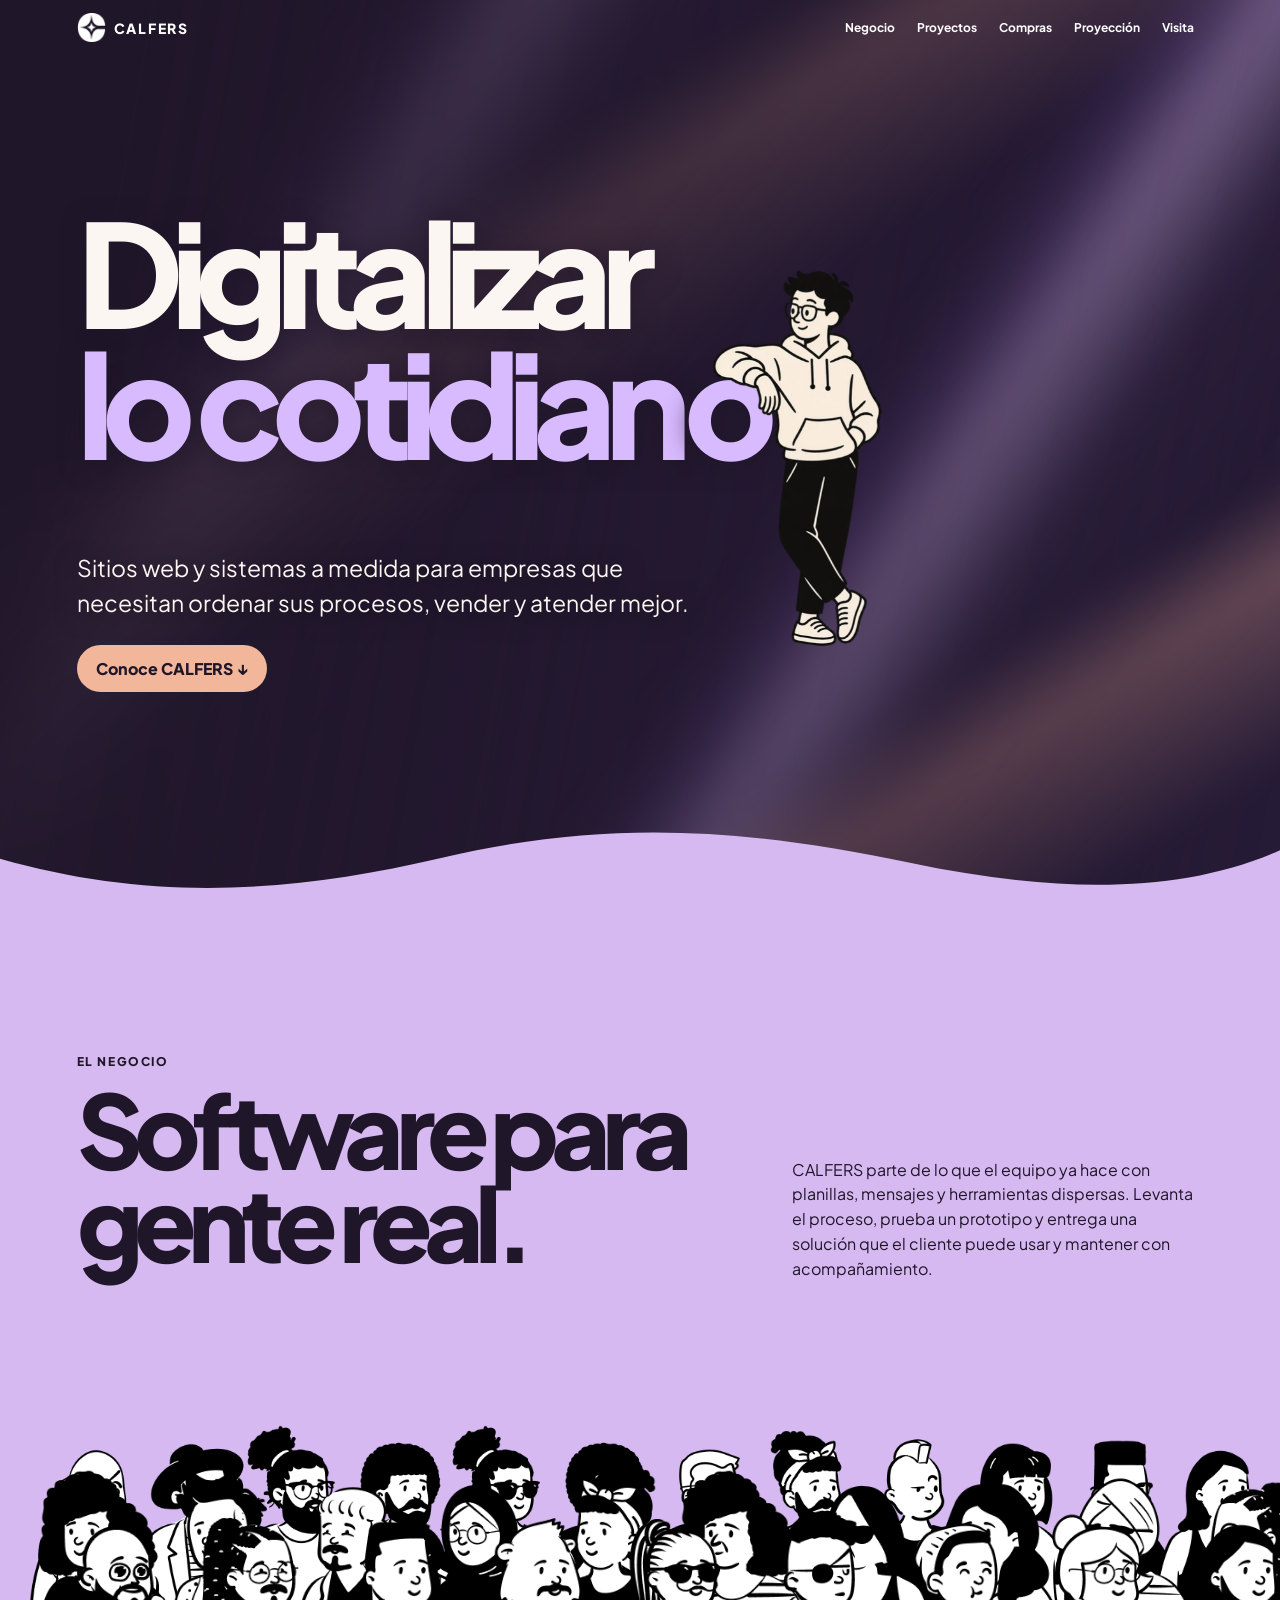
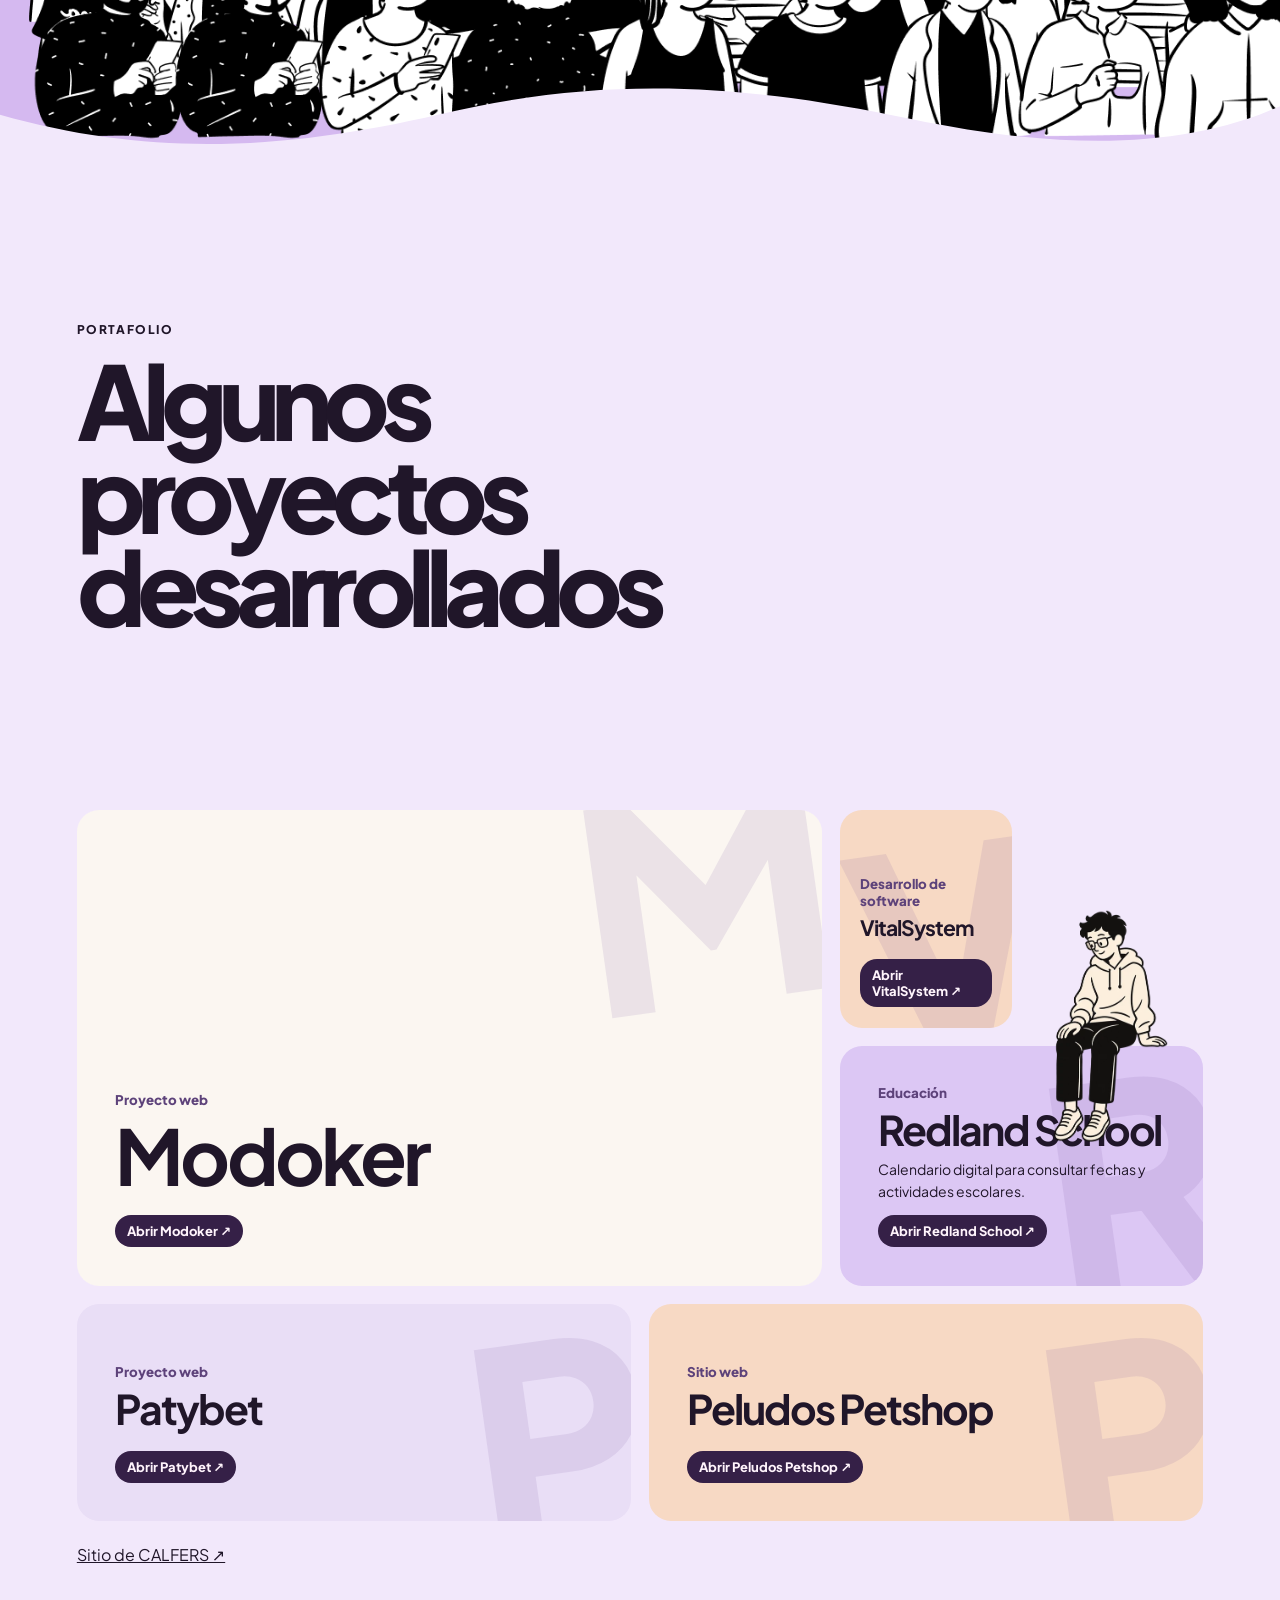
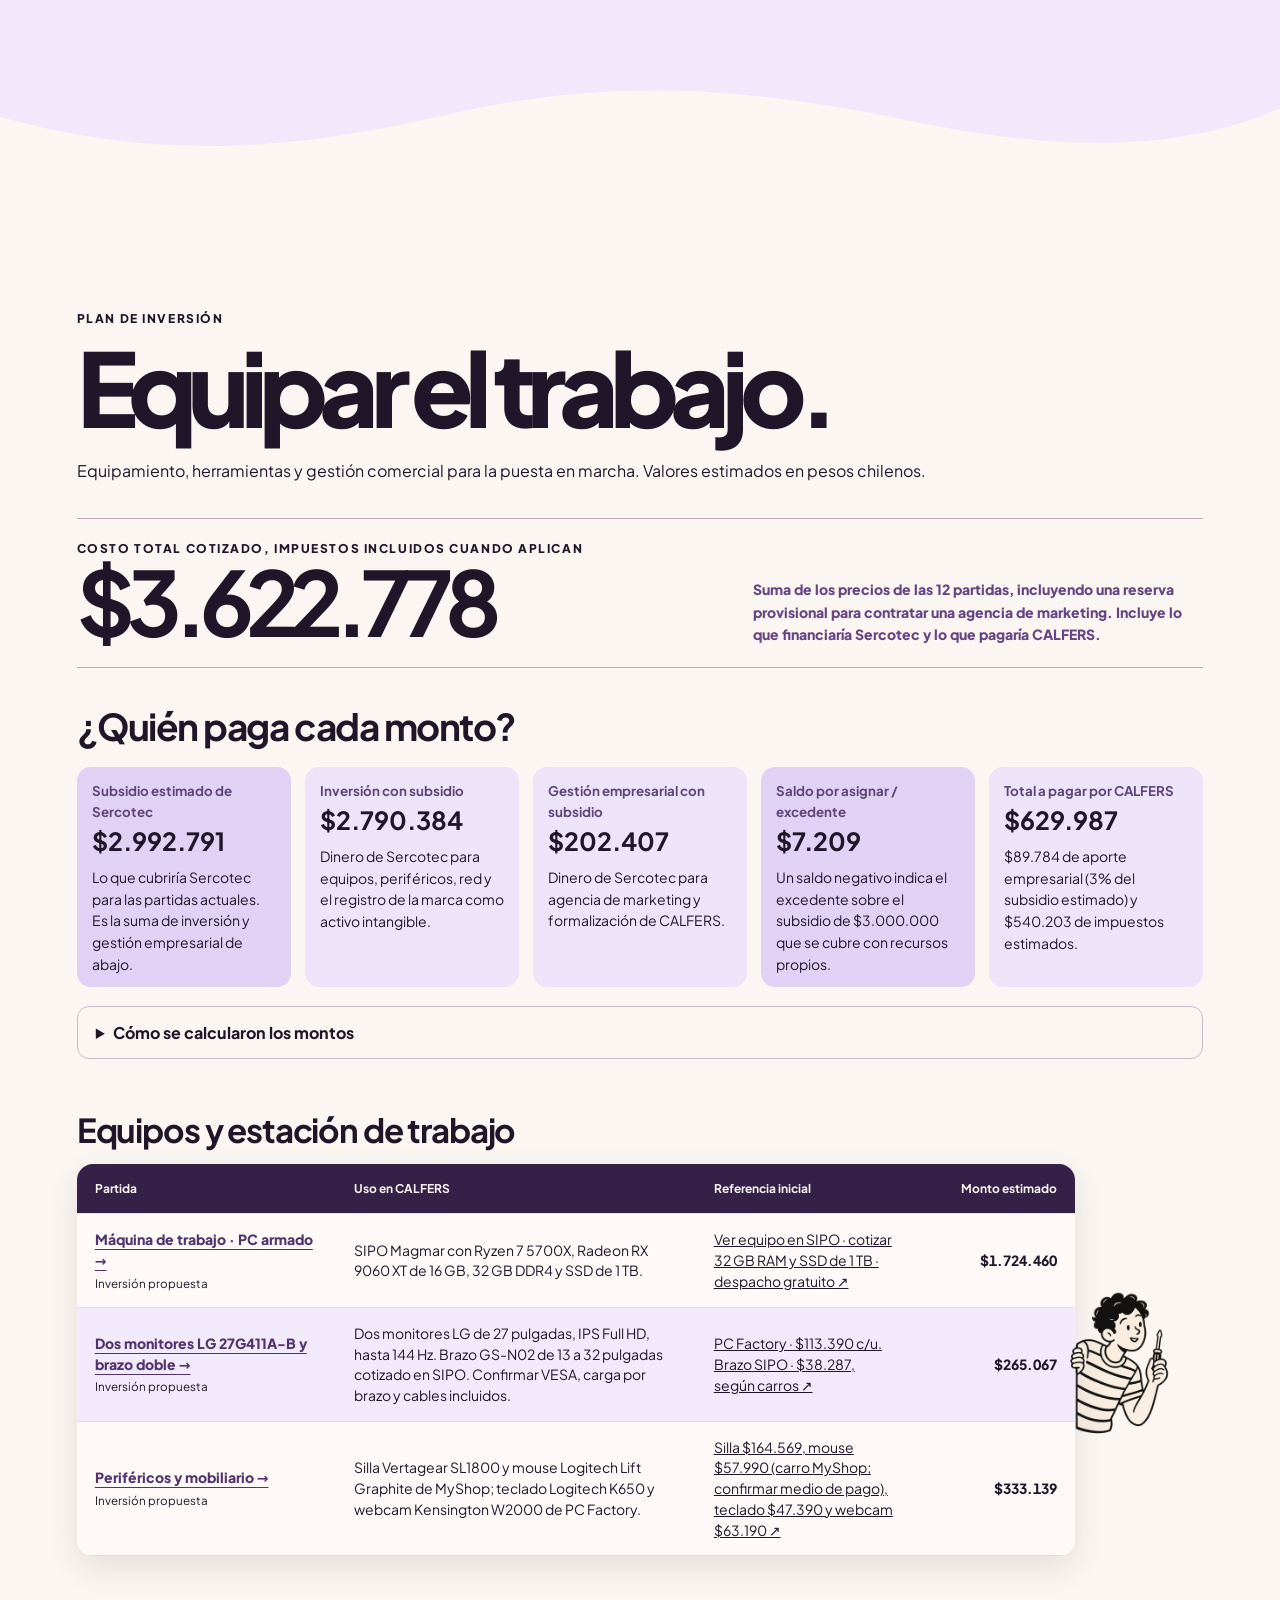
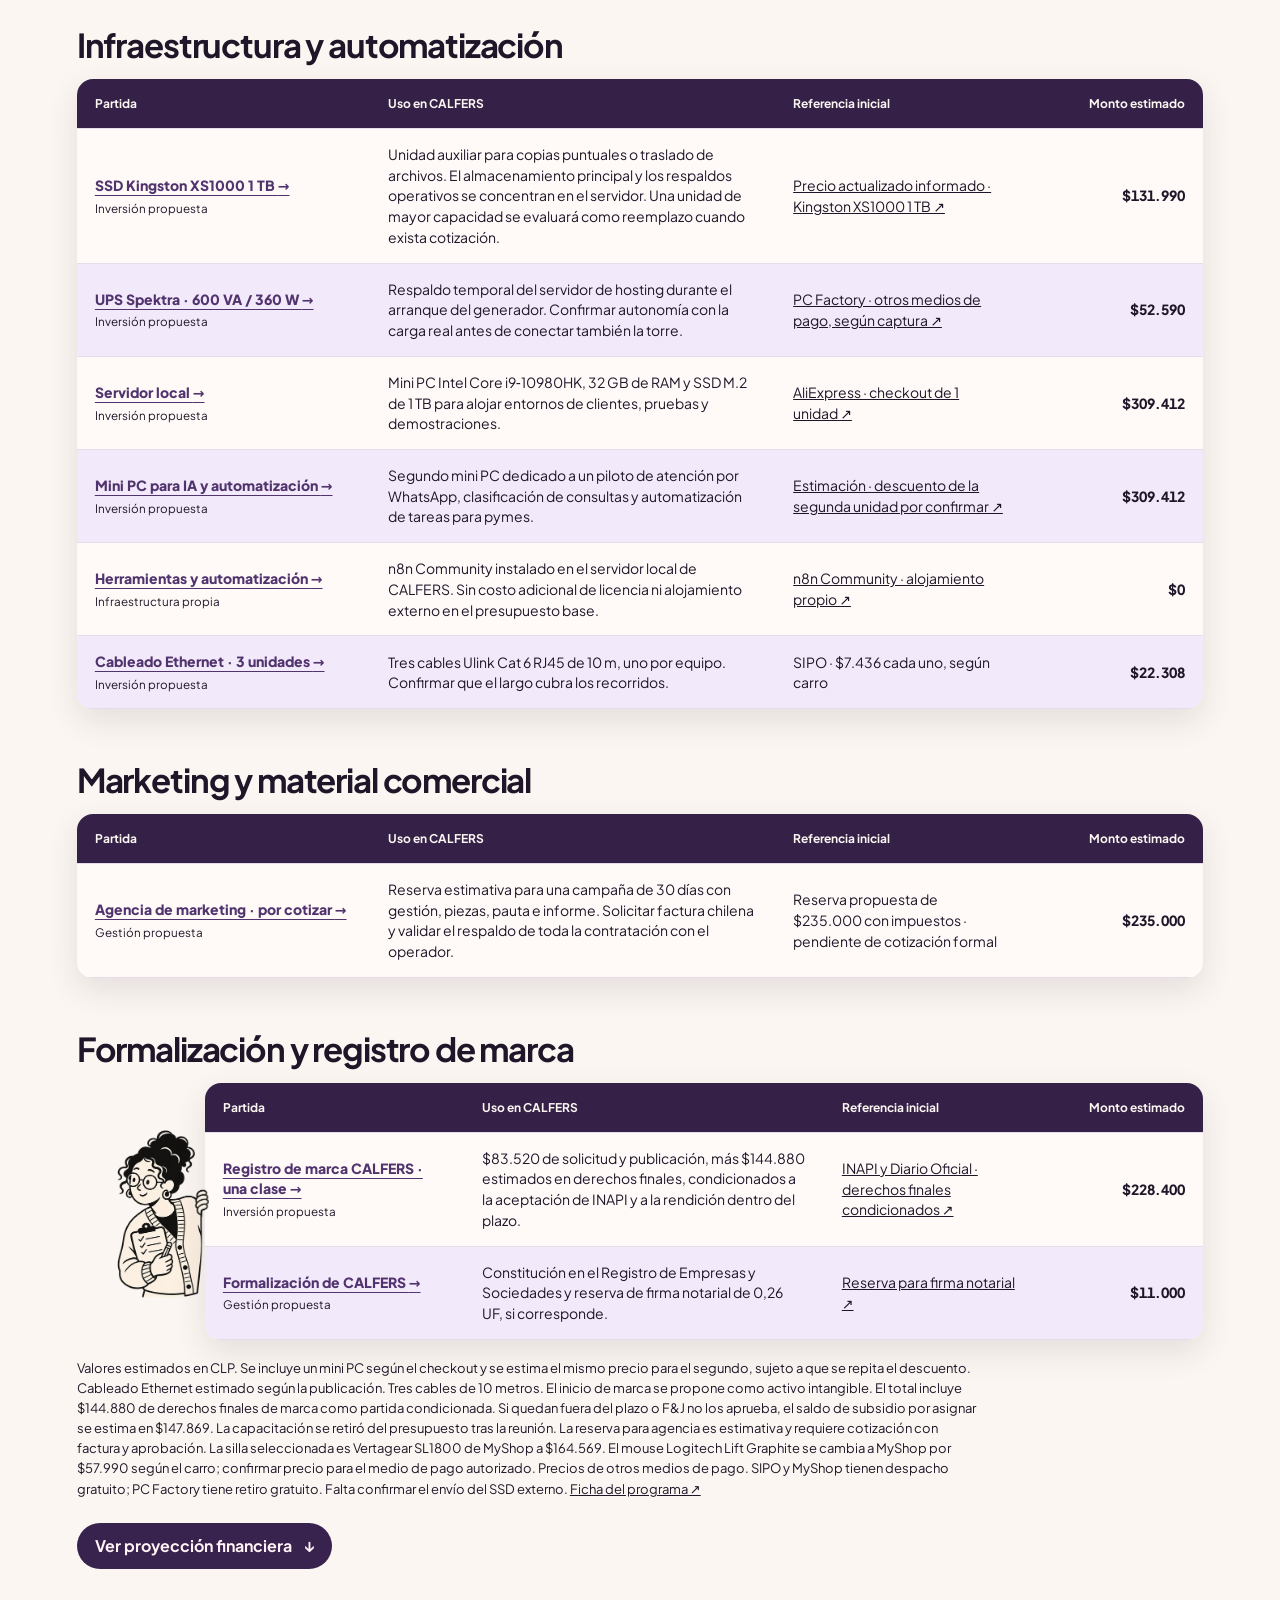
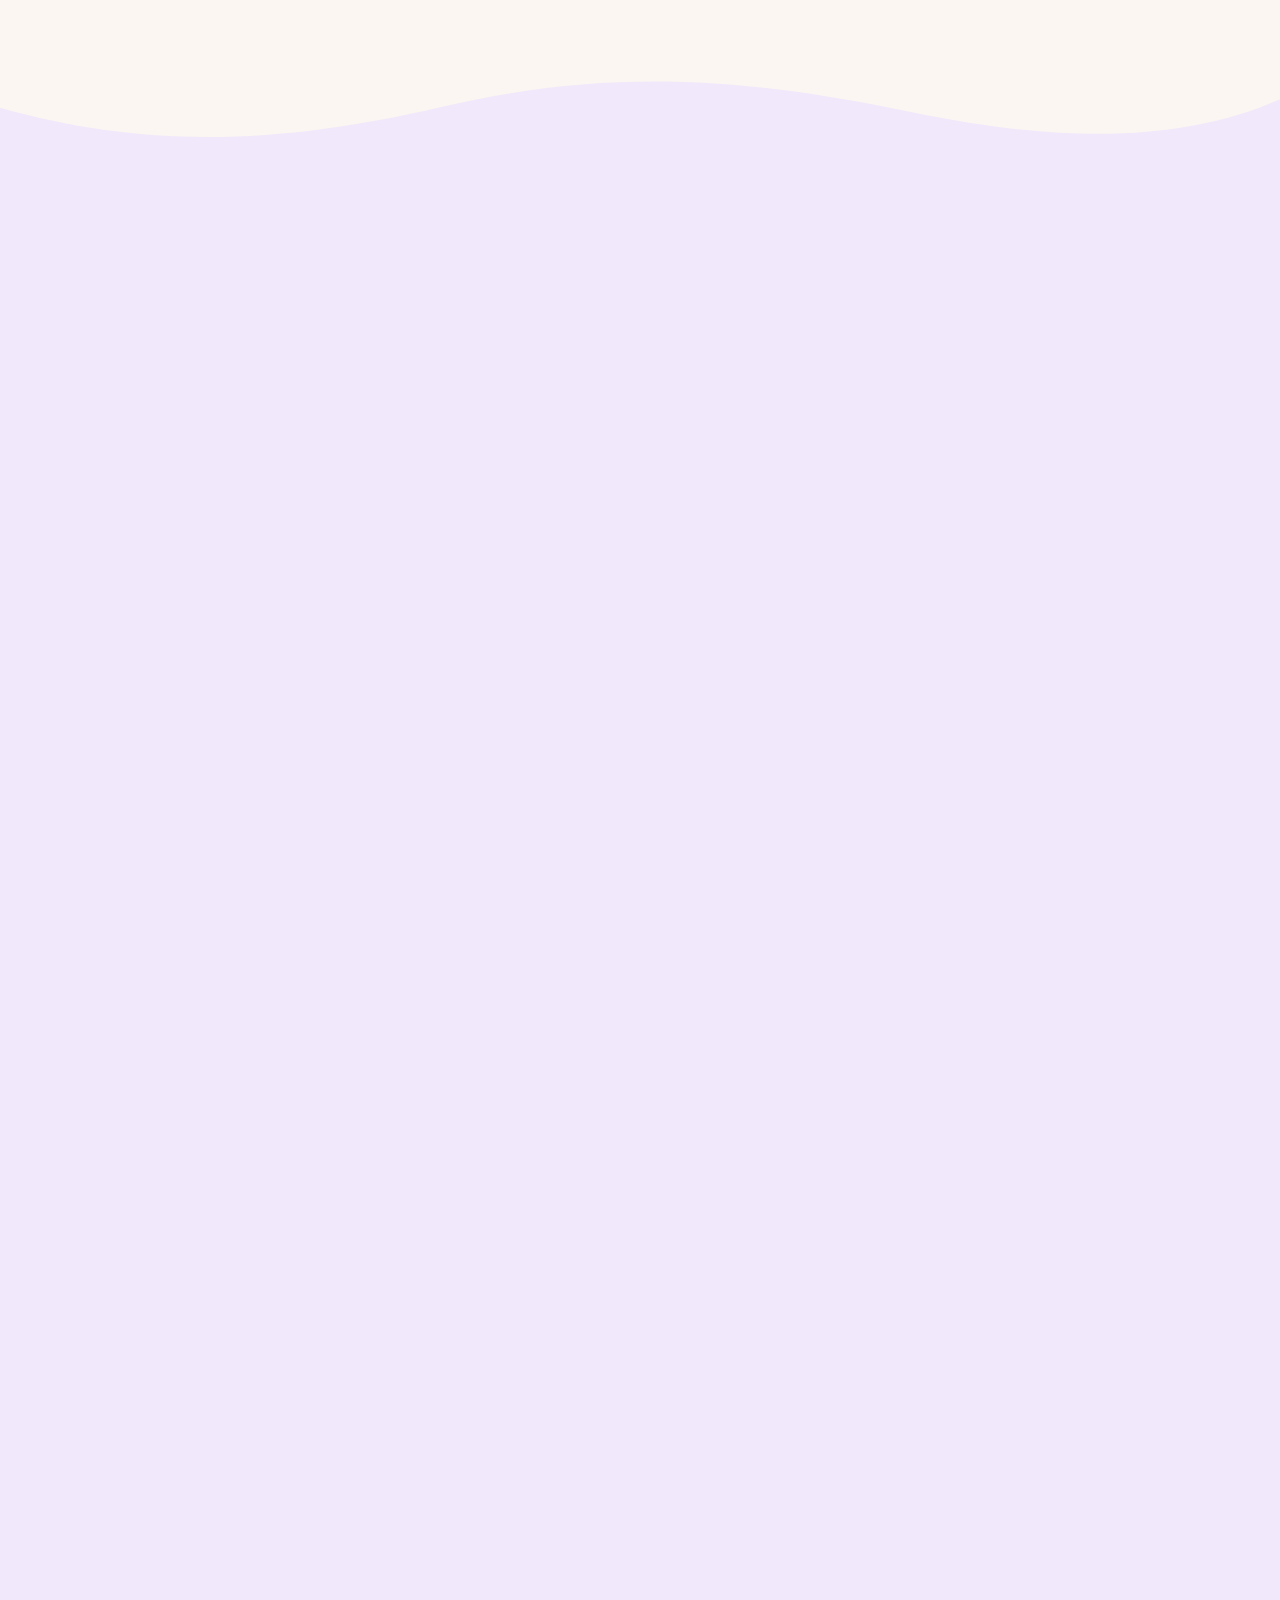
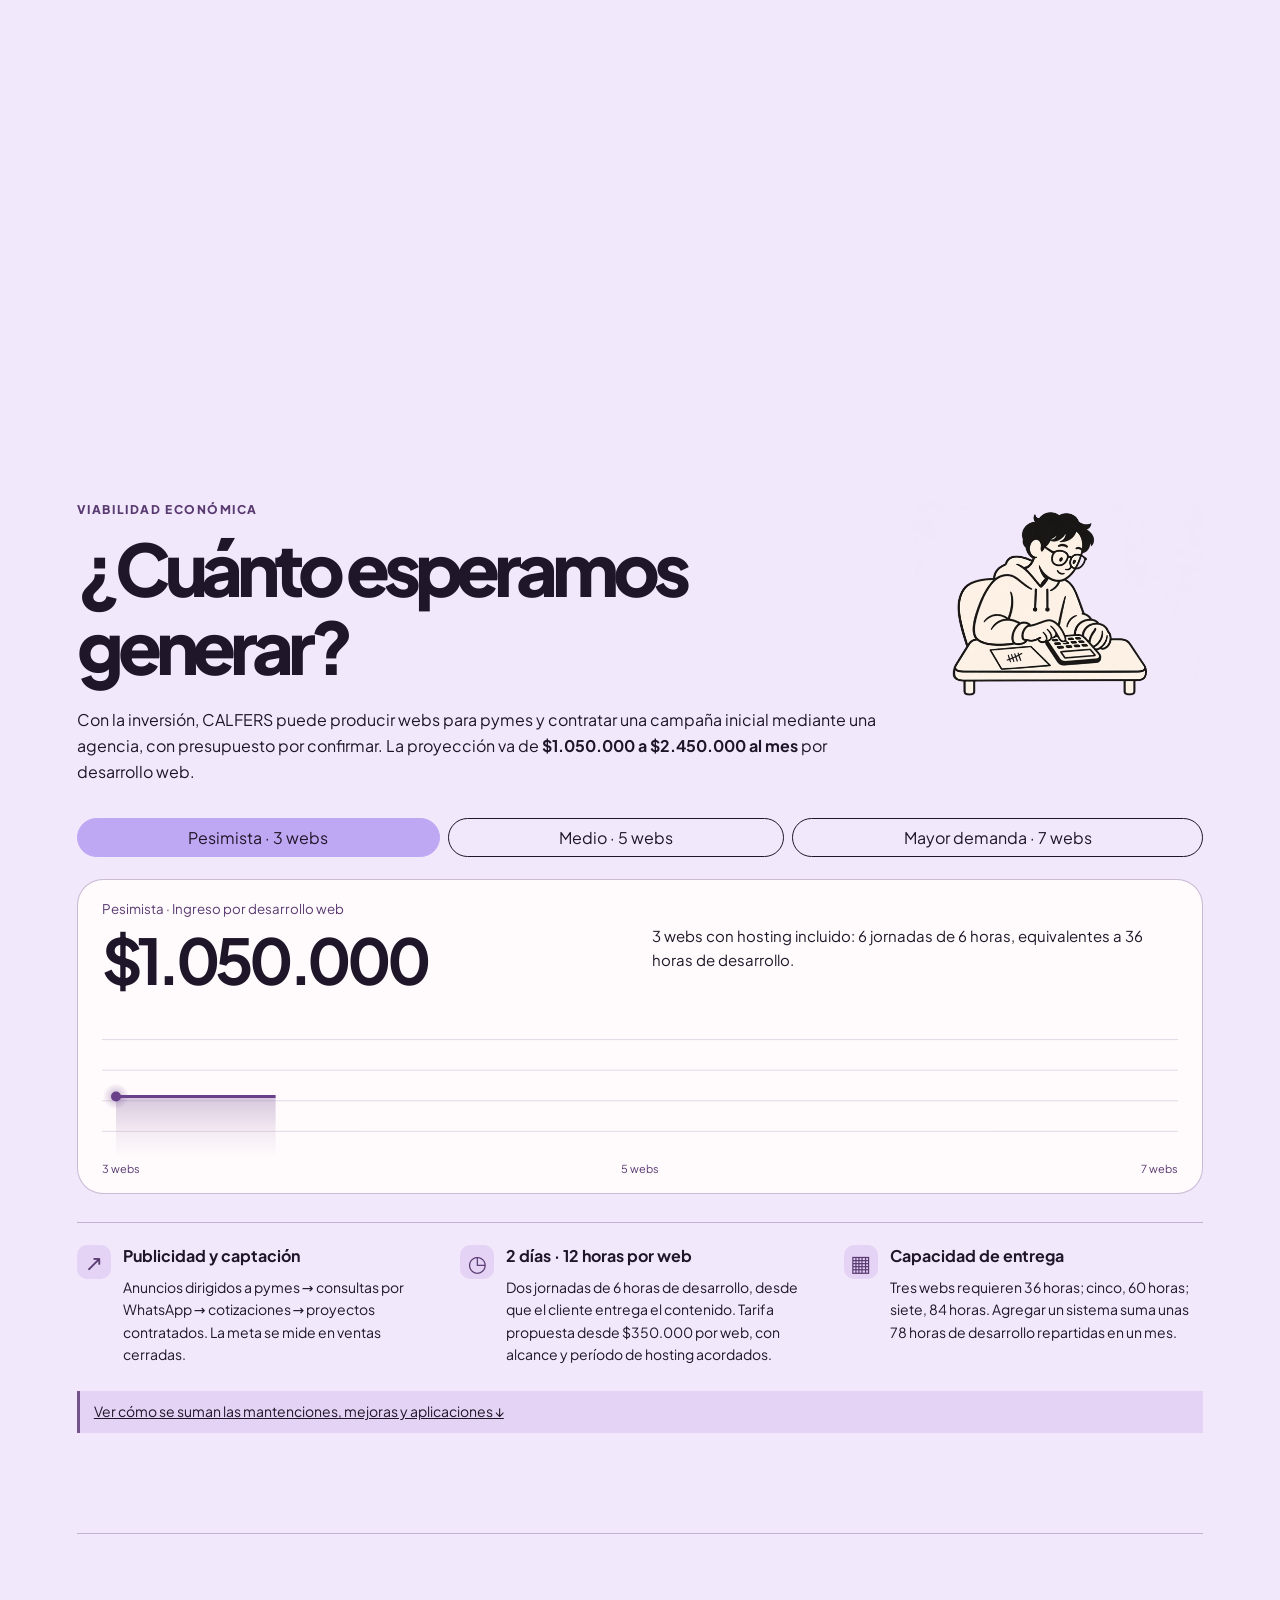
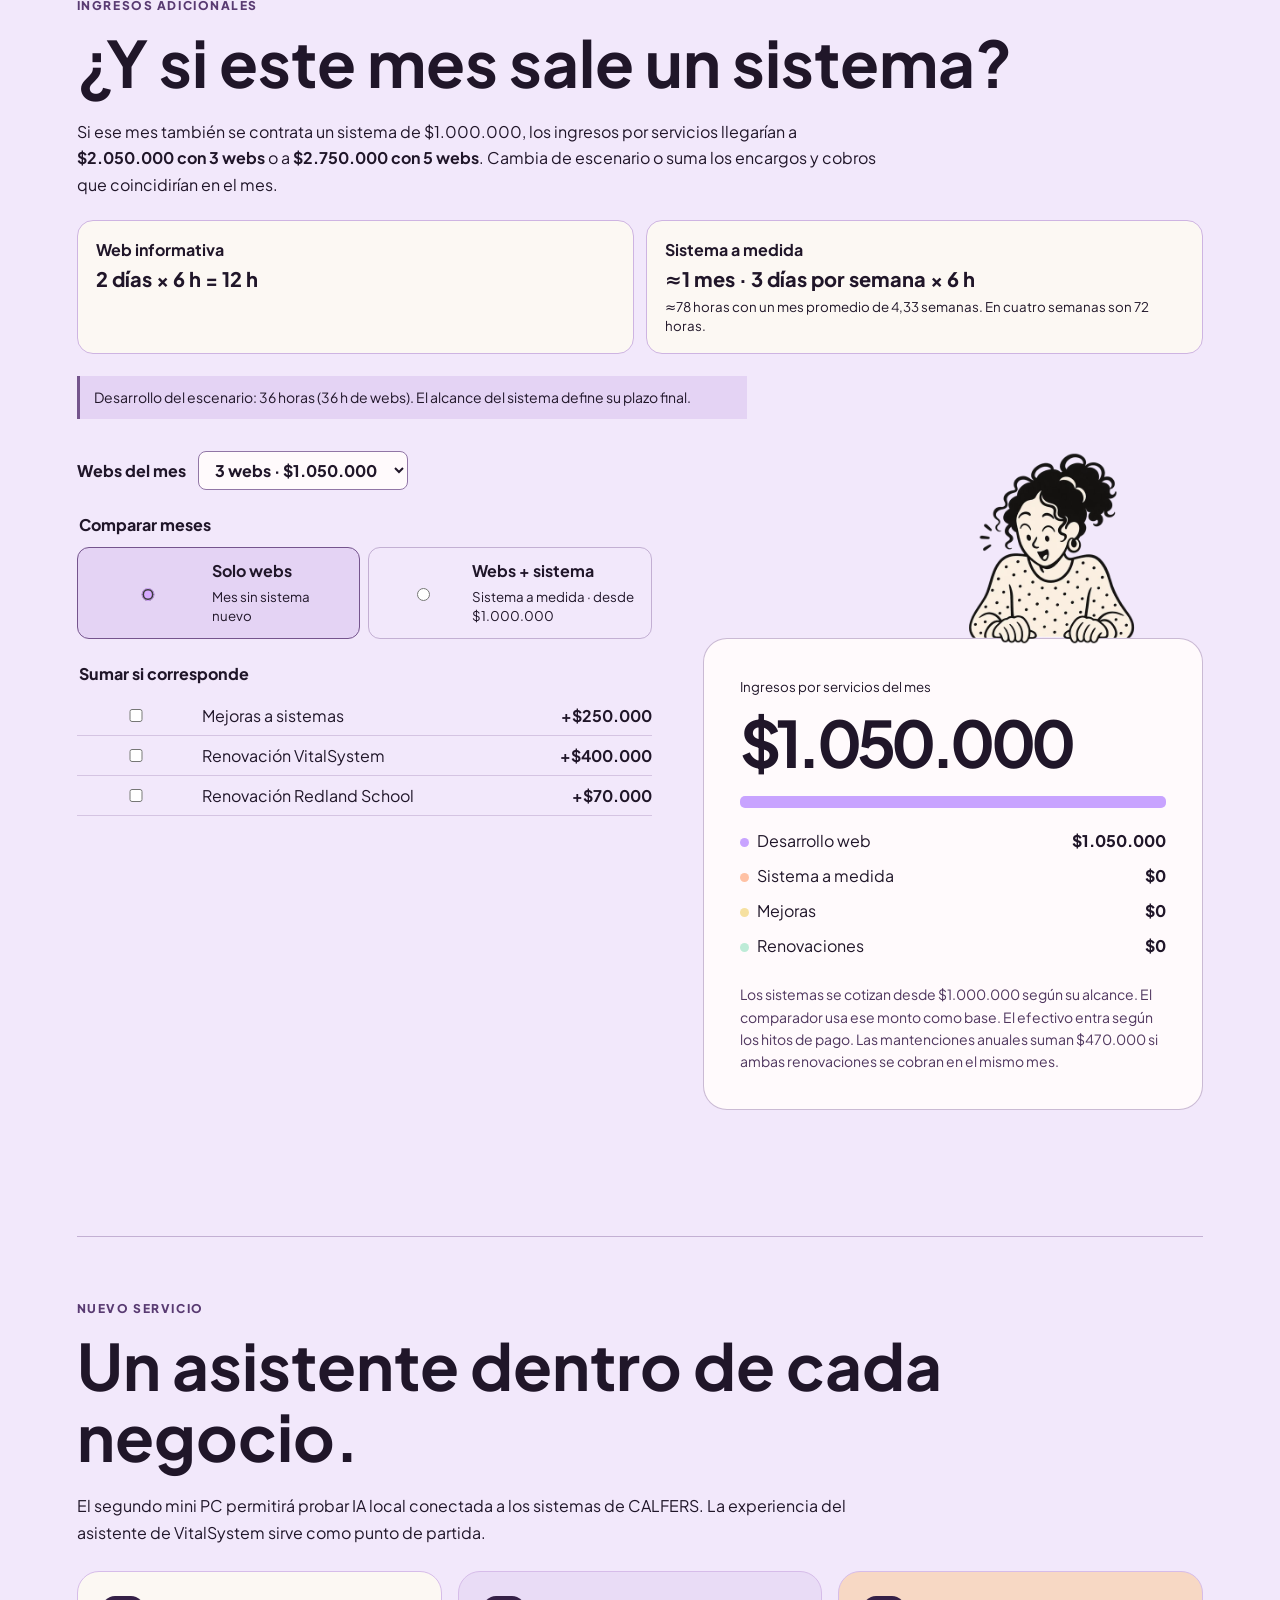
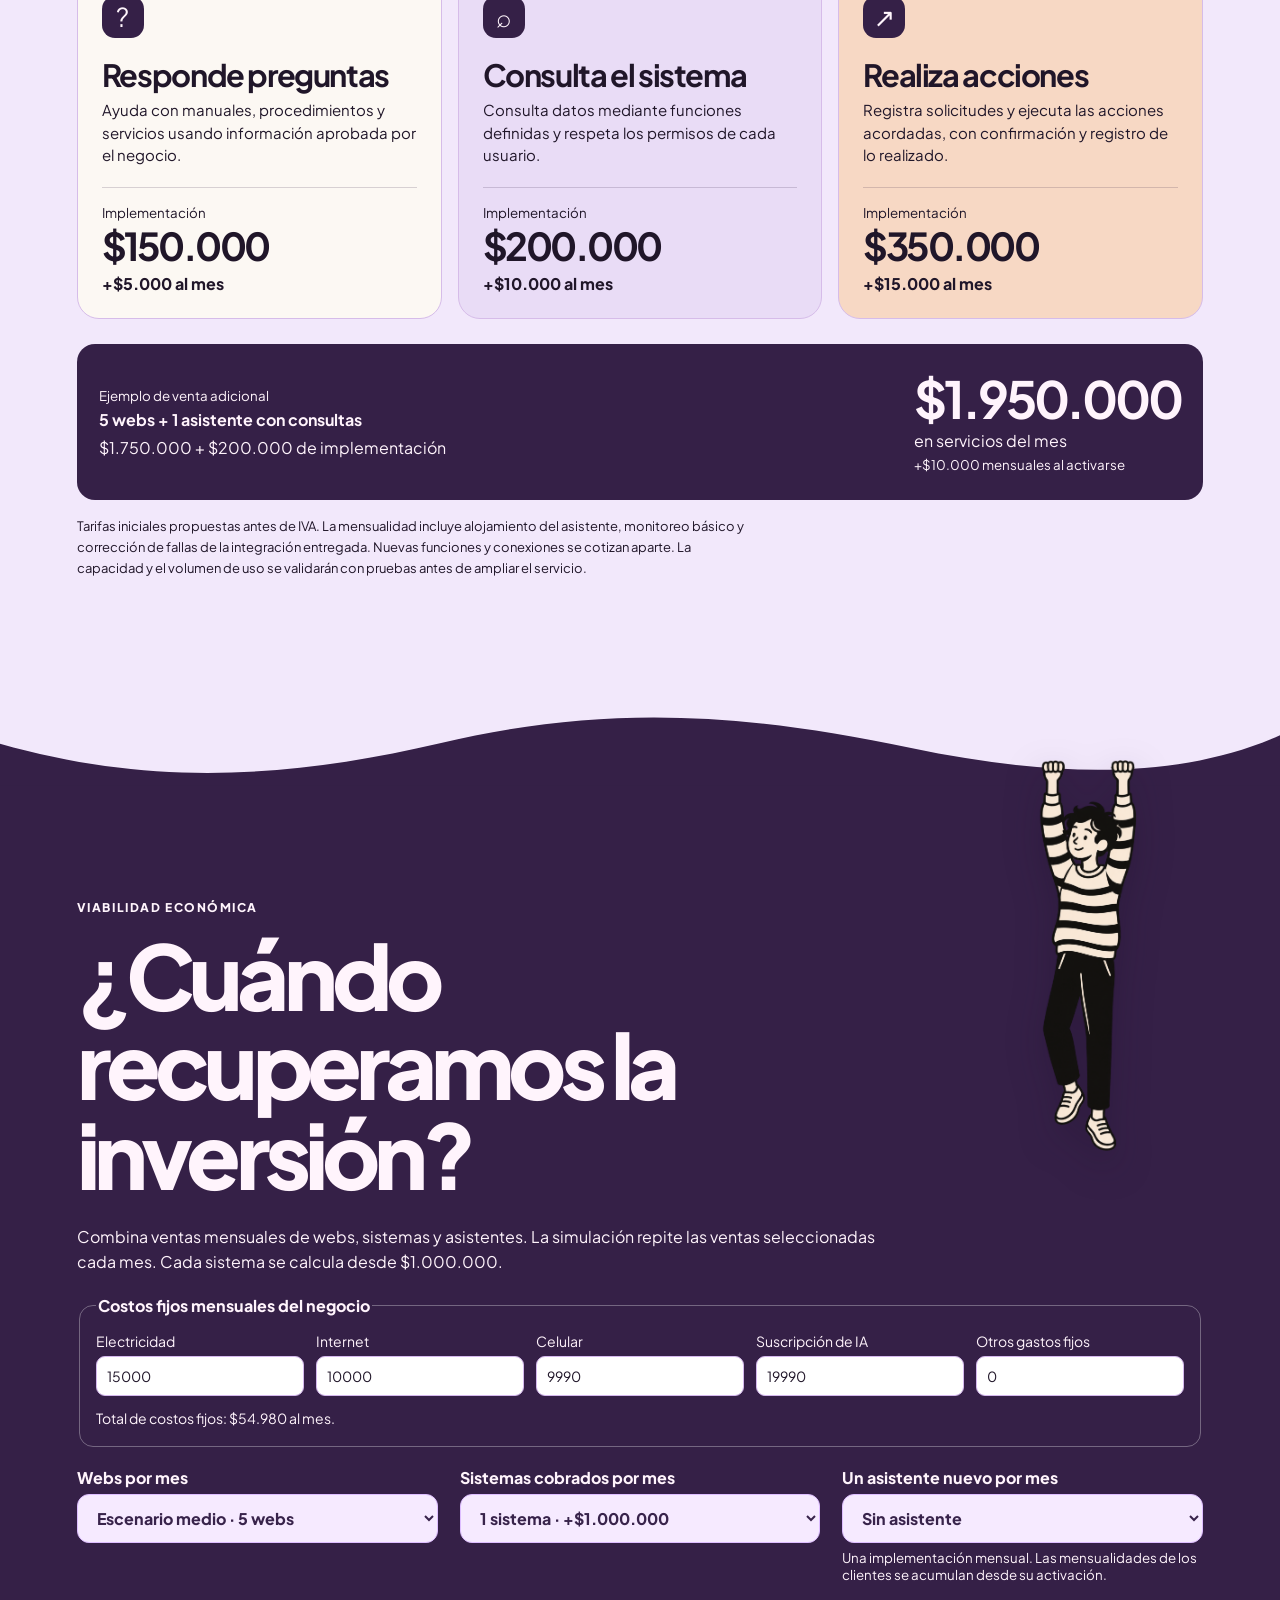
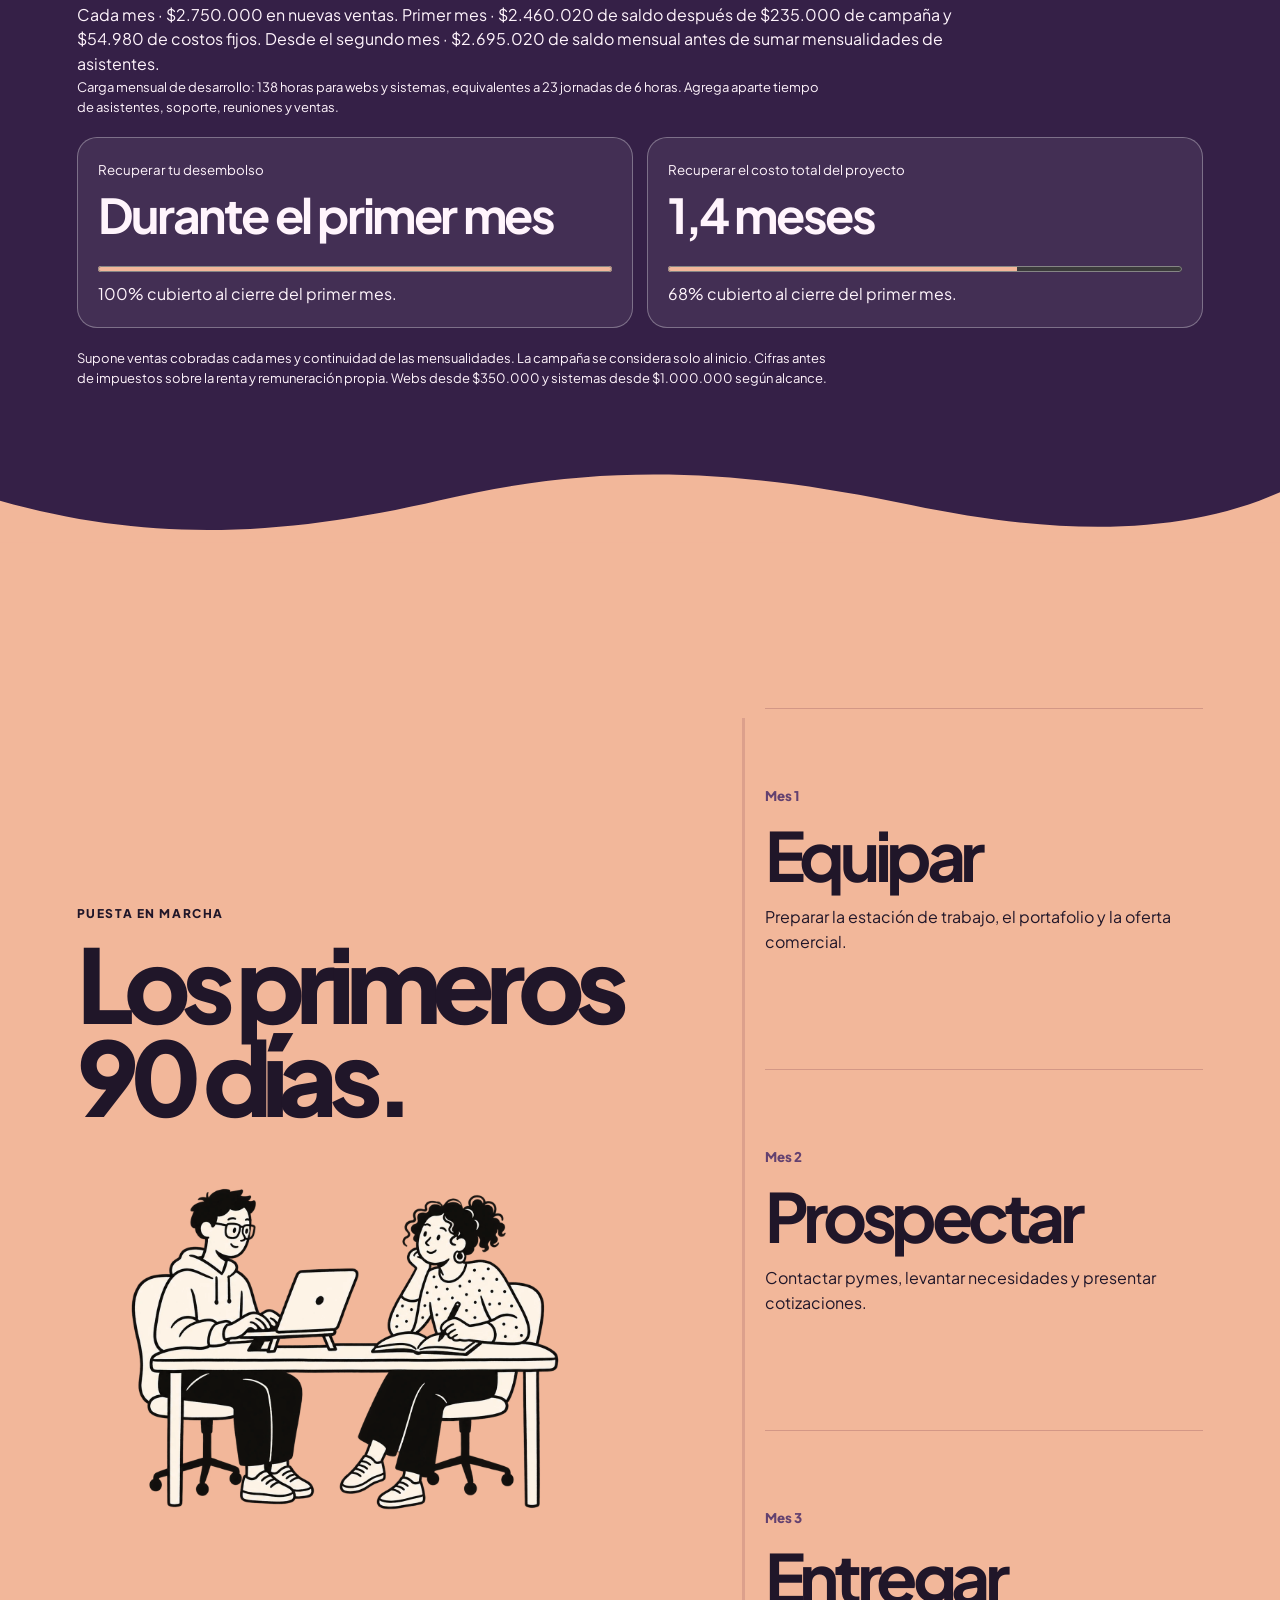
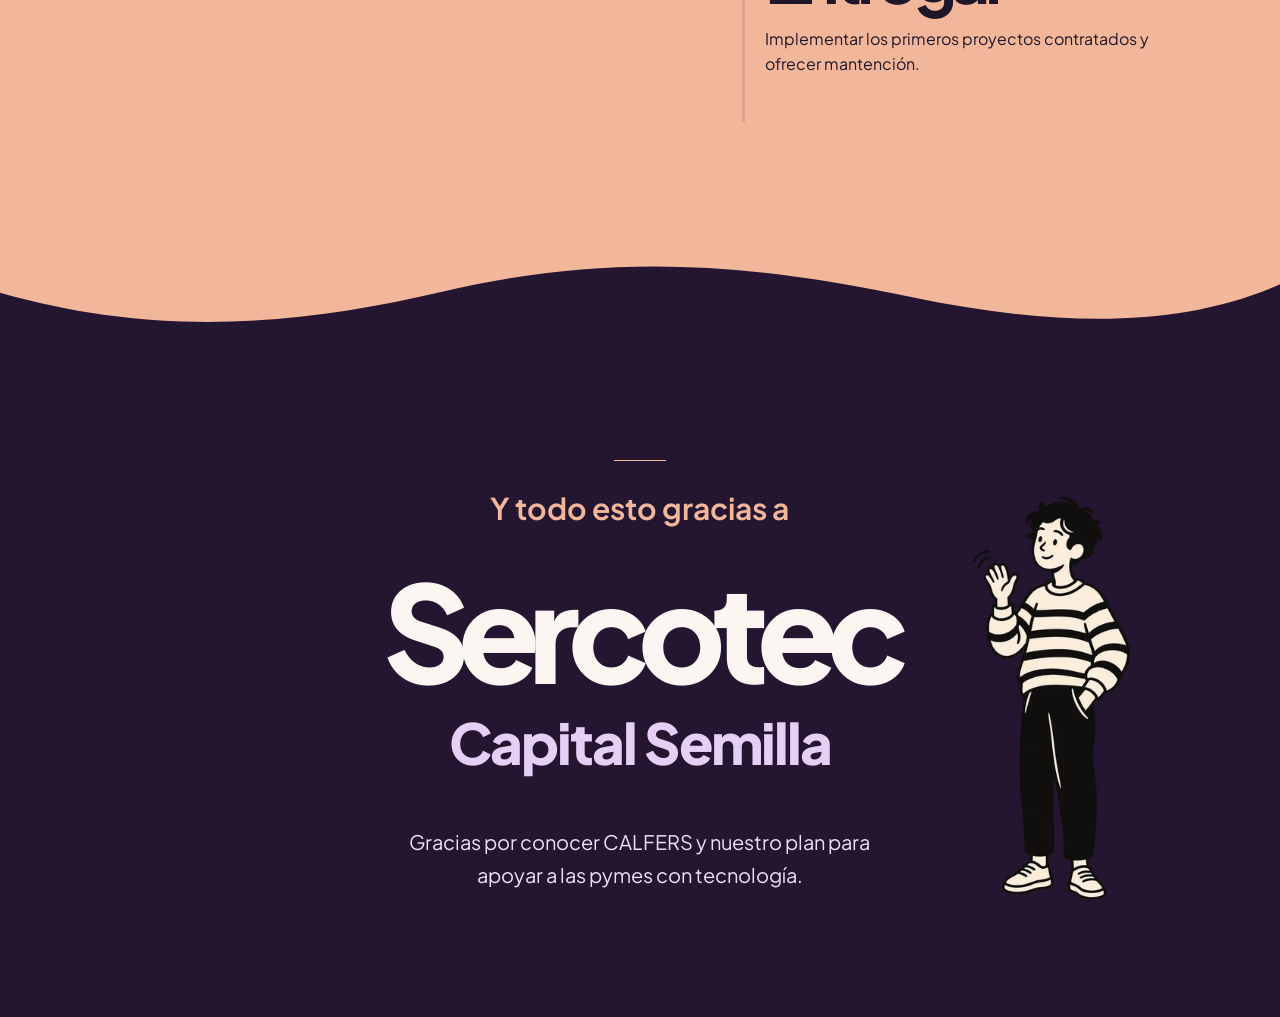
==== CALFERS.html @ 148ff0da "Publicar presentación CALFERS y plan de inversión" ====
<!doctype html>
<html lang="es"><meta charset="utf-8"><meta name="viewport" content="width=device-width,initial-scale=1"><title>CALFERS — Proyecto de negocio</title><link rel="icon" type="image/png" sizes="256x256" href="assets/calfers-logo.png">
<style>
@font-face{font-family:Jakarta;src:url([data-uri]) format('woff2');font-weight:400 800;font-display:swap}
:root{--ink:#201629;--cream:#fbf6f1;--purple:#bfa8f3;--peach:#f2b79a;--acid:#eae2fc;--business-bg:#d5b9f0;--portfolio-bg:#f2e8fb;--finance-bg:var(--portfolio-bg);--farewell-bg:#241630}*{box-sizing:border-box}html{scroll-behavior:smooth}body{margin:0;font:16px Jakarta,system-ui,sans-serif;background:var(--cream);color:var(--ink)}h1,h2,h3,p{margin:0}h1,h2{font-weight:800;letter-spacing:-.085em;line-height:.91}h2{font-size:clamp(48px,8vw,125px)}p{line-height:1.55}a{color:inherit}button,input{font:inherit}button{cursor:pointer}a:focus-visible,button:focus-visible,input:focus-visible,summary:focus-visible{outline:3px solid #9b68ea;outline-offset:4px}.wrap{width:min(1380px,88vw);margin:auto}.tag{font-size:12px;letter-spacing:.13em;text-transform:uppercase;font-weight:800}.nav{z-index:30;position:fixed;top:0;left:50%;width:100%;transform:translateX(-50%);display:flex;justify-content:space-between;align-items:center;gap:15px;padding:13px 6vw;color:white;background:#201629d9;backdrop-filter:blur(16px);transition:width .4s,top .4s,border-radius .4s,padding .4s}.nav.float{top:14px;width:min(700px,96vw);padding:7px 14px;border-radius:40px;border:1px solid #ffffff32}.nav.float:hover,.nav.float:focus-within{width:min(810px,97vw)}.brand{display:flex;align-items:center;gap:8px;font-size:14px;font-weight:800;text-decoration:none;letter-spacing:.12em}.brand img{width:29px;height:29px;object-fit:contain;background:var(--cream);border-radius:8px}.links{display:flex;flex-wrap:wrap;gap:4px}.links a{text-decoration:none;padding:7px 9px;border-radius:18px;font-size:12px;font-weight:700}.links a:hover,.links a[aria-current]{background:var(--purple);color:var(--ink)}.progress{position:fixed;z-index:32;inset:0 auto auto 0;height:3px;background:var(--peach);width:0}
.hero{min-height:100svh;background:#201629;color:var(--cream);position:relative;overflow:hidden;display:grid;align-items:center;padding:115px 0 62px;isolation:isolate}.hero .wrap{position:relative;z-index:2}.hero .tag{color:#dfc9ff}.hero h1{font-size:clamp(63px,11.2vw,178px);margin:.14em 0 .22em;max-width:10ch}.hero h1 span{display:block;color:#d8bbff}.hero p{max-width:450px;font-size:clamp(16px,2vw,23px)}.hero small{display:block;margin-top:22px;color:#e5d6ef}.cta{display:inline-block;background:var(--peach);color:var(--ink);padding:13px 19px;border-radius:28px;font-weight:800;text-decoration:none;margin-top:24px}.orb{position:absolute;z-index:-1;right:-7vw;top:9%;width:min(66vw,850px);aspect-ratio:1;border-radius:50%;background:radial-gradient(circle at 32% 28%,#f4bdad 0%,#a87ada 23%,#5c3683 54%,#201629 74%);filter:saturate(120%);transform:translateY(var(--drift,0px)) scale(var(--zoom,1));opacity:.86}.orb:after,.orb:before{content:"";position:absolute;inset:14%;border:1px solid #ffe2eaa0;border-radius:50%;transform:rotate(-32deg) scaleY(.41);animation:ring 12s linear infinite}.orb:after{inset:4%;animation-direction:reverse;animation-duration:19s}@keyframes ring{to{transform:rotate(328deg) scaleY(.41)}}.ticker{display:flex;overflow:hidden;background:var(--peach);padding:14px 0;font-weight:800;white-space:nowrap}.ticker div{flex:none;animation:marquee 23s linear infinite}@keyframes marquee{to{transform:translateX(-50%)}}
.intro{background:var(--business-bg);padding:120px 0 0;overflow:hidden}.intro .wrap{display:grid;grid-template-columns:1.55fr 1fr;align-items:end;gap:6vw}.intro h2{margin:.13em 0}.intro p{max-width:490px}.crowd{height:clamp(180px,27vw,370px);position:relative;overflow:hidden;margin-top:25px}.person{position:absolute;left:0;bottom:0;width:clamp(95px,15vw,190px);height:auto;animation:walk var(--duration) linear infinite;animation-delay:var(--delay)}@keyframes walk{from{transform:translateX(-210px)}to{transform:translateX(calc(100vw + 210px))}}.credit{display:block;text-align:right;padding:5px 6vw 12px;font-size:11px}
.journey{height:460vh;background:#21172c;color:var(--cream);position:relative}.pin{position:sticky;top:0;height:100svh;overflow:hidden;display:grid;align-content:center}.journey-head{display:flex;justify-content:space-between;align-items:center;gap:12px;margin-bottom:15px}.controls{display:flex;gap:6px}.controls button,.scenario button{background:transparent;color:inherit;border:1px solid currentColor;border-radius:30px;padding:8px 13px}.controls button:hover,.scenario button[aria-pressed=true]{background:var(--purple);color:var(--ink);border-color:var(--purple)}.track{display:flex;will-change:transform}.frame{flex:0 0 100vw;padding:0 6vw}.frame article{position:relative;isolation:isolate;overflow:hidden;min-height:min(64vh,570px);padding:clamp(27px,6vw,88px);border-radius:28px;display:grid;align-content:center;color:var(--ink);background:var(--purple)}.frame:nth-child(2) article{background:var(--peach)}.frame:nth-child(3) article{background:#faebde}.frame:nth-child(4) article{background:#dbc3ef}.frame h2{font-size:clamp(48px,8.4vw,128px);margin:12px 0;max-width:10ch}.frame p{max-width:39ch;padding-right:10px}.glyph{position:absolute;z-index:-1;right:-.05em;bottom:-.35em;font-size:clamp(200px,47vw,750px);line-height:1;opacity:.14;font-weight:800;transform:rotate(-16deg)}.dots{display:flex;gap:7px;margin-top:18px}.dots button{width:29px;height:16px;border:0;border-bottom:2px solid #ffffff60;background:none}.dots button[aria-current]{border-color:var(--peach)}
.invest{padding:115px 0;background:var(--cream)}.invest h2,.finance h2,.close h2{margin:.14em 0 .25em}.investment-callout{display:flex;justify-content:space-between;align-items:end;gap:20px;border-block:1px solid #baaabb;padding:22px 0;margin:34px 0 22px}.investment-callout strong{font-size:clamp(36px,7vw,100px);line-height:1;letter-spacing:-.09em}.summary{font-size:14px}.table{overflow:auto;margin:18px 0;border:1px solid #c8bcca;border-radius:16px}table{border-collapse:collapse;width:100%;text-align:left;background:#fffaf8;color:var(--ink)}th,td{padding:12px;border-bottom:1px solid #e4dce6}th{font-size:12px;background:#eee4fb}td{font-size:14px}td small{display:block;margin-top:4px}input{width:110px;padding:8px;border:1px solid #b09ab8;border-radius:8px;color:var(--ink);background:white}details{border-block:1px solid #c8bcca;padding:16px 0;margin:19px 0}summary{cursor:pointer;font-weight:800}.fields{display:flex;flex-wrap:wrap;gap:15px;margin:15px 0}.fields label{display:grid;gap:5px;font-size:13px}.note{font-size:13px;max-width:90ch}
.finance{padding:115px 0;background:var(--finance-bg);color:var(--ink)}.finance .tag{color:#593b72}.scenario{display:flex;flex-wrap:wrap;gap:8px;margin:24px 0}.charts{display:grid;grid-template-columns:1fr 1fr;gap:20px;margin-bottom:18px}.chart{padding:20px 24px 12px;overflow:hidden;border-radius:26px;background:radial-gradient(ellipse at top right,#583b8a,transparent 75%),#281a39;border:1px solid #b09adec0;box-shadow:inset 0 -7px 18px #9973db70}.chart:nth-child(2){background:radial-gradient(ellipse at top right,#723f43,transparent 75%),#281a39;box-shadow:inset 0 -7px 18px #e79e7c75}.chart strong{display:block;font-size:clamp(28px,5.5vw,82px);letter-spacing:-.085em}.chart canvas{width:100%;height:130px;display:block}.chart small{color:#f1daf9}.close{padding:110px 0 0;background:var(--peach);overflow:hidden}.checklist{display:grid;grid-template-columns:repeat(2,1fr);gap:1px;background:#a66d64;border-block:1px solid #a66d64;margin-top:35px}.checklist article{background:var(--peach);padding:22px}.checklist p{margin-top:7px}.footer{margin-top:75px;position:relative;background:#352047;color:#fcf1fc;padding:40px 6vw 0;overflow:hidden}.footer .word{font-weight:800;display:block;font-size:21vw;letter-spacing:-.105em;line-height:.88;margin-top:68px}.sticker{position:absolute;bottom:12%;left:var(--x);padding:.55em .85em;color:var(--ink);background:var(--bg);border:4px solid white;border-radius:30px;font-weight:800;text-decoration:none;transform:rotate(var(--r)) scale(.2);opacity:0;transition:transform .6s cubic-bezier(.16,1.65,.48,1),opacity .4s;transition-delay:var(--delay)}.footer.seen .sticker{opacity:1;transform:rotate(var(--r)) scale(1)}.footer.seen .sticker:hover{transform:rotate(0) scale(1.12);transition-delay:0s}.enter{opacity:0;transform:translateY(38px);transition:opacity .6s,transform .7s cubic-bezier(.2,.8,.25,1)}.enter.seen{opacity:1;transform:none}
@media(max-width:720px){.nav{padding:8px 3vw}.nav,.nav.float{gap:4px}.brand{font-size:10px;letter-spacing:.03em}.brand img{width:21px;height:21px}.links{justify-content:flex-end}.links a{font-size:10px;padding:5px}.intro .wrap,.charts,.checklist{grid-template-columns:1fr}.hero h1{font-size:clamp(56px,13vw,85px)}.orb{width:100vw;right:-29vw;top:24%}.intro,.invest,.finance,.close{padding-top:82px}.journey-head .tag{font-size:10px}td:first-child{min-width:175px}.frame article{min-height:59vh}.sticker{font-size:11px;bottom:7%;border-width:2px}}@media(prefers-reduced-motion:reduce){html{scroll-behavior:auto}*,*:before,*:after{animation:none!important;transition:none!important}.enter{opacity:1;transform:none}.person{left:var(--still)}.journey{height:auto}.pin{position:static;height:auto;padding:70px 0;overflow:visible}.track{display:grid;gap:18px;transform:none!important}.frame article{min-height:280px}.controls,.dots{display:none}.sticker{opacity:1;transform:rotate(var(--r))}}

.hero .tag,.hero h1,.hero p,.hero .cta,.hero small{animation:hero-in .85s cubic-bezier(.2,.75,.2,1) both}
.hero h1{animation-delay:.1s}.hero p{animation-delay:.23s}.hero .cta{animation-delay:.34s}.hero small{animation-delay:.44s}
@keyframes hero-in{from{opacity:0;translate:0 36px;filter:blur(6px)}to{opacity:1;translate:none;filter:none}}
.frame:nth-child(2) article{align-content:end;justify-items:end;text-align:right;background:radial-gradient(ellipse at 22% 36%,#e9a284,transparent 53%),#f5ccb8}
.frame:nth-child(2) .glyph{left:0;right:auto;bottom:-.25em;transform:rotate(13deg)}
.frame:nth-child(3) article{align-content:start;background:repeating-linear-gradient(135deg,transparent 0 40px,#b889b20e 40px 41px),#faebde}
.frame:nth-child(3) h2{max-width:12ch}.frame:nth-child(3) .glyph{bottom:-.43em;right:.03em;transform:rotate(-6deg)}
.frame:nth-child(4) article{text-align:center;justify-items:center;background:radial-gradient(circle at 50% 50%,#e9dafa 0%,#c1a4ed 100%)}
.frame:nth-child(4) .glyph{right:50%;bottom:50%;transform:translate(50%,50%);opacity:.10}
.frame article{transform:scale(var(--scene-scale,1));transition:transform .15s linear}

.logo-toggle{display:none;background:none;border:0;padding:0}.logo-toggle img{width:42px;height:42px;display:block;border-radius:50%;background:#fbf6f1;object-fit:contain}.nav.float{height:54px;width:54px;border-radius:30px;padding:5px;gap:0;overflow:hidden}.nav.float .brand,.nav.float:not(.open) .links{display:none}.nav.float .logo-toggle{display:block;flex:none}.nav.float:not(.open):hover,.nav.float:not(.open):focus-within{width:54px}.nav.float.open{width:min(700px,96vw);min-height:54px;height:auto;gap:8px;padding-right:10px}.nav.float.open .links{flex:1;justify-content:center}
.flow{position:absolute;inset:0;z-index:-1;overflow:hidden;background:#261b36}.flow:before,.flow:after{content:"";position:absolute;inset:-65% -25%;background:repeating-linear-gradient(124deg,transparent 0 10%,#9767d733 12%,#debbf779 14%,#b987dc08 18%,transparent 23%);filter:blur(24px);animation:stream 11s ease-in-out infinite alternate}.flow:after{background:linear-gradient(100deg,#201629f5 23%,transparent 80%),repeating-linear-gradient(148deg,transparent 0 15%,#f4ad994d 18%,transparent 24%);animation-duration:19s;animation-direction:alternate-reverse;filter:blur(12px)}@keyframes stream{from{transform:translate(15%,-12%) skewX(-9deg)}to{transform:translate(-8%,19%) skewX(8deg)}}.hero h1,.hero p{text-shadow:0 4px 25px #201629aa}
.crowd{height:clamp(220px,34vw,490px);isolation:isolate}.lane{position:absolute;left:0;bottom:0;display:flex;width:max-content;animation:walk-lane 48s linear infinite;animation-delay:-13s}.lane-0{bottom:32%;z-index:1}.lane-1{bottom:14%;z-index:2;animation-direction:reverse;animation-duration:40s;animation-delay:-11s}.lane-2{z-index:3;animation-duration:33s;animation-delay:-8s}.person{position:static;flex:none;width:clamp(110px,16vw,216px);height:auto;margin-right:clamp(-54px,-4vw,-24px);transform-origin:50% 100%;animation:step var(--step) ease-in-out infinite;animation-delay:var(--phase)}.lane-0 .person{width:clamp(85px,14vw,185px)}.lane-1 .person{scale:-1 1}.lane-2 .person{width:clamp(115px,17vw,232px)}@keyframes walk-lane{to{transform:translateX(-50%)}}@keyframes step{0%,100%{transform:translateY(4px) rotate(-1.8deg)}50%{transform:translateY(-9px) rotate(1.5deg)}}
.projects{padding:90px 0;background:#e9ddfa}.projects h2{margin:.15em 0 .35em}.projects-grid{display:grid;grid-template-columns:repeat(4,minmax(0,1fr));gap:14px;margin-bottom:23px}.projects-grid article{padding:24px;min-height:155px;background:#fbf6f1;border-radius:22px}.projects-grid article:nth-child(even){background:#f7d9c4}.projects-grid h3{margin:8px 0;font-size:clamp(19px,2.3vw,32px);letter-spacing:-.05em}.projects-grid small{color:#5d427a;font-weight:800}.projects-grid p{font-size:14px}
.table-value{font-weight:750;white-space:nowrap;font-variant-numeric:tabular-nums}.invest .table{border:0;box-shadow:0 12px 32px #3a22431c}.invest table th{background:#352047;color:#fbf6f1;padding:17px 18px}.invest table td{padding:15px 18px}.invest tbody tr:nth-child(even){background:#f2e9fa}.invest table td:last-child,.invest table th:last-child{text-align:right}.invest .summary{color:#654584;font-weight:800}
@media(max-width:720px){.projects-grid{grid-template-columns:1fr 1fr}.projects-grid article{padding:15px}.nav:not(.float) .brand{display:none}.nav:not(.float) .links{margin:auto}.nav.float.open .links a{padding:4px}.invest table td,.invest table th{padding:10px}}

.nav:not(.float){background:transparent;backdrop-filter:none}.brand img,.logo-toggle img{background:none;border-radius:0;filter:brightness(0) invert(1)}.nav.float{background:#271b34e8;border-radius:14px}.nav.float.open{border-radius:26px}.hero .wrap{padding-bottom:55px}.hero h1{margin-top:0}.hero p{max-width:36ch}
.wave{position:absolute;bottom:-1px;left:0;width:100%;height:clamp(29px,6vw,106px);display:block;pointer-events:none;z-index:8}.wave-section{position:relative}.hero .wave{z-index:4}
.intro{padding-top:clamp(105px,12vw,190px)}.crowd{margin-top:52px;height:clamp(235px,33vw,485px)}.lane-0{bottom:24%;animation-direction:reverse}.lane-1{bottom:8%;animation-direction:normal}.lane-2{bottom:-4%;animation-direction:reverse}.person{margin-right:clamp(-91px,-6vw,-44px)}
.projects{background:var(--portfolio-bg);padding:clamp(100px,13vw,195px) 0 clamp(125px,15vw,220px)}.projects h2{max-width:10ch;margin-bottom:.4em}.projects-grid{grid-template-columns:repeat(2,minmax(0,1fr));gap:18px}.projects-grid article{min-height:clamp(190px,22vw,330px);position:relative;overflow:hidden;isolation:isolate;display:flex;flex-direction:column;justify-content:flex-end;padding:clamp(20px,4vw,55px)}.projects-grid article:before{content:attr(data-mark);position:absolute;right:4%;top:-20%;font-size:clamp(105px,22vw,340px);font-weight:800;letter-spacing:-.15em;color:#6b45991d;z-index:-1;transform:translateY(40px) rotate(-13deg);transition:transform 1s cubic-bezier(.18,.75,.18,1)}.projects-grid article.seen:before{transform:translateY(0) rotate(-8deg)}.projects-grid article:nth-child(3){background:#dcc7f4}.projects-grid article:nth-child(4){background:#eec3b4}.projects-grid h3{font-size:clamp(24px,4.7vw,68px);line-height:1.02}.project-reveal{opacity:0;transform:translateY(40px);transition:opacity .65s,transform .75s}.project-reveal.seen{opacity:1;transform:none}
.invest,.finance{padding:clamp(100px,12vw,185px) 0 clamp(120px,14vw,200px)}.close{padding:clamp(95px,13vw,190px) 0 clamp(110px,14vw,190px)}.timeline{display:grid;grid-template-columns:1fr .82fr;gap:8vw;align-items:start}.timeline-title{position:sticky;top:22vh}.timeline-title h2{max-width:8ch}.phases{position:relative;display:grid;gap:37px;padding-left:23px}.phase-line{position:absolute;left:0;top:10px;bottom:32px;width:3px;background:#a5666947}.phase-line:before{content:"";display:block;background:#55316c;height:var(--fill,0%);transition:height .15s linear}.phase{min-height:clamp(215px,36vh,360px);border-top:1px solid #a5666966;padding:20px 0;display:flex;flex-direction:column;justify-content:center}.phase small{font-weight:800;color:#634170}.phase h3{font-size:clamp(32px,5.3vw,76px);letter-spacing:-.08em;margin:8px 0}.phase p{max-width:36ch}
@media(max-width:720px){.timeline{grid-template-columns:1fr}.timeline-title{position:static}.projects-grid article{min-height:165px}.crowd{margin-top:26px}}
@media(prefers-reduced-motion:reduce){.project-reveal{opacity:1;transform:none}}
.nav.float:not(.open){background:transparent;border-color:transparent;backdrop-filter:none}.nav.float:not(.open) .logo-toggle img{filter:brightness(0) invert(1)}.chart-labels{display:grid;grid-template-columns:repeat(3,1fr);padding:0 14px 6px calc(33.33% + 4px);grid-template-columns:auto auto auto;justify-content:space-between;gap:5px;font-size:clamp(8px,1vw,11px);color:#eedcf4}.chart-labels span:last-child{text-align:right}@media(max-width:720px){.chart-labels{padding-left:16%;padding-right:0}}.project-visit{align-self:flex-start;margin-top:13px;background:#352047;color:#fff4fc;padding:8px 12px;border-radius:17px;text-decoration:none;font-size:13px;font-weight:750}.project-visit:hover{background:#6f53c4}.part-open{padding:0;border:0;background:transparent;color:#51346e;text-align:left;font-weight:800;text-decoration:underline;text-underline-offset:4px}.part-dialog{width:min(1120px,94vw);max-height:90dvh;padding:0;border:0;border-radius:27px;color:#211629;background:#fbf6f1;box-shadow:0 25px 120px #130d22a0}.part-dialog[open]{animation:part-enter .5s cubic-bezier(.16,.8,.24,1) both}.part-dialog::backdrop{background:#211629be;backdrop-filter:blur(7px)}body:has(.part-dialog[open]){overflow:hidden}@keyframes part-enter{from{opacity:0;transform:scale(.78)}to{opacity:1;transform:none}}.part-page{padding:clamp(19px,5vw,62px)}.part-top{display:flex;justify-content:space-between;align-items:center;gap:12px;margin-bottom:35px;font-size:12px;font-weight:800}.part-top button{background:#352047;color:white;border:0;border-radius:25px;padding:10px 14px}.part-intro{display:grid;grid-template-columns:1.1fr 1fr;gap:28px;align-items:center}.part-intro h2{font-size:clamp(37px,6vw,80px);margin:12px 0 16px}.part-intro strong{display:block;margin-top:14px;font-size:23px;color:#644194}.part-intro a{display:inline-block;margin-top:7px}.device-card{min-height:230px;background:radial-gradient(ellipse at 65% 10%,#ab81db,#3b2255 60%,#261831);border-radius:22px;display:grid;place-content:center;justify-items:center;gap:14px;color:#f3e4fc}.device-card span{font-size:12px;font-weight:800;letter-spacing:.24em}.device{width:92px;height:132px;border:2px solid #dcbdf7;border-radius:12px;padding:12px;display:grid;gap:8px;background:#2c1a45;box-shadow:10px 12px #1b102b82,inset 0 0 24px #9f65c481;transform:perspective(600px) rotateY(-17deg) rotateX(6deg)}.device i{display:block;border-radius:5px;background:linear-gradient(90deg,#f4a886 0 10%,#704a9c 10% 90%,#ab79d3 90%)}[data-kind=MONITOR] .device{width:155px;height:91px;border-bottom-width:9px}[data-kind=SSD] .device,[data-kind=KIT] .device{width:143px;height:57px}[data-kind=SERVER] .device{width:140px}[data-kind=DEV] .device,[data-kind=WEB] .device,[data-kind=MARCA] .device{width:140px;height:103px}.part-specs{display:grid;grid-template-columns:1fr 1fr;gap:12px;margin-top:30px}.part-specs article{padding:17px;background:#eee3fa;border-radius:14px}.part-specs h3{margin-bottom:5px}.part-specs p{font-size:14px}@media(max-width:640px){.part-intro,.part-specs{grid-template-columns:1fr}.device-card{min-height:190px}}
.part-open{display:inline-block}.purchase-portal{position:fixed;inset:0;z-index:100;overflow:hidden;pointer-events:none;isolation:isolate}.purchase-portal .portal-dark{position:absolute;inset:0;background:radial-gradient(circle at var(--x) var(--y),#170b23 0%,#21102d 34%,#432762 67%,#a77dce 100%);clip-path:circle(0px at var(--x) var(--y));animation:portal-open .82s cubic-bezier(.5,.05,.88,.38) forwards}.purchase-portal b{position:absolute;left:var(--x);top:var(--y);white-space:nowrap;color:white;font:800 var(--size) Jakarta,system-ui;letter-spacing:-.06em;animation:portal-name .81s cubic-bezier(.6,.01,.86,.32) both;transform-origin:center}.purchase-portal .halo{position:absolute;left:var(--x);top:var(--y);width:70px;aspect-ratio:1;border:1px solid #e6c8ff90;border-radius:50%;box-shadow:0 0 36px #c980f0;animation:portal-halo .82s ease-in both}@keyframes portal-open{to{clip-path:circle(155vmax at var(--x) var(--y))}}@keyframes portal-name{0%{transform:translate(-50%,-50%) scale(1);opacity:0}14%{opacity:1}70%{opacity:1}100%{transform:translate(-50%,-50%) scale(58);opacity:0}}@keyframes portal-halo{from{transform:translate(-50%,-50%) scale(.25);opacity:0}35%{opacity:1}to{transform:translate(-50%,-50%) scale(30);opacity:0}}
.detail-body{background:#fbf6f1;color:#211629}.detail-nav{display:flex;justify-content:space-between;align-items:center;gap:10px;padding:24px 0;border-bottom:1px solid #d5c7dd;font-weight:800}.detail-back,.detail-end a{color:#51346e;text-underline-offset:4px}.detail-main{padding:clamp(30px,8vw,105px) 0 50px;animation:detail-arrive .65s cubic-bezier(.2,.75,.2,1) both}.detail-main h1{font-size:clamp(52px,8vw,113px);margin:16px 0 20px}.detail-main .device-card{min-height:clamp(230px,33vw,465px)}.detail-main .device{scale:1.23}.detail-specs{margin-top:65px}.detail-specs h2{font-size:clamp(29px,4vw,63px)}.detail-end{border-top:1px solid #d5c7dd;margin-top:45px;padding-top:20px;display:flex;flex-wrap:wrap;justify-content:space-between;gap:14px;font-weight:750}@keyframes detail-arrive{from{opacity:0;transform:scale(.94) translateY(16px)}to{opacity:1;transform:none}}
@media(prefers-reduced-motion:reduce){.detail-main{animation:none}}
.purchase-portal b{animation:fly-to-center 1.08s cubic-bezier(.3,.1,.45,1) both;background:#241737;padding:.3em .55em;border-radius:.5em;font-size:clamp(18px,3vw,36px)}.purchase-portal .portal-dark{animation:center-open 1.08s ease-in both}.purchase-portal .halo{left:50%;top:50%;animation-delay:.26s}@keyframes fly-to-center{0%{transform:translate(-50%,-50%) scale(.8);opacity:0}40%{transform:translate(calc(-50% + var(--dx)),calc(-50% + var(--dy))) scale(1.4);opacity:1}57%{transform:translate(calc(-50% + var(--dx)),calc(-50% + var(--dy))) scale(1.6);opacity:1}100%{transform:translate(calc(-50% + var(--dx)),calc(-50% + var(--dy))) scale(42);opacity:0}}@keyframes center-open{0%,40%{clip-path:circle(0 at 50% 50%)}to{clip-path:circle(155vmax at 50% 50%)}}.budget-plan{display:grid;grid-template-columns:repeat(auto-fit,minmax(150px,1fr));gap:10px;margin:18px 0}.budget-plan div{background:#eee4fa;border-radius:14px;padding:12px 15px}.budget-plan strong{display:block;margin-top:4px;font-size:clamp(17px,2vw,25px)}.budget-plan small{font-weight:700;color:#5f4476}.viability-summary{display:grid;grid-template-columns:repeat(auto-fit,minmax(210px,1fr));gap:13px;margin:22px 0}.viability-summary article{padding:17px 19px;border:1px solid #c5a5e367;border-radius:16px;background:#3b2850}.viability-summary strong{display:block;margin:7px 0;font-size:clamp(22px,3vw,40px);letter-spacing:-.06em}.viability-summary p{font-size:13px;line-height:1.5;color:#f3e3ff}.finance .note{margin-top:16px}.chart-labels{padding-left:23%}</style>
<div class="progress"></div>
<header class="nav"><a class="brand" href="#inicio"><img src="[data-uri]" alt="">CALFERS</a><button class="logo-toggle" aria-label="Abrir navegación" aria-expanded="false">CF</button><nav class="links" aria-label="Navegación"><a href="#negocio">Negocio</a><a href="#proyectos">Proyectos</a><a href="#compras">Compras</a><a href="#proyeccion">Proyección</a><a href="#visita">Visita</a></nav></header>
<main>
<section class="hero" id="inicio"><div class="flow" aria-hidden="true"></div><div class="wrap"><h1>Digitalizar <span>lo cotidian<b class="hero-letter">o<img class="hero-character" src="assets/personaje-inicio.webp" alt="" decoding="async"></b></span></h1><p>Sitios web y sistemas a medida para empresas que necesitan ordenar sus procesos, vender y atender mejor.</p><a class="cta" href="#negocio">Conoce CALFERS ↓</a></div></section>
<section class="intro" id="negocio"><div class="wrap enter"><div><div class="tag">El negocio</div><h2>Software para gente real.</h2></div><p>CALFERS parte de lo que el equipo ya hace con planillas, mensajes y herramientas dispersas. Levanta el proceso, prueba un prototipo y entrega una solución que el cliente puede usar y mantener con acompañamiento.</p></div><div class="crowd" aria-hidden="true"></div></section>
<section class="projects" id="proyectos"><div class="wrap"><div class="tag">Portafolio</div><h2>Algunos proyectos desarrollados</h2><div class="projects-grid"><article class="project-reveal" data-mark="M"><small>Proyecto web</small><h3>Modoker</h3><a class="project-visit" href="https://modoker.vercel.app/index.html" target="_blank" rel="noopener">Abrir Modoker ↗</a></article><article class="project-reveal" data-mark="V"><small>Desarrollo de software</small><h3>Vital<wbr>System</h3><a class="project-visit" href="https://vitalsystem.cl/login" target="_blank" rel="noopener">Abrir VitalSystem ↗</a></article><article class="project-reveal" data-mark="R"><small>Educación</small><h3>Redland School</h3><p>Calendario digital para consultar fechas y actividades escolares.</p><a class="project-visit" href="https://calendarioredland.netlify.app/login" target="_blank" rel="noopener">Abrir Redland School ↗</a></article><img class="vital-character" src="assets/personaje-vitalsystem.webp" alt="" decoding="async" loading="lazy"><article class="project-reveal" data-mark="P"><small>Proyecto web</small><h3>Patybet</h3><a class="project-visit" href="https://pattyvet-frontend.onrender.com/login" target="_blank" rel="noopener">Abrir Patybet ↗</a></article><article class="project-reveal" data-mark="P"><small>Sitio web</small><h3>Peludos Petshop</h3><a class="project-visit" href="https://peludos.vitalsystem.cl/" target="_blank" rel="noopener">Abrir Peludos Petshop ↗</a></article></div><a href="https://calfers.com/" target="_blank" rel="noopener">Sitio de CALFERS ↗</a></div></section>
<style>
#proyectos .projects-grid{grid-template-columns:repeat(6,minmax(0,1fr));grid-template-rows:repeat(3,minmax(clamp(155px,17vw,250px),auto))}
#proyectos .projects-grid article{grid-column:span 3;min-height:0;padding:clamp(18px,3vw,42px)}
#proyectos .projects-grid article:first-child{grid-column:span 4;grid-row:span 2}
#proyectos .projects-grid article:nth-child(2),#proyectos .projects-grid article:nth-child(3){grid-column:span 2}
#proyectos .projects-grid article:nth-child(5){background:#e9def6}
#proyectos .projects-grid h3{font-size:clamp(25px,3.2vw,53px)}
#proyectos .projects-grid article:first-child h3{font-size:clamp(38px,6vw,92px)}
@media(max-width:800px){
 #proyectos .projects-grid{grid-template-columns:repeat(2,minmax(0,1fr));grid-template-rows:none;grid-auto-rows:minmax(155px,auto)}
 #proyectos .projects-grid article,#proyectos .projects-grid article:nth-child(2),#proyectos .projects-grid article:nth-child(3){grid-column:span 1}
 #proyectos .projects-grid article:first-child{grid-column:span 2;grid-row:auto;min-height:200px}
}
@media(max-width:480px){
 #proyectos .projects-grid{grid-template-columns:1fr}
 #proyectos .projects-grid article:first-child{grid-column:span 1}
}
</style><section class="invest" id="compras"><div class="wrap"><div class="enter"><div class="tag">Plan de inversión</div><h2>Equipar el trabajo.</h2><p>Equipamiento, herramientas y gestión comercial para la puesta en marcha. Valores estimados en pesos chilenos.</p></div><div class="investment-callout">
 <div><div class="tag">Costo total cotizado, impuestos incluidos cuando aplican</div><strong id="purchaseTotal"></strong></div>
 <p class="summary">Suma de los precios de las 12 partidas, incluyendo una reserva provisional para contratar una agencia de marketing. Incluye lo que financiaría Sercotec y lo que pagaría CALFERS.</p>
</div>
<section class="budget-breakdown" aria-labelledby="budget-title">
 <h3 id="budget-title">¿Quién paga cada monto?</h3>
 <div class="budget-plan">
  <div><small>Subsidio estimado de Sercotec</small><strong id="estimatedSubsidy"></strong><p>Lo que cubriría Sercotec para las partidas actuales. Es la suma de inversión y gestión empresarial de abajo.</p></div>
  <div><small>Inversión con subsidio</small><strong id="investmentSubsidy"></strong><p>Dinero de Sercotec para equipos, periféricos, red y el registro de la marca como activo intangible.</p></div>
  <div><small>Gestión empresarial con subsidio</small><strong id="managementSubsidy"></strong><p>Dinero de Sercotec para agencia de marketing y formalización de CALFERS.</p></div>
  <div><small>Saldo por asignar / excedente</small><strong id="subsidyBalance"></strong><p>Un saldo negativo indica el excedente sobre el subsidio de $3.000.000 que se cubre con recursos propios.</p></div>
  <div><small>Total a pagar por CALFERS</small><strong id="ownBudget"></strong><p><span id="ownContribution"></span> de aporte empresarial (3% del subsidio estimado) y <span id="ownTaxes"></span> de impuestos estimados.</p></div>
 </div>
 <details class="budget-method"><summary>Cómo se calcularon los montos</summary>
  <p>La cotización bruta suma <strong id="grossInvestment"></strong> en partidas de inversión y <strong id="grossManagement"></strong> en partidas de gestión. Para estimar el subsidio, se retira el IVA del 19% de los precios brutos de equipos, periféricos, cableado y marketing, y se divide el costo neto por 1,03. Registro de marca y firma notarial se mantienen al precio informado, sujetos al respaldo y tratamiento tributario de cada proveedor. Los subtotales se redondean al peso.</p>
  <p>El carrito nuevo de periféricos suma $298.760 sin CMR. El carrito anterior salía $261.970 sin CMR, y en el cálculo anterior del plan se habían reservado $297.970 para esa partida.</p>
 </details>
</section>
<div id="purchases"></div><input type="hidden" id="originalInvest"><input type="hidden" id="originalManage"><p id="originalResult" hidden></p><p class="note">Valores estimados en CLP. Se incluye un mini PC según el checkout y se estima el mismo precio para el segundo, sujeto a que se repita el descuento. Cableado Ethernet estimado según la publicación. Tres cables de 10 metros. El inicio de marca se propone como activo intangible. El total incluye $144.880 de derechos finales de marca como partida condicionada. Si quedan fuera del plazo o F&J no los aprueba, el saldo de subsidio por asignar se estima en <span id="subsidyBalanceWithoutRights"></span>. La capacitación se retiró del presupuesto tras la reunión. La reserva para agencia es estimativa y requiere cotización con factura y aprobación. La silla seleccionada es Vertagear SL1800 de MyShop a $164.569. El mouse Logitech Lift Graphite se cambia a MyShop por $57.990 según el carro; confirmar precio para el medio de pago autorizado. Precios de otros medios de pago. SIPO y MyShop tienen despacho gratuito; PC Factory tiene retiro gratuito. Falta confirmar el envío del SSD externo. <a href="https://www.sercotec.cl/convocatoria/capital-semilla-modo-empleo-region-de-ohiggins/" target="_blank" rel="noopener">Ficha del programa ↗</a></p>
<a class="finance-transition-link" href="#proyeccion">Ver proyección financiera <span aria-hidden="true">↓</span></a>
</div></section>
<style>
.budget-breakdown{margin:36px 0 48px}
.budget-breakdown h3{margin:0;font-size:clamp(24px,3vw,37px);line-height:1.2;letter-spacing:-.04em}
.budget-breakdown .budget-plan{grid-template-columns:repeat(auto-fit,minmax(min(100%,200px),1fr));gap:14px}
.budget-breakdown .budget-plan p{margin:10px 0 0;font-size:14px;line-height:1.55}
.budget-breakdown .budget-plan div:first-child,.budget-breakdown .budget-plan div:nth-child(4){background:#e1d1f5}
.investment-callout .summary{max-width:45ch;line-height:1.6}
.budget-method{padding:15px 18px;border:1px solid #c8bcca;border-radius:12px}
.budget-method summary{cursor:pointer;font-weight:750}
.budget-method p{max-width:86ch;margin:12px 0 0;line-height:1.6}
@media(max-width:650px){.investment-callout{align-items:start;flex-direction:column}}
.finance-transition-link{display:inline-flex;align-items:center;gap:.65em;margin-top:24px;padding:.8em 1.15em;border-radius:999px;background:#38234e;color:#fff2f4;text-decoration:none;font-weight:700}
.finance-transition-link:hover,.finance-transition-link:focus-visible{background:#55356e}
.finance-transition{display:none}
@media(prefers-reduced-motion:no-preference){
 .finance-transition.is-enabled{display:block;height:200svh;background:var(--finance-bg)}
 .finance-transition-stage{position:sticky;top:0;height:100svh;display:grid;place-items:center;overflow:hidden}
 .finance-transition-stage{--title-size:clamp(25px,10.2vw,148px)}
 .finance-transition-art{position:absolute;inset:0;width:100%;height:100%;pointer-events:none}
 .finance-transition-copy{position:absolute;inset:0;display:grid;grid-template-rows:1fr var(--title-size) 1fr;justify-items:center;color:var(--ink);text-align:center;padding:22px}
 .finance-transition-copy .tag{align-self:end;margin-bottom:clamp(16px,3vh,32px);color:#593b72}
 .finance-transition-copy p{grid-row:3;align-self:start;max-width:32ch;margin:clamp(14px,3vh,30px) 0 0;color:#4f365e;font-size:clamp(16px,2.5vw,24px);line-height:1.55}
 .finance-transition-copy .tag:before{content:'';display:block;width:36px;height:2px;margin:0 auto 16px;background:currentColor}

}
</style>
<div class="finance-transition" aria-hidden="true">
  <div class="finance-transition-stage">
    <canvas class="finance-transition-art"></canvas>
    <div class="finance-transition-copy">
      <div class="tag">Del plan de inversión a los ingresos</div>
      <p>Cuánto puede generar CALFERS al mes con desarrollo web y sistemas a medida.</p>
    </div>
  </div>
</div>
<section class="finance" id="proyeccion" tabindex="-1"><div class="finance-stage"><div class="wrap finance-panel">
<div class="enter finance-overview"><img class="finance-character" src="assets/personaje-calculos-orientado.webp" alt="" decoding="async" loading="lazy"><div class="tag">Viabilidad económica</div><h2>¿Cuánto esperamos generar?</h2><p>Con la inversión, CALFERS puede producir webs para pymes y contratar una campaña inicial mediante una agencia, con presupuesto por confirmar. La proyección va de <strong>$1.050.000 a $2.450.000 al mes</strong> por desarrollo web.</p></div>
<div class="scenario" aria-label="Escenarios de ingresos"><button type="button" data-scenario="0">Pesimista · 3 webs</button><button type="button" data-scenario="1">Medio · 5 webs</button><button type="button" data-scenario="2">Mayor demanda · 7 webs</button></div>
<div class="charts finance-chart"><article class="chart"><div class="finance-chart-heading"><div><small id="scenarioLabel"></small><strong id="revenue"></strong></div><p id="financeNote" aria-live="polite"></p></div><canvas id="salesChart" aria-hidden="true"></canvas><div class="chart-labels" aria-hidden="true"><span>3 webs</span><span>5 webs</span><span>7 webs</span></div></article></div>
<div class="finance-revenue-streams" aria-label="Cómo se generan los ingresos">
 <div><span class="finance-icon" aria-hidden="true">↗</span><div><strong>Publicidad y captación</strong><p>Anuncios dirigidos a pymes → consultas por WhatsApp → cotizaciones → proyectos contratados. La meta se mide en ventas cerradas.</p></div></div>
 <div><span class="finance-icon" aria-hidden="true">◷</span><div><strong>2 días · 12 horas por web</strong><p>Dos jornadas de 6 horas de desarrollo, desde que el cliente entrega el contenido. Tarifa propuesta desde $350.000 por web, con alcance y período de hosting acordados.</p></div></div>
 <div><span class="finance-icon" aria-hidden="true">▦</span><div><strong>Capacidad de entrega</strong><p>Tres webs requieren 36 horas; cinco, 60 horas; siete, 84 horas. Agregar un sistema suma unas 78 horas de desarrollo repartidas en un mes.</p></div></div>
</div>
<p class="finance-extra"><a href="#ingresos-sistemas">Ver cómo se suman las mantenciones, mejoras y aplicaciones ↓</a></p>
</div></div>
<div class="wrap finance-details" id="ingresos-sistemas">
 <div class="tag">Ingresos adicionales</div>
 <h3>¿Y si este mes sale un sistema?</h3>
 <p>Si ese mes también se contrata un sistema de $1.000.000, los ingresos por servicios llegarían a <strong>$2.050.000 con 3 webs</strong> o a <strong>$2.750.000 con 5 webs</strong>. Cambia de escenario o suma los encargos y cobros que coincidirían en el mes.</p>
 <div class="delivery-plan">
 <article><strong>Web informativa</strong><span>2 días × 6 h = 12 h</span></article>
 <article><strong>Sistema a medida</strong><span>≈1 mes · 3 días por semana × 6 h</span><small>≈78 horas con un mes promedio de 4,33 semanas. En cuatro semanas son 72 horas.</small></article>
</div>
<p id="incomeHours" class="finance-extra" aria-live="polite"></p>
<div class="income-builder">
  <div class="income-options">
   <label class="income-web-count">Webs del mes <select id="incomeWebs"><option value="0">3 webs · $1.050.000</option><option value="1">5 webs · $1.750.000</option><option value="2">7 webs · $2.450.000</option></select></label>
   <fieldset><legend>Comparar meses</legend><div class="income-months">
    <label><input type="radio" name="income-system" value="0" checked><span><b>Solo webs</b><small>Mes sin sistema nuevo</small></span></label>
    <label><input type="radio" name="income-system" value="1000000"><span><b>Webs + sistema</b><small>Sistema a medida · desde $1.000.000</small></span></label>
   </div></fieldset>
   <fieldset><legend>Sumar si corresponde</legend><div class="income-additions">
    <label><input type="checkbox" value="250000" data-income="mejoras"> Mejoras a sistemas <strong>+$250.000</strong></label>
    <label><input type="checkbox" value="400000" data-income="renovaciones"> Renovación VitalSystem <strong>+$400.000</strong></label>
    <label><input type="checkbox" value="70000" data-income="renovaciones"> Renovación Redland School <strong>+$70.000</strong></label>
   </div></fieldset>
  </div>
  <div class="income-preview">
   <img class="income-character" src="assets/personaje-ingresos.webp" alt="" decoding="async" loading="lazy">
   <div class="income-result">
   <small>Ingresos por servicios del mes</small><strong id="incomeTotal" aria-live="polite">$1.050.000</strong>
   <div class="income-bar" aria-hidden="true"><span data-bar="webs"></span><span data-bar="sistema"></span><span data-bar="mejoras"></span><span data-bar="renovaciones"></span></div>
   <dl class="income-breakdown"><div><dt>Desarrollo web</dt><dd id="income-webs">$1.050.000</dd></div><div><dt>Sistema a medida</dt><dd id="income-sistema">$0</dd></div><div><dt>Mejoras</dt><dd id="income-mejoras">$0</dd></div><div><dt>Renovaciones</dt><dd id="income-renovaciones">$0</dd></div></dl>
   <p>Los sistemas se cotizan desde $1.000.000 según su alcance. El comparador usa ese monto como base. El efectivo entra según los hitos de pago. Las mantenciones anuales suman $470.000 si ambas renovaciones se cobran en el mismo mes.</p>
   </div>
  </div>
 </div>
</div>
<div class="wrap finance-details ai-services" id="asistentes-ia">
 <div class="tag">Nuevo servicio</div>
 <h3>Un asistente dentro de cada negocio.</h3>
 <p>El segundo mini PC permitirá probar IA local conectada a los sistemas de CALFERS. La experiencia del asistente de VitalSystem sirve como punto de partida.</p>
 <div class="ai-plans">
  <article class="enter"><span class="ai-plan-icon" aria-hidden="true">?</span><h4>Responde preguntas</h4><p>Ayuda con manuales, procedimientos y servicios usando información aprobada por el negocio.</p><div class="ai-prices"><small>Implementación</small><strong>$150.000</strong><span>+$5.000 al mes</span></div></article>
  <article class="enter"><span class="ai-plan-icon" aria-hidden="true">⌕</span><h4>Consulta el sistema</h4><p>Consulta datos mediante funciones definidas y respeta los permisos de cada usuario.</p><div class="ai-prices"><small>Implementación</small><strong>$200.000</strong><span>+$10.000 al mes</span></div></article>
  <article class="enter"><span class="ai-plan-icon" aria-hidden="true">↗</span><h4>Realiza acciones</h4><p>Registra solicitudes y ejecuta las acciones acordadas, con confirmación y registro de lo realizado.</p><div class="ai-prices"><small>Implementación</small><strong>$350.000</strong><span>+$15.000 al mes</span></div></article>
 </div>
 <div class="ai-example"><div><small>Ejemplo de venta adicional</small><strong>5 webs + 1 asistente con consultas</strong><p>$1.750.000 + $200.000 de implementación</p></div><div><strong>$1.950.000</strong><span>en servicios del mes</span><small>+$10.000 mensuales al activarse</small></div></div>
 <p class="note">Tarifas iniciales propuestas antes de IVA. La mensualidad incluye alojamiento del asistente, monitoreo básico y corrección de fallas de la integración entregada. Nuevas funciones y conexiones se cotizan aparte. La capacidad y el volumen de uso se validarán con pruebas antes de ampliar el servicio.</p>
</div>
<style>
.delivery-plan{display:grid;grid-template-columns:repeat(auto-fit,minmax(220px,1fr));gap:12px;margin:22px 0}.delivery-plan article{padding:18px;border:1px solid #ceb4e2;border-radius:16px;background:#fcf8f3}.delivery-plan strong,.delivery-plan span,.delivery-plan small{display:block}.delivery-plan span{font-size:20px;font-weight:750;margin:6px 0}.delivery-plan small{line-height:1.4}
.ai-services{padding-bottom:32px}
.ai-plans{display:grid;grid-template-columns:repeat(3,minmax(0,1fr));gap:16px;margin:25px 0}
.ai-plans article{display:flex;flex-direction:column;align-items:flex-start;padding:24px;background:#fcf8f3;border:1px solid #d6bce9;border-radius:22px;min-width:0}
.ai-plans article:nth-child(2){background:#e9dcf6}.ai-plans article:nth-child(3){background:#f7d8c4}
.ai-plan-icon{width:42px;height:42px;border-radius:13px;display:grid;place-items:center;background:#352047;color:#fff5fc;font-size:26px}
.ai-plans h4{font-size:clamp(22px,2.4vw,34px);line-height:1.08;margin:20px 0 8px;letter-spacing:-.045em}
.ai-plans article>p{font-size:15px;line-height:1.5;margin:0 0 20px}
.ai-prices{margin-top:auto;width:100%;padding-top:16px;border-top:1px solid #35204730}
.ai-prices small,.ai-prices strong,.ai-prices span{display:block}
.ai-prices strong{font-size:clamp(29px,3vw,46px);letter-spacing:-.065em}.ai-prices span{font-weight:750;margin-top:3px}
.ai-example{display:flex;align-items:center;justify-content:space-between;gap:22px;padding:22px;border-radius:18px;background:#352047;color:#fff4fc}
.ai-example strong,.ai-example span,.ai-example small{display:block}
.ai-example>div:last-child>strong{font-size:clamp(32px,4vw,54px);letter-spacing:-.06em}
.ai-example p{margin:6px 0 0}.ai-example small{margin:5px 0}
@media(max-width:760px){.ai-plans{grid-template-columns:1fr}.ai-example{align-items:flex-start;flex-direction:column}}
</style>
</section>
<style>
 .finance-details{scroll-margin-top:88px;padding-block:44px 26px;border-top:1px solid #87669f70}
.finance-details h3{font-size:clamp(32px,5vw,68px);line-height:1.05;margin:10px 0}
.finance-details>p{max-width:65ch}

.income-builder{display:grid;grid-template-columns:1.15fr 1fr;gap:clamp(18px,4vw,56px);margin-top:24px}
.income-options fieldset{margin:15px 0 0;padding:0;border:0;min-width:0}
.income-options legend{margin-bottom:8px;font-weight:750}
.income-web-count{display:flex;align-items:center;flex-wrap:wrap;gap:12px;font-weight:750}
.income-web-count select{font:inherit;color:inherit;background:#fffafc;border:1px solid #9176a6;border-radius:8px;padding:7px 12px}
.income-months{display:grid;grid-template-columns:1fr 1fr;gap:8px}
.income-months label{display:flex;align-items:center;gap:8px;padding:12px;border:1px solid #87669f70;border-radius:12px;cursor:pointer}
.income-months label:has(:checked){background:#e4d3f4;border-color:#75548d}
.income-months small{display:block;margin-top:4px}
.income-options input{accent-color:#d6aaff}
.income-additions label{display:flex;gap:8px;align-items:center;padding:9px 0;border-bottom:1px solid #87669f45;cursor:pointer}
.income-additions strong{margin-left:auto}
.income-result{padding:clamp(18px,3vw,36px);border-radius:24px;background:#fffafc;border:1px solid #87669f70}
.income-result>strong{display:block;font-size:clamp(34px,5vw,72px);letter-spacing:-.075em;line-height:1.2}
.income-result>p{font-size:14px;line-height:1.5;color:#4f365e;margin-bottom:0}
.income-bar{display:flex;overflow:hidden;border-radius:5px;height:12px;margin:15px 0}
.income-bar span{flex:none;width:0;transition:width .45s ease}
.income-breakdown{margin:0}
.income-breakdown>div{display:flex;justify-content:space-between;gap:10px;padding:5px 0}
.income-breakdown dt:before{content:'';display:inline-block;width:9px;height:9px;margin-right:8px;border-radius:50%}
.income-bar span:nth-child(1),.income-breakdown div:nth-child(1) dt:before{background:#c8a3ff}
.income-bar span:nth-child(2),.income-breakdown div:nth-child(2) dt:before{background:#ffc1a4}
.income-bar span:nth-child(3),.income-breakdown div:nth-child(3) dt:before{background:#f6e0a0}
.income-bar span:nth-child(4),.income-breakdown div:nth-child(4) dt:before{background:#bdebd7}
.income-breakdown dd{margin:0;font-weight:750}
@media(max-width:850px){.income-builder{grid-template-columns:1fr}}
@media(prefers-reduced-motion:reduce){.income-bar span{transition:none}}
.finance-extra a{color:inherit}
.finance-chart.charts{display:block}
.finance-chart .chart{min-width:0;background:#fffafc;border-color:#87669f70;box-shadow:none}
.finance-chart .chart small,.finance-chart .chart-labels{color:#593b72}
.finance-extra{margin:12px 0 0;padding:10px 14px;border-left:3px solid #75548d;background:#e4d3f4;font-size:14px;line-height:1.4}
.finance-panel .scenario button{flex:1 1 auto;text-align:center}
.finance-chart-heading{display:grid;grid-template-columns:1fr 1fr;align-items:center;gap:24px}
.finance-chart #financeNote{max-width:56ch;margin:0;font-size:15px;line-height:1.4}
.finance-chart canvas{height:clamp(100px,17vh,175px)}
.finance-chart .chart-labels{display:flex;justify-content:space-between;padding-inline:0}
.finance-revenue-streams{display:grid;grid-template-columns:repeat(3,minmax(0,1fr));margin-top:18px;border-top:1px solid #87669f70}
.finance-revenue-streams>div{display:flex;gap:12px;padding:14px 14px 0 0}
.finance-revenue-streams p{margin:4px 0;font-size:14px;line-height:1.4}
.finance-icon{display:grid;place-items:center;flex:none;width:34px;height:34px;border-radius:10px;background:#e4d3f4;color:#593b72;font-size:22px}
@media(min-width:900px) and (min-height:760px){
 .finance-panel h2{font-size:clamp(48px,8vh,90px)}
 .finance-chart .chart strong{font-size:clamp(36px,7vh,74px)}
}
@media(max-width:700px){
 .finance-chart-heading,.finance-revenue-streams{grid-template-columns:1fr;gap:10px}
 .finance-chart .chart{padding:16px}
}

.finance-panel .enter h2{margin:12px 0 22px;line-height:1.08}
.finance-panel .enter p,.finance-details>p{line-height:1.65;margin:0;max-width:67ch}
.finance-panel .scenario{margin:32px 0 22px}
.finance-panel .finance-chart{margin:0}
.finance-chart-heading small{display:block;margin-bottom:8px}
.finance-chart-heading strong{line-height:1.12}
.finance-chart #financeNote{line-height:1.6}
.finance-chart canvas{margin-top:14px}
.finance-revenue-streams{margin-top:28px;gap:24px}
.finance-revenue-streams>div{padding:22px 0 0}
.finance-revenue-streams strong{display:block;line-height:1.35}
.finance-revenue-streams p{margin:9px 0 0;line-height:1.6}
.finance-extra{margin-top:26px;line-height:1.55}
.finance-details{margin-top:clamp(56px,8vw,100px);padding-top:clamp(32px,5vw,64px)}
.finance-details h3{margin:14px 0 20px;line-height:1.12}
.income-builder{margin-top:32px}
.income-options fieldset{margin-top:24px}
.income-options legend{margin-bottom:12px}
.income-months small{margin-top:7px;line-height:1.4}
.income-result>strong{margin-top:8px}
.income-result>p{margin-top:20px;line-height:1.6}
.income-breakdown>div{padding:7px 0}
.purchase-group{margin-top:clamp(28px,4vw,52px)}
.purchase-group h3{margin:0;font-size:clamp(21px,3vw,33px);line-height:1.2;letter-spacing:-.035em}
.purchase-group .table{margin-top:14px}
.purchase-group table{table-layout:fixed}
.purchase-group th:nth-child(1){width:26%}
.purchase-group th:nth-child(2){width:36%}
.purchase-group th:nth-child(3){width:22%}
.purchase-group th:nth-child(4){width:16%}
.purchase-group td{overflow-wrap:anywhere;line-height:1.48}
@media(max-width:750px){
 .purchase-group table{min-width:650px}
 .finance-revenue-streams{gap:16px}
 .finance-revenue-streams>div+div{border-top:1px solid #87669f45}
}

.timeline-illustration{display:block;width:100%;max-width:560px;max-height:42svh;object-fit:contain;object-position:left center;height:auto;margin:clamp(12px,2vw,24px) 0 0;transform:translateX(clamp(6px,1.2vw,18px))}
.hero-character,.income-character,.farewell-character{display:block;height:auto;pointer-events:none}
.hero-letter{--lean-width:clamp(90px,21vw,375px);position:relative;font-weight:inherit;margin-left:.035em}
.hero-character{position:absolute;z-index:1;width:var(--lean-width);max-width:none;left:calc(100% - var(--lean-width)*.32);top:calc(.42em - var(--lean-width)*.44)}
.hero h1{padding-bottom:clamp(20px,4vw,65px)}
#proyectos .projects-grid{position:relative}
#proyectos .projects-grid article[data-mark="V"]{padding:clamp(12px,1.6vw,26px)}
#proyectos .projects-grid article[data-mark="V"] h3{font-size:clamp(16px,1.65vw,30px);overflow-wrap:normal}
#proyectos .projects-grid .vital-character{position:absolute;z-index:2;display:block;width:clamp(90px,12vw,190px);max-width:100%;height:auto;right:0;bottom:0;pointer-events:none}
@media(min-width:801px){
 #proyectos .projects-grid{grid-template-columns:repeat(12,minmax(0,1fr))}
 #proyectos .projects-grid article:first-child{grid-column:1/9}
 #proyectos .projects-grid article[data-mark="V"]{grid-column:9/11;grid-row:1}
 #proyectos .projects-grid article[data-mark="R"]{grid-column:9/13;grid-row:2}
 #proyectos .projects-grid article[data-mark="P"]{grid-column:span 6}
 #proyectos .projects-grid .vital-character{grid-column:11/13;grid-row:2/3;right:8%;top:-9px;bottom:auto;transform:translateY(-55%) scale(1.05);transform-origin:90% 55%}
}
@media(max-width:800px){
 #proyectos .projects-grid .vital-character{grid-column:2/3;grid-row:2/3;top:-58px;bottom:auto;width:85px}
}
@media(max-width:480px){
 #proyectos .projects-grid .vital-character{grid-column:1/2;grid-row:3/4;right:10px;top:-28px;width:62px}
 #proyectos .projects-grid article[data-mark="R"] h3{padding-right:55px}
}

.projects-grid{margin-top:clamp(92px,14vw,178px)}
.purchase-group-equipos,.purchase-group-formalizacion{--character-slot:clamp(73px,10vw,145px);display:grid;align-items:center}
.purchase-group-equipos{grid-template-columns:minmax(0,1fr) var(--character-slot)}
.purchase-group-formalizacion{grid-template-columns:var(--character-slot) minmax(0,1fr)}
.purchase-group-equipos h3,.purchase-group-formalizacion h3{grid-column:1/-1}
.purchase-group .table{position:relative;min-width:0;align-self:stretch}
.purchase-group-equipos .table{grid-column:1;grid-row:2}
.purchase-group-formalizacion .table{grid-column:2;grid-row:2}
.purchase-character{grid-row:2;display:block;width:133%;max-width:none;height:auto;pointer-events:none}
.purchase-group-equipos .purchase-character{grid-column:2;margin-left:-30%}
.purchase-group-formalizacion .purchase-character{grid-column:1;justify-self:end;width:min(130%,158px);margin-right:max(-29%,-39px)}
.purchase-character.purchase-grip{z-index:2}
.purchase-group-equipos .purchase-grip{clip-path:polygon(19% 39%,29% 39%,29% 54%,18% 59%,17% 47%)}
.purchase-group-formalizacion .purchase-grip{clip-path:polygon(69% 36%,80% 36%,80% 52%,74% 52%,70% 49%)}
@media(max-width:650px){
 .purchase-group-equipos,.purchase-group-formalizacion{--character-slot:clamp(45px,15vw,88px)}
}
.finance-overview{display:flow-root}
.finance-character{float:right;width:clamp(130px,23vw,330px);height:auto;margin:0 0 10px 25px;pointer-events:none}
@media(max-width:720px){
 .hero h1{font-size:clamp(40px,10.9vw,72px);max-width:none;padding-bottom:20px}
 .hero-letter{--lean-width:clamp(79px,20.5vw,140px)}
 .projects-grid{margin-top:clamp(89px,16vw,116px)}
 .finance-character{float:none;margin:0 0 12px auto;width:clamp(140px,42vw,220px)}
}
@media(max-width:380px){.hero h1{font-size:10.4vw}}
.hero h1,.hero p,.hero .cta{position:relative;z-index:1}
.income-preview{min-width:0}
.income-character{position:relative;z-index:1;width:clamp(115px,14vw,188px);margin:0 clamp(17px,5vw,62px) -7px auto}
.income-preview .income-result{position:relative}
.calfers-farewell-inner{position:relative}
.farewell-character{position:absolute;right:0;bottom:-18px;width:clamp(195px,22.5vw,322.5px)}
@media(max-width:1249px){
 .farewell-character{position:static;width:clamp(186px,36vw,262.5px);margin:22px auto 0}
}
@media(max-width:850px){
 .income-character{margin-top:10px}
}
@media(max-width:720px){
 .timeline-illustration{width:96%;max-width:475px;max-height:none;margin:16px auto 0;transform:translateX(5px)}
}
</style>
<section class="capital-recovery" id="recuperacion">
 <img class="recovery-character" src="assets/personaje-recuperacion.png" alt="" width="887" height="1774" decoding="async" loading="lazy">
 <div class="wrap">
 <header class="enter recovery-header"><div class="tag">Viabilidad económica</div><h2>¿Cuándo recuperamos la inversión?</h2><p>Combina ventas mensuales de webs, sistemas y asistentes. La simulación repite las ventas seleccionadas cada mes. Cada sistema se calcula desde $1.000.000.</p></header>
 <fieldset class="fixed-costs"><legend>Costos fijos mensuales del negocio</legend><div>
<label>Electricidad <input id="costElectricity" type="number" min="0" value="15000"></label>
<label>Internet <input id="costInternet" type="number" min="0" value="10000"></label>
<label>Celular <input id="costPhone" type="number" min="0" value="9990"></label>
<label>Suscripción de IA <input id="costAi" type="number" min="0" value="19990"></label>
<label>Otros gastos fijos <input id="costOther" type="number" min="0" value="0"></label>
</div><p id="fixedCostNote" aria-live="polite"></p></fieldset>
<div class="recovery-controls">
  <label>Webs por mes <select id="recoveryWebs"><option value="0">Escenario bajo · 3 webs</option><option value="1" selected>Escenario medio · 5 webs</option><option value="2">Mayor demanda · 7 webs</option></select></label>
  <label>Sistemas cobrados por mes <select id="recoverySystems"><option value="0">0 sistemas · Solo webs</option><option value="1" selected>1 sistema · +$1.000.000</option><option value="2">2 sistemas · +$2.000.000</option></select></label>
  <label>Un asistente nuevo por mes <select id="recoveryAssistant"><option value="0">Sin asistente</option><option value="1">Responde preguntas · $150.000 + $5.000/mes</option><option value="2">Consulta el sistema · $200.000 + $10.000/mes</option><option value="3">Realiza acciones · $350.000 + $15.000/mes</option></select><small>Una implementación mensual. Las mensualidades de los clientes se acumulan desde su activación.</small></label>
 </div>
 <p id="recoveryCash" aria-live="polite"></p><p id="recoveryHours" class="note" aria-live="polite"></p>
 <div class="recovery-results">
  <article><small>Recuperar tu desembolso</small><strong id="recoverOwn"></strong><progress id="recoverOwnProgress" max="100" value="0" aria-label="Porcentaje del desembolso personal recuperado en el primer mes"></progress><p id="recoverOwnShare"></p></article>
  <article><small>Recuperar el costo total del proyecto</small><strong id="recoverTotal"></strong><progress id="recoverTotalProgress" max="100" value="0" aria-label="Porcentaje de la inversión total recuperado en el primer mes"></progress><p id="recoverTotalShare"></p></article>
 </div>
 <p class="note">Supone ventas cobradas cada mes y continuidad de las mensualidades. La campaña se considera solo al inicio. Cifras antes de impuestos sobre la renta y remuneración propia. Webs desde $350.000 y sistemas desde $1.000.000 según alcance.</p>
</div></section>
<style>
.fixed-costs{border:1px solid #ffffff50;border-radius:14px;padding:16px;margin-top:20px}.fixed-costs legend{font-weight:750}.fixed-costs>div{display:grid;grid-template-columns:repeat(auto-fit,minmax(140px,1fr));gap:12px}.fixed-costs label{display:grid;gap:6px;font-size:14px}.fixed-costs input{width:100%;min-width:0;padding:10px;border:1px solid #d4b8ed;border-radius:9px;font:inherit}.fixed-costs p{margin:12px 0 0;font-size:14px}
.capital-recovery{position:relative;background:#352047;color:#fff4fc;padding:clamp(52px,9vw,120px) 0 clamp(95px,12vw,165px)}
.capital-recovery h2{margin:.16em 0 .3em;font-size:clamp(38px,7vw,96px);letter-spacing:-.065em;line-height:1}
.capital-recovery p{max-width:75ch}
.recovery-controls,.recovery-results{display:grid;gap:14px;margin:20px 0}
.recovery-header{position:relative;min-height:190px;padding-right:clamp(145px,24vw,350px)}
.recovery-character{position:absolute;z-index:9;left:85%;top:calc(-1 * clamp(10px,2vw,40px));height:clamp(264px,31.2vw,588px);width:auto;max-width:none;transform:translateX(-50%);pointer-events:none;filter:drop-shadow(0 14px 18px #160b2240)}
@media(min-width:761px){.recovery-header{min-height:max(190px,calc(clamp(264px,31.2vw,588px) - clamp(52px,9vw,120px) - clamp(10px,2vw,40px)))}}
.recovery-controls{grid-template-columns:repeat(3,minmax(0,1fr));gap:18px 22px}
.recovery-controls select{width:100%;min-width:0;padding:12px 15px;background:#f6eaff;color:#38234b;border:1px solid #ddbdff;border-radius:12px;font:inherit;cursor:pointer}
.recovery-controls select:focus-visible{outline:2px solid #ffd1b9;outline-offset:3px}
@supports (appearance:base-select){
 .recovery-controls select,.recovery-controls select::picker(select){appearance:base-select}
 .recovery-controls select::picker(select){margin-top:6px;padding:5px;background:#fbf3ff;color:#38234b;border:1px solid #d0b0ed;border-radius:14px;box-shadow:0 15px 30px #170e2860}
 .recovery-controls select::picker-icon{color:#6d4590}
 .recovery-controls option{padding:10px 12px;border-radius:8px}
 .recovery-controls option:hover,.recovery-controls option:focus-visible,.recovery-controls option:checked{background:#e9d5fc}
}
.recovery-controls>label{min-width:0}
@media(max-width:760px){.recovery-controls{grid-template-columns:1fr}.recovery-header{min-height:0;padding-right:clamp(75px,20vw,145px)}.recovery-character{left:82%;height:clamp(150px,30vw,264px);top:calc(-1 * clamp(9px,2vw,17px))}}

.recovery-controls label{display:grid;align-content:start;gap:6px;font-weight:750}
.recovery-controls small{font-weight:400}
.recovery-results{grid-template-columns:repeat(auto-fit,minmax(220px,1fr))}
.recovery-results article{padding:20px;border:1px solid #ffffff50;border-radius:20px;background:#ffffff12}
.recovery-results strong{display:block;font-size:clamp(25px,4vw,48px);margin:5px 0 10px;letter-spacing:-.05em}
.recovery-results progress{width:100%;height:12px;accent-color:#f2b79a}
.recovery-results p{margin:6px 0 0}
</style>
<section class="close" id="visita"><div class="wrap timeline"><div class="timeline-title enter"><div class="tag">Puesta en marcha</div><h2>Los primeros 90 días.</h2><img class="timeline-illustration" src="assets/equipo-calfers-trabajando.webp" alt="Dos personas trabajan en una mesa compartida. Una escribe en el computador y la otra toma notas en un cuaderno." decoding="async" loading="lazy"></div><div class="phases"><div class="phase-line" aria-hidden="true"></div><article class="phase enter"><small>Mes 1</small><h3>Equipar</h3><p>Preparar la estación de trabajo, el portafolio y la oferta comercial.</p></article><article class="phase enter"><small>Mes 2</small><h3>Prospectar</h3><p>Contactar pymes, levantar necesidades y presentar cotizaciones.</p></article><article class="phase enter"><small>Mes 3</small><h3>Entregar</h3><p>Implementar los primeros proyectos contratados y ofrecer mantención.</p></article></div></div></section>
<style>
.calfers-farewell{background:var(--farewell-bg);color:var(--cream);position:relative;isolation:isolate;overflow:hidden;min-height:clamp(460px,76svh,780px);display:grid;place-items:center;text-align:center;padding:clamp(64px,9vw,115px) 0}
.calfers-farewell-inner{max-width:1200px}
.calfers-farewell-intro{margin:0 0 clamp(16px,3.4vw,32px);font-size:clamp(18px,3vw,30px);font-weight:650;color:#f2b79a}
.calfers-farewell-intro::before{content:"";display:block;width:52px;height:1px;background:currentColor;margin:0 auto 24px}
.calfers-farewell h2{margin:0;font-size:clamp(54px,10.5vw,150px);letter-spacing:-.09em;line-height:.98}
.calfers-farewell h2 span{display:block}
.calfers-farewell h2 span+span{margin-top:.35em;font-size:.42em;letter-spacing:-.035em;color:#e6cff5}
.calfers-farewell-goodbye{max-width:32ch;margin:clamp(27px,5vw,54px) auto 0;font-size:clamp(15px,2vw,20px);line-height:1.65;color:#eddff3}
@media(prefers-reduced-motion:no-preference){
 .calfers-farewell.is-ready :is(.calfers-farewell-intro,h2 span,.calfers-farewell-goodbye){opacity:0;transform:translateY(20px)}
 .calfers-farewell.is-ready.is-visible :is(.calfers-farewell-intro,h2 span,.calfers-farewell-goodbye){opacity:1;transform:none;transition:opacity .55s ease,transform .75s cubic-bezier(.2,.7,.2,1)}
 .calfers-farewell.is-visible h2 span:first-child{transition-delay:.18s}
 .calfers-farewell.is-visible h2 span+span{transition-delay:.34s}
 .calfers-farewell.is-visible .calfers-farewell-goodbye{transition-delay:.5s}
}
</style>
<section class="calfers-farewell" aria-labelledby="farewell-title">
 <div class="wrap calfers-farewell-inner">
  <p class="calfers-farewell-intro">Y todo esto gracias a</p>
  <h2 id="farewell-title"><span>Sercotec</span><span>Capital Semilla</span></h2>
  <p class="calfers-farewell-goodbye">Gracias por conocer CALFERS y nuestro plan para apoyar a las pymes con tecnología.</p>
  <img class="farewell-character" src="assets/personaje-despedida.webp" alt="" decoding="async" loading="lazy">
 </div>
</section>
</main>
<script>
const one=s=>document.querySelector(s);
const all=s=>[...document.querySelectorAll(s)];
const reduced=matchMedia('(prefers-reduced-motion: reduce)').matches;
const money=new Intl.NumberFormat('es-CL',{style:'currency',currency:'CLP'});
const clp=n=>money.format(n);
function paint(){
 const y=scrollY;
 const floating=y>78;
 one('.nav').classList.toggle('float',floating);
 if((!floating||Math.abs(y-lastMenuScroll)>10)&&one('.nav').classList.contains('open'))openMenu(false);
 one('.progress').style.width=100*y/Math.max(1,document.documentElement.scrollHeight-innerHeight)+'%';
 const active=all('main > section[id]').filter(section=>section.getBoundingClientRect().top<=innerHeight*.39).at(-1);
 all('.links a').forEach(link=>{
  if(link.hash==='#'+active?.id)link.setAttribute('aria-current','location');
  else link.removeAttribute('aria-current');
 });
 const phases=one('.phases'), box=phases.getBoundingClientRect();
 const fill=Math.max(0,Math.min(1,(innerHeight*.60-box.top)/Math.max(1,box.height-80)));
 phases.style.setProperty('--fill',fill*100+'%');
}
const toggle=one('.logo-toggle'), menu=one('.nav');
let lastMenuScroll=0;
function openMenu(open){menu.classList.toggle('open',open);toggle.setAttribute('aria-expanded',open);toggle.setAttribute('aria-label',open?'Cerrar navegación':'Abrir navegación')}
toggle.innerHTML=one('.brand img').outerHTML;
toggle.onclick=()=>{
 if(menu.classList.contains('open')){scrollTo({top:0,behavior:reduced?'auto':'smooth'});return}
 lastMenuScroll=scrollY;openMenu(true);
};
all('.links a').forEach(a=>a.onclick=()=>openMenu(false));
addEventListener('keydown',e=>{if(e.key==='Escape')openMenu(false)});
const financeTransition=one('.finance-transition');
const transitionStage=one('.finance-transition-stage');
const transitionCanvas=one('.finance-transition-art');
const transitionCopy=one('.finance-transition-copy');
const transitionContext=transitionCanvas.getContext('2d');
const transitionMotion=matchMedia('(prefers-reduced-motion: no-preference)');
const transitionWord='PROYECCIÓN';
let transitionGeometry;

function measureFinanceTransition(){
 financeTransition.classList.toggle('is-enabled',transitionMotion.matches&&!!transitionContext);
 if(!financeTransition.classList.contains('is-enabled'))return;
 const width=transitionStage.clientWidth,height=transitionStage.clientHeight,dpr=devicePixelRatio||1;
 transitionCanvas.width=Math.round(width*dpr);
 transitionCanvas.height=Math.round(height*dpr);
 const fontFamily=getComputedStyle(transitionCopy).fontFamily;
 const size=Math.min(148,Math.max(25,width*.102));
 transitionContext.font='800 '+size+'px '+fontFamily;
 transitionContext.letterSpacing=-size*.055+'px';
 const word=transitionContext.measureText(transitionWord);
 const letter=transitionContext.measureText('O');
 const originX=transitionContext.measureText('PR').width+(letter.actualBoundingBoxRight-letter.actualBoundingBoxLeft)/2;
 const originY=(letter.actualBoundingBoxDescent-letter.actualBoundingBoxAscent)/2;
 transitionGeometry={
  width,height,dpr,originX,originY,
  left:(width-word.width)/2,
  scale:Math.max(width/(letter.width*.28),height/((letter.actualBoundingBoxAscent+letter.actualBoundingBoxDescent)*.42))
 };
 paintFinanceTransition();
}

function paintFinanceTransition(){
 if(!financeTransition.classList.contains('is-enabled')||!transitionGeometry)return;
 const section=financeTransition.getBoundingClientRect();
 if(section.bottom<=0||section.top>=innerHeight)return;
 const {width,height,dpr,originX,originY,left,scale:maxScale}=transitionGeometry;
 const clamp=value=>Math.max(0,Math.min(1,value));
 const progress=clamp(-section.top/Math.max(1,section.height-height));
 const zoom=clamp((progress-.24)/.64);
 const scale=maxScale**(zoom*zoom*(3-2*zoom));
 const appear=clamp((height-section.top)/(height*.65));
 const copyOpacity=appear*(1-clamp((progress-.24)/.20));
 transitionCopy.style.opacity=copyOpacity;
 const x=left+originX+(width/2-left-originX)*Math.min(1,zoom*3);
 const ctx=transitionContext;
 ctx.resetTransform();
 ctx.clearRect(0,0,transitionCanvas.width,transitionCanvas.height);
 ctx.setTransform(dpr*scale,0,0,dpr*scale,dpr*x,dpr*height/2);
 ctx.globalAlpha=appear*(1-clamp((progress-.86)/.10));
 ctx.fillStyle='#38234e';
 ctx.fillText(transitionWord,-originX,-originY);
}
transitionMotion.addEventListener('change',measureFinanceTransition);
addEventListener('resize',measureFinanceTransition);
document.fonts.ready.then(measureFinanceTransition);
measureFinanceTransition();

let financePlayback=0;
function cancelFinancePlayback(){
 cancelAnimationFrame(financePlayback);
 financePlayback=0;
}
for(const event of ['wheel','touchstart','pointerdown','keydown']){
 addEventListener(event,cancelFinancePlayback,{passive:true});
}
one('.finance-transition-link').addEventListener('click',event=>{
 if(event.defaultPrevented||event.metaKey||event.ctrlKey||event.shiftKey||event.altKey||!financeTransition.classList.contains('is-enabled'))return;
 event.preventDefault();
 cancelFinancePlayback();
 const destination=one('#proyeccion');
 const startY=financeTransition.getBoundingClientRect().top+scrollY;
 scrollTo({top:startY,behavior:'instant'});
 paintFinanceTransition();
 const started=performance.now();
 function play(now){
  if(!transitionMotion.matches){
   location.hash=destination.id;
   return;
  }
  const progress=Math.min(1,(now-started)/2700);
  const endY=destination.getBoundingClientRect().top+scrollY;
  const eased=Math.max(0,(progress-.18)/.82);
  scrollTo({top:startY+(endY-startY)*eased,behavior:'instant'});
  paintFinanceTransition();
  if(progress<1){
   financePlayback=requestAnimationFrame(play);
   return;
  }
  financePlayback=0;
  if(location.hash!=='#'+destination.id)history.pushState(null,'','#'+destination.id);
  destination.focus({preventScroll:true});
 }
 financePlayback=requestAnimationFrame(play);
});
let framePending=false;
function onScroll(){if(framePending)return;framePending=true;requestAnimationFrame(()=>{paint();paintFinanceTransition();framePending=false})}
addEventListener('scroll',onScroll,{passive:true});
const sectionsObserver=new IntersectionObserver(entries=>entries.forEach(entry=>{
 if(entry.isIntersecting){entry.target.classList.add('seen');sectionsObserver.unobserve(entry.target)}
}),{threshold:.13});
all('.enter,.project-reveal').forEach(node=>sectionsObserver.observe(node));
const farewell=one('.calfers-farewell');
if(!reduced){
 const farewellObserver=new IntersectionObserver(entries=>{
  if(!entries.some(entry=>entry.isIntersecting))return;
  farewell.classList.add('is-visible');
  farewellObserver.disconnect();
 },{threshold:.30});
 farewell.classList.add('is-ready');
 farewellObserver.observe(farewell);
}

const sprite=new Image();
sprite.onload=()=>{
 const w=sprite.width/15,h=sprite.height/7;
 for(let row=0;row<3;row++){
  const lane=document.createElement('div');lane.className='lane lane-'+row;
  for(let i=0;i<28;i++){
   const index=((i%14)*19+row*13+5)%105;
   const canvas=document.createElement('canvas');canvas.className='person';canvas.width=w;canvas.height=h;
   canvas.getContext('2d').drawImage(sprite,index%15*w,Math.floor(index/15)*h,w,h,0,0,w,h);
   canvas.style.setProperty('--step',(.58+(i%14%5)*.055)+'s');canvas.style.setProperty('--phase',-(i%14*.13)+'s');
   lane.append(canvas);
  }
  one('.crowd').append(lane);
 }
};
sprite.src='[data-uri]';
const purchases=[
 [
  "Máquina de trabajo · PC armado",
  "SIPO Magmar con Ryzen 7 5700X, Radeon RX 9060 XT de 16 GB, 32 GB DDR4 y SSD de 1 TB.",
  1724460,
  "Ver equipo en SIPO · cotizar 32 GB RAM y SSD de 1 TB · despacho gratuito",
  "https://sipoonline.cl/pc-gamer-magmar-ryzen-7-5700x-16gb-32gb-ddr4-9060xt-16gb?variant_id=119649380"
 ],
 [
  "Dos monitores LG 27G411A-B y brazo doble",
  "Dos monitores LG de 27 pulgadas, IPS Full HD, hasta 144 Hz. Brazo GS-N02 de 13 a 32 pulgadas cotizado en SIPO. Confirmar VESA, carga por brazo y cables incluidos.",
  265067,
  "PC Factory · $113.390 c/u. Brazo SIPO · $38.287, según carros",
  "https://www.pcfactory.cl/producto/55093-lg-monitor-gamer-lg-27-fhd-144-hz-ips-27g411a-b-awh"
 ],
 [
  "SSD Kingston XS1000 1 TB",
  "Unidad auxiliar para copias puntuales o traslado de archivos. El almacenamiento principal y los respaldos operativos se concentran en el servidor. Una unidad de mayor capacidad se evaluará como reemplazo cuando exista cotización.",
  131990,
  "Precio actualizado informado · Kingston XS1000 1 TB",
  "https://tecnoconomico.com/producto/ssd-portatil-kingston-xs1000-1tb"
 ],
 [
  "UPS Spektra · 600 VA / 360 W",
  "Respaldo temporal del servidor de hosting durante el arranque del generador. Confirmar autonomía con la carga real antes de conectar también la torre.",
  52590,
  "PC Factory · otros medios de pago, según captura",
  "https://www.pcfactory.cl/producto/29208-spektra-ups-600va-360w-interactiva"
 ],
 [
  "Servidor local",
  "Mini PC Intel Core i9‑10980HK, 32 GB de RAM y SSD M.2 de 1 TB para alojar entornos de clientes, pruebas y demostraciones.",
  309412,
  "AliExpress · checkout de 1 unidad",
  "https://es.aliexpress.com/item/1005012490128568.html"
 ],
 [
  "Mini PC para IA y automatización",
  "Segundo mini PC dedicado a un piloto de atención por WhatsApp, clasificación de consultas y automatización de tareas para pymes.",
  309412,
  "Estimación · descuento de la segunda unidad por confirmar",
  "https://es.aliexpress.com/item/1005012490128568.html"
 ],
 [
  "Periféricos y mobiliario",
  "Silla Vertagear SL1800 y mouse Logitech Lift Graphite de MyShop; teclado Logitech K650 y webcam Kensington W2000 de PC Factory.",
  333139,
  "Silla $164.569, mouse $57.990 (carro MyShop; confirmar medio de pago), teclado $47.390 y webcam $63.190",
  "https://www.pcfactory.cl/producto/47352-logitech-teclado-inalambrico-signature-k650--grafito"
 ],
 [
  "Herramientas y automatización",
  "n8n Community instalado en el servidor local de CALFERS. Sin costo adicional de licencia ni alojamiento externo en el presupuesto base.",
  0,
  "n8n Community · alojamiento propio",
  "https://support.n8n.io/article/can-i-use-your-license-for-my-use-case"
 ],
 [
  "Cableado Ethernet · 3 unidades",
  "Tres cables Ulink Cat 6 RJ45 de 10 m, uno por equipo. Confirmar que el largo cubra los recorridos.",
  22308,
  "SIPO · $7.436 cada uno, según carro",
  ""
 ],
 [
  "Registro de marca CALFERS · una clase",
  "$83.520 de solicitud y publicación, más $144.880 estimados en derechos finales, condicionados a la aceptación de INAPI y a la rendición dentro del plazo.",
  228400,
  "INAPI y Diario Oficial · derechos finales condicionados",
  "https://www.inapi.cl/portal/institucional/600/w3-article-906.html"
 ],
 [
  "Agencia de marketing · por cotizar",
  "Reserva estimativa para una campaña de 30 días con gestión, piezas, pauta e informe. Solicitar factura chilena y validar el respaldo de toda la contratación con el operador.",
  235000,
  "Reserva propuesta de $235.000 con impuestos · pendiente de cotización formal",
  ""
 ],
 [
  "Formalización de CALFERS",
  "Constitución en el Registro de Empresas y Sociedades y reserva de firma notarial de 0,26 UF, si corresponde.",
  11000,
  "Reserva para firma notarial",
  "https://www.registrodeempresasysociedades.cl/AyudaTarifasNotariasles.aspx"
 ]
];
const webPrice=350000;
const scenarioNames=['Pesimista','Medio','Mayor demanda'];
const scenarios=[3,5,7].map((webs,index)=>({
 label:scenarioNames[index]+' · Ingreso por desarrollo web',
 sales:webs*webPrice,
 detail:webs+' webs con hosting incluido: '+(webs*2)+' jornadas de 6 horas, equivalentes a '+(webs*12)+' horas de desarrollo.'
}));
let selectedScenario=0;
const field=(id,value,label)=>'<input type="number" min="0" step="1" id="'+id+'" value="'+value+'" aria-label="'+label+'">';
const partRoutes=["maquina-de-trabajo","monitor","ssd-externo","proteccion-electrica","servidor-local","mini-pc-ia","perifericos","herramientas-y-nube","cableado-ethernet","formalizacion","marketing","formalizacion","capacitacion"];
const purchaseRows=purchases.map(([name,use,price,source,url],i)=>'<tr><td><a class="part-open" href="inversion/'+partRoutes[i]+'.html">'+name+' <span aria-hidden="true">→</span></a><small>'+(partRoutes[i]==='herramientas-y-nube'?'Infraestructura propia':i<10?'Inversión propuesta':'Gestión propuesta')+'</small></td><td>'+use+'</td><td>'+(url?'<a href="'+url+'" target="_blank" rel="noopener">'+source+' ↗</a>':source)+'</td><td>'+(price===null?'Fuera del total':field('purchase'+i,price,name))+'</td></tr>');
const purchaseGroups=[
 ['Equipos y estación de trabajo',[0,1,6],'equipos'],
 ['Infraestructura y automatización',[2,3,4,5,7,8]],
 ['Marketing y material comercial',[10]],
 ['Formalización y registro de marca',[9,11],'formalizacion']
];
one('#purchases').innerHTML=purchaseGroups.map(([name,rows,character],index)=>{
 const titleId='purchase-group-'+index;
 const illustration=character?'<img class="purchase-character" src="assets/personaje-'+character+'.webp" alt="" decoding="async" loading="lazy">':'';
 const grip=illustration.replace('class="purchase-character"','class="purchase-character purchase-grip"');
 return '<section class="purchase-group'+(character?' purchase-group-'+character:'')+'" aria-labelledby="'+titleId+'"><h3 id="'+titleId+'">'+name+'</h3>'+illustration+
  '<div class="table"><table aria-labelledby="'+titleId+'">'+"<thead><tr><th>Partida</th><th>Uso en CALFERS</th><th>Referencia inicial</th><th>Monto estimado</th></tr></thead>"+
  '<tbody>'+rows.map(i=>purchaseRows[i]).join('')+'</tbody></table></div>'+grip+'</section>';
}).join('');
const fields=all('#purchases input, #originalInvest, #originalManage');
fields.filter(input=>input.type!=='hidden').forEach(input=>{
 const display=document.createElement('span');display.className='table-value';display.dataset.field=input.id;
 input.after(display);input.hidden=true;
});
const read=id=>Math.max(0,Number(one('#'+id)?.value)||0);
const stored='calfers-review-v1';
try{const saved=JSON.parse(localStorage.getItem(stored)||'{}');fields.forEach(input=>{if(input.id.startsWith('original')&&typeof saved[input.id]==='string')input.value=saved[input.id]})}catch{}
function save(){try{localStorage.setItem(stored,JSON.stringify(Object.fromEntries(fields.map(input=>[input.id,input.value]))))}catch{}}
let chartProgress=0,chartActive=false,chartVersion=0;
function plot(id,values,scale,color){
 const canvas=one(id), w=canvas.clientWidth,h=canvas.clientHeight,dpr=devicePixelRatio||1;
 canvas.width=w*dpr;canvas.height=h*dpr;
 const ctx=canvas.getContext('2d');ctx.scale(dpr,dpr);
 const low=Math.min(0,...scale), high=Math.max(1,...scale);
 const points=values.map((v,i)=>[14+(w-28)*i/Math.max(1,scale.length-1),h-12-(h-28)*(v-low)/(high-low)]);
 ctx.strokeStyle='#75548d32';
 for(let i=1;i<5;i++){ctx.beginPath();ctx.moveTo(0,h*i/5);ctx.lineTo(w,h*i/5);ctx.stroke()}
 function curve(){
  ctx.moveTo(...points[0]);
  if(points.length===1)ctx.lineTo(lastX,points[0][1]);
  points.slice(1).forEach(([x,y],i)=>{const [px,py]=points[i],m=(x+px)/2;ctx.bezierCurveTo(m,py,m,y,x,y)});
 }
 const lastX=points.length===1?w*.27:points.at(-1)[0];
 const lastY=points.at(-1)[1];
 const firstX=points[0][0];
 const revealX=Math.max(firstX+7,(lastX+12)*chartProgress);
 const areaFade=Math.min(44,Math.max(0,(lastX-firstX)*.3));
 ctx.save();
 ctx.beginPath();
 ctx.rect(0,0,revealX,h);
 ctx.clip();
 const fill=ctx.createLinearGradient(0,lastY,0,h);
 fill.addColorStop(0,color+'46');
 fill.addColorStop(.55,color+'13');
 fill.addColorStop(.92,color+'00');
 ctx.beginPath();
 curve();
 ctx.bezierCurveTo(lastX-areaFade*.78,lastY,lastX-areaFade,h,lastX-areaFade,h);
 ctx.lineTo(firstX,h);
 ctx.closePath();
 ctx.fillStyle=fill;
 ctx.fill();
 ctx.beginPath();
 curve();
 ctx.lineWidth=3;
 ctx.lineCap='round';
 ctx.strokeStyle=color;
 ctx.stroke();
 ctx.restore();

 const markers=points.length===1?[points[0],[lastX,lastY]]:points;
 markers.forEach(([x,y])=>{
  if(x+5>revealX)return;
  const radius=13;
  const halo=ctx.createRadialGradient(x,y,3,x,y,radius);
  halo.addColorStop(0,color+'50');
  halo.addColorStop(.55,color+'20');
  halo.addColorStop(1,color+'00');
  ctx.beginPath();
  ctx.arc(x,y,radius,0,2*Math.PI);
  ctx.fillStyle=halo;
  ctx.fill();
  ctx.beginPath();
  ctx.arc(x,y,5,0,2*Math.PI);
  ctx.fillStyle=color;
  ctx.fill();
 });
}
function animateCharts(){
 const version=++chartVersion;
 if(!chartActive&&!reduced)return;
 const sales=scenarios.map(item=>item.sales);
 const visibleSales=sales.slice(0,selectedScenario+1);
 const start=performance.now();
 function tick(now){
  if(version!==chartVersion)return;
  chartProgress=reduced?1:1-Math.pow(1-Math.min(1,(now-start)/1150),3);
  const animatedValues=visibleSales.map((value,index)=>index>0&&index===visibleSales.length-1?visibleSales[index-1]+(value-visibleSales[index-1])*chartProgress:value);
  plot('#salesChart',animatedValues,sales,'#69418a');
  if(chartProgress<1)requestAnimationFrame(tick);
 }
 requestAnimationFrame(tick);
}
const chartObserver=new IntersectionObserver(entries=>{
 const visible=entries.some(entry=>entry.isIntersecting);
 if(visible===chartActive)return;
 chartActive=visible;
 if(visible)render();
 else chartVersion++;
},{threshold:0.03});
chartObserver.observe(one('.charts'));
const recoveryMonths=new Intl.NumberFormat('es-CL',{minimumFractionDigits:1,maximumFractionDigits:1});
function renderRecovery(own,total,marketing){
 const sales=scenarios[Number(one('#recoveryWebs').value)].sales;
 const systems=Number(one('#recoverySystems').value);
 const systemPrice=Number(one('[name="income-system"][value]:not([value="0"])').value);
 const deliveryHours=[3,5,7][Number(one('#recoveryWebs').value)]*12+systems*78;
 one('#recoveryHours').textContent='Carga mensual de desarrollo: '+deliveryHours+' horas para webs y sistemas, equivalentes a '+new Intl.NumberFormat('es-CL',{maximumFractionDigits:1}).format(deliveryHours/6)+' jornadas de 6 horas. Agrega aparte tiempo de asistentes, soporte, reuniones y ventas.';

 const assistantPlans=[[0,0],[150000,5000],[200000,10000],[350000,15000]];
 const [assistantSetup,assistantMonthly]=assistantPlans[Number(one('#recoveryAssistant').value)];
 const monthlySales=sales+systems*systemPrice+assistantSetup;
 const costIds=['costElectricity','costInternet','costPhone','costAi','costOther'];
 const costsComplete=costIds.every(id=>one('#'+id).value!=='');
 const monthlyExpenses=costIds.reduce((sum,id)=>sum+Math.max(0,Number(one('#'+id).value)||0),0);
 one('#fixedCostNote').textContent=costsComplete?'Total de costos fijos: '+clp(monthlyExpenses)+' al mes.':'Pendiente confirmar celular para calcular utilidad y recuperación.';
 if(!costsComplete){
  one('#recoveryCash').textContent='Completa los costos fijos para estimar el saldo mensual. La campaña de agencia se considera solo el primer mes y su presupuesto es provisional.';
  ['Own','Total'].forEach(id=>{one('#recover'+id).textContent='Costos por confirmar';one('#recover'+id+'Progress').value=0;one('#recover'+id+'Share').textContent='';});
  return;
 }
 const monthlyMargin=monthlySales-monthlyExpenses;
 const firstMargin=monthlyMargin+assistantMonthly-marketing;
 one('#recoveryCash').textContent='Cada mes · '+clp(monthlySales)+' en nuevas ventas. Primer mes · '+clp(firstMargin)+' de saldo después de '+clp(marketing)+' de campaña y '+clp(monthlyExpenses)+' de costos fijos. Desde el segundo mes · '+clp(monthlyMargin)+' de saldo mensual antes de sumar mensualidades de asistentes.'+(assistantMonthly?' Con un asistente nuevo cada mes, sus mensualidades suman '+clp(assistantMonthly)+' el mes 1, '+clp(assistantMonthly*2)+' el mes 2 y '+clp(assistantMonthly*3)+' el mes 3.':'');
 function accumulated(month){
  return month*monthlyMargin+assistantMonthly*month*(month+1)/2-marketing;
 }
 function payback(amount){
  let month=1;
  while(accumulated(month)<amount&&month<1200)month++;
  const previous=month===1?0:accumulated(month-1);
  const gain=accumulated(month)-previous;
  return month-1+(amount-previous)/gain;
 }
 function show(id,amount){
  const duration=payback(amount);
  one('#recover'+id).textContent=duration<=1?'Durante el primer mes':recoveryMonths.format(duration)+' meses';
  const share=Math.max(0,Math.min(100,Math.round(firstMargin/amount*100)));
  one('#recover'+id+'Progress').value=share;
  one('#recover'+id+'Share').textContent=share+'% cubierto al cierre del primer mes.';
 }
 show('Own',own);
 show('Total',total);
}
one('.recovery-controls').addEventListener('input',render);
one('.fixed-costs').addEventListener('input',render);
function render(){
 const prices=purchases.map((_,index)=>read('purchase'+index));
 const [investmentPrices,managementPrices]=[prices.slice(0,10),prices.slice(10)];
 const sum=values=>values.reduce((total,price)=>total+price,0);
 const taxFactor=1.19;
 const contributionRate=.03;
 const budgetLimit=3000000;
 const [serverPrice,automationPrice]=investmentPrices.slice(4,6);
 const miniPcTaxes=49402*2;
 const otherTaxableInvestment=sum(investmentPrices.slice(0,9))-serverPrice-automationPrice;
 const netInvestment=otherTaxableInvestment/taxFactor+serverPrice+automationPrice-miniPcTaxes+investmentPrices[9];
 const [marketing,formalization]=managementPrices;
 const netManagement=marketing/taxFactor+formalization;
 const investmentSubsidy=Math.round(netInvestment/(1+contributionRate));
 const managementSubsidy=Math.round(netManagement/(1+contributionRate));
 const subsidy=investmentSubsidy+managementSubsidy;
 const contribution=Math.round(subsidy*contributionRate);
 const investment=sum(investmentPrices),management=sum(managementPrices);
 const total=investment+management;
 const finalTrademarkRights=144880;
 const investmentWithoutRights=Math.round((netInvestment-finalTrademarkRights)/(1+contributionRate));
 const amounts={
  purchaseTotal:total,estimatedSubsidy:subsidy,investmentSubsidy,managementSubsidy,
  subsidyBalance:budgetLimit-subsidy,ownBudget:total-Math.min(subsidy,budgetLimit),ownContribution:contribution,
  ownTaxes:total-subsidy-contribution,grossInvestment:investment,grossManagement:management,
  subsidyBalanceWithoutRights:budgetLimit-investmentWithoutRights-managementSubsidy
 };
 Object.entries(amounts).forEach(([id,amount])=>{one('#'+id).textContent=clp(amount)});
 renderRecovery(amounts.ownBudget,total,marketing);
 one('#originalResult').textContent=one('#originalInvest').value&&one('#originalManage').value?'Total original '+clp(read('originalInvest')+read('originalManage'))+' · Diferencia en inversión '+clp(investment-read('originalInvest'))+' · Diferencia en gestión '+clp(management-read('originalManage')):'Pendiente de transcribir desde el formulario enviado.';
 all('[data-field]').forEach(display=>{
  const id=display.dataset.field;display.textContent=id.startsWith('purchase')||/s\d[12]$/.test(id)?clp(read(id)):read(id);
 });
 const current=scenarios[selectedScenario];
 one('#scenarioLabel').textContent=current.label;
 one('#revenue').textContent=clp(current.sales);
 one('#financeNote').textContent=current.detail;
 animateCharts();
 all('[data-scenario]').forEach((button,i)=>button.setAttribute('aria-pressed',i===selectedScenario));
}
function renderIncome(){
 const amounts={webs:scenarios[selectedScenario].sales,sistema:Number(one('[name="income-system"]:checked').value),mejoras:0,renovaciones:0};
 all('[data-income]:checked').forEach(input=>{amounts[input.dataset.income]+=Number(input.value)});
 const total=Object.values(amounts).reduce((sum,amount)=>sum+amount,0);
 const webCount=[3,5,7][selectedScenario];
 const systemHours=amounts.sistema?78:0;
 one('#incomeHours').textContent='Desarrollo del escenario: '+(webCount*12+systemHours)+' horas ('+webCount*12+' h de webs'+(systemHours?' + 78 h del sistema':'')+'). El alcance del sistema define su plazo final.';

 one('#incomeTotal').textContent=clp(total);
 Object.entries(amounts).forEach(([key,amount])=>{
  one('#income-'+key).textContent=clp(amount);
  one('[data-bar="'+key+'"]').style.width=100*amount/total+'%';
 });
}
function selectScenario(index){
 selectedScenario=index;
 one('#incomeWebs').value=index;
 render();
 renderIncome();
}
all('[data-scenario]').forEach((button,i)=>button.onclick=()=>selectScenario(i));
one('#incomeWebs').onchange=event=>selectScenario(Number(event.target.value));
one('.income-options').addEventListener('change',renderIncome);
renderIncome();
fields.forEach(input=>input.addEventListener('input',()=>{render();save()}));
addEventListener('resize',()=>{paint();render()});

const sectionWaves=[['inicio','#negocio'],['negocio','#proyectos'],['proyectos','#compras'],['compras','#proyeccion'],['proyeccion','#recuperacion'],['recuperacion','#visita'],['visita','.calfers-farewell']];
sectionWaves.forEach(([id,target])=>{
 const fill=getComputedStyle(one(target)).backgroundColor;
 const section=one('#'+id);section.classList.add('wave-section');
 section.insertAdjacentHTML('beforeend','<svg class="wave" aria-hidden="true" viewBox="0 0 1440 108" preserveAspectRatio="none"><path fill="'+fill+'" d="M0 49C172 110 326 97 495 48C673 -4 824 2 1025 55C1182 96 1325 101 1440 37V108H0Z"/></svg>');
});


let portal;
one('#purchases').addEventListener('click',event=>{
 const link=event.target.closest('a.part-open');
 if(!link||event.defaultPrevented||event.button!==0||event.ctrlKey||event.metaKey||event.shiftKey||event.altKey||reduced||!CSS.supports('clip-path','circle(1px at 1px 1px)'))return;
 event.preventDefault();
 if(portal)return;
 const bounds=link.getBoundingClientRect();
 portal=document.createElement('div');
 portal.className='purchase-portal';
 portal.setAttribute('aria-hidden','true');
 portal.style.setProperty('--x',bounds.left+bounds.width/2+'px');
 portal.style.setProperty('--y',bounds.top+bounds.height/2+'px');
 portal.style.setProperty('--dx',innerWidth/2-(bounds.left+bounds.width/2)+'px');
 portal.style.setProperty('--dy',innerHeight/2-(bounds.top+bounds.height/2)+'px');
 portal.style.setProperty('--size',getComputedStyle(link).fontSize);
 portal.innerHTML='<div class="portal-dark"></div><div class="halo"></div><b></b>';
 portal.querySelector('b').textContent=link.textContent.replace('→','').trim();
 document.body.append(portal);
 setTimeout(()=>location.assign(link.href),1100);
});
addEventListener('pageshow',()=>{portal?.remove();portal=undefined});
paint();render();
</script></html>
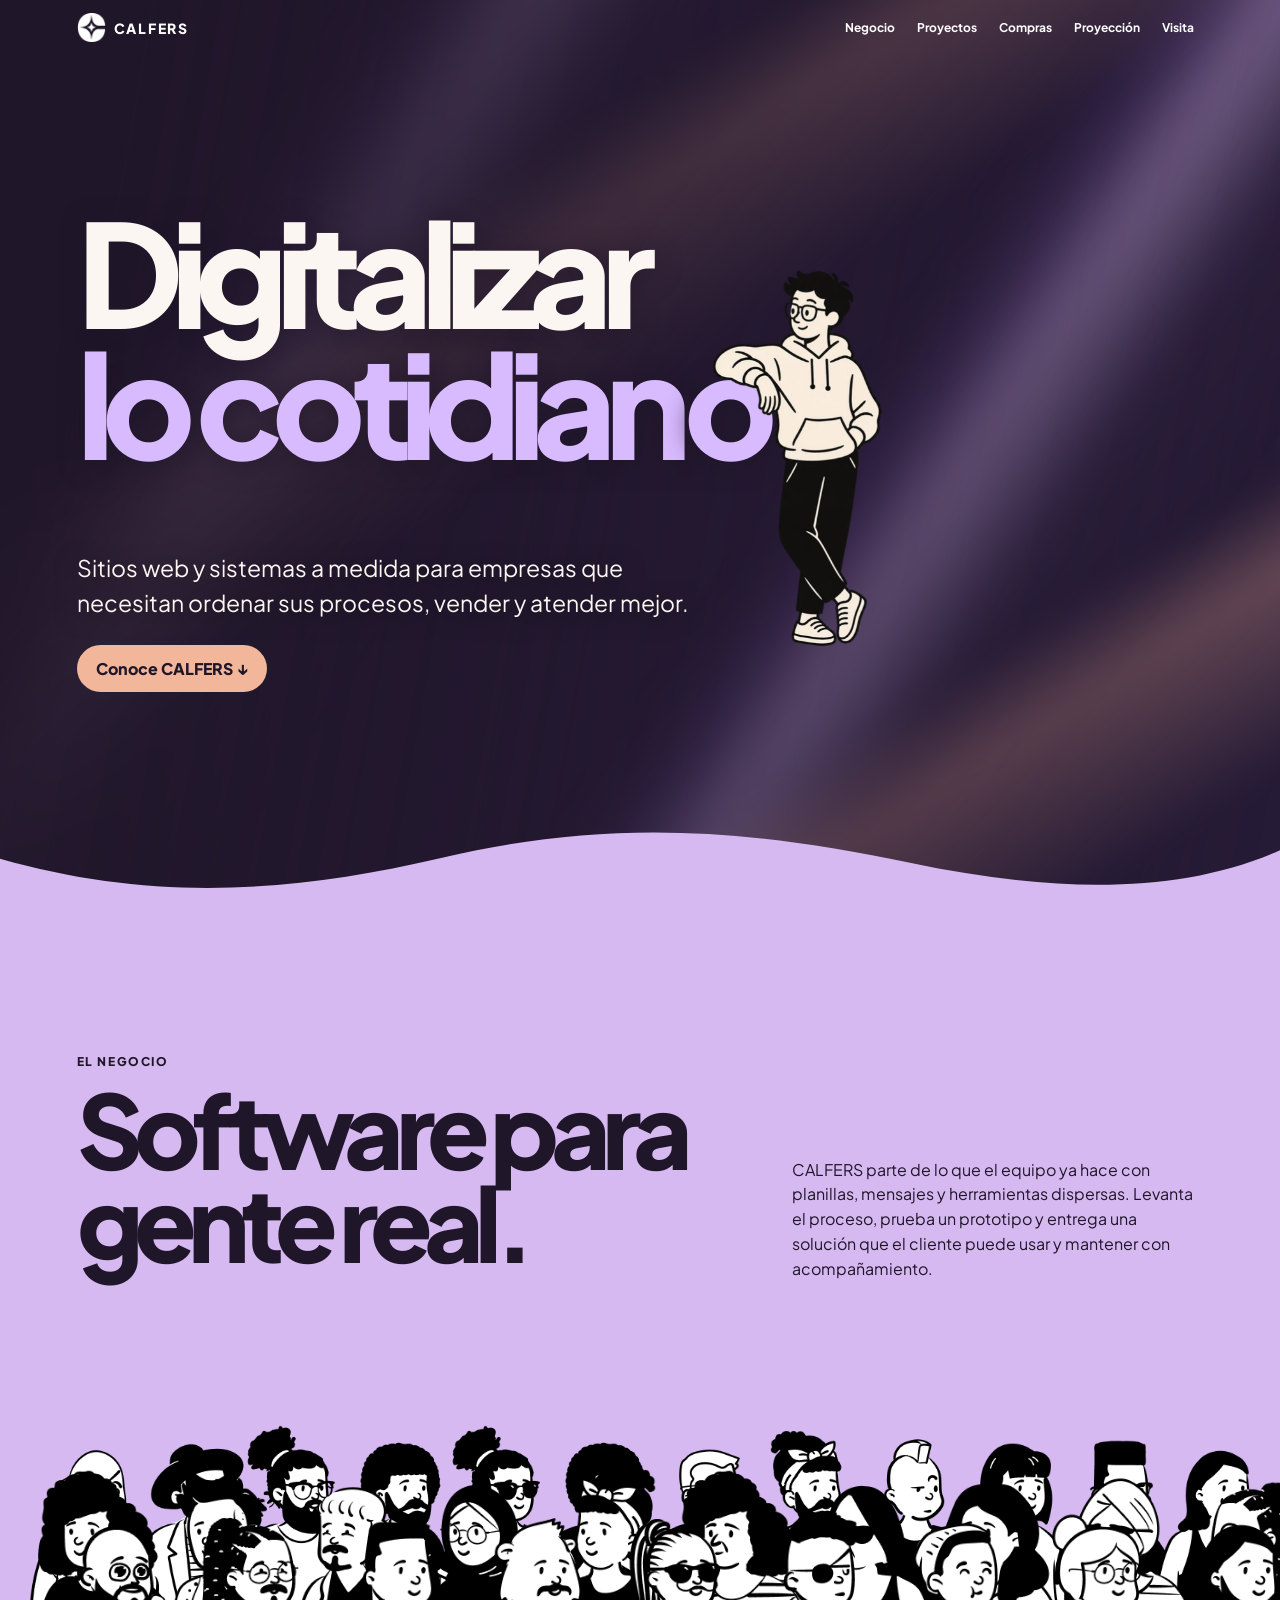
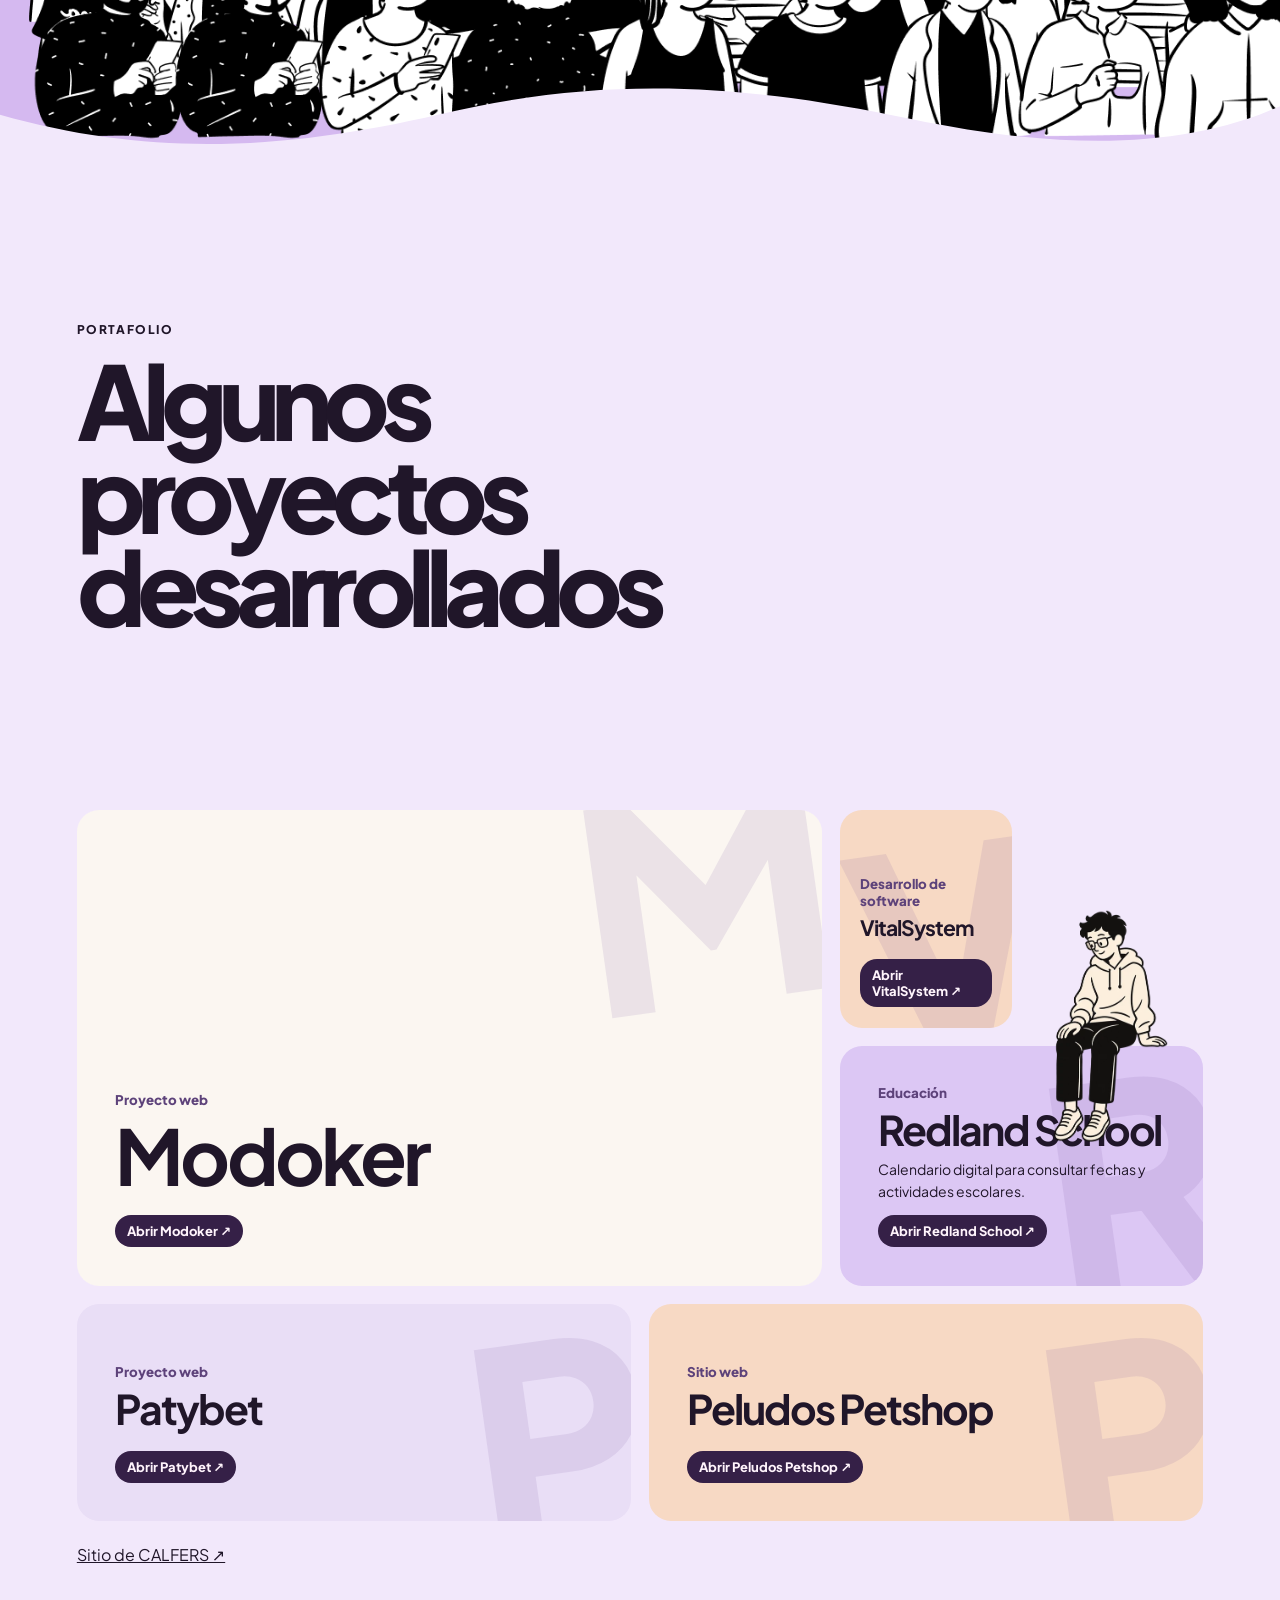
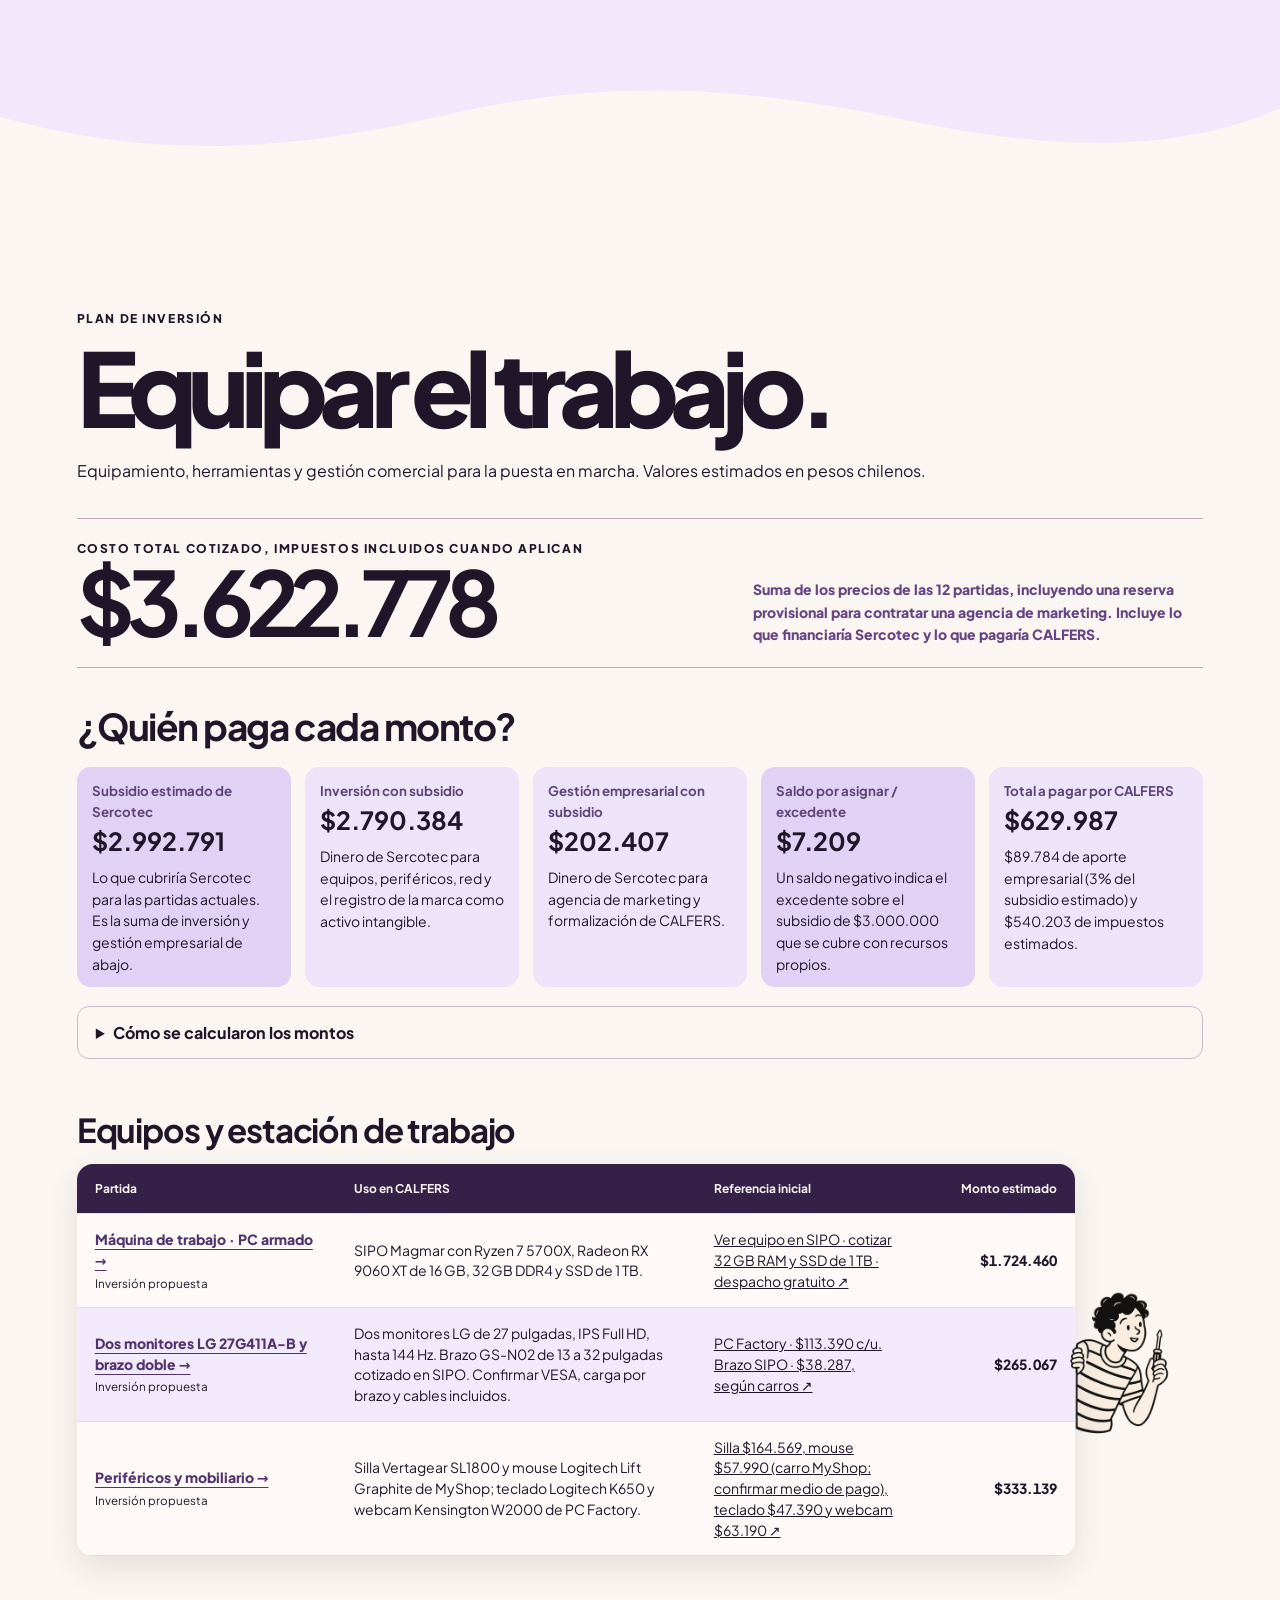
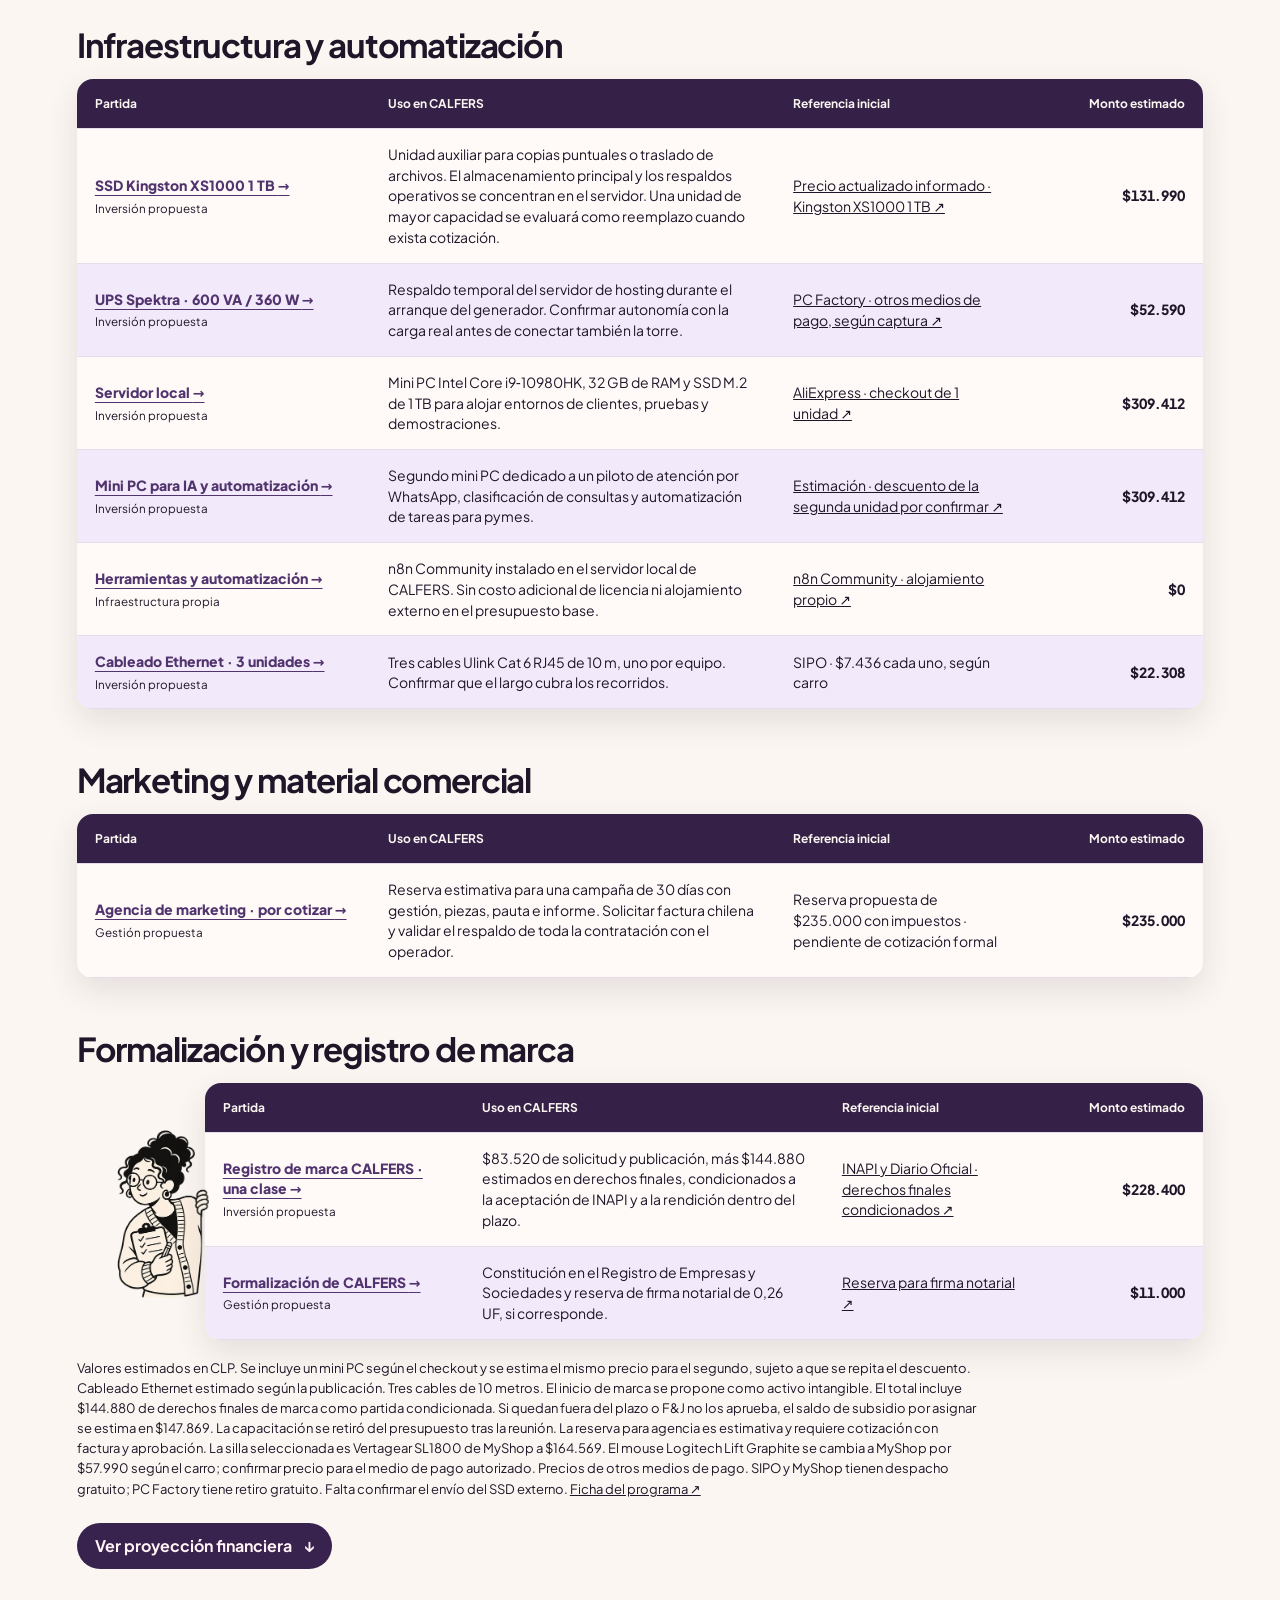
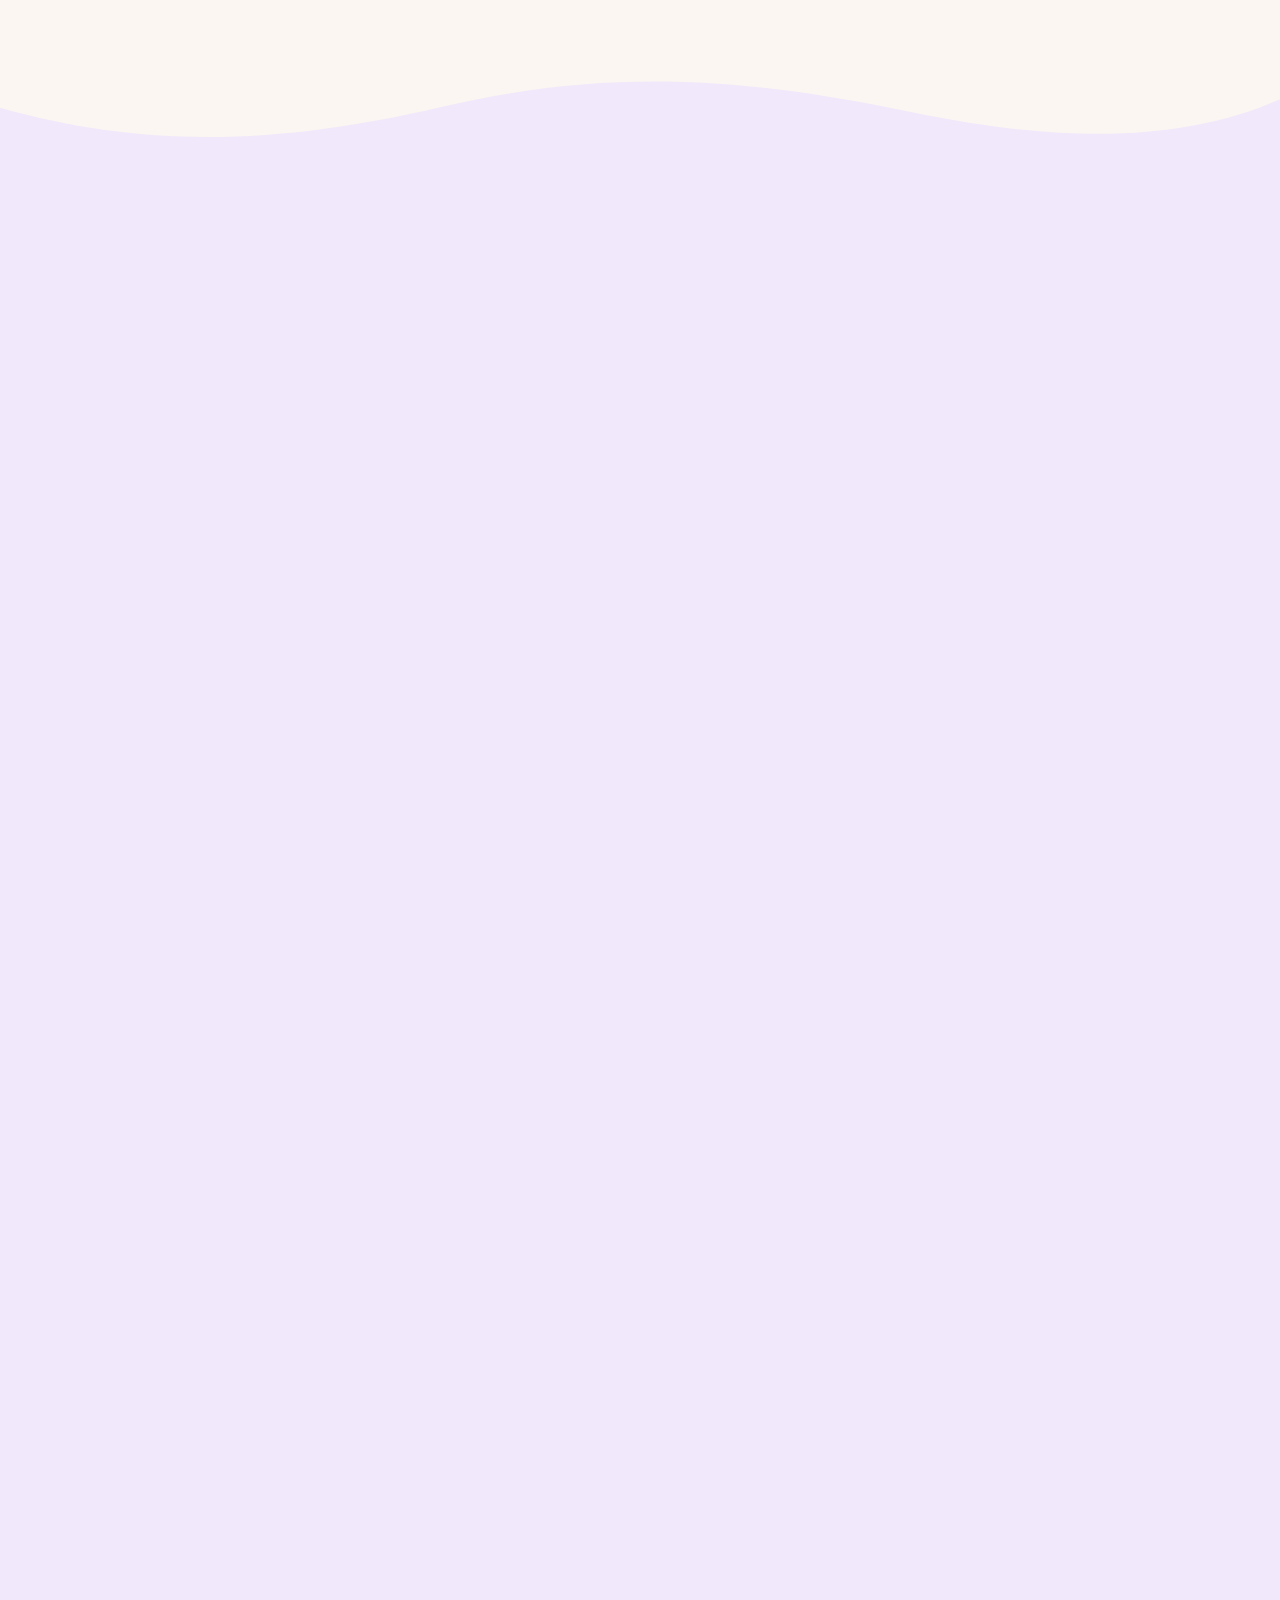
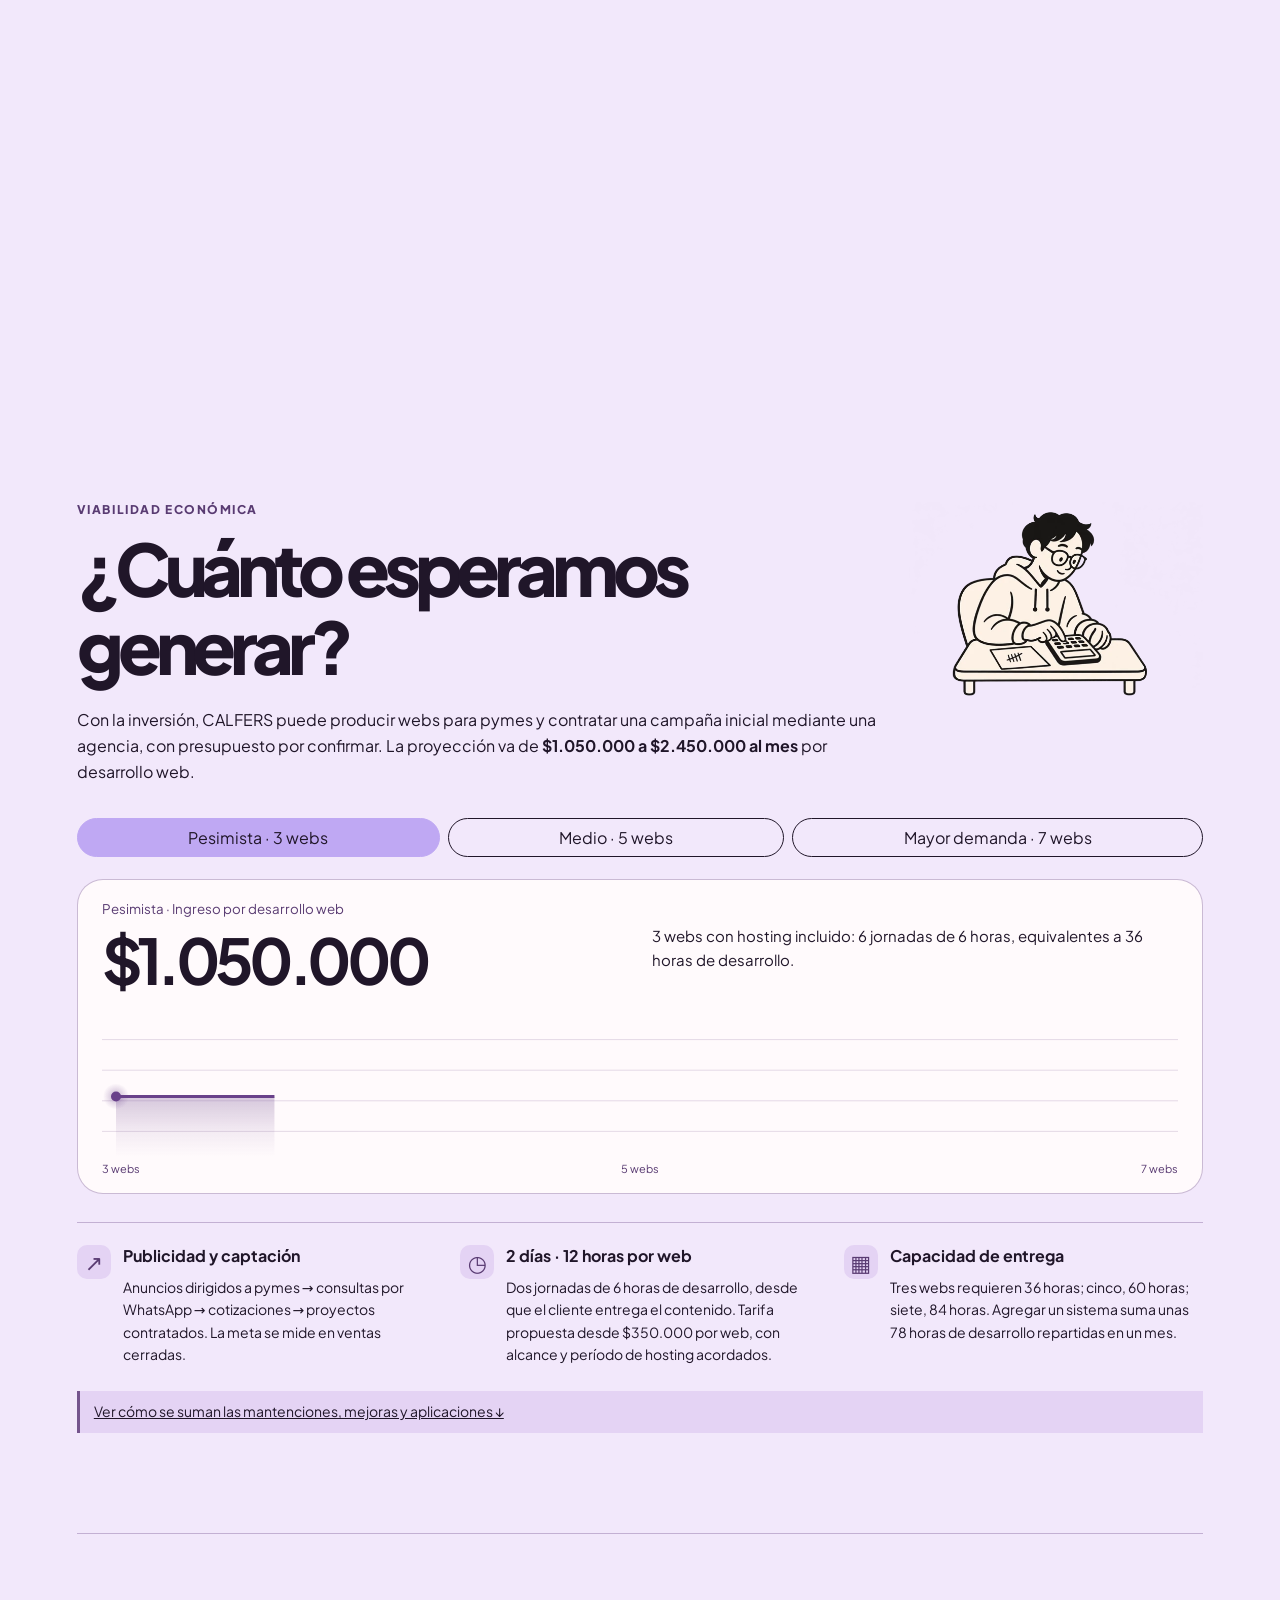
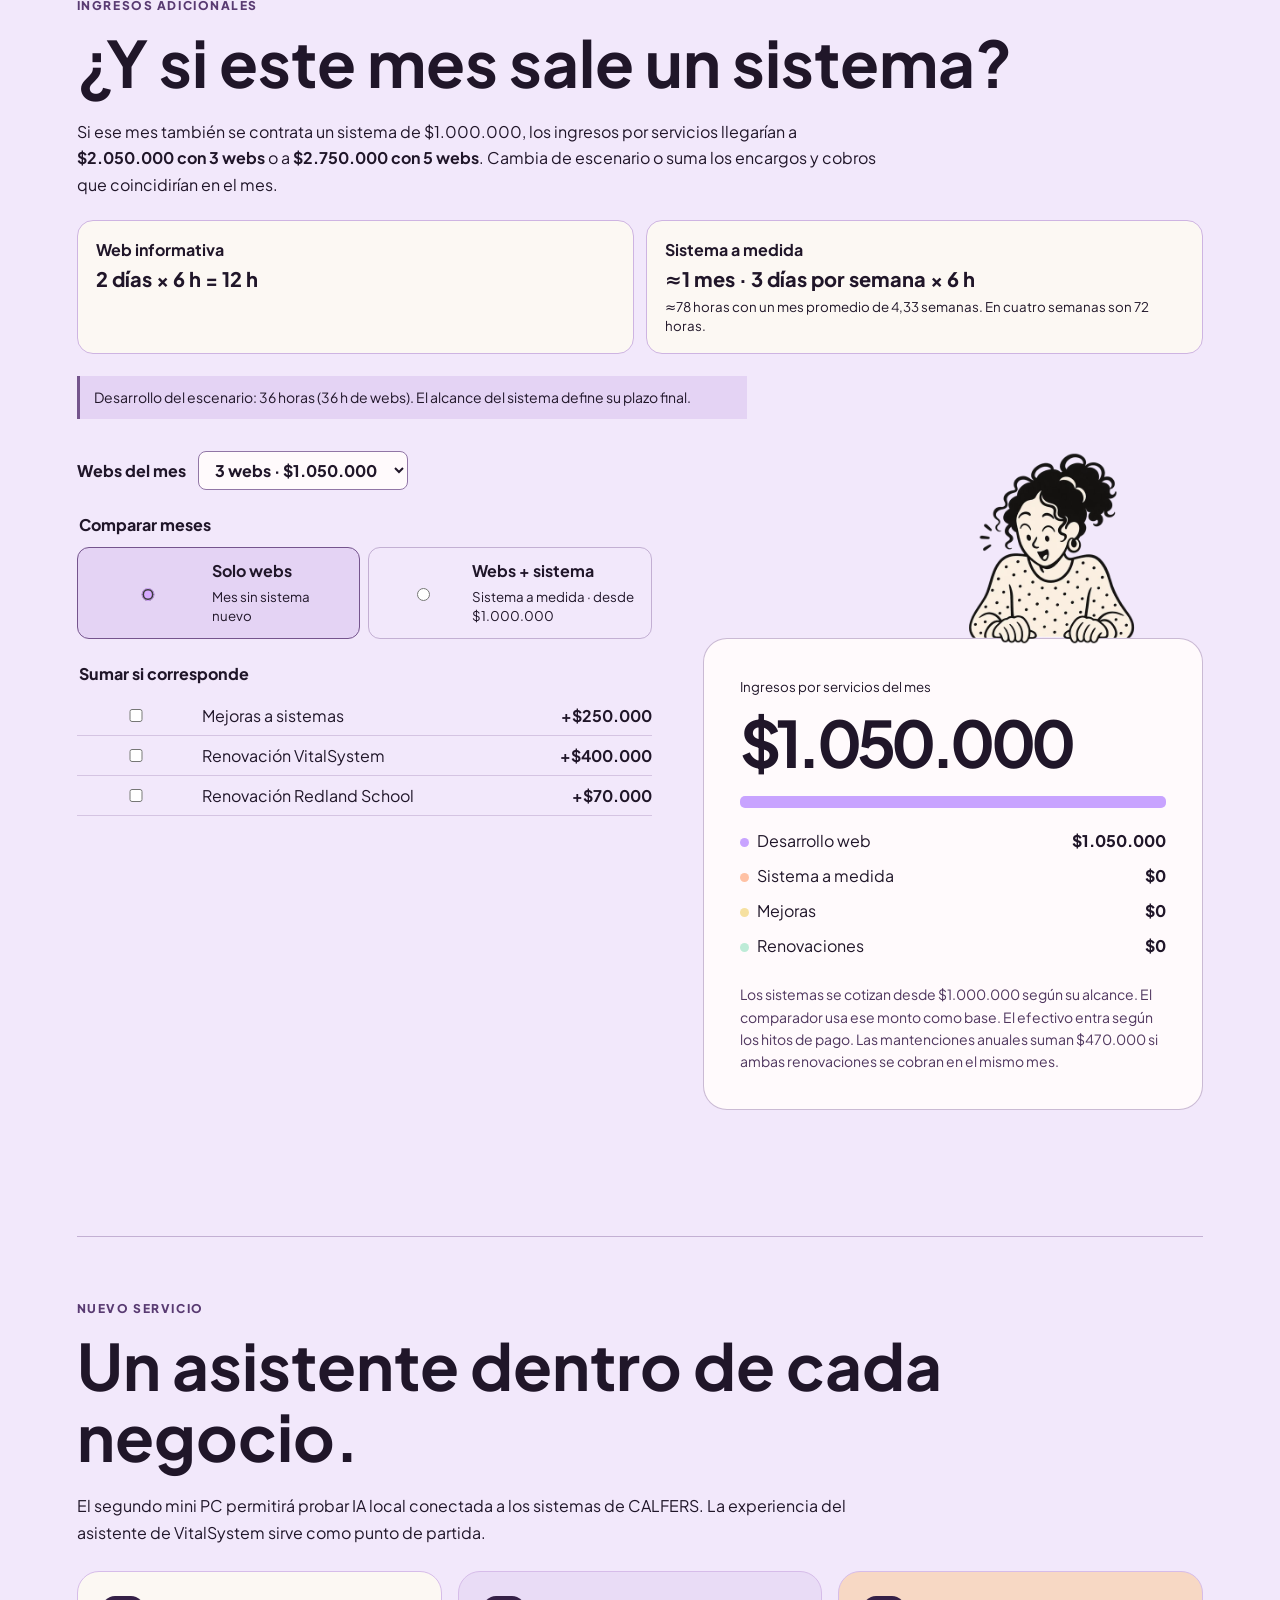
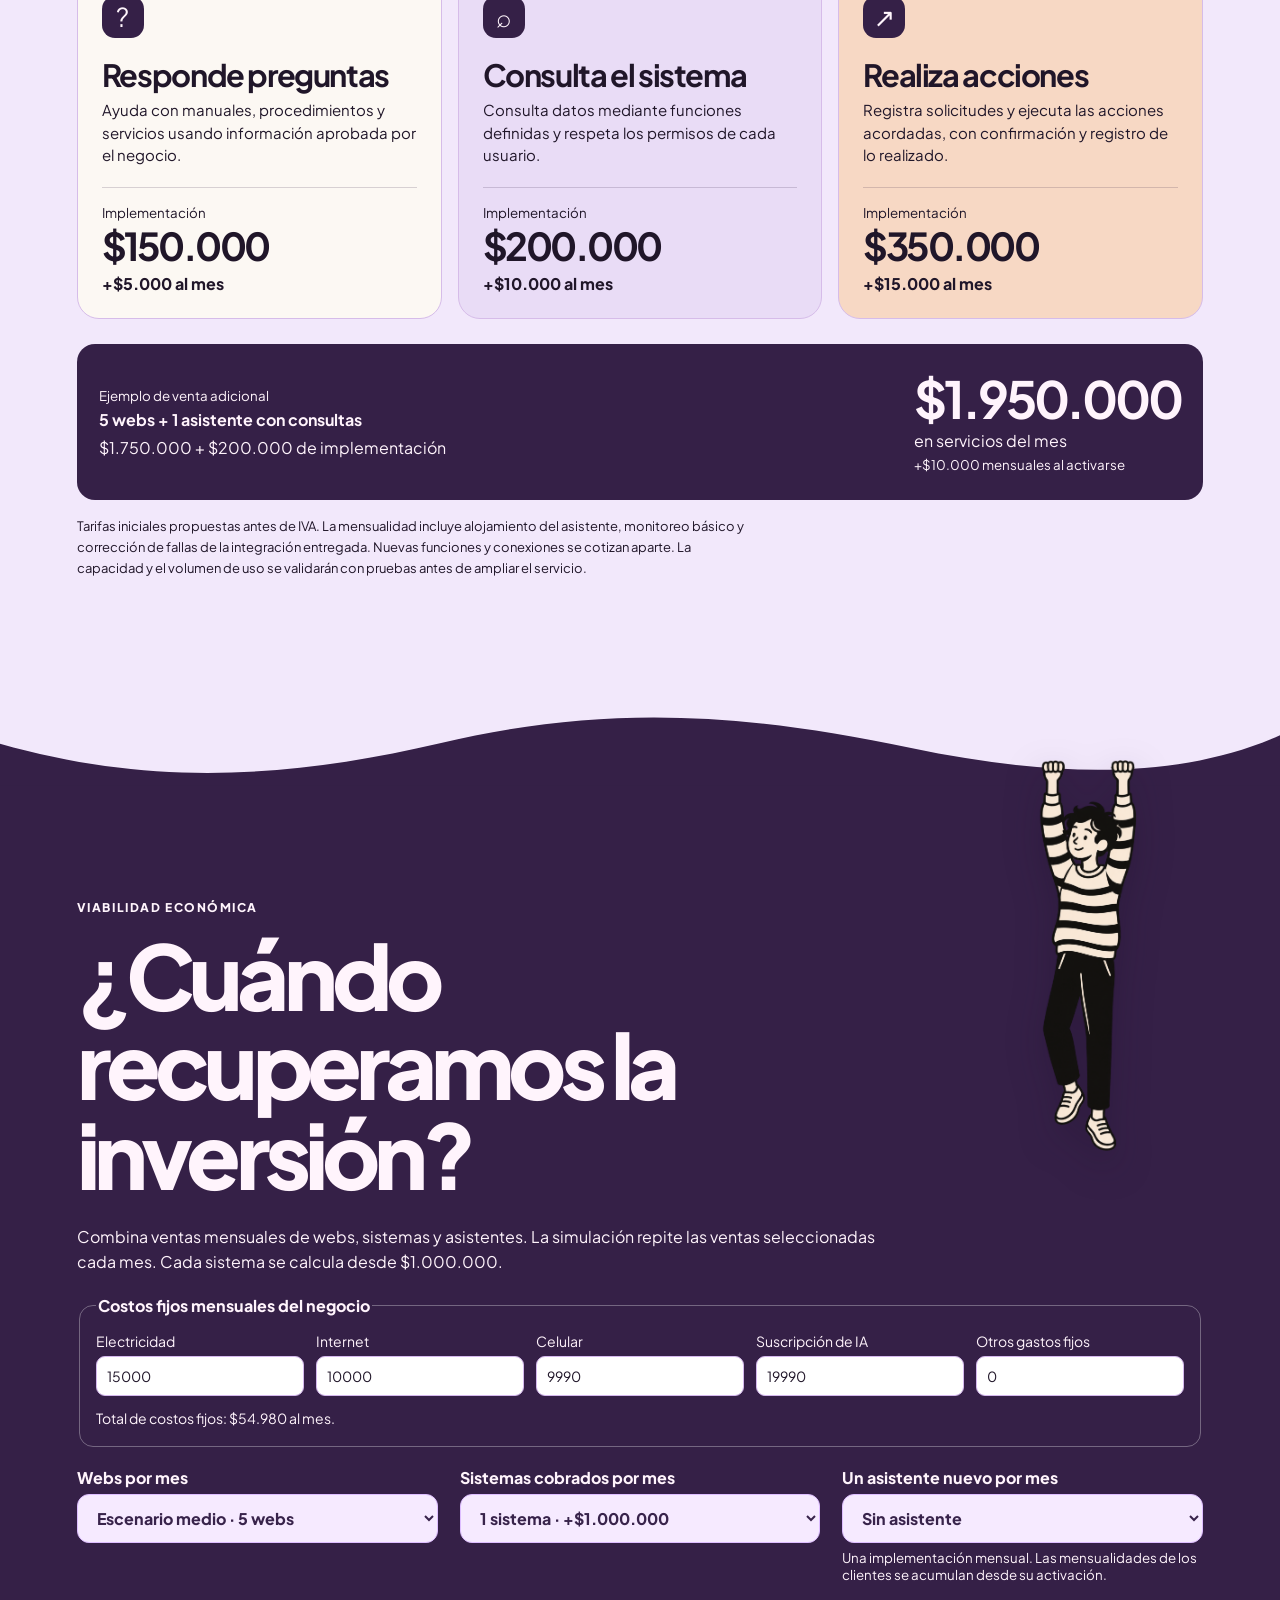
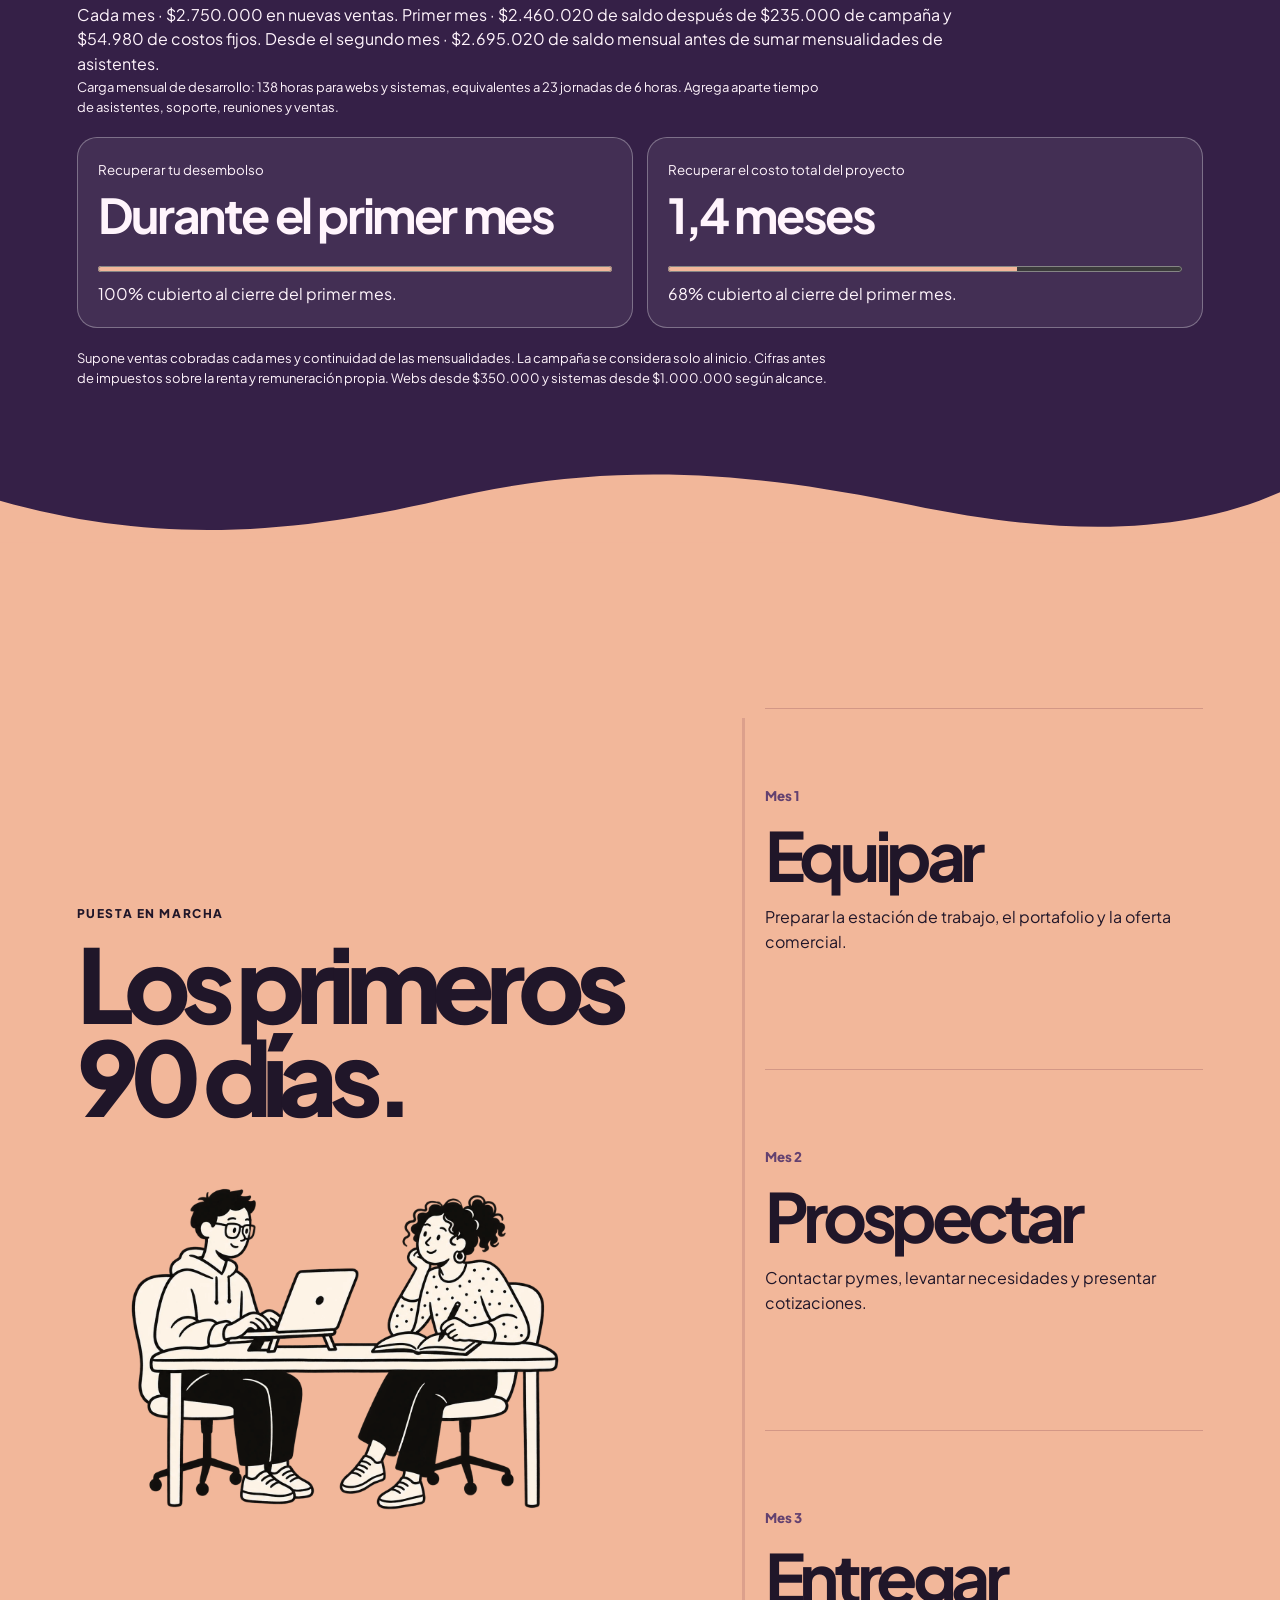
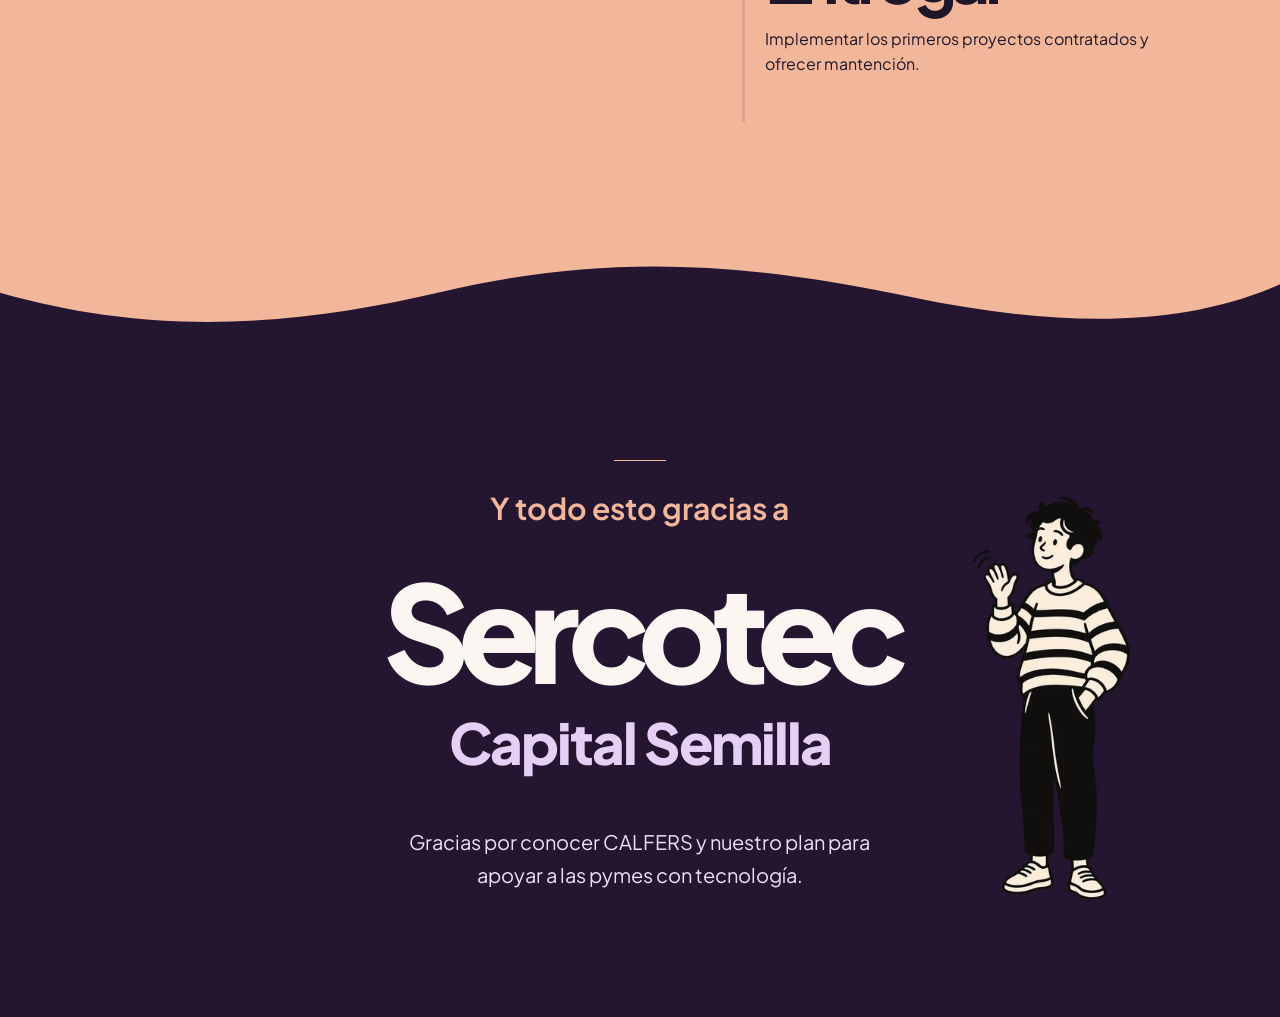
==== commit 9275521a: "Adaptar presentación y fichas a móviles y tabletas" ====
--- a/CALFERS.html
+++ b/CALFERS.html
@@ -41,7 +41,7 @@
 @media(prefers-reduced-motion:reduce){.detail-main{animation:none}}
 .purchase-portal b{animation:fly-to-center 1.08s cubic-bezier(.3,.1,.45,1) both;background:#241737;padding:.3em .55em;border-radius:.5em;font-size:clamp(18px,3vw,36px)}.purchase-portal .portal-dark{animation:center-open 1.08s ease-in both}.purchase-portal .halo{left:50%;top:50%;animation-delay:.26s}@keyframes fly-to-center{0%{transform:translate(-50%,-50%) scale(.8);opacity:0}40%{transform:translate(calc(-50% + var(--dx)),calc(-50% + var(--dy))) scale(1.4);opacity:1}57%{transform:translate(calc(-50% + var(--dx)),calc(-50% + var(--dy))) scale(1.6);opacity:1}100%{transform:translate(calc(-50% + var(--dx)),calc(-50% + var(--dy))) scale(42);opacity:0}}@keyframes center-open{0%,40%{clip-path:circle(0 at 50% 50%)}to{clip-path:circle(155vmax at 50% 50%)}}.budget-plan{display:grid;grid-template-columns:repeat(auto-fit,minmax(150px,1fr));gap:10px;margin:18px 0}.budget-plan div{background:#eee4fa;border-radius:14px;padding:12px 15px}.budget-plan strong{display:block;margin-top:4px;font-size:clamp(17px,2vw,25px)}.budget-plan small{font-weight:700;color:#5f4476}.viability-summary{display:grid;grid-template-columns:repeat(auto-fit,minmax(210px,1fr));gap:13px;margin:22px 0}.viability-summary article{padding:17px 19px;border:1px solid #c5a5e367;border-radius:16px;background:#3b2850}.viability-summary strong{display:block;margin:7px 0;font-size:clamp(22px,3vw,40px);letter-spacing:-.06em}.viability-summary p{font-size:13px;line-height:1.5;color:#f3e3ff}.finance .note{margin-top:16px}.chart-labels{padding-left:23%}</style>
 <div class="progress"></div>
-<header class="nav"><a class="brand" href="#inicio"><img src="[data-uri]" alt="">CALFERS</a><button class="logo-toggle" aria-label="Abrir navegación" aria-expanded="false">CF</button><nav class="links" aria-label="Navegación"><a href="#negocio">Negocio</a><a href="#proyectos">Proyectos</a><a href="#compras">Compras</a><a href="#proyeccion">Proyección</a><a href="#visita">Visita</a></nav></header>
+<header class="nav"><a class="brand" href="#inicio"><img src="[data-uri]" alt="">CALFERS</a><button class="logo-toggle" aria-controls="site-navigation" aria-label="Abrir navegación" aria-expanded="false">CF</button><nav class="links" id="site-navigation" aria-label="Navegación"><a href="#negocio">Negocio</a><a href="#proyectos">Proyectos</a><a href="#compras">Compras</a><a href="#proyeccion">Proyección</a><a href="#visita">Visita</a></nav></header>
 <main>
 <section class="hero" id="inicio"><div class="flow" aria-hidden="true"></div><div class="wrap"><h1>Digitalizar <span>lo cotidian<b class="hero-letter">o<img class="hero-character" src="assets/personaje-inicio.webp" alt="" decoding="async"></b></span></h1><p>Sitios web y sistemas a medida para empresas que necesitan ordenar sus procesos, vender y atender mejor.</p><a class="cta" href="#negocio">Conoce CALFERS ↓</a></div></section>
 <section class="intro" id="negocio"><div class="wrap enter"><div><div class="tag">El negocio</div><h2>Software para gente real.</h2></div><p>CALFERS parte de lo que el equipo ya hace con planillas, mensajes y herramientas dispersas. Levanta el proceso, prueba un prototipo y entrega una solución que el cliente puede usar y mantener con acompañamiento.</p></div><div class="crowd" aria-hidden="true"></div></section>
@@ -433,6 +433,7 @@
  </div>
 </section>
 </main>
+<link rel="stylesheet" href="assets/responsive.css?v=20261118">
 <script>
 const one=s=>document.querySelector(s);
 const all=s=>[...document.querySelectorAll(s)];
@@ -459,7 +460,7 @@
 function openMenu(open){menu.classList.toggle('open',open);toggle.setAttribute('aria-expanded',open);toggle.setAttribute('aria-label',open?'Cerrar navegación':'Abrir navegación')}
 toggle.innerHTML=one('.brand img').outerHTML;
 toggle.onclick=()=>{
- if(menu.classList.contains('open')){scrollTo({top:0,behavior:reduced?'auto':'smooth'});return}
+ if(menu.classList.contains('open')){openMenu(false);return}
  lastMenuScroll=scrollY;openMenu(true);
 };
 all('.links a').forEach(a=>a.onclick=()=>openMenu(false));
@@ -688,7 +689,7 @@
 let selectedScenario=0;
 const field=(id,value,label)=>'<input type="number" min="0" step="1" id="'+id+'" value="'+value+'" aria-label="'+label+'">';
 const partRoutes=["maquina-de-trabajo","monitor","ssd-externo","proteccion-electrica","servidor-local","mini-pc-ia","perifericos","herramientas-y-nube","cableado-ethernet","formalizacion","marketing","formalizacion","capacitacion"];
-const purchaseRows=purchases.map(([name,use,price,source,url],i)=>'<tr><td><a class="part-open" href="inversion/'+partRoutes[i]+'.html">'+name+' <span aria-hidden="true">→</span></a><small>'+(partRoutes[i]==='herramientas-y-nube'?'Infraestructura propia':i<10?'Inversión propuesta':'Gestión propuesta')+'</small></td><td>'+use+'</td><td>'+(url?'<a href="'+url+'" target="_blank" rel="noopener">'+source+' ↗</a>':source)+'</td><td>'+(price===null?'Fuera del total':field('purchase'+i,price,name))+'</td></tr>');
+const purchaseRows=purchases.map(([name,use,price,source,url],i)=>'<tr><td data-label="Partida"><a class="part-open" href="inversion/'+partRoutes[i]+'.html">'+name+' <span aria-hidden="true">→</span></a><small>'+(partRoutes[i]==='herramientas-y-nube'?'Infraestructura propia':i<10?'Inversión propuesta':'Gestión propuesta')+'</small></td><td data-label="Uso en CALFERS">'+use+'</td><td data-label="Referencia">'+(url?'<a href="'+url+'" target="_blank" rel="noopener">'+source+' ↗</a>':source)+'</td><td data-label="Monto estimado">'+(price===null?'Fuera del total':field('purchase'+i,price,name))+'</td></tr>');
 const purchaseGroups=[
  ['Equipos y estación de trabajo',[0,1,6],'equipos'],
  ['Infraestructura y automatización',[2,3,4,5,7,8]],
@@ -905,7 +906,14 @@
 one('.income-options').addEventListener('change',renderIncome);
 renderIncome();
 fields.forEach(input=>input.addEventListener('input',()=>{render();save()}));
-addEventListener('resize',()=>{paint();render()});
+function placePortfolioCharacter(){
+ const grid=one('.projects-grid'),card=grid.querySelector('[data-mark="R"]'),character=grid.querySelector('.vital-character');
+ if(innerWidth<=900){character.style.top=(card.offsetTop+16)+'px';character.style.bottom='auto'}
+ else{character.style.removeProperty('top');character.style.removeProperty('bottom')}
+}
+addEventListener('resize',()=>{paint();render();placePortfolioCharacter()});
+placePortfolioCharacter();
+document.fonts.ready.then(placePortfolioCharacter);
 
 const sectionWaves=[['inicio','#negocio'],['negocio','#proyectos'],['proyectos','#compras'],['compras','#proyeccion'],['proyeccion','#recuperacion'],['recuperacion','#visita'],['visita','.calfers-farewell']];
 sectionWaves.forEach(([id,target])=>{
--- a/assets/responsive.css
+++ b/assets/responsive.css
@@ -0,0 +1,192 @@
+/* Shared responsive layout for presentation and investment detail pages. */
+html { -webkit-text-size-adjust: 100%; }
+button, a, input, select, summary { -webkit-tap-highlight-color: transparent; }
+select, input, button { touch-action: manipulation; }
+@media (max-width: 900px) {
+  .wrap { width: min(100% - 40px, 760px); }
+  main, section, article, .wrap, .income-options, .income-preview { min-width: 0; }
+  section[id], .finance-details[id] { scroll-margin-top: 92px; }
+  .nav.nav, .nav.nav.float, .nav.nav.float:hover, .nav.nav.float:focus-within { top: 12px; width: calc(100% - 24px); height: auto; min-height: 56px; padding: 8px 12px; gap: 8px; border: 1px solid #ffffff24; border-radius: 20px; background: #271b34f5; backdrop-filter: blur(14px); display: grid; grid-template-columns: 1fr 44px; overflow: visible; }
+  .nav.nav .brand { display: flex; font-size: 13px; letter-spacing: .1em; gap: 9px; }
+  .nav.nav .brand img { width: 30px; height: 30px; }
+  .nav.nav .logo-toggle { display: grid; place-items: center; width: 44px; height: 44px; border-radius: 12px; background: #ffffff12; color: #fff4fc; }
+  .nav.nav .logo-toggle img { display: none; }
+  .nav.nav .logo-toggle::after { content: '☰'; font-size: 24px; line-height: 1; }
+  .nav.nav.open .logo-toggle::after { content: '×'; font-size: 32px; }
+  .nav.nav .links { display: none; }
+  .nav.nav.open .links { grid-column: 1 / -1; display: grid; grid-template-columns: repeat(2, minmax(0, 1fr)); width: 100%; gap: 6px; padding-top: 8px; border-top: 1px solid #ffffff24; }
+  .nav.nav .links a { display: flex; align-items: center; min-height: 44px; padding: 10px 12px; font-size: 14px; border-radius: 12px; background: #ffffff0b; }
+  .nav.nav .links a[aria-current] { background: #bfa8f3; color: #201629; }
+  .income-builder { grid-template-columns: 1fr; }
+  .timeline { grid-template-columns: 1fr; gap: 30px; }
+  .timeline-title { position: static; }
+  .part-intro, .detail-main .part-intro { grid-template-columns: 1fr; }
+  .detail-main .part-intro > div { min-width: 0; }
+}
+@media (max-width: 900px) {
+  body { font-size: 16px; }
+  p { line-height: 1.65; }
+  h1, h2, h3 { overflow-wrap: normal; }
+  h2 { font-size: clamp(36px, 10.8vw, 66px); letter-spacing: -.065em; line-height: 1.04; }
+  .tag { font-size: 11px; line-height: 1.5; letter-spacing: .1em; }
+  .hero { min-height: 100svh; padding: 130px 0 76px; }
+  .hero .wrap { padding-bottom: 24px; }
+  .hero h1 { max-width: none; font-size: clamp(38px, 11.4vw, 78px); line-height: 1.08; letter-spacing: -.07em; padding: 0 0 40px; }
+  .hero-letter { --lean-width: clamp(64px, 19vw, 130px); }
+  .hero p { max-width: 34ch; font-size: 17px; }
+  .cta { min-height: 48px; padding: 14px 19px; font-size: 15px; }
+  .intro, .projects, .invest, .finance, .close { padding-top: 72px; }
+  .intro .wrap { grid-template-columns: 1fr; gap: 20px; }
+  .intro h2 { max-width: 11ch; margin: 10px 0 0; }
+  .crowd { margin-top: 30px; height: 235px; }
+  .projects, .invest, .finance { padding-bottom: 84px; }
+  .projects h2 { max-width: 13ch; }
+  #proyectos .projects-grid { display: grid; grid-template-columns: repeat(2, minmax(0, 1fr)); grid-template-rows: none; grid-auto-rows: auto; gap: 12px; margin: 34px 0 22px; padding-top: 0; }
+  #proyectos .projects-grid article, #proyectos .projects-grid article:nth-child(2), #proyectos .projects-grid article:nth-child(3) { grid-column: span 1; grid-row: auto; min-height: 190px; padding: 20px; border-radius: 20px; }
+  #proyectos .projects-grid article:first-child { grid-column: 1 / -1; min-height: 230px; }
+  #proyectos .projects-grid article[data-mark="V"] { grid-column: 1 / -1; min-height: 180px; }
+  #proyectos .projects-grid article[data-mark="V"] h3 { font-size: 36px; }
+  #proyectos .projects-grid article[data-mark="R"] { grid-column: 1 / -1; padding-right: 115px; }
+  #proyectos .projects-grid h3, #proyectos .projects-grid article[data-mark="V"] h3 { font-size: clamp(25px, 6vw, 38px); line-height: 1.06; padding-right: 0; overflow-wrap: anywhere; }
+  #proyectos .projects-grid article:first-child h3 { font-size: clamp(44px, 12vw, 72px); }
+  #proyectos .projects-grid small { font-size: 12px; line-height: 1.4; }
+  #proyectos .projects-grid .vital-character { grid-column: auto; grid-row: auto; width: 90px; height: auto; right: 12px; top: auto; bottom: auto; transform: none; }
+  #proyectos .projects-grid .project-visit { font-size: 12px; padding: 11px 12px; min-height: 42px; max-width: 100%; line-height: 1.4; }
+  .investment-callout { align-items: flex-start; flex-direction: column; gap: 16px; margin-top: 28px; }
+  .investment-callout strong { display: block; font-size: clamp(38px, 11.5vw, 76px); margin-top: 9px; letter-spacing: -.07em; }
+  .investment-callout .summary { font-size: 14px; }
+  .budget-breakdown { margin: 30px 0 38px; }
+  .budget-breakdown .budget-plan { grid-template-columns: repeat(2, minmax(0, 1fr)); gap: 10px; }
+  .budget-breakdown .budget-plan > div { padding: 16px; min-width: 0; }
+  .budget-breakdown .budget-plan > div:first-child, .budget-breakdown .budget-plan > div:last-child { grid-column: 1 / -1; }
+  .budget-plan strong { font-size: clamp(22px, 5.8vw, 34px); letter-spacing: -.045em; }
+  .budget-breakdown .budget-plan p { font-size: 13px; }
+  .budget-method { padding: 16px; }
+  .budget-method summary { min-height: 30px; line-height: 1.5; }
+  .budget-method p { font-size: 14px; }
+  .purchase-group, .purchase-group-equipos, .purchase-group-formalizacion { display: block; position: relative; margin-top: 32px; }
+  .purchase-group h3 { max-width: none; padding-right: 0; font-size: 25px; }
+  .purchase-character { display: none; }
+  .purchase-group .table { overflow: visible; border: 0; border-radius: 0; box-shadow: none; background: transparent; margin-top: 16px; }
+  .purchase-group table { display: block; min-width: 0; width: 100%; background: transparent; }
+  .purchase-group thead { position: absolute; width: 1px; height: 1px; padding: 0; overflow: hidden; clip-path: inset(50%); white-space: nowrap; }
+  .purchase-group tbody { display: grid; gap: 14px; }
+  .purchase-group tbody tr, .invest .purchase-group tbody tr:nth-child(even) { display: flex; flex-direction: column; min-width: 0; border: 1px solid #dfd0e8; border-radius: 18px; background: #fffaf8; padding: 18px; box-shadow: 0 5px 15px #35204707; }
+  .invest .purchase-group td, .invest .purchase-group td:first-child, .invest .purchase-group td:last-child { display: block; width: 100%; min-width: 0; padding: 12px 0 0; border: 0; text-align: left; overflow-wrap: break-word; font-size: 14px; }
+  .purchase-group td::before { content: attr(data-label); display: block; margin-bottom: 5px; font-size: 10px; line-height: 1.4; font-weight: 800; text-transform: uppercase; letter-spacing: .09em; color: #78588a; }
+  .invest .purchase-group td:first-child { padding: 0 0 14px; border-bottom: 1px solid #e8ddeb; }
+  .purchase-group td:first-child::before { display: none; }
+  .part-open { font-size: 19px; line-height: 1.3; text-decoration: none; }
+  .purchase-group td:first-child small { font-size: 11px; color: #78588a; }
+  .invest .purchase-group td:last-child { margin-top: 12px; padding-top: 12px; border-top: 1px solid #e8ddeb; display: flex; align-items: center; justify-content: space-between; gap: 12px; }
+  .purchase-group td:last-child::before { margin: 0; }
+  .table-value { font-size: 23px; letter-spacing: -.05em; }
+  .invest > .wrap > .note { font-size: 13px; line-height: 1.7; margin-top: 22px; }
+  .finance-transition.is-enabled { height: 115svh; }
+  .finance-transition-copy { padding: 22px; }
+  .finance-transition-copy .tag { max-width: 26ch; }
+  .finance-transition-copy p { font-size: 16px; max-width: 28ch; }
+  .finance-overview { position: relative; padding-top: 0; }
+  .finance-character { float: none; width: 135px; margin: 0 0 20px auto; }
+  .finance-panel .enter h2 { font-size: clamp(36px, 10.2vw, 64px); margin: 12px 0 20px; }
+  .finance-panel .scenario { display: grid; grid-template-columns: 1fr; gap: 8px; margin: 24px 0 18px; }
+  .scenario button { min-height: 48px; border-radius: 14px; text-align: left; padding: 12px 16px; font-size: 14px; }
+  .finance-panel .scenario button { text-align: left; }
+  .finance-chart-heading, .finance-revenue-streams { grid-template-columns: 1fr; gap: 16px; }
+  .finance-chart .chart { padding: 20px 16px 12px; border-radius: 20px; }
+  .finance-chart .chart strong { font-size: clamp(36px, 10vw, 58px); }
+  .finance-chart #financeNote { font-size: 14px; }
+  .finance-chart canvas { height: 145px; }
+  .finance-chart .chart-labels { font-size: 12px; }
+  .finance-revenue-streams { gap: 14px; margin-top: 20px; }
+  .finance-revenue-streams > div { padding-top: 18px; }
+  .finance-revenue-streams p { font-size: 14px; }
+  .finance-details { margin-top: 44px; padding-top: 32px; }
+  .finance-details h3 { font-size: clamp(31px, 8.8vw, 48px); }
+  .delivery-plan { grid-template-columns: 1fr; }
+  .delivery-plan span { font-size: 18px; }
+  .income-builder { gap: 20px; margin-top: 24px; }
+  .income-web-count { display: grid; gap: 8px; }
+  .income-web-count select { width: 100%; min-width: 0; font-size: 16px; min-height: 48px; }
+  .income-months { grid-template-columns: 1fr; }
+  .income-months label { padding: 14px; min-height: 68px; }
+  .income-options input[type="radio"], .income-options input[type="checkbox"] { width: 20px; height: 20px; flex: 0 0 20px; margin: 0; }
+  .income-additions label { display: grid; grid-template-columns: 20px 1fr auto; gap: 9px; font-size: 14px; padding: 14px 0; }
+  .income-additions strong { font-size: 13px; white-space: nowrap; }
+  .income-character { width: 120px; margin: 0 20px -6px auto; }
+  .income-result { padding: 20px 16px; border-radius: 20px; }
+  .income-result > strong { font-size: clamp(36px, 10vw, 62px); }
+  .income-breakdown { font-size: 14px; }
+  .income-breakdown > div { gap: 8px; }
+  .income-breakdown dd { white-space: nowrap; }
+  .income-breakdown dt::before { margin-right: 5px; }
+  .ai-plans { grid-template-columns: 1fr; gap: 12px; }
+  .ai-plans article { padding: 22px; }
+  .ai-plans h4 { font-size: 29px; }
+  .ai-prices strong { font-size: 38px; }
+  .ai-example { padding: 22px; align-items: flex-start; flex-direction: column; gap: 16px; }
+  .ai-example > div:last-child > strong { font-size: clamp(34px, 10vw, 52px); }
+  .capital-recovery { padding: 195px 0 86px; }
+  .recovery-character { left: auto; right: 24px; top: -8px; height: 190px; transform: none; }
+  .recovery-header { padding-right: 0; min-height: 0; }
+  .capital-recovery h2 { font-size: clamp(36px, 10vw, 65px); line-height: 1.07; }
+  .fixed-costs { min-width: 0; margin: 26px 0; padding: 16px; }
+  .fixed-costs legend { max-width: 100%; font-size: 15px; line-height: 1.5; padding: 0 5px; }
+  .fixed-costs > div { grid-template-columns: repeat(2, minmax(0, 1fr)); gap: 16px 10px; }
+  .fixed-costs label { font-size: 13px; align-content: start; }
+  .fixed-costs label:last-child { grid-column: 1 / -1; }
+  .fixed-costs input { font-size: 16px; min-height: 48px; }
+  .recovery-controls, .recovery-results { grid-template-columns: 1fr; gap: 18px; }
+  .recovery-controls label { font-size: 14px; gap: 9px; }
+  .recovery-controls select { appearance: auto; font-size: 16px; min-height: 50px; padding: 12px; border-radius: 12px; text-overflow: ellipsis; }
+  .recovery-controls select::picker(select) { appearance: auto; }
+  .recovery-controls small { font-size: 13px; line-height: 1.5; }
+  .recovery-results article { padding: 22px; }
+  .recovery-results strong { font-size: 38px; }
+  .capital-recovery > .wrap > p { font-size: 14px; line-height: 1.65; }
+  .close { padding-bottom: 75px; }
+  .timeline-title h2 { max-width: 10ch; }
+  .timeline-illustration { max-width: 380px; width: 100%; transform: none; }
+  .phases { gap: 10px; padding-left: 20px; }
+  .phase { min-height: 0; padding: 26px 0; }
+  .phase h3 { font-size: 44px; letter-spacing: -.06em; }
+  .calfers-farewell { padding: 68px 0 50px; min-height: 0; }
+  .calfers-farewell h2 { font-size: clamp(52px, 15vw, 88px); }
+  .farewell-character { width: 175px; margin: 28px auto 0; }
+  .detail-nav { align-items: flex-start; gap: 12px; padding: 16px 0; }
+  .detail-back { font-size: 12px; line-height: 1.4; min-height: 44px; max-width: 78%; }
+  .detail-nav a:last-child { font-size: 11px; padding-top: 14px; }
+  .detail-main { padding: 34px 0 42px; }
+  .detail-kicker { font-size: 10px; margin-bottom: 24px; }
+  .detail-main .part-intro { grid-template-columns: 1fr; gap: 22px; }
+  .detail-main h1 { font-size: clamp(38px, 11.5vw, 70px); max-width: 100%; line-height: 1.03; letter-spacing: -.065em; overflow-wrap: normal; margin: 14px 0 20px; }
+  .detail-main .part-intro strong { font-size: 25px; line-height: 1.3; }
+  .detail-main .part-intro p { font-size: 16px; }
+  .detail-main .part-intro .note { font-size: 13px; }
+  .detail-main .part-intro a { min-height: 44px; padding: 11px 14px; line-height: 1.5; max-width: 100%; overflow-wrap: anywhere; }
+  .detail-main .illustration { min-height: 270px; width: 100%; margin: 8px 0 0; }
+  .illustration .detail-drawing { max-width: 85%; max-height: 250px; }
+  .detail-main .parts-art { max-width: 100%; }
+  .detail-specs { margin-top: 38px; }
+  .detail-specs h2 { font-size: 34px; line-height: 1.1; }
+  .component-grid, .part-specs { grid-template-columns: 1fr; gap: 14px; }
+  .component-card { min-width: 0; padding: 22px; }
+  .component-card h3 { font-size: 27px; line-height: 1.15; }
+  .component-card p { font-size: 15px; }
+  .component-card a { overflow-wrap: anywhere; }
+  .detail-end { display: grid; gap: 12px; margin-top: 32px; }
+  .detail-end a { display: flex; align-items: center; min-height: 46px; font-size: 14px; }
+}
+@media (max-width: 370px) {
+  .wrap { width: calc(100% - 32px); }
+  .budget-breakdown .budget-plan { grid-template-columns: 1fr; }
+  #proyectos .projects-grid { grid-template-columns: 1fr; }
+  #proyectos .projects-grid article { grid-column: 1 / -1; }
+  #proyectos .projects-grid article[data-mark="V"] h3 { font-size: 34px; }
+  .income-additions label { grid-template-columns: 20px 1fr; }
+  .income-additions strong { grid-column: 2; margin-left: 0; }
+  .fixed-costs > div { grid-template-columns: 1fr; }
+}
+@media (prefers-reduced-motion: reduce) {
+  .hero-character, .recovery-character, .vital-character { transition: none; }
+}
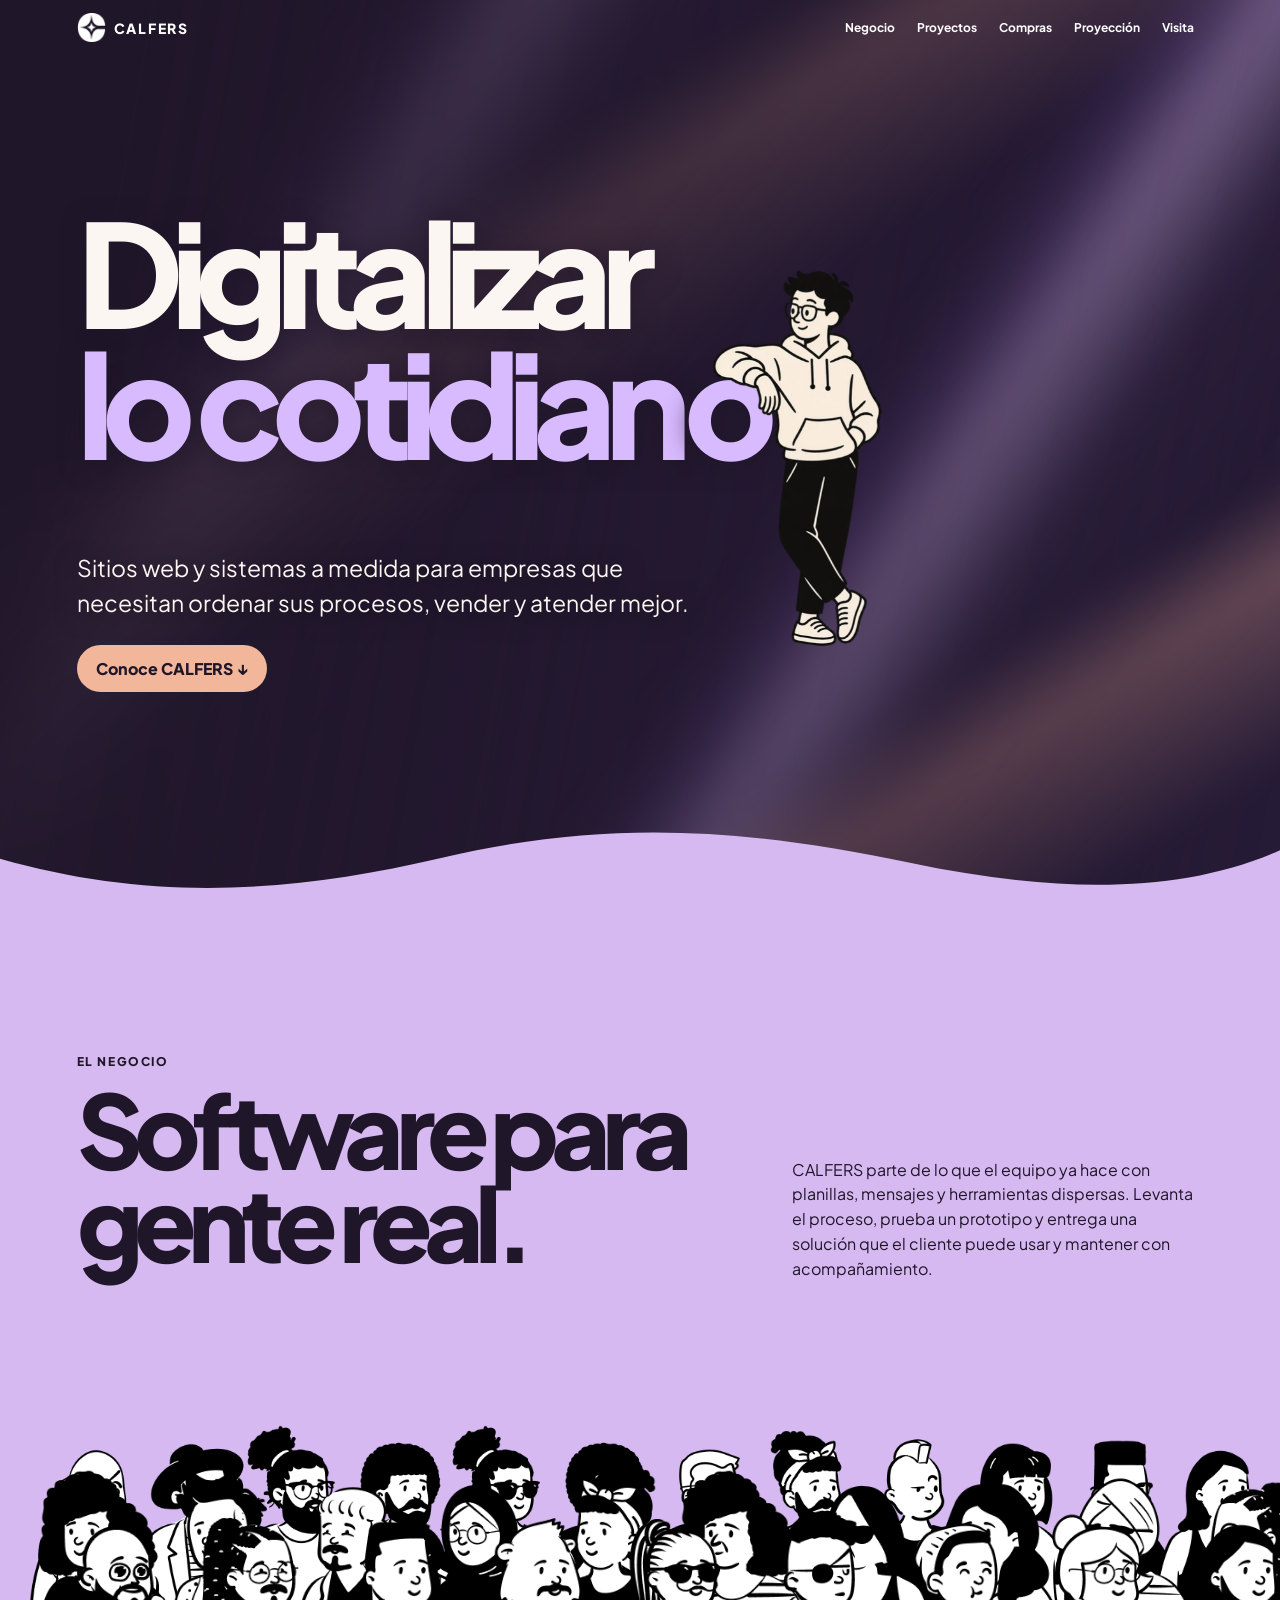
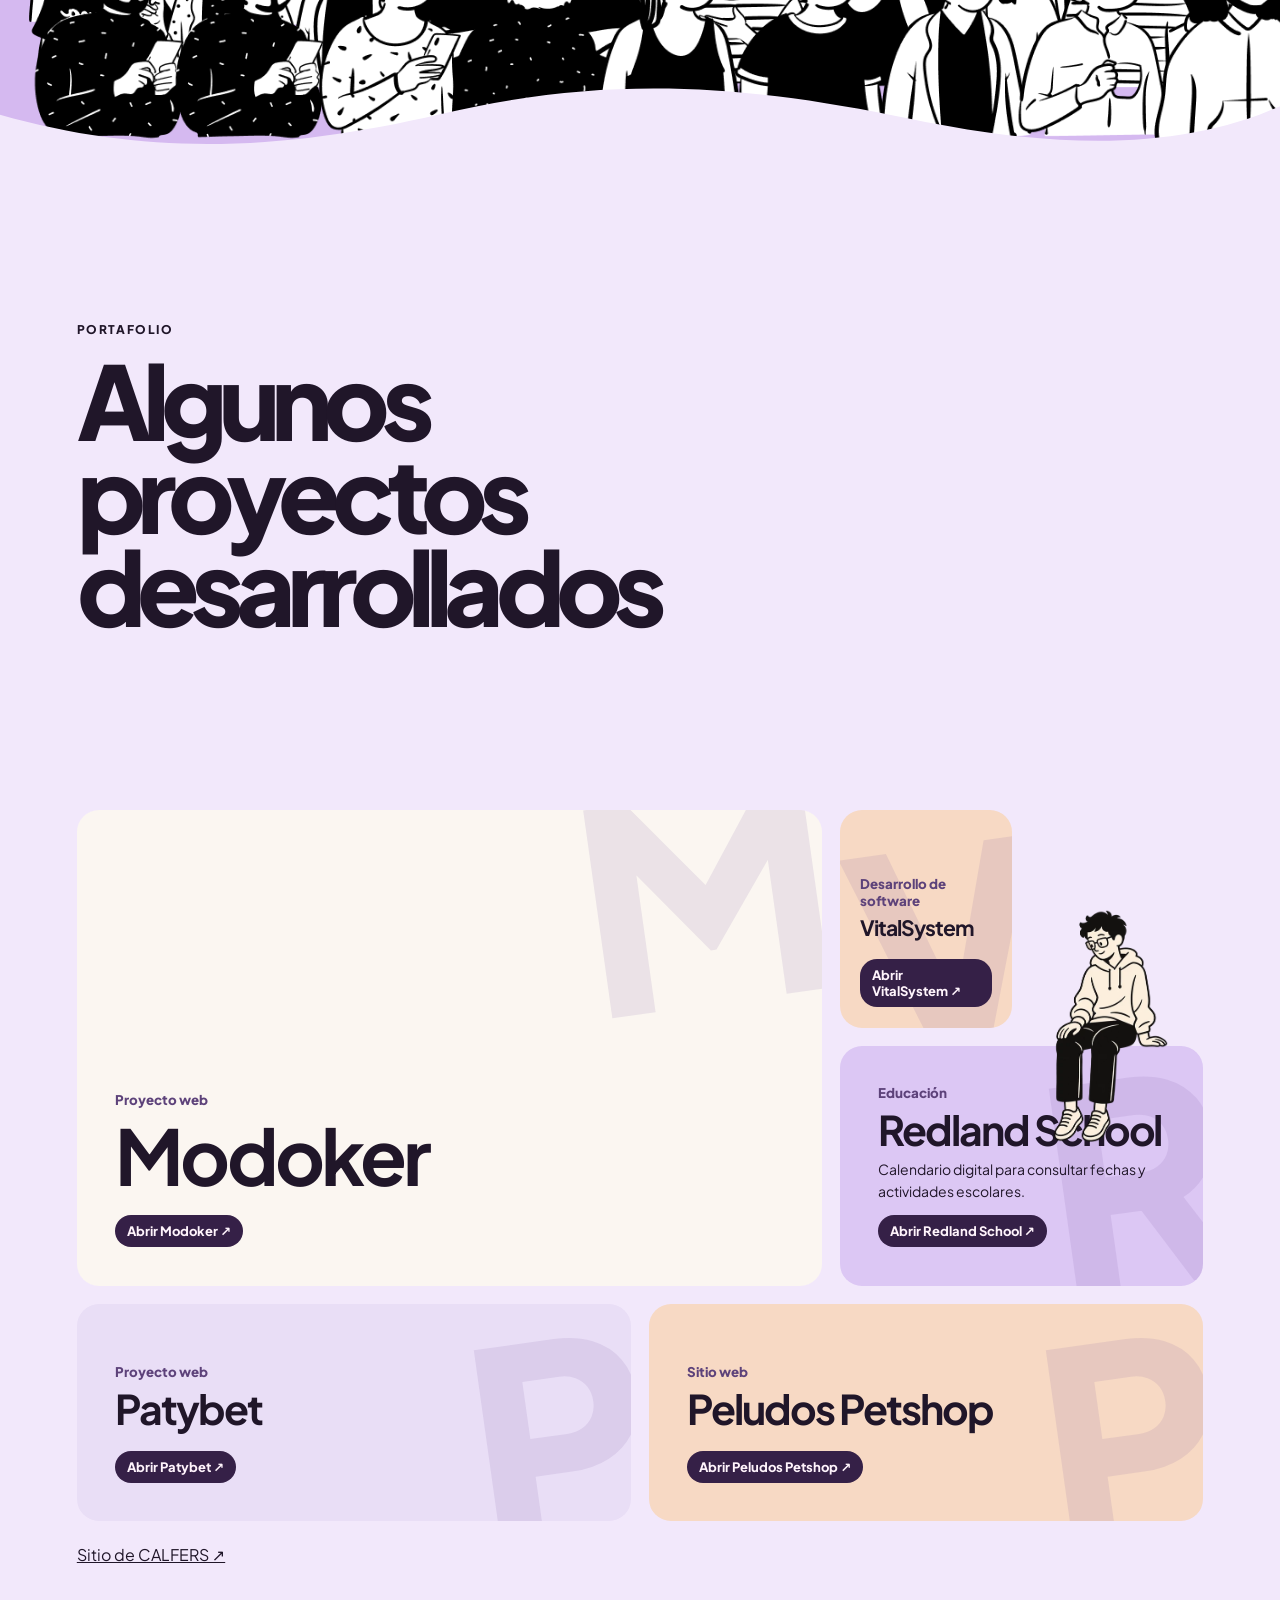
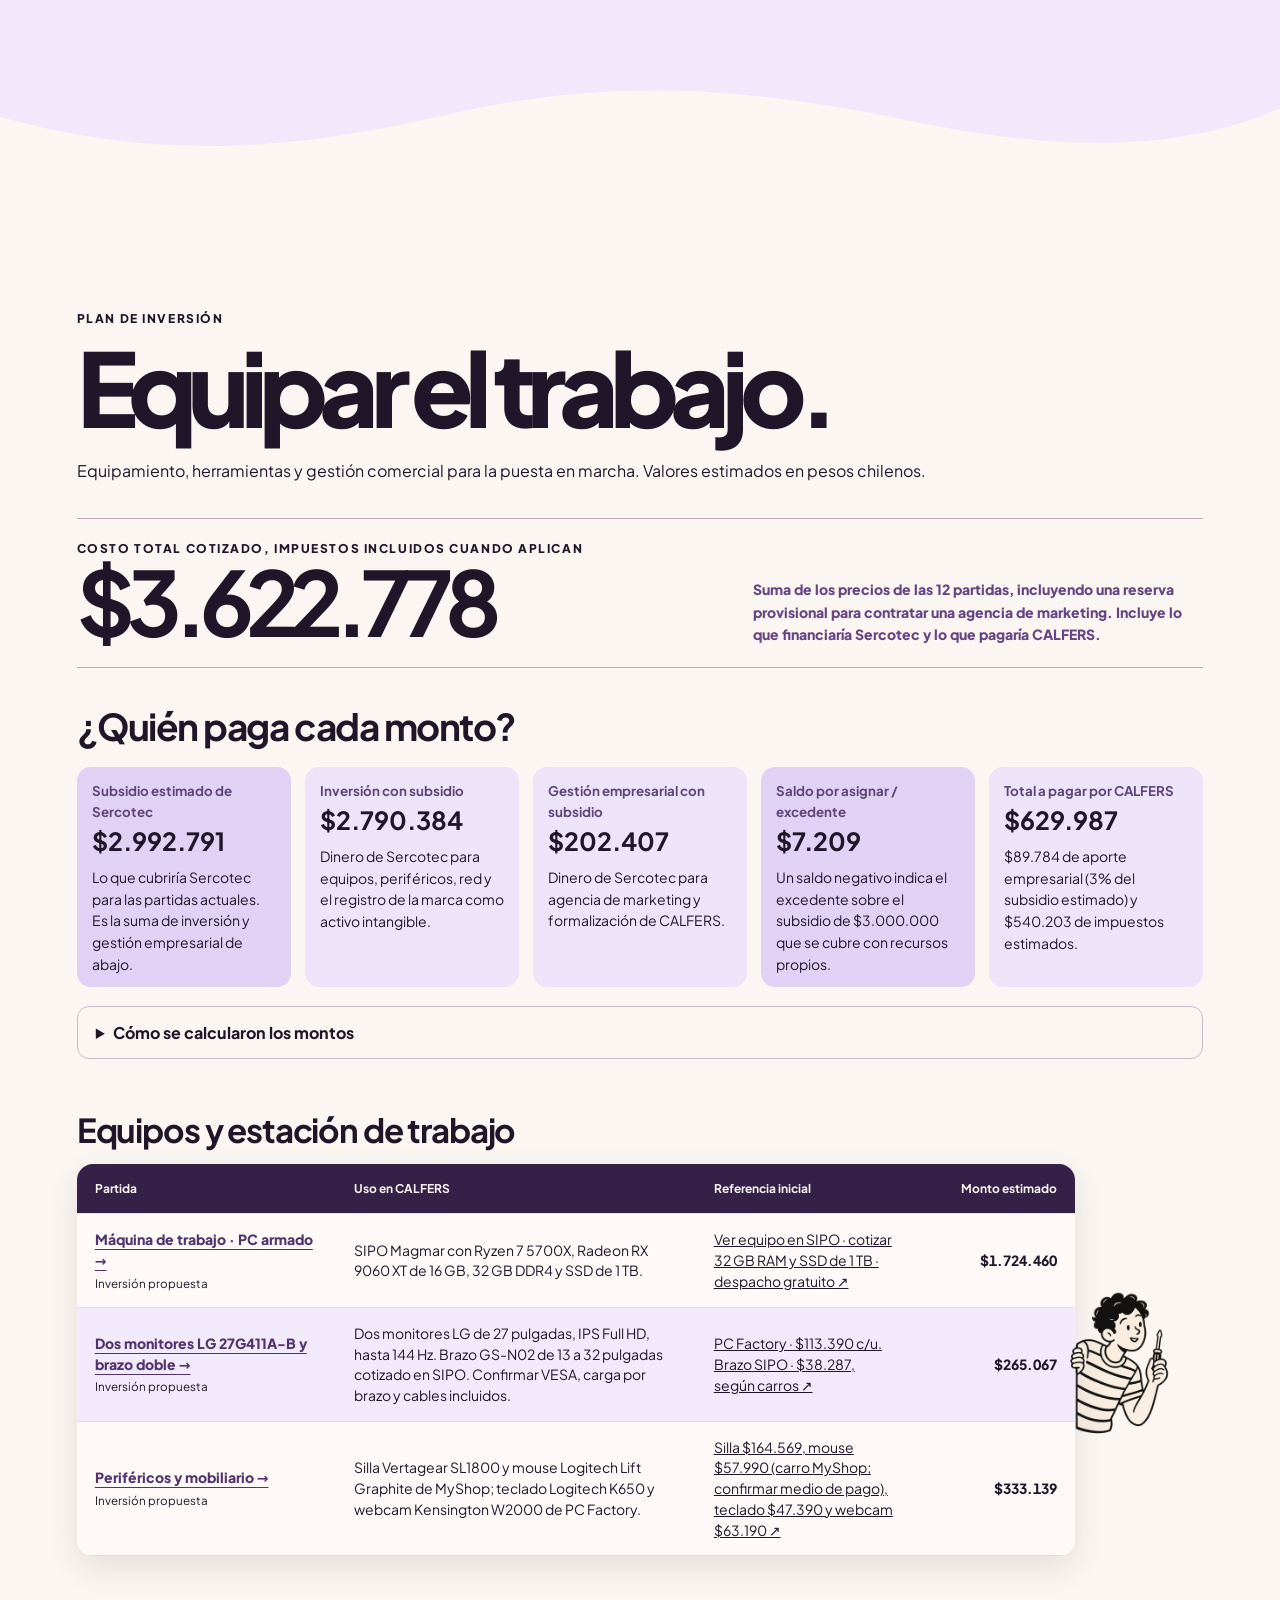
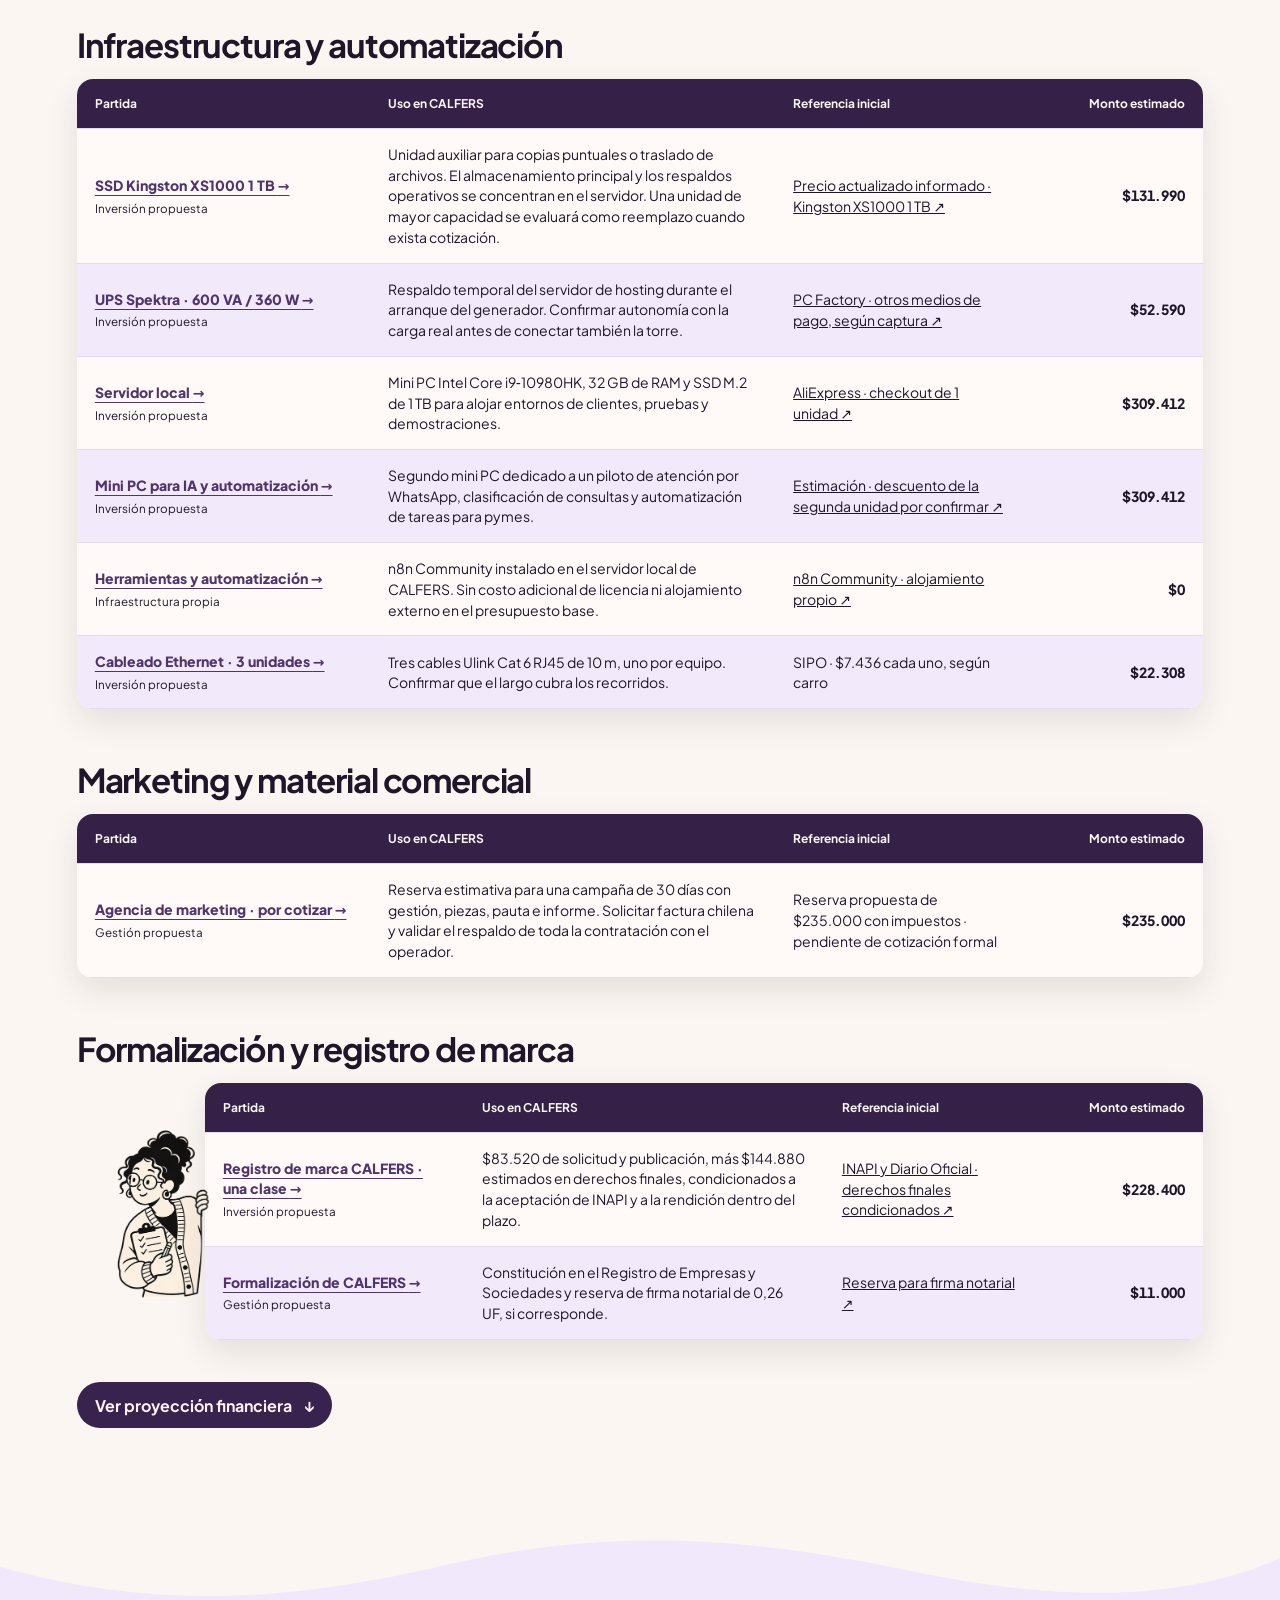
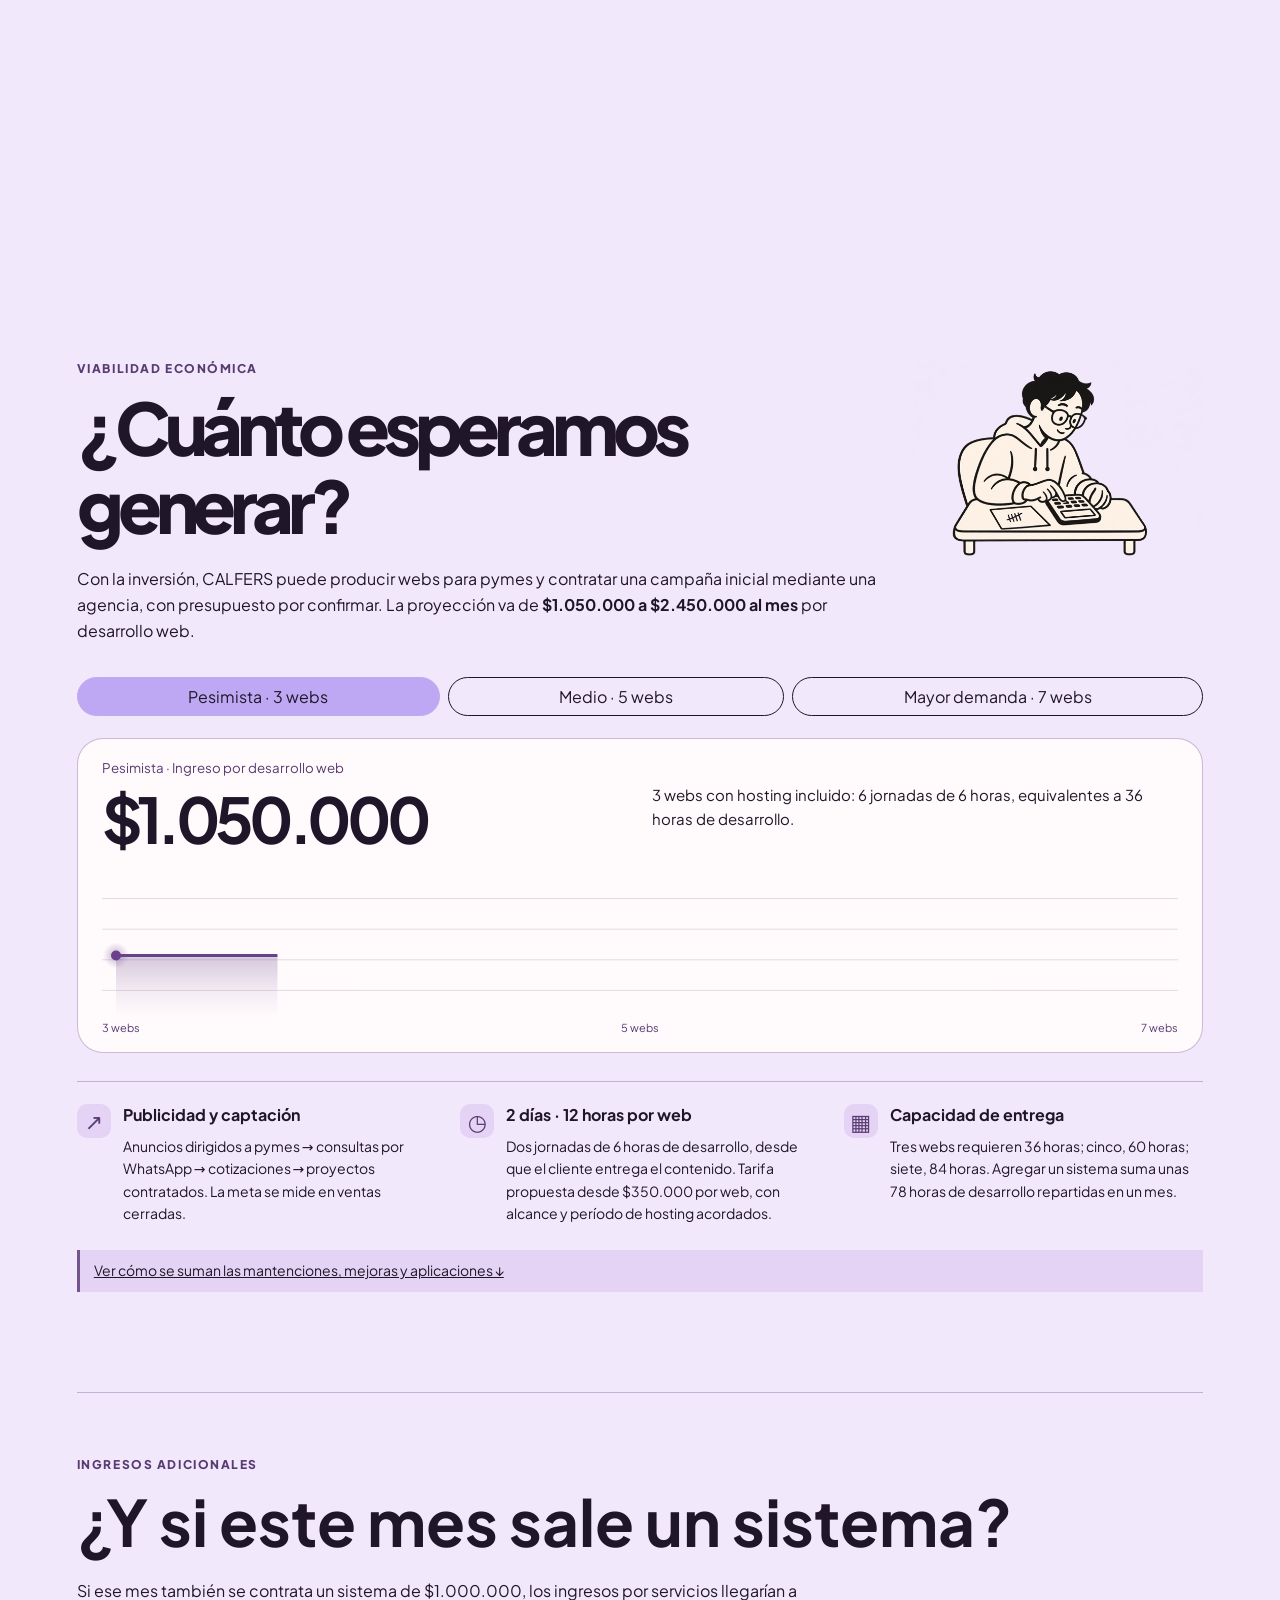
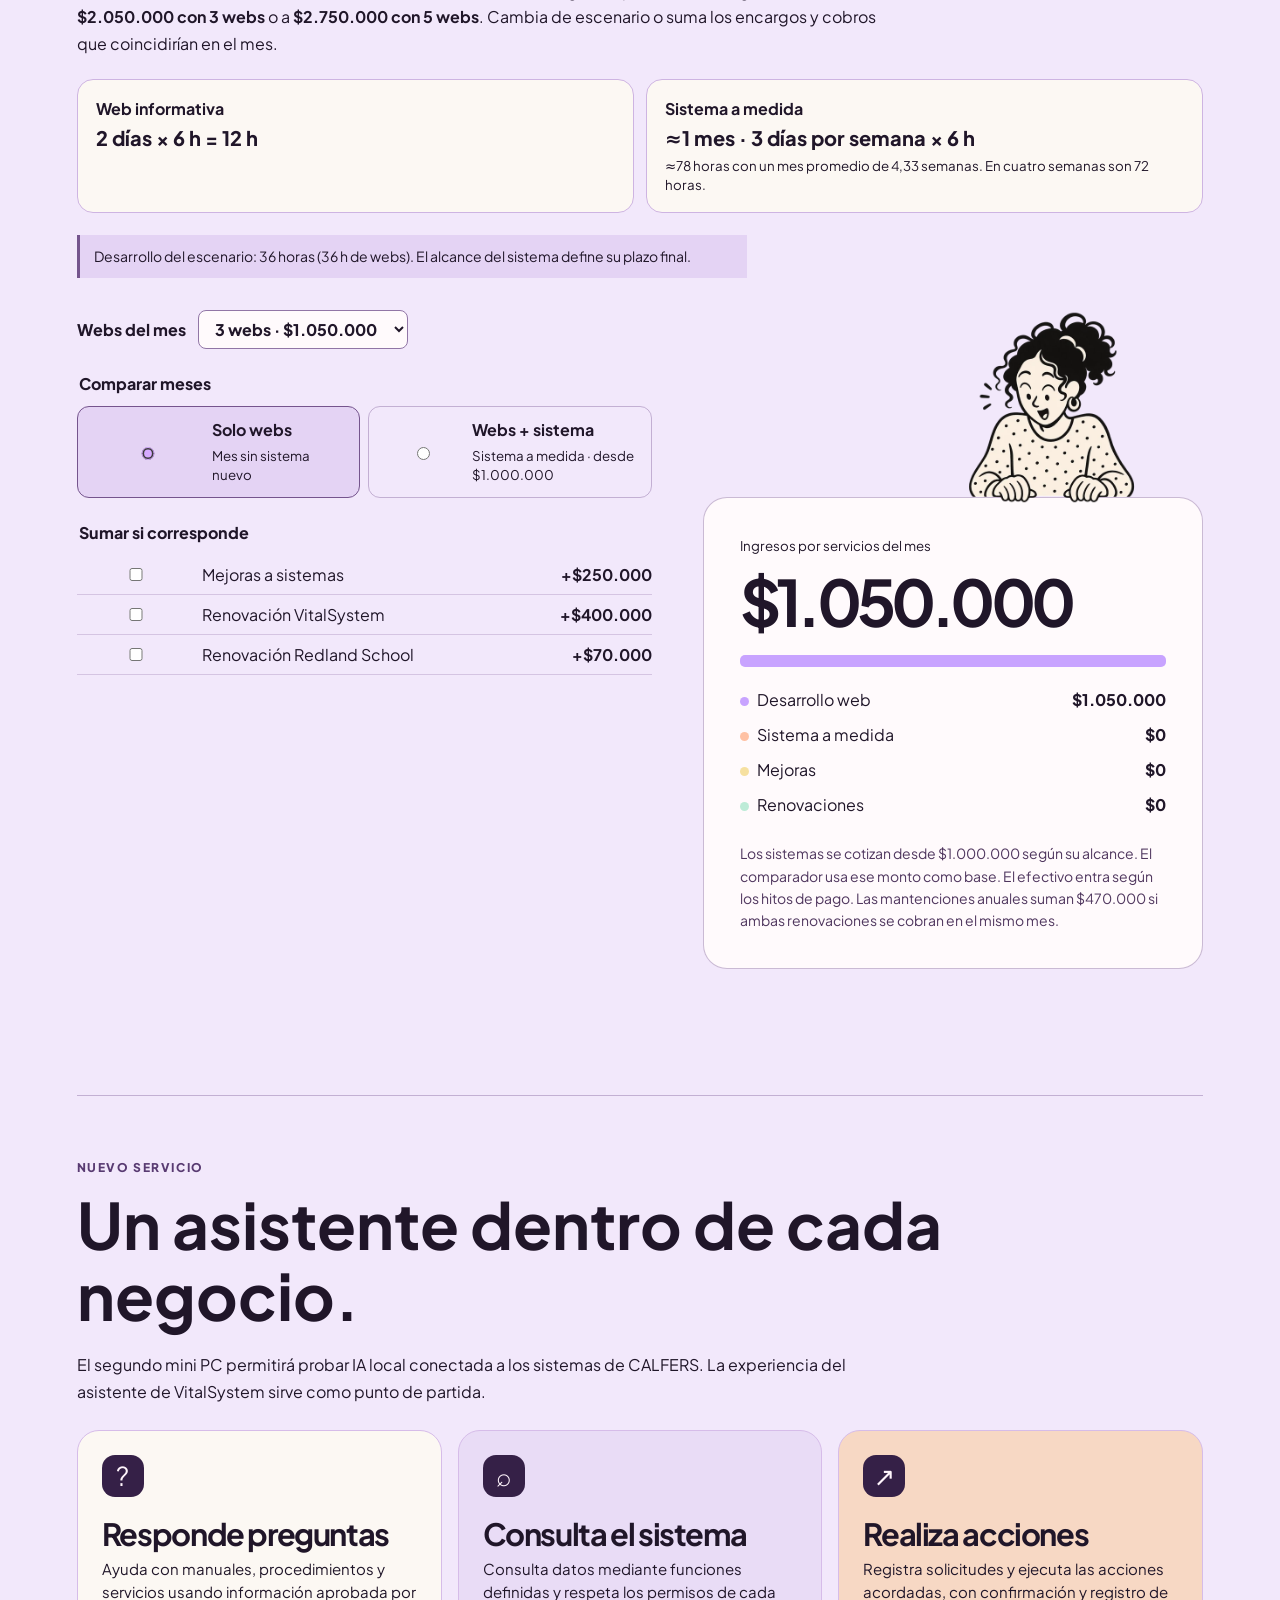
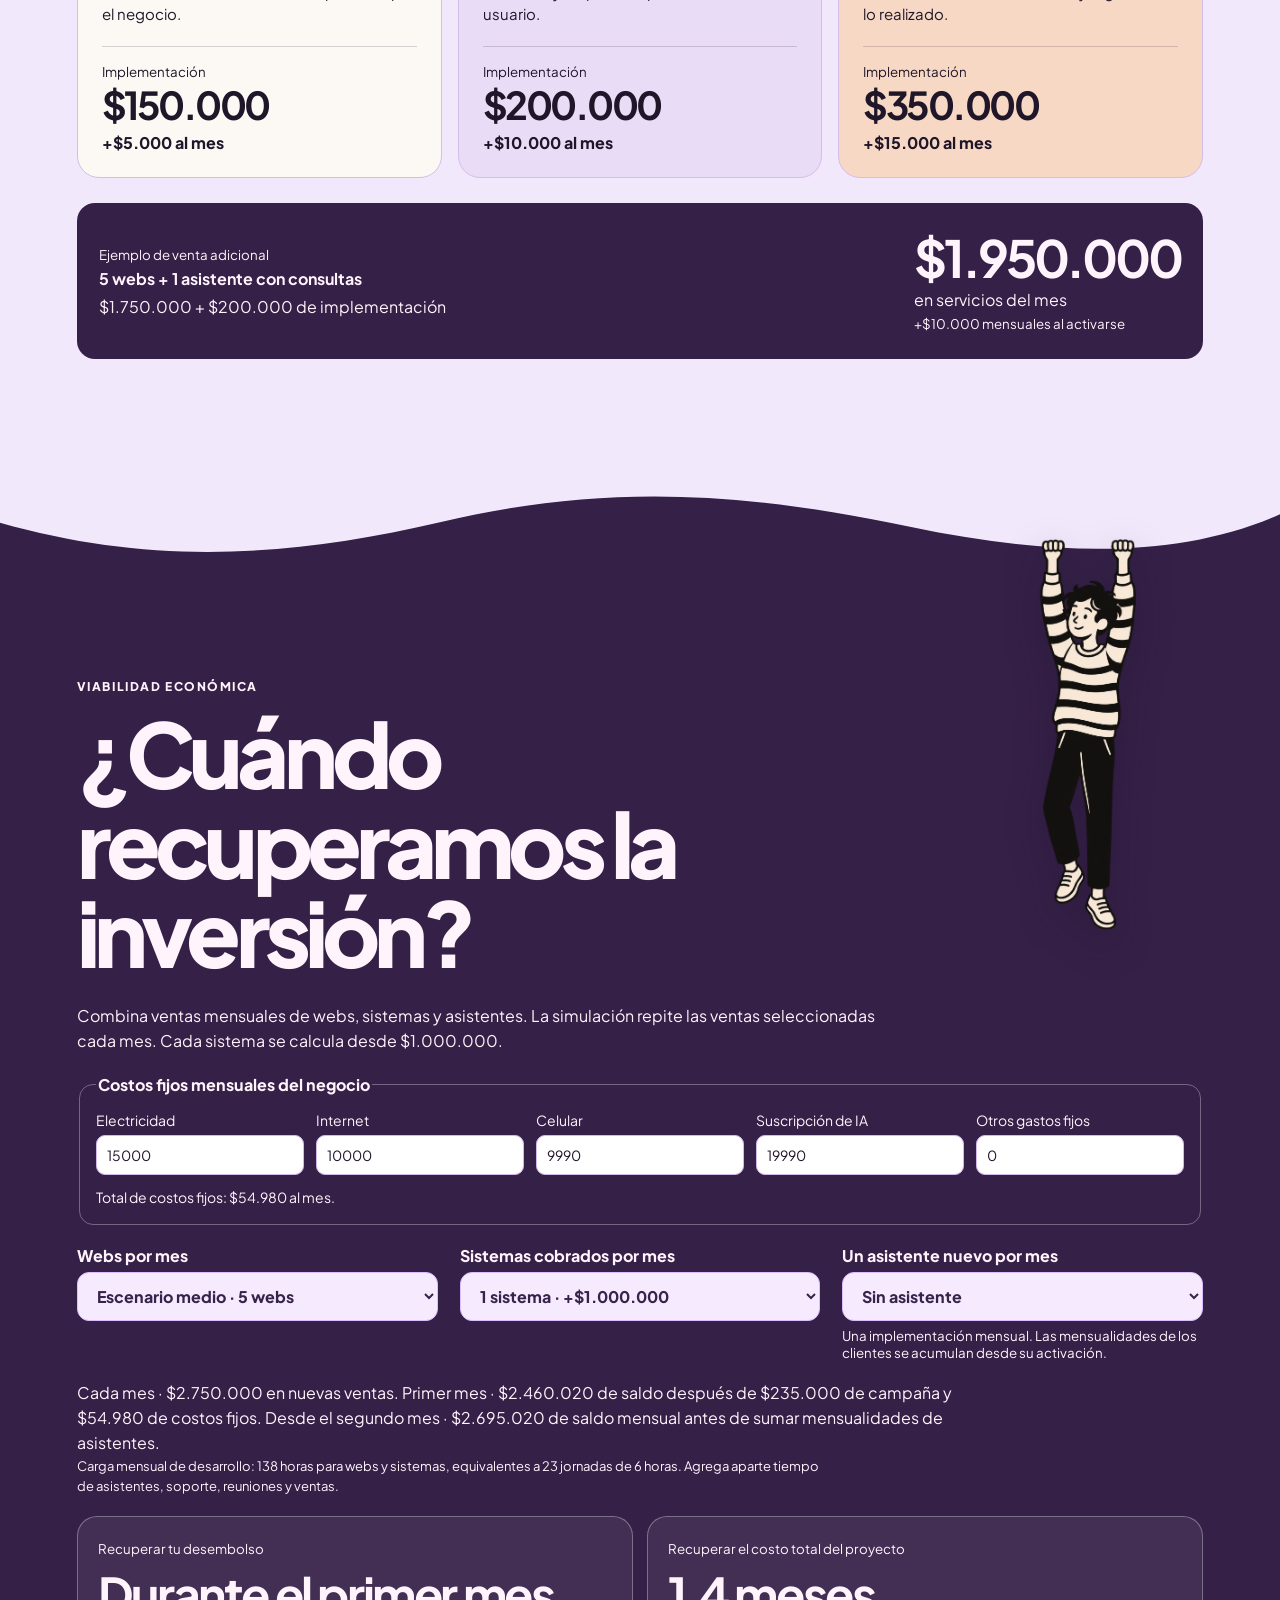
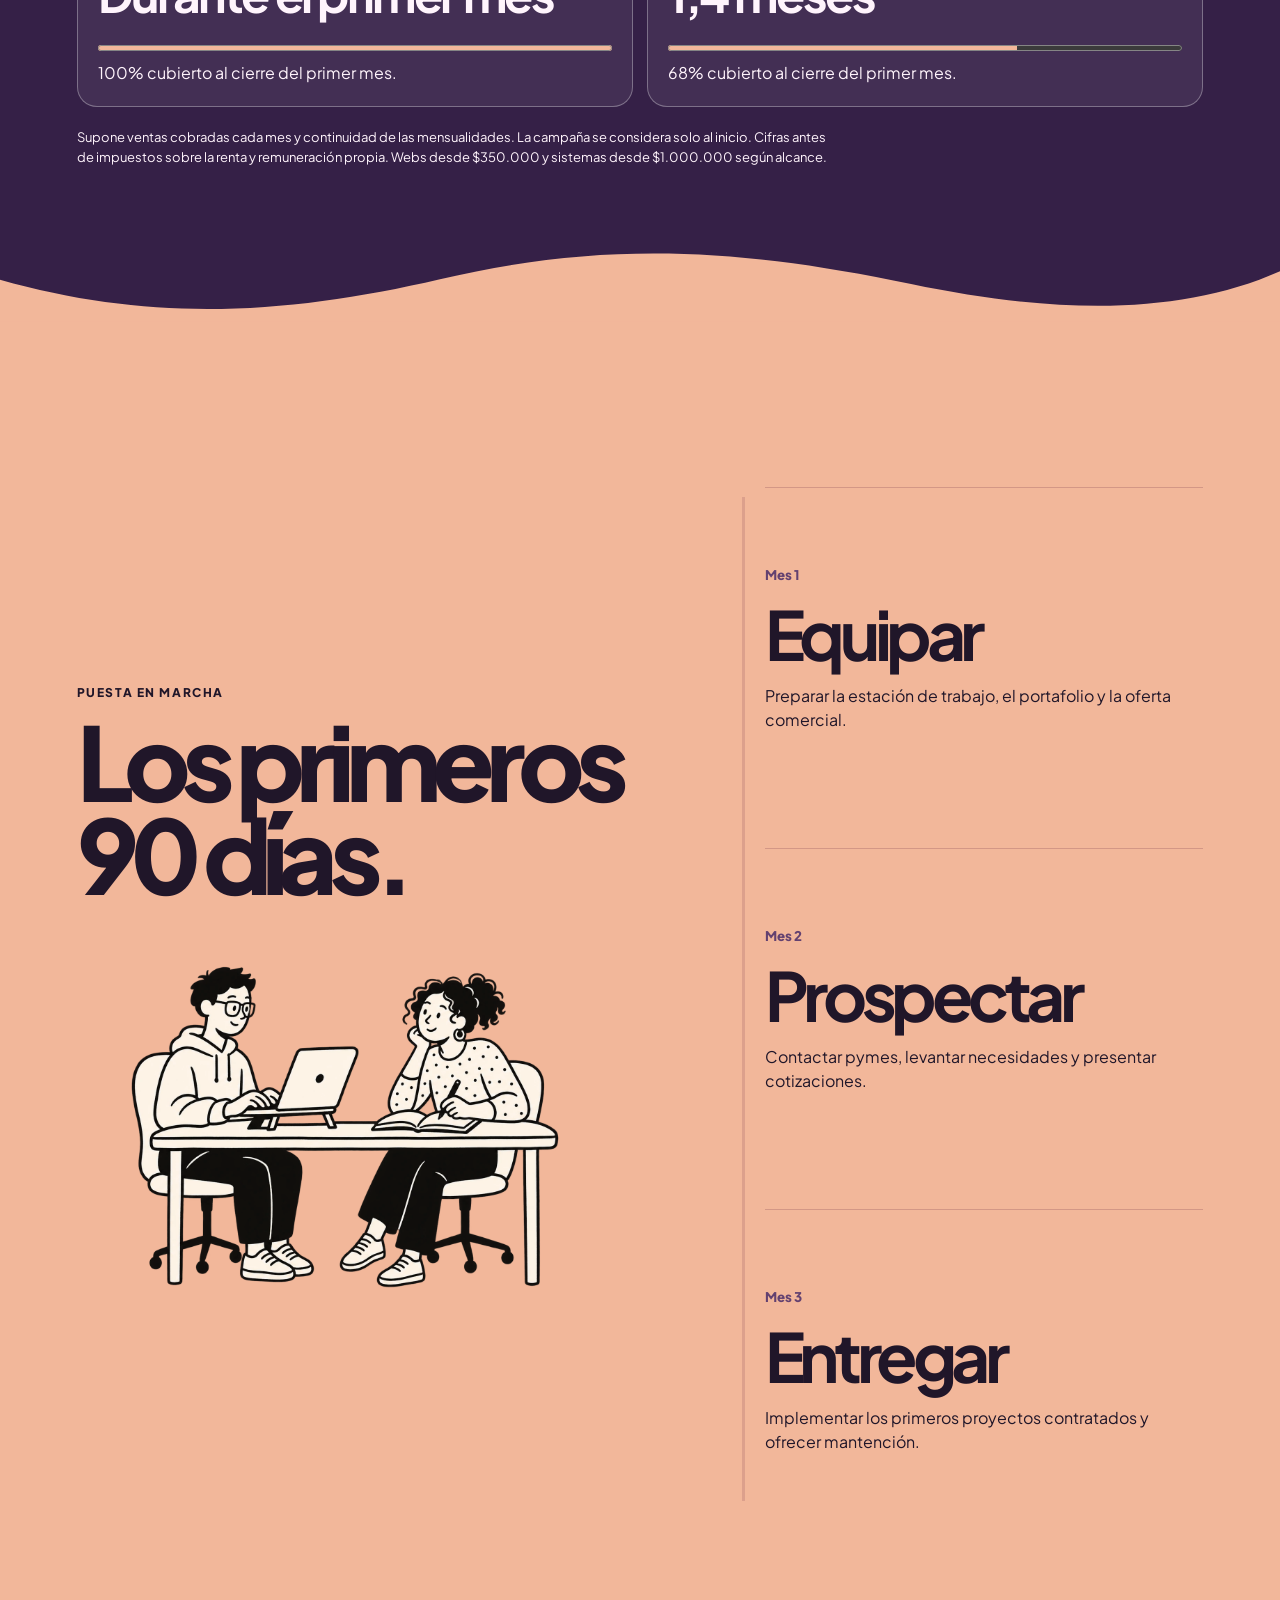
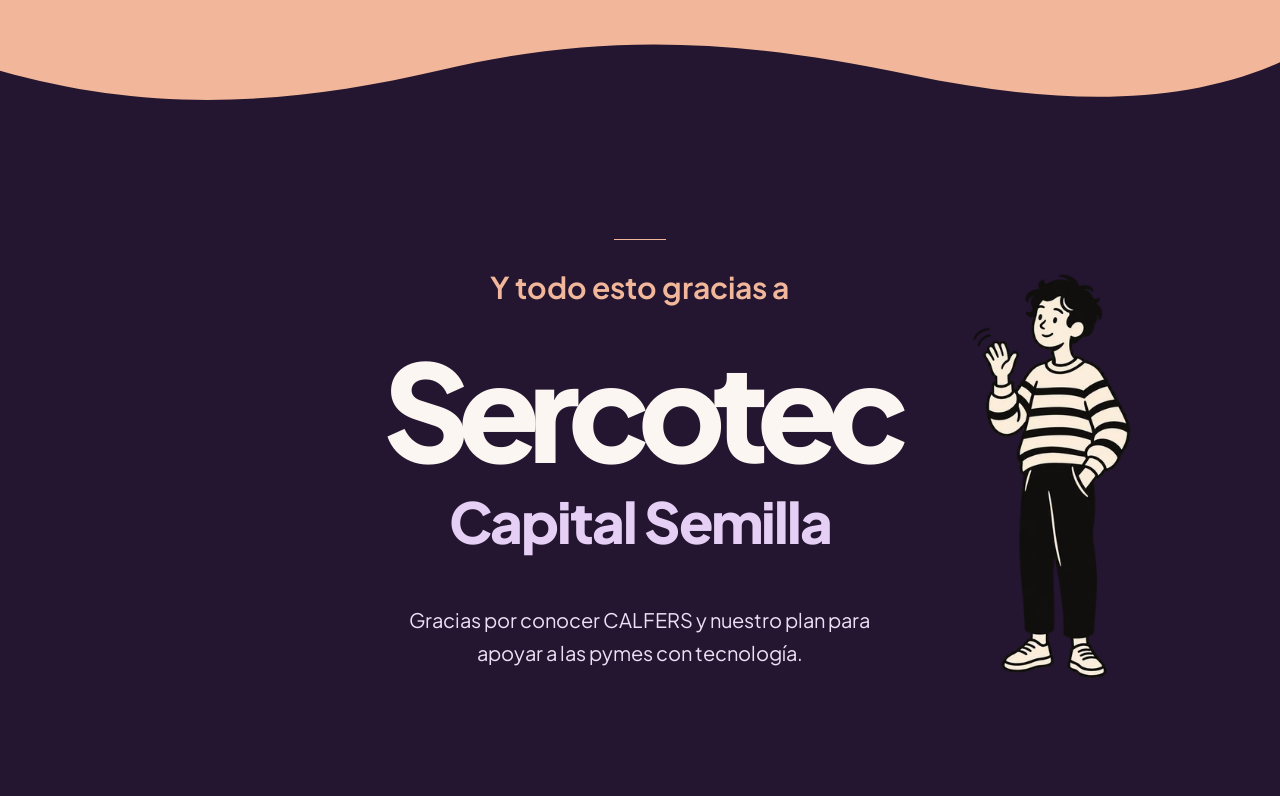
==== commit 32657e6f: "Quitar notas extensas de inversión y tarifas de asistentes" ====
--- a/CALFERS.html
+++ b/CALFERS.html
@@ -81,7 +81,7 @@
   <p>El carrito nuevo de periféricos suma $298.760 sin CMR. El carrito anterior salía $261.970 sin CMR, y en el cálculo anterior del plan se habían reservado $297.970 para esa partida.</p>
  </details>
 </section>
-<div id="purchases"></div><input type="hidden" id="originalInvest"><input type="hidden" id="originalManage"><p id="originalResult" hidden></p><p class="note">Valores estimados en CLP. Se incluye un mini PC según el checkout y se estima el mismo precio para el segundo, sujeto a que se repita el descuento. Cableado Ethernet estimado según la publicación. Tres cables de 10 metros. El inicio de marca se propone como activo intangible. El total incluye $144.880 de derechos finales de marca como partida condicionada. Si quedan fuera del plazo o F&J no los aprueba, el saldo de subsidio por asignar se estima en <span id="subsidyBalanceWithoutRights"></span>. La capacitación se retiró del presupuesto tras la reunión. La reserva para agencia es estimativa y requiere cotización con factura y aprobación. La silla seleccionada es Vertagear SL1800 de MyShop a $164.569. El mouse Logitech Lift Graphite se cambia a MyShop por $57.990 según el carro; confirmar precio para el medio de pago autorizado. Precios de otros medios de pago. SIPO y MyShop tienen despacho gratuito; PC Factory tiene retiro gratuito. Falta confirmar el envío del SSD externo. <a href="https://www.sercotec.cl/convocatoria/capital-semilla-modo-empleo-region-de-ohiggins/" target="_blank" rel="noopener">Ficha del programa ↗</a></p>
+<div id="purchases"></div><input type="hidden" id="originalInvest"><input type="hidden" id="originalManage"><p id="originalResult" hidden></p>
 <a class="finance-transition-link" href="#proyeccion">Ver proyección financiera <span aria-hidden="true">↓</span></a>
 </div></section>
 <style>
@@ -173,7 +173,7 @@
   <article class="enter"><span class="ai-plan-icon" aria-hidden="true">↗</span><h4>Realiza acciones</h4><p>Registra solicitudes y ejecuta las acciones acordadas, con confirmación y registro de lo realizado.</p><div class="ai-prices"><small>Implementación</small><strong>$350.000</strong><span>+$15.000 al mes</span></div></article>
  </div>
  <div class="ai-example"><div><small>Ejemplo de venta adicional</small><strong>5 webs + 1 asistente con consultas</strong><p>$1.750.000 + $200.000 de implementación</p></div><div><strong>$1.950.000</strong><span>en servicios del mes</span><small>+$10.000 mensuales al activarse</small></div></div>
- <p class="note">Tarifas iniciales propuestas antes de IVA. La mensualidad incluye alojamiento del asistente, monitoreo básico y corrección de fallas de la integración entregada. Nuevas funciones y conexiones se cotizan aparte. La capacidad y el volumen de uso se validarán con pruebas antes de ampliar el servicio.</p>
+ 
 </div>
 <style>
 .delivery-plan{display:grid;grid-template-columns:repeat(auto-fit,minmax(220px,1fr));gap:12px;margin:22px 0}.delivery-plan article{padding:18px;border:1px solid #ceb4e2;border-radius:16px;background:#fcf8f3}.delivery-plan strong,.delivery-plan span,.delivery-plan small{display:block}.delivery-plan span{font-size:20px;font-weight:750;margin:6px 0}.delivery-plan small{line-height:1.4}
@@ -868,7 +868,7 @@
   ownTaxes:total-subsidy-contribution,grossInvestment:investment,grossManagement:management,
   subsidyBalanceWithoutRights:budgetLimit-investmentWithoutRights-managementSubsidy
  };
- Object.entries(amounts).forEach(([id,amount])=>{one('#'+id).textContent=clp(amount)});
+ Object.entries(amounts).forEach(([id,amount])=>{if(one('#'+id))one('#'+id).textContent=clp(amount)});
  renderRecovery(amounts.ownBudget,total,marketing);
  one('#originalResult').textContent=one('#originalInvest').value&&one('#originalManage').value?'Total original '+clp(read('originalInvest')+read('originalManage'))+' · Diferencia en inversión '+clp(investment-read('originalInvest'))+' · Diferencia en gestión '+clp(management-read('originalManage')):'Pendiente de transcribir desde el formulario enviado.';
  all('[data-field]').forEach(display=>{
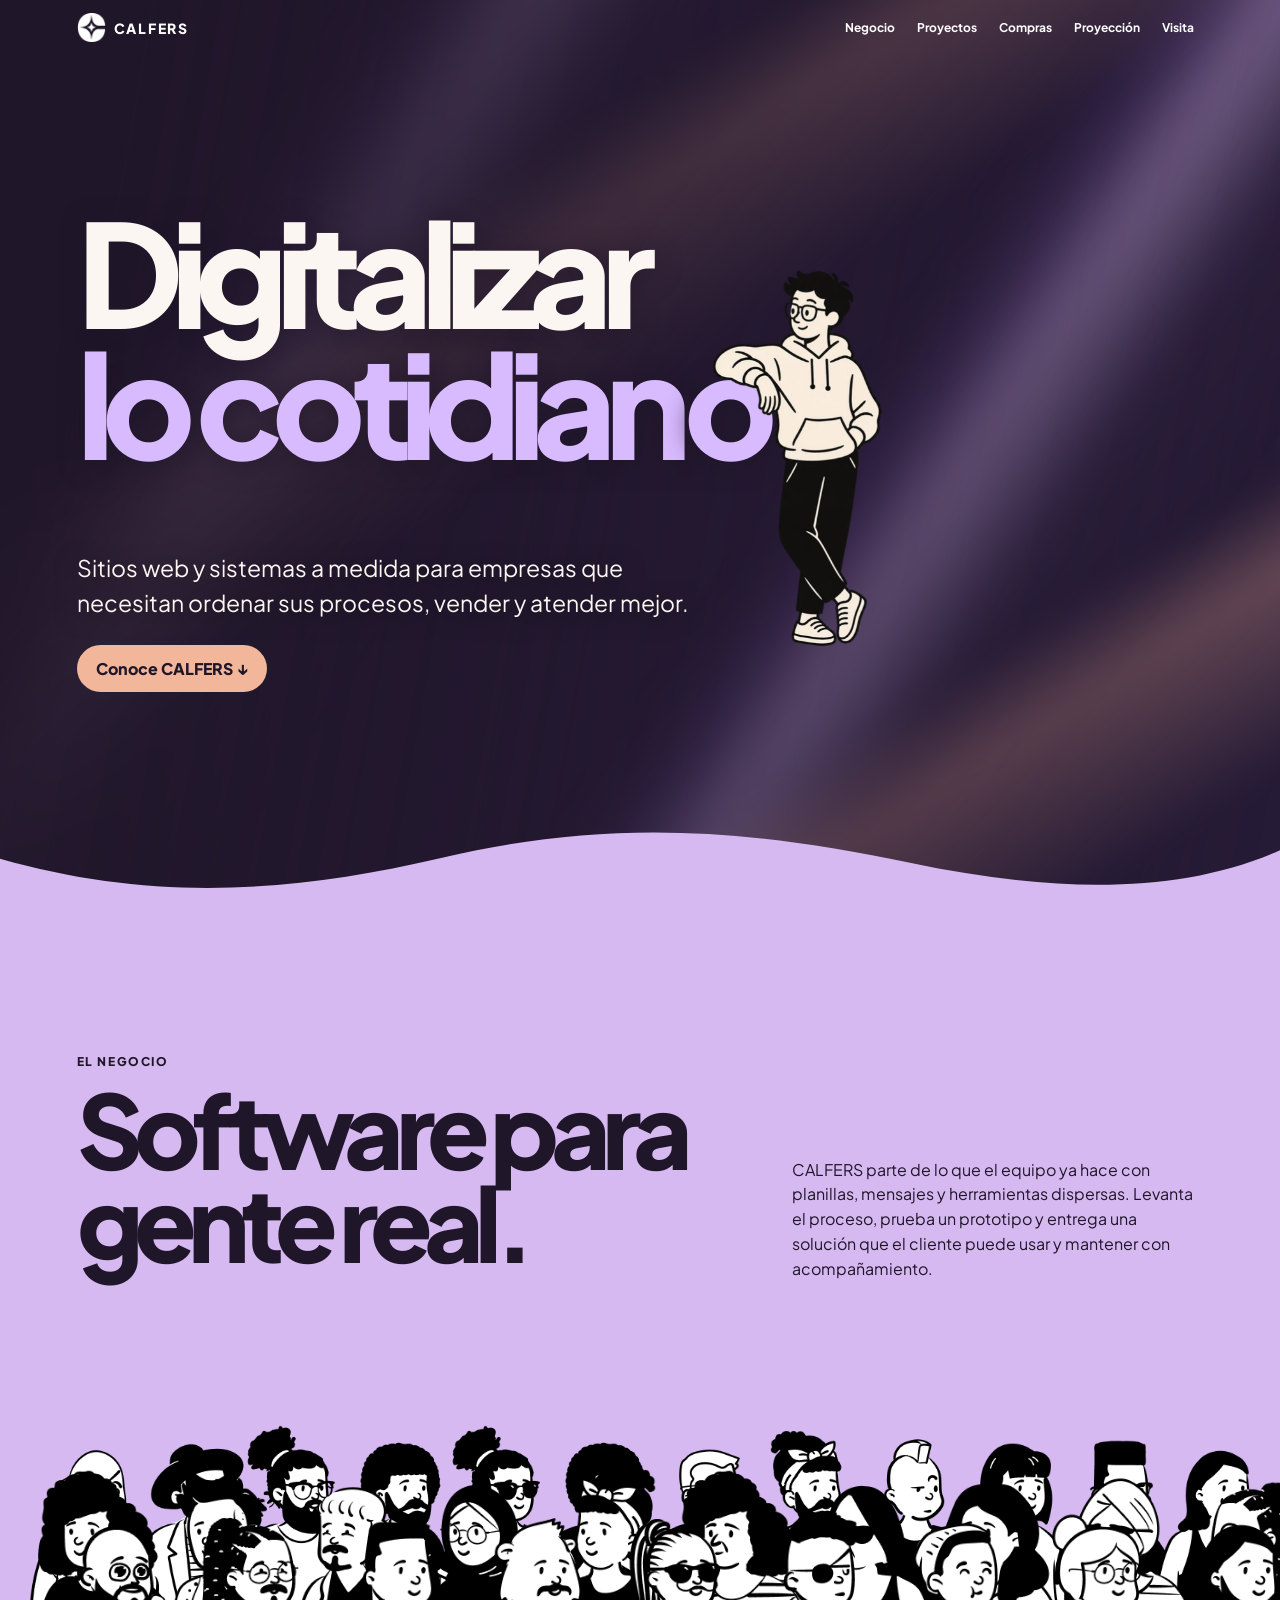
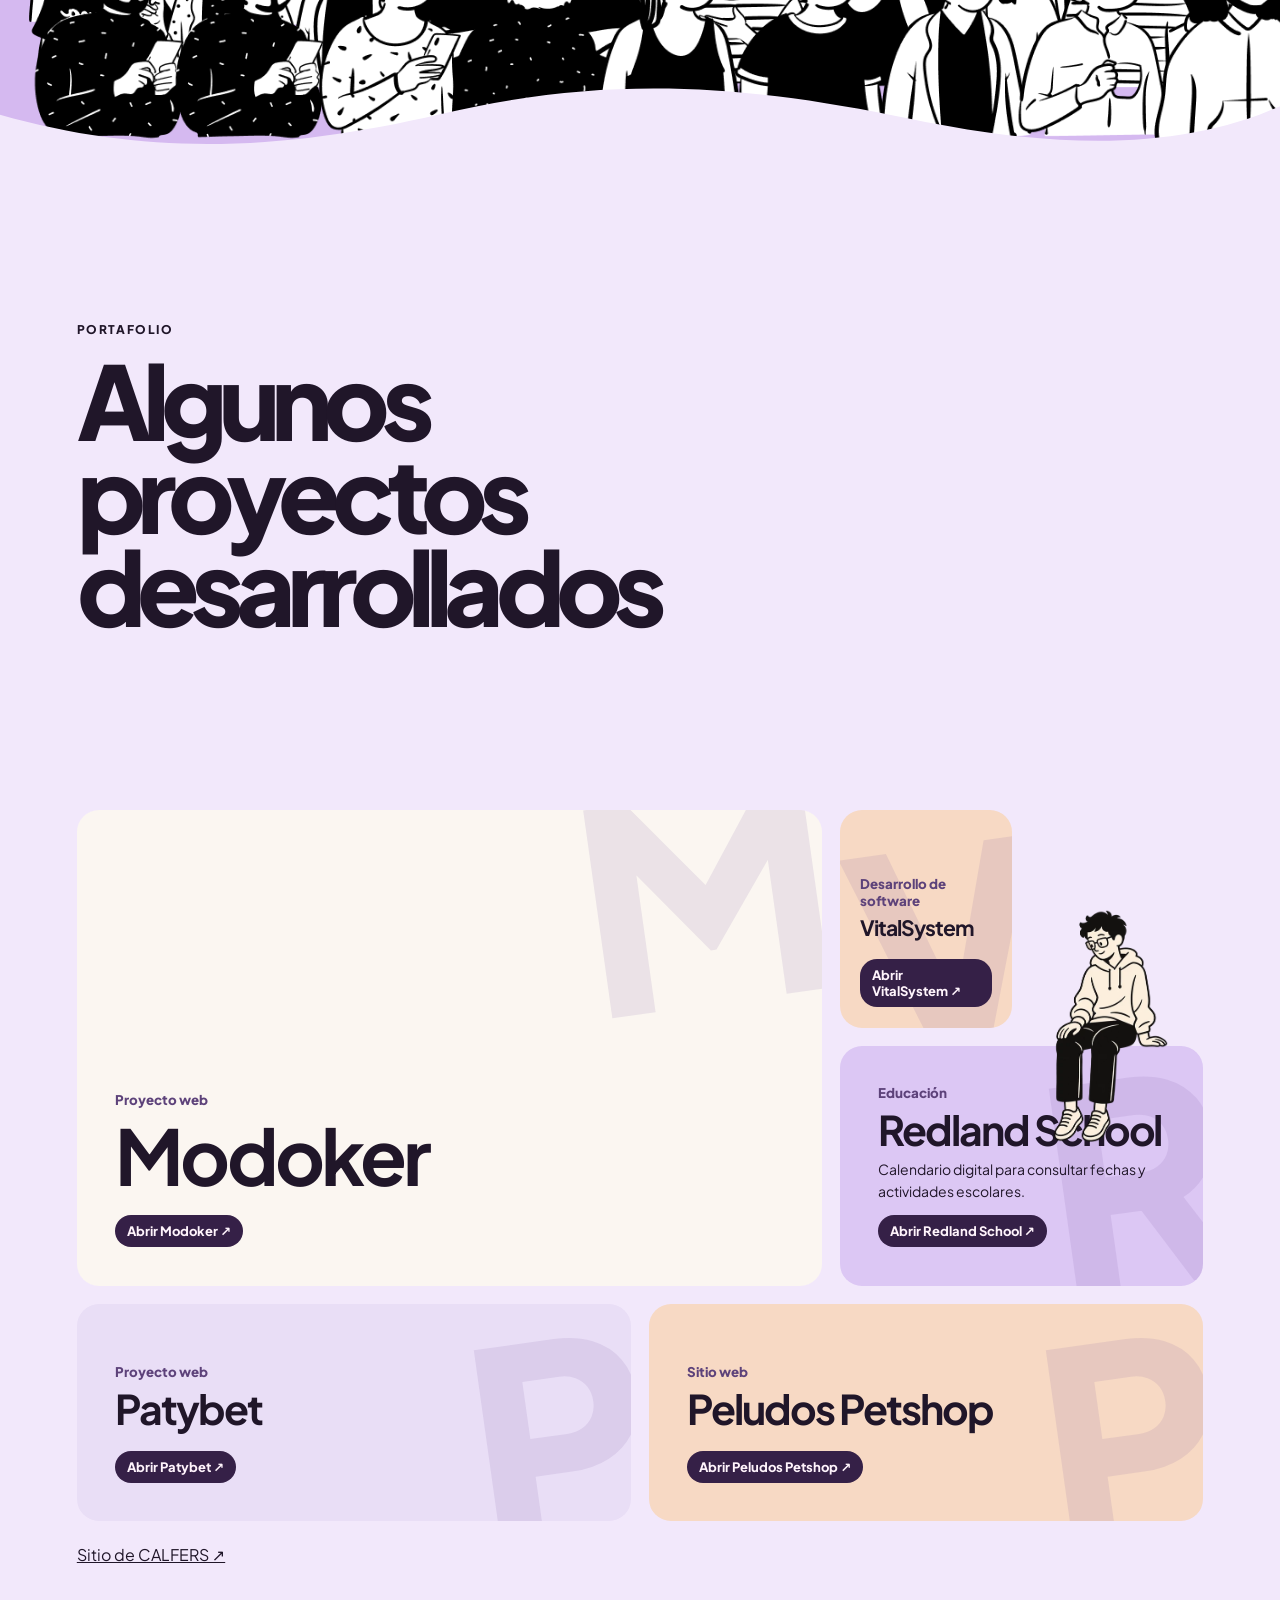
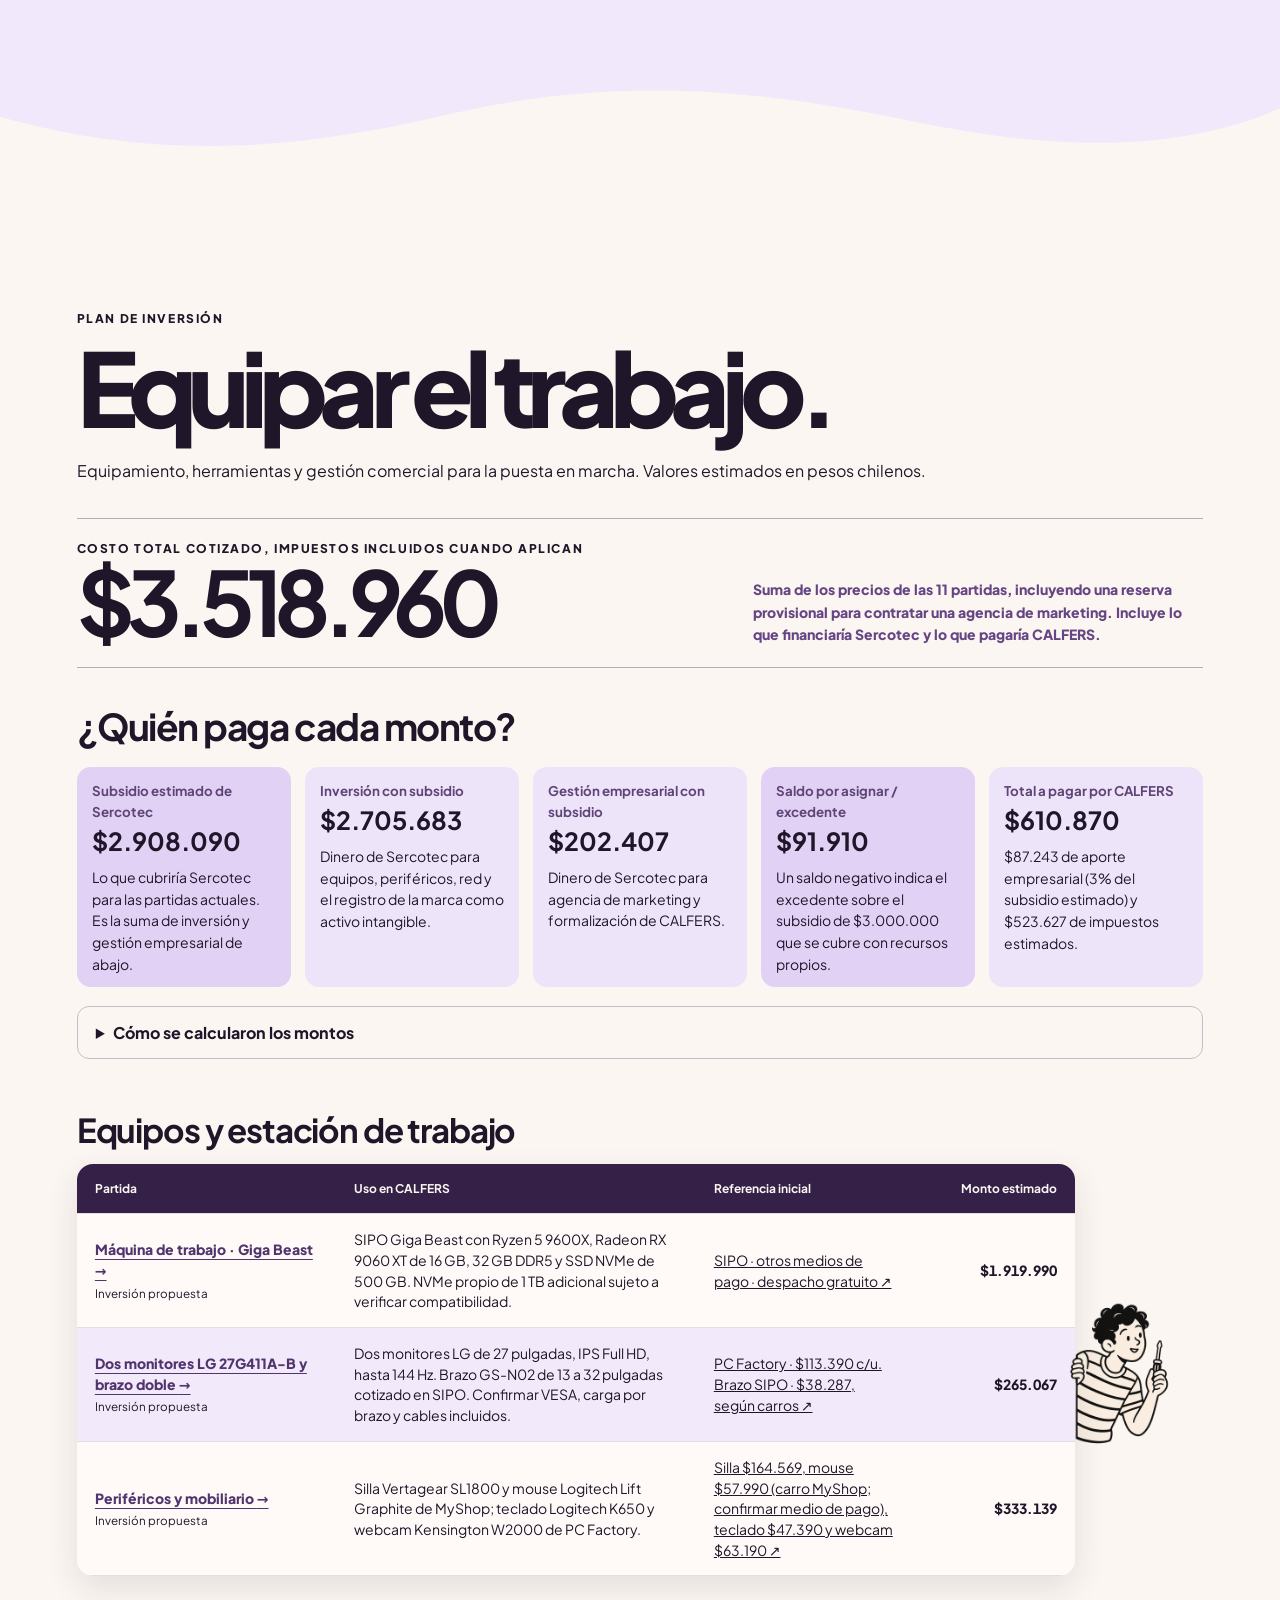
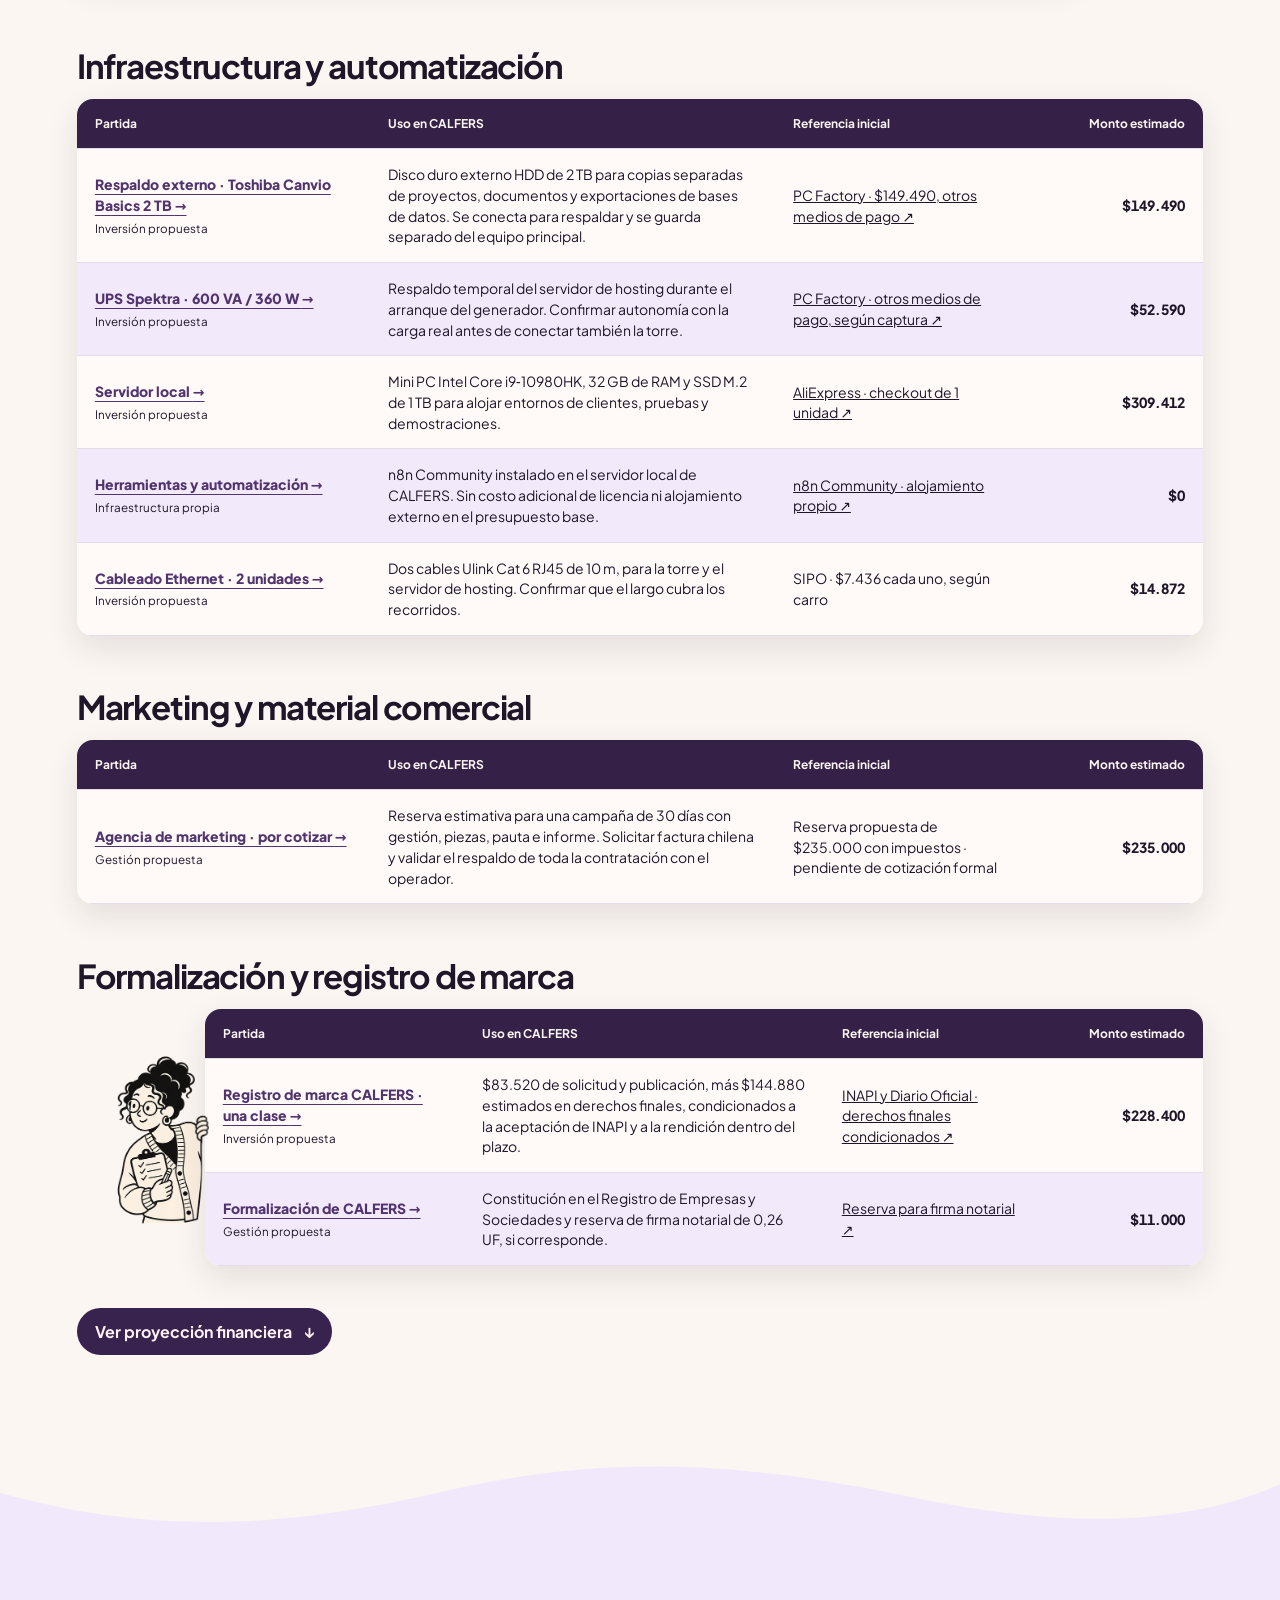
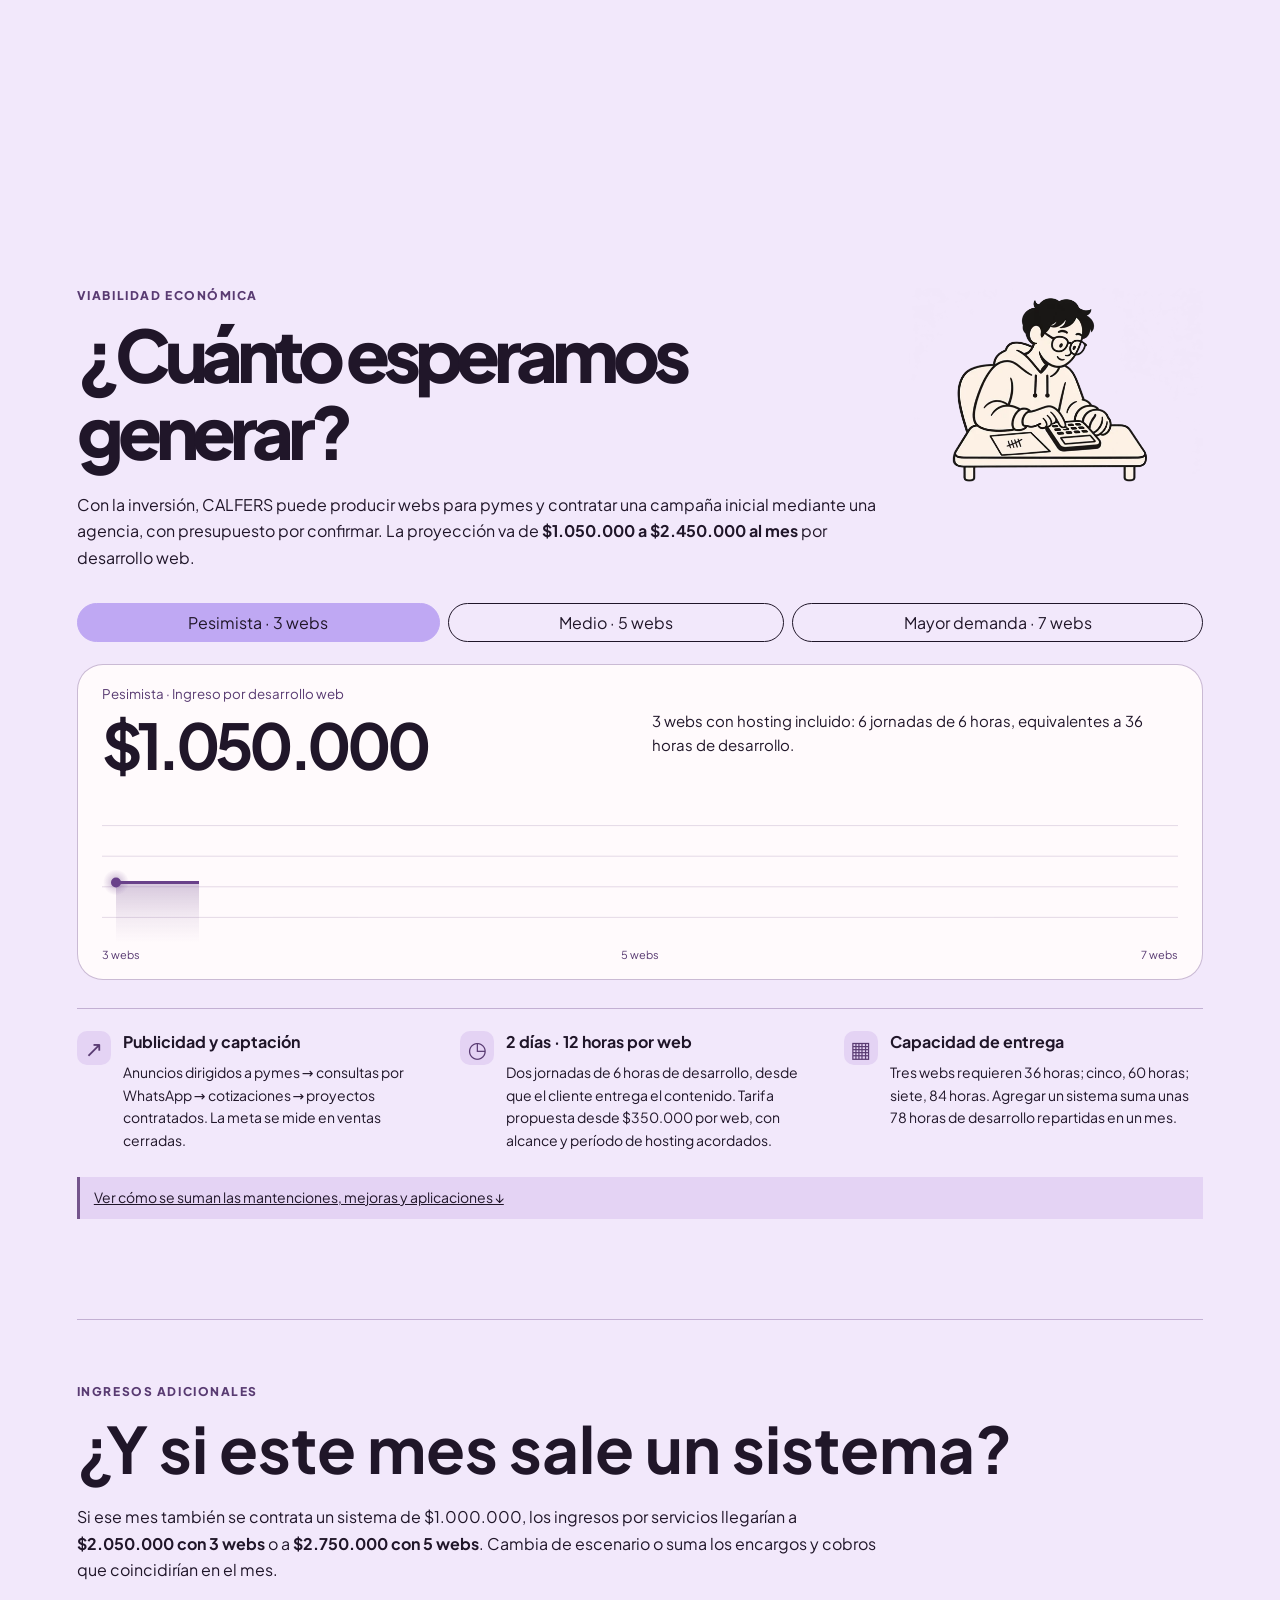
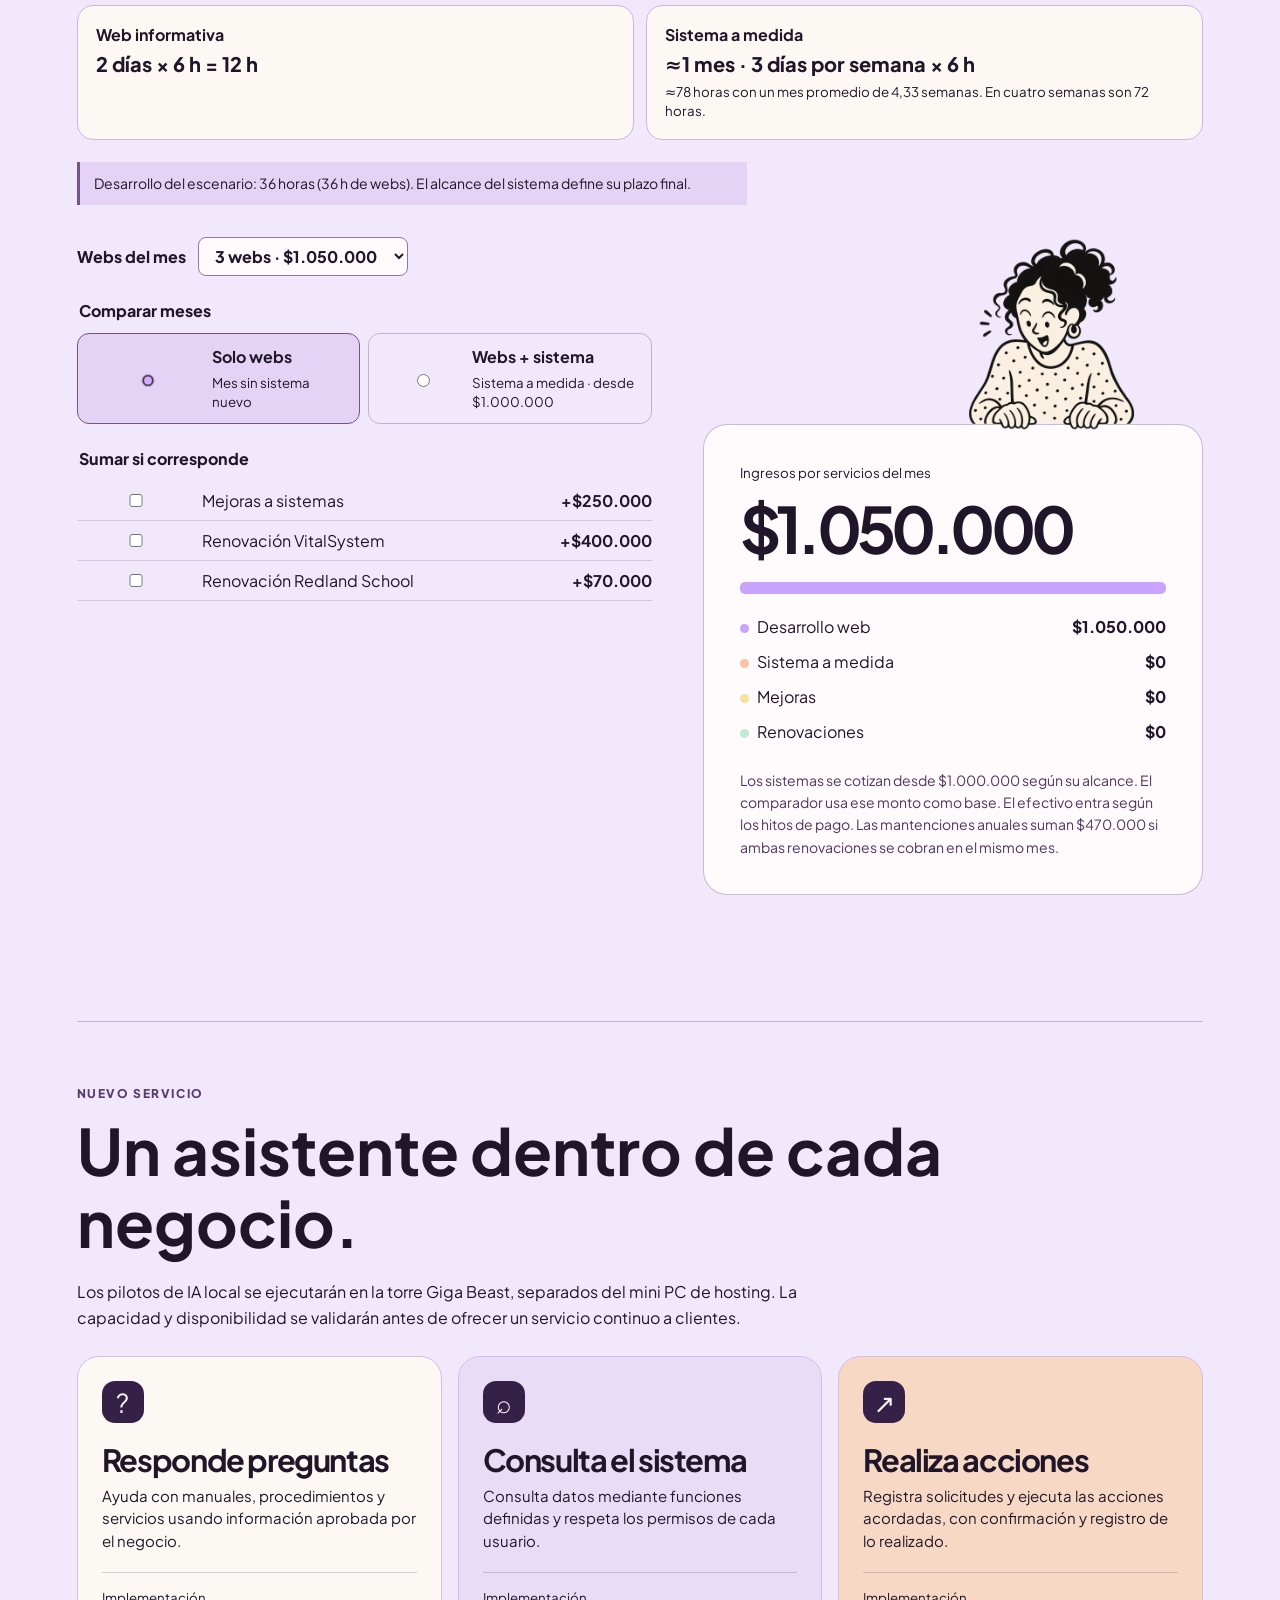
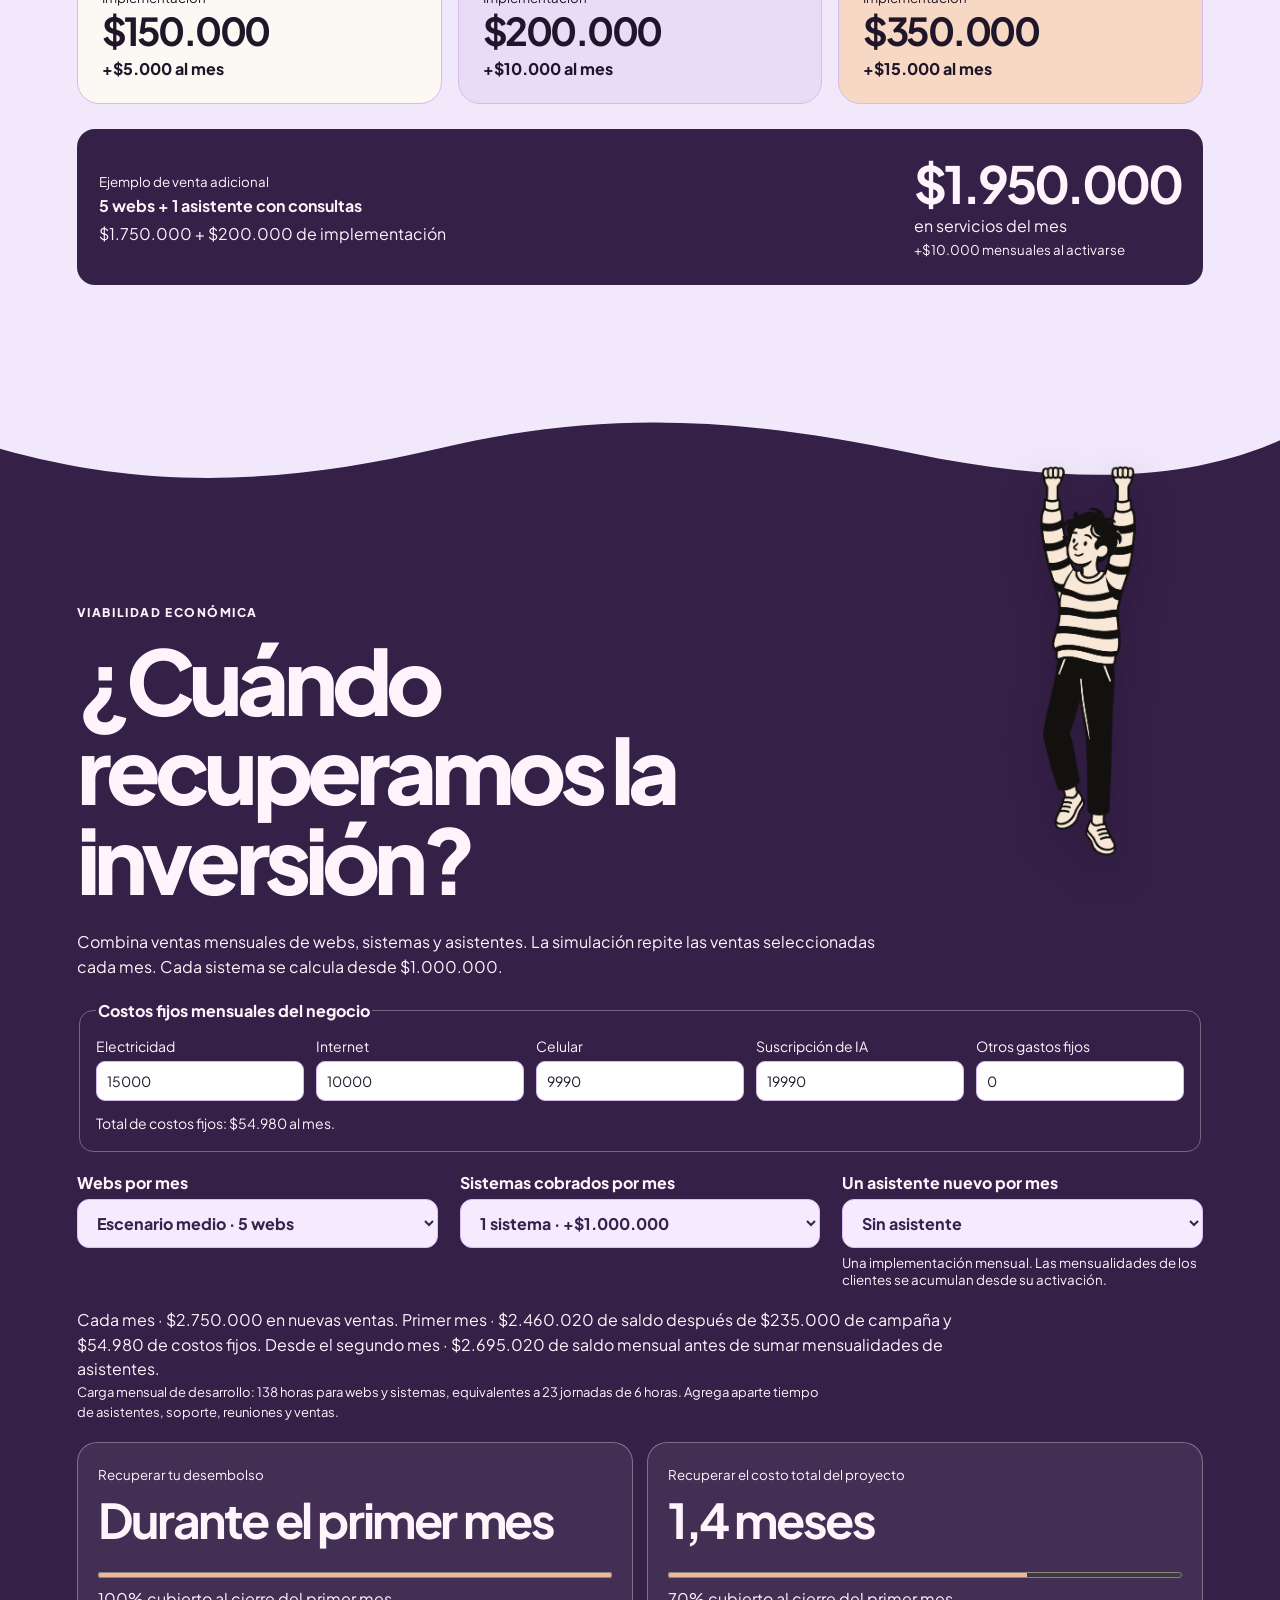
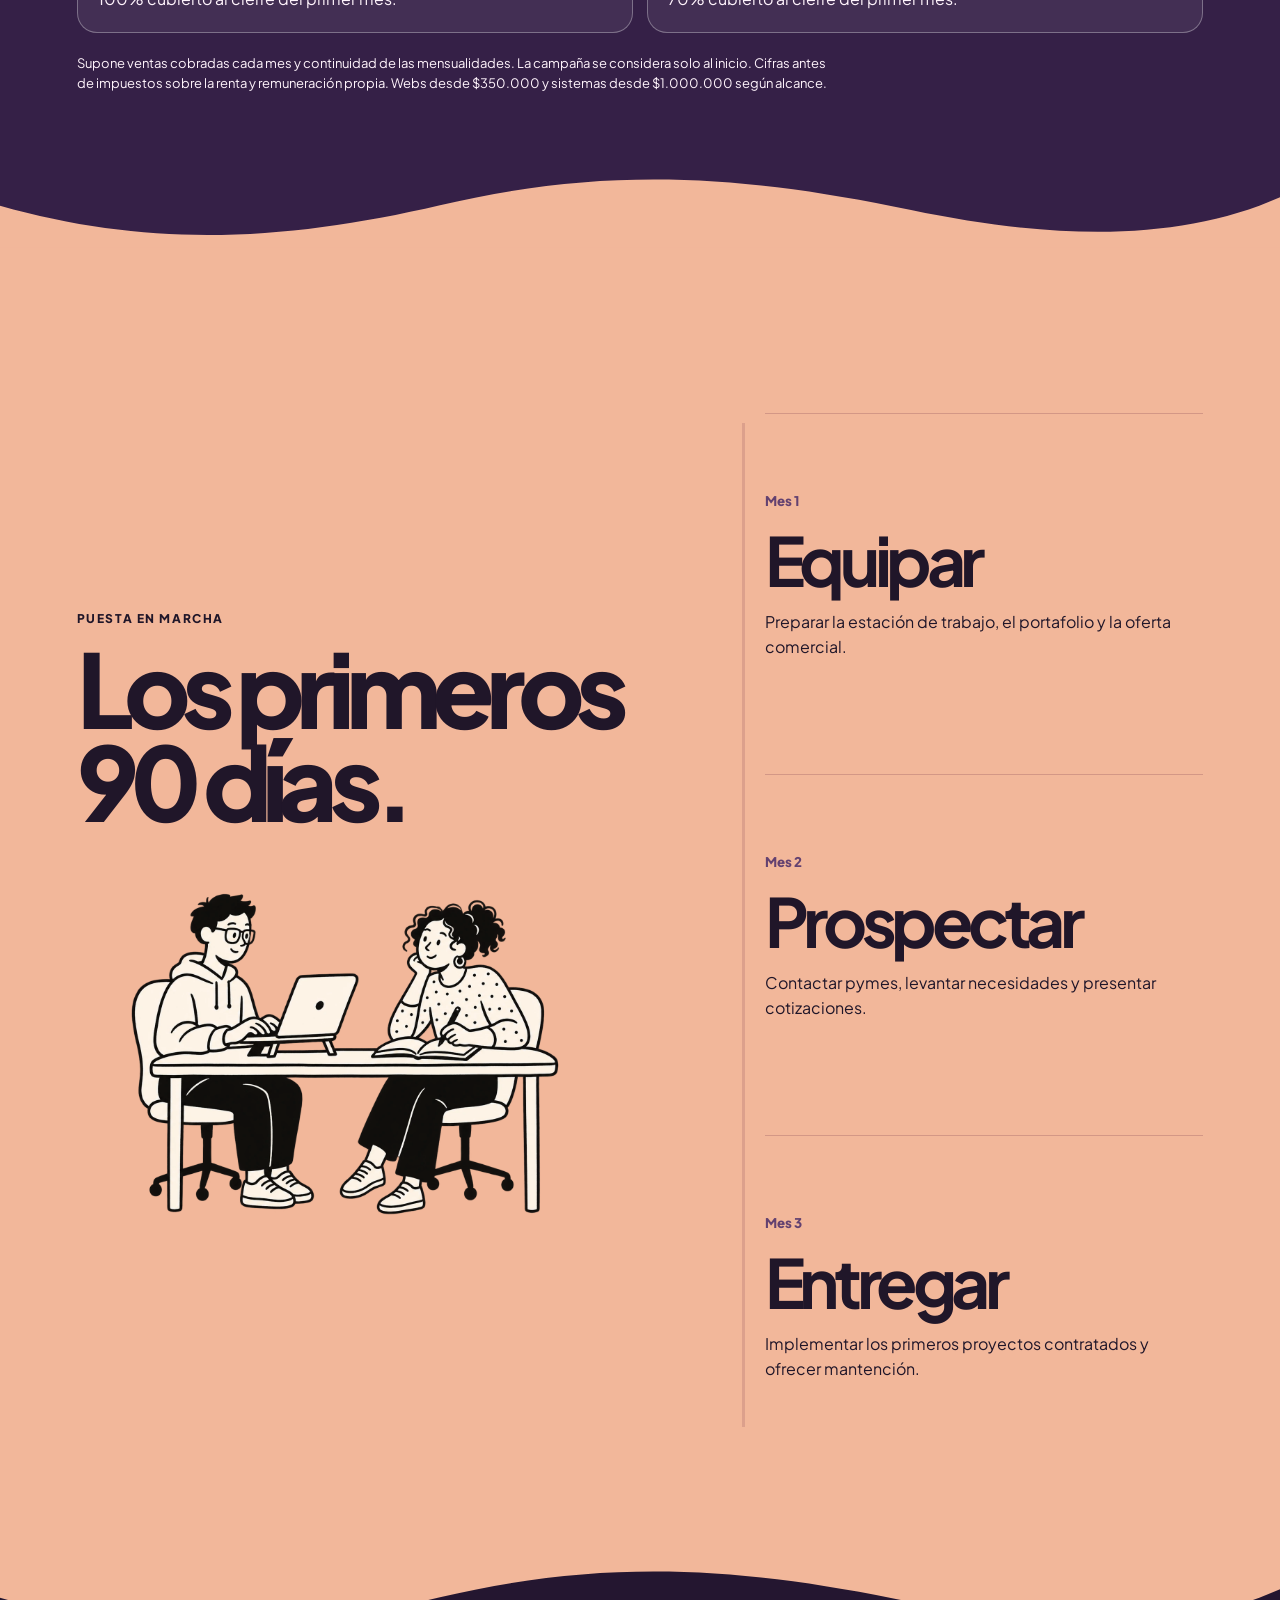
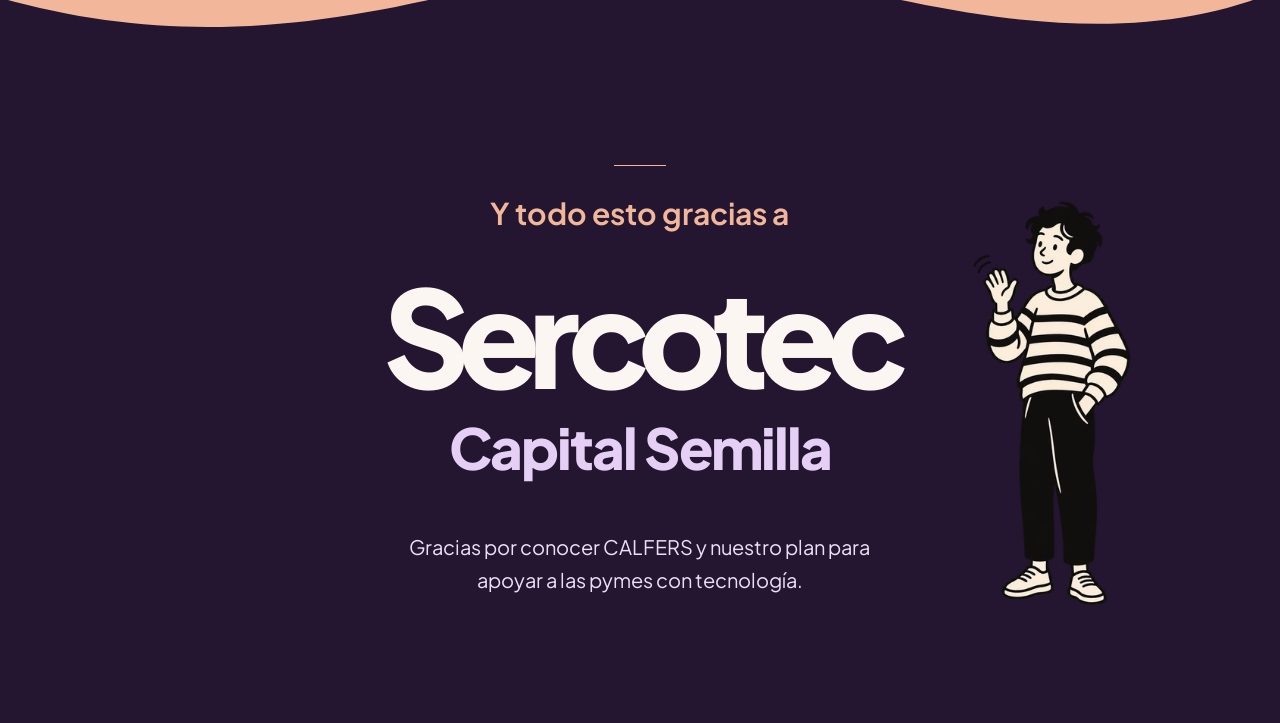
==== commit 64b5b2f6: "Actualizar plan con Giga Beast y retirar mini PC de IA" ====
--- a/CALFERS.html
+++ b/CALFERS.html
@@ -65,7 +65,7 @@
 }
 </style><section class="invest" id="compras"><div class="wrap"><div class="enter"><div class="tag">Plan de inversión</div><h2>Equipar el trabajo.</h2><p>Equipamiento, herramientas y gestión comercial para la puesta en marcha. Valores estimados en pesos chilenos.</p></div><div class="investment-callout">
  <div><div class="tag">Costo total cotizado, impuestos incluidos cuando aplican</div><strong id="purchaseTotal"></strong></div>
- <p class="summary">Suma de los precios de las 12 partidas, incluyendo una reserva provisional para contratar una agencia de marketing. Incluye lo que financiaría Sercotec y lo que pagaría CALFERS.</p>
+ <p class="summary">Suma de los precios de las 11 partidas, incluyendo una reserva provisional para contratar una agencia de marketing. Incluye lo que financiaría Sercotec y lo que pagaría CALFERS.</p>
 </div>
 <section class="budget-breakdown" aria-labelledby="budget-title">
  <h3 id="budget-title">¿Quién paga cada monto?</h3>
@@ -78,7 +78,7 @@
  </div>
  <details class="budget-method"><summary>Cómo se calcularon los montos</summary>
   <p>La cotización bruta suma <strong id="grossInvestment"></strong> en partidas de inversión y <strong id="grossManagement"></strong> en partidas de gestión. Para estimar el subsidio, se retira el IVA del 19% de los precios brutos de equipos, periféricos, cableado y marketing, y se divide el costo neto por 1,03. Registro de marca y firma notarial se mantienen al precio informado, sujetos al respaldo y tratamiento tributario de cada proveedor. Los subtotales se redondean al peso.</p>
-  <p>El carrito nuevo de periféricos suma $298.760 sin CMR. El carrito anterior salía $261.970 sin CMR, y en el cálculo anterior del plan se habían reservado $297.970 para esa partida.</p>
+  <p>Se mantiene un mini PC para hosting y se retira el mini PC de IA. El saldo pendiente queda disponible para completar el plan; todavía no se asigna a nuevas compras.</p>
  </details>
 </section>
 <div id="purchases"></div><input type="hidden" id="originalInvest"><input type="hidden" id="originalManage"><p id="originalResult" hidden></p>
@@ -166,7 +166,7 @@
 <div class="wrap finance-details ai-services" id="asistentes-ia">
  <div class="tag">Nuevo servicio</div>
  <h3>Un asistente dentro de cada negocio.</h3>
- <p>El segundo mini PC permitirá probar IA local conectada a los sistemas de CALFERS. La experiencia del asistente de VitalSystem sirve como punto de partida.</p>
+ <p>Los pilotos de IA local se ejecutarán en la torre Giga Beast, separados del mini PC de hosting. La capacidad y disponibilidad se validarán antes de ofrecer un servicio continuo a clientes.</p>
  <div class="ai-plans">
   <article class="enter"><span class="ai-plan-icon" aria-hidden="true">?</span><h4>Responde preguntas</h4><p>Ayuda con manuales, procedimientos y servicios usando información aprobada por el negocio.</p><div class="ai-prices"><small>Implementación</small><strong>$150.000</strong><span>+$5.000 al mes</span></div></article>
   <article class="enter"><span class="ai-plan-icon" aria-hidden="true">⌕</span><h4>Consulta el sistema</h4><p>Consulta datos mediante funciones definidas y respeta los permisos de cada usuario.</p><div class="ai-prices"><small>Implementación</small><strong>$200.000</strong><span>+$10.000 al mes</span></div></article>
@@ -595,11 +595,11 @@
 sprite.src='[data-uri]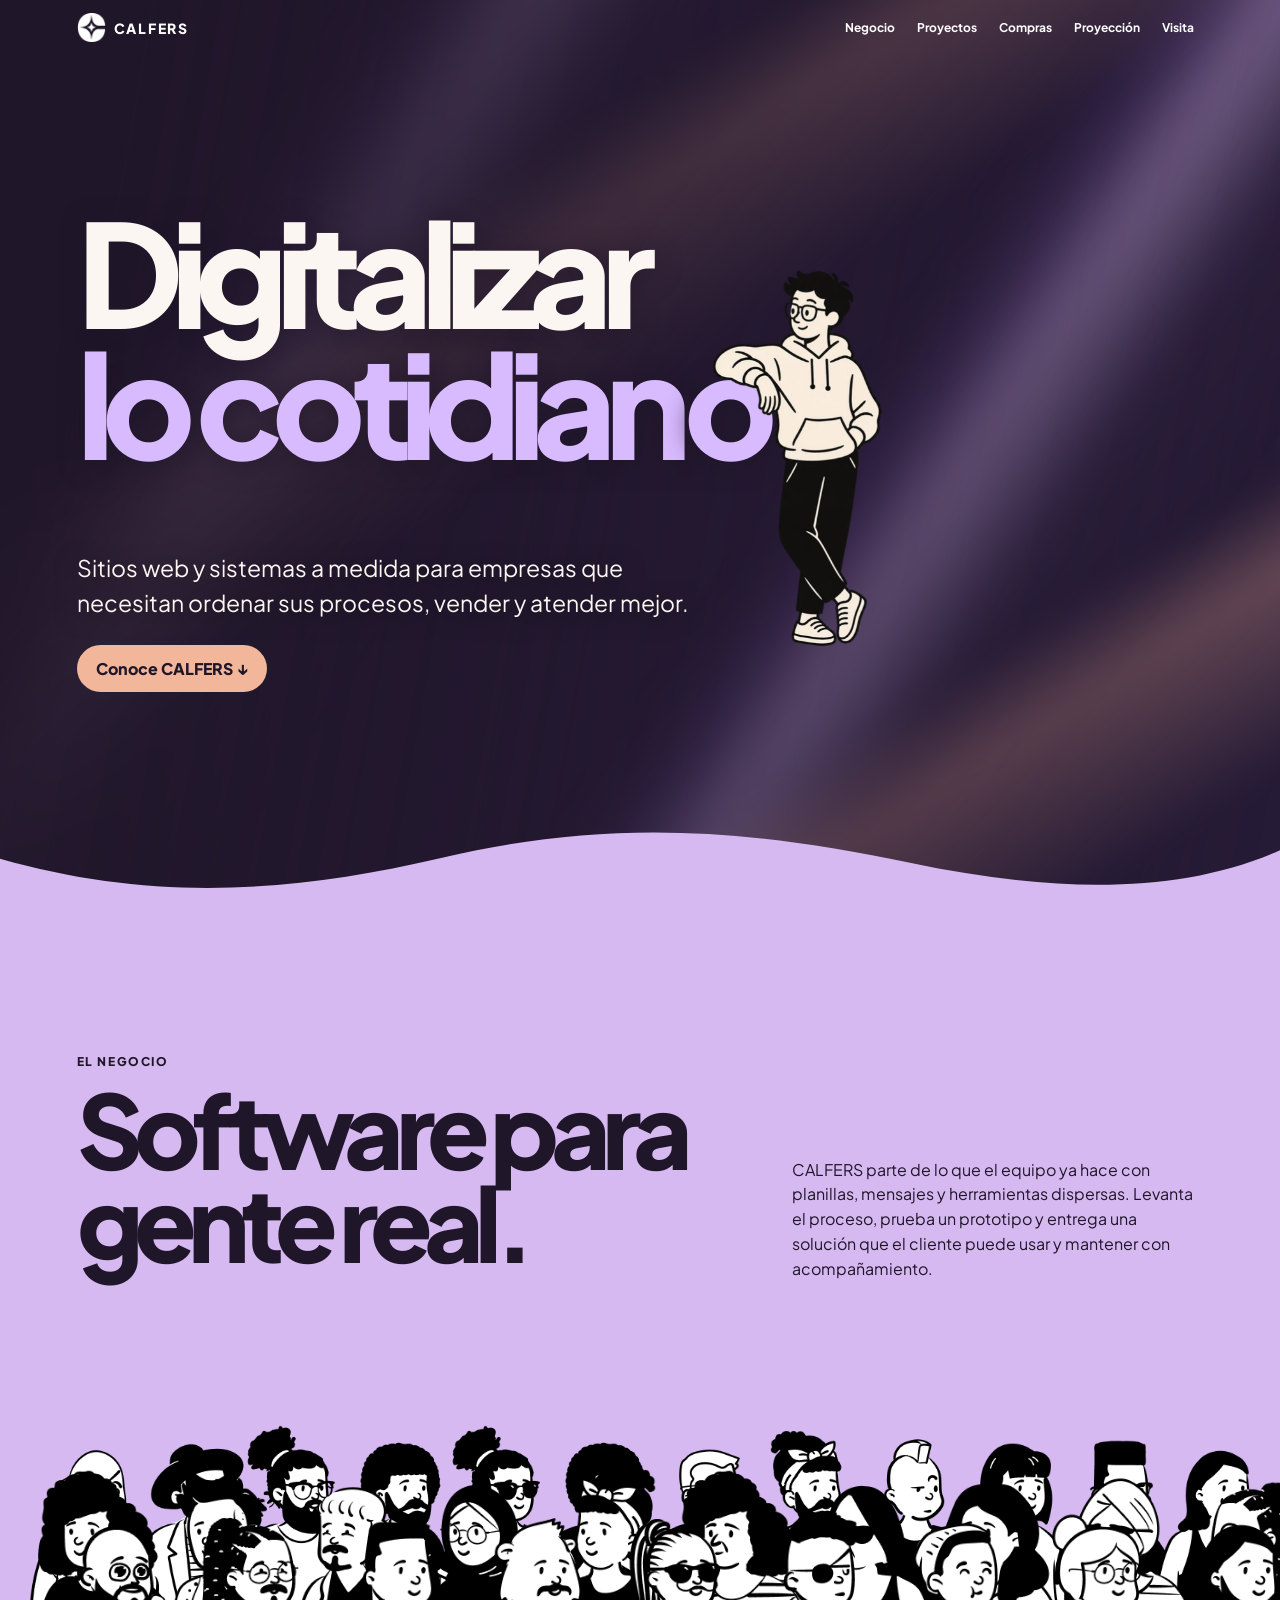
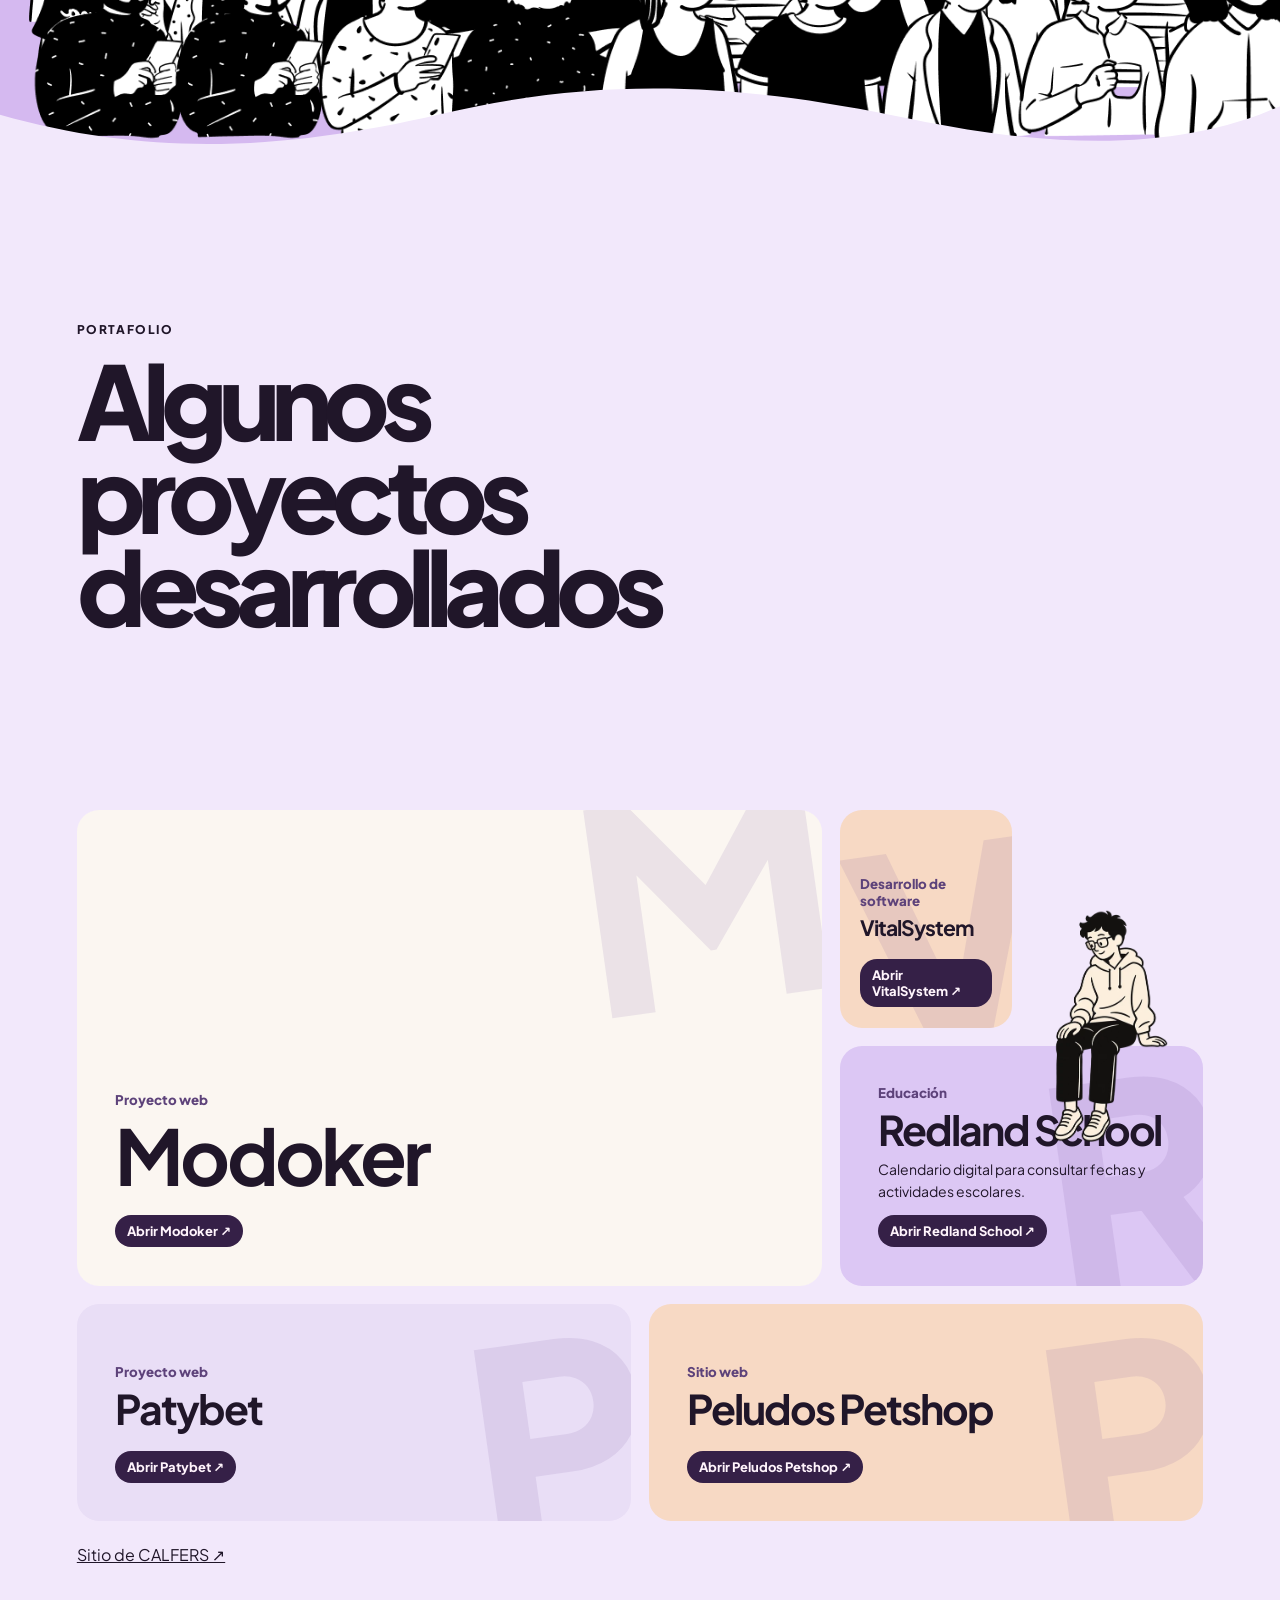
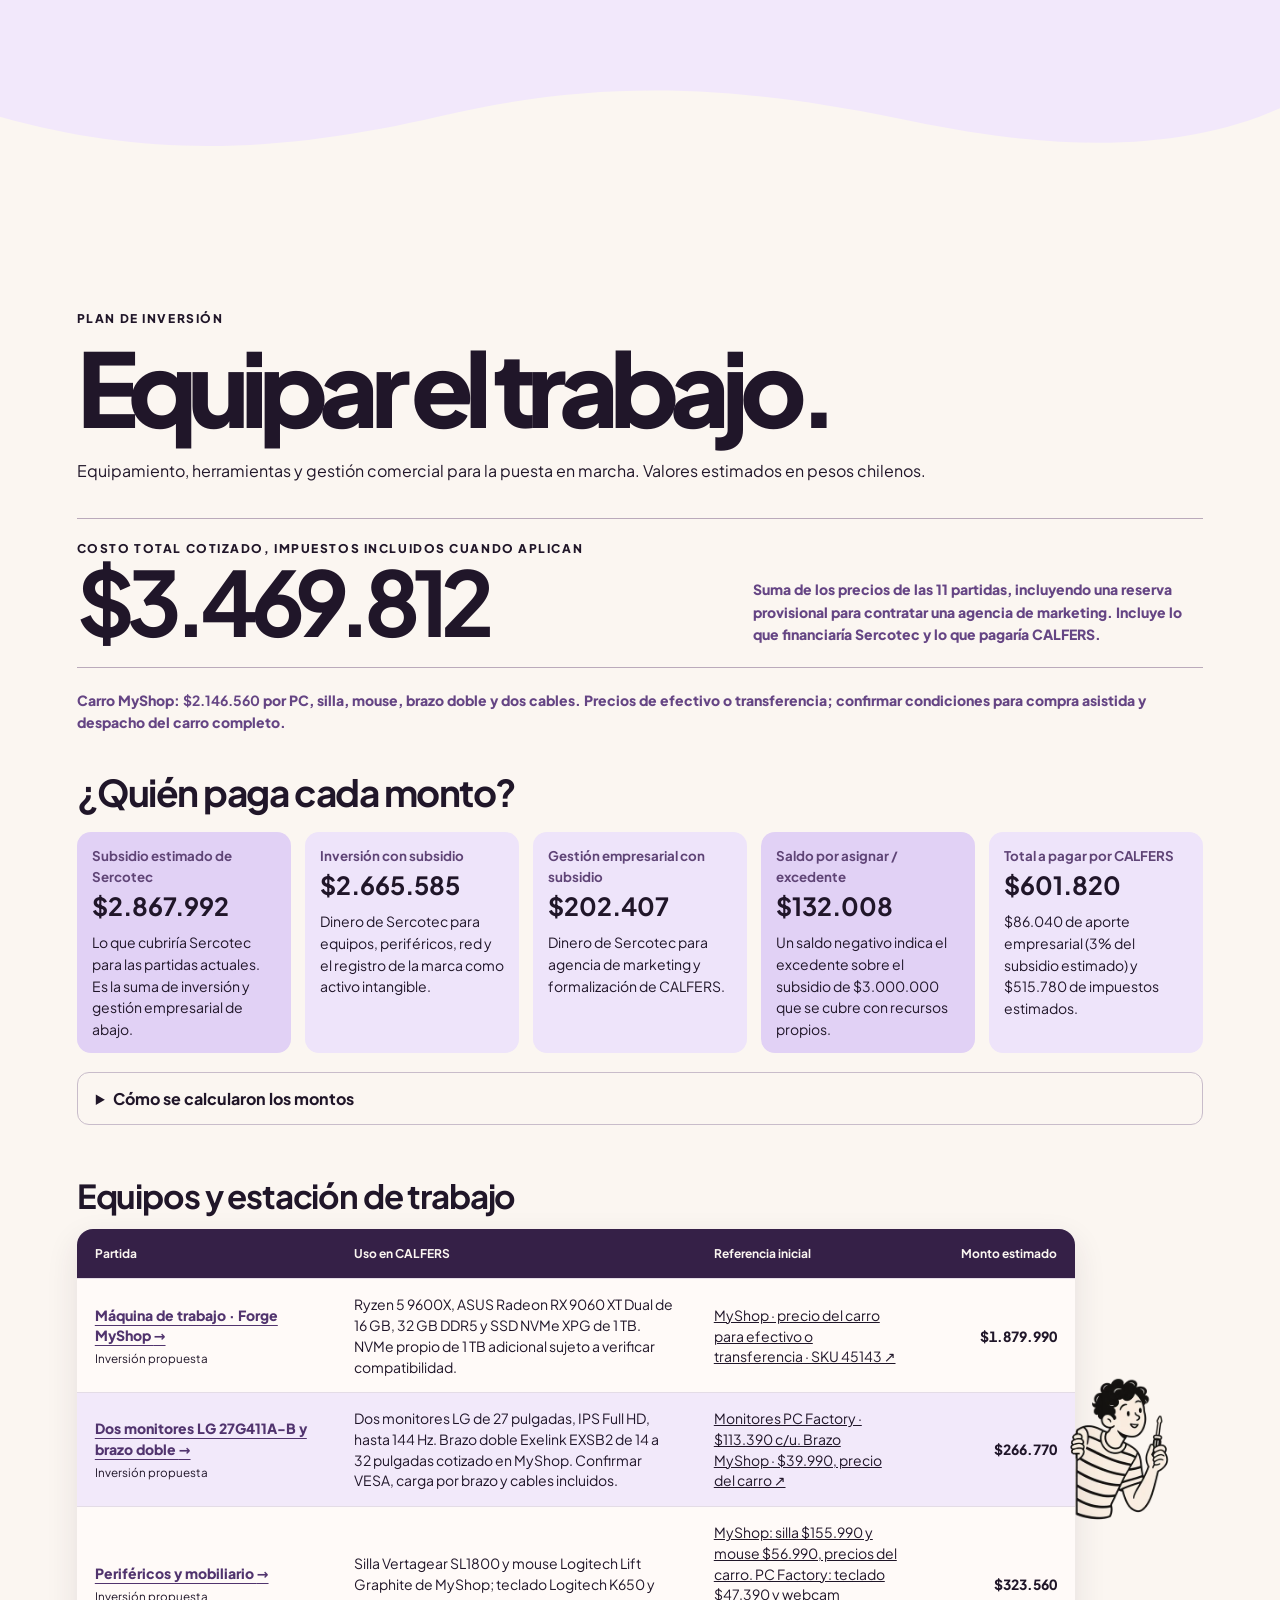
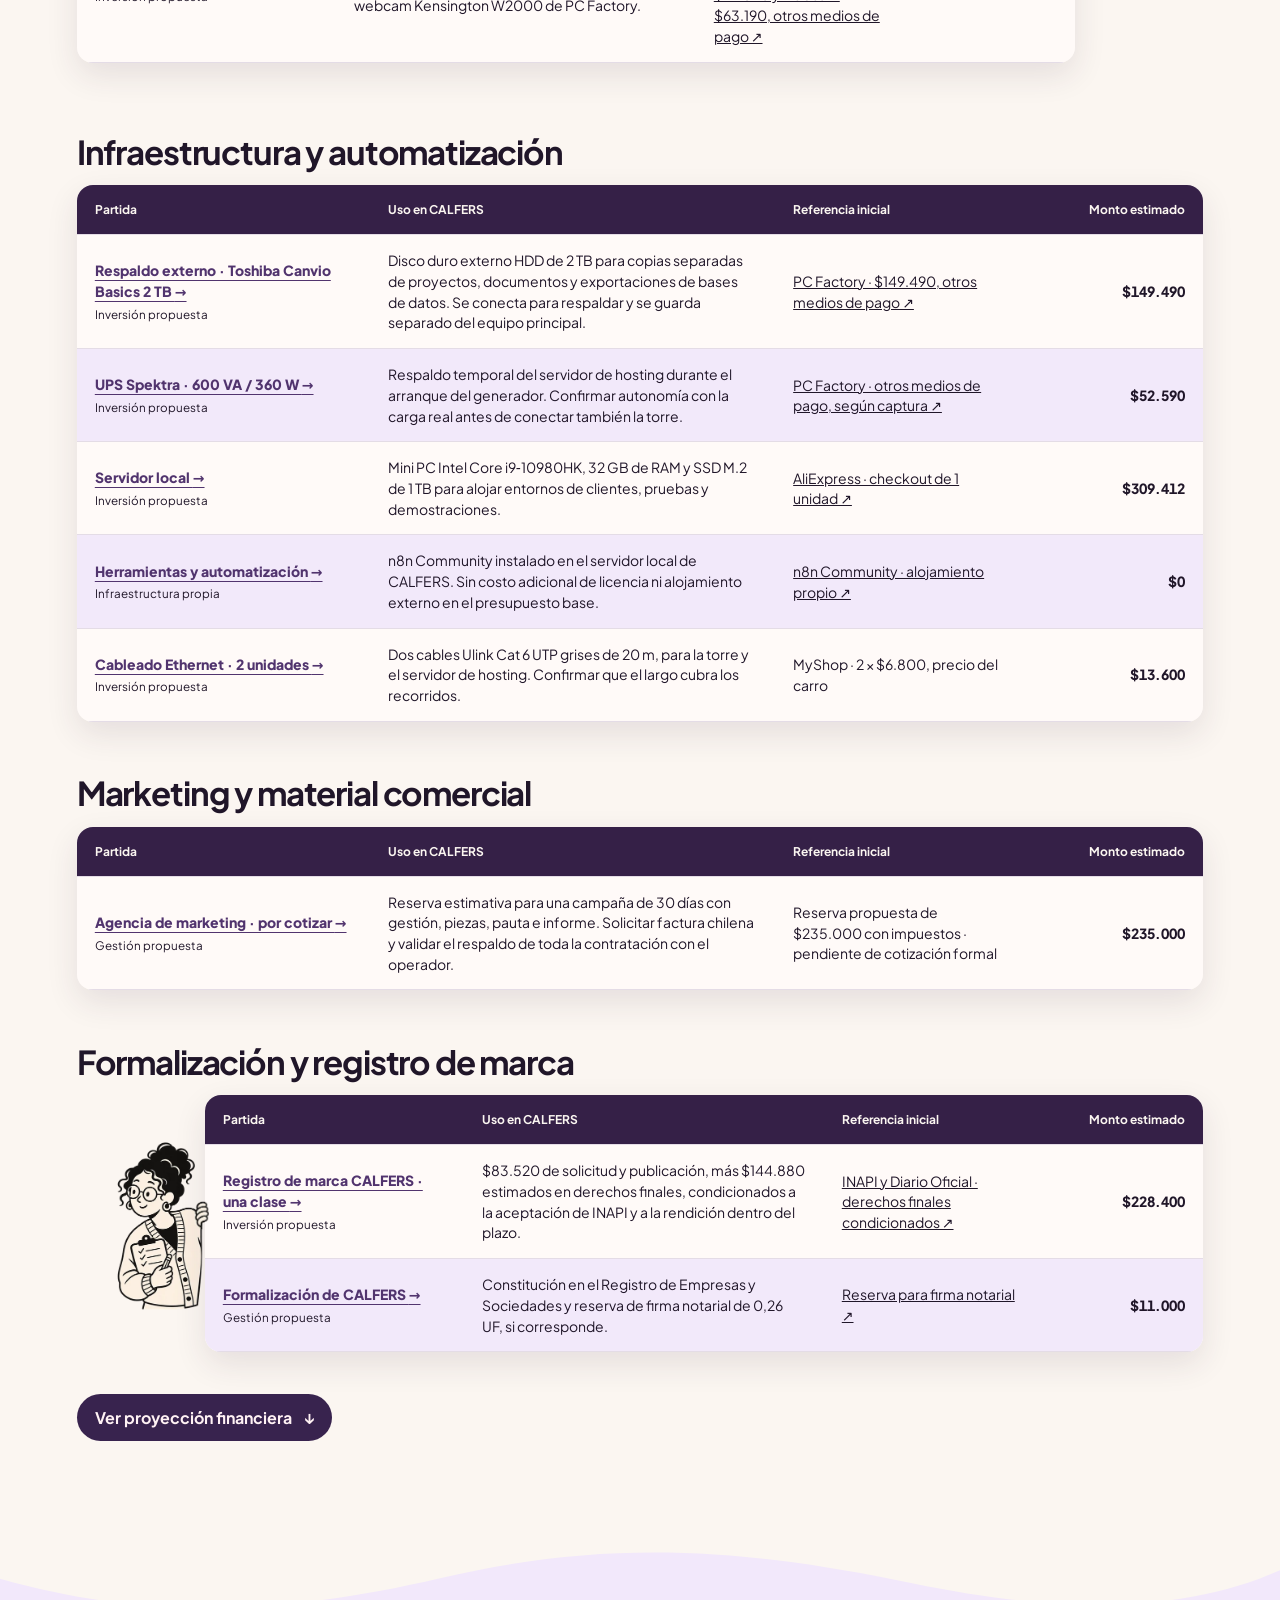
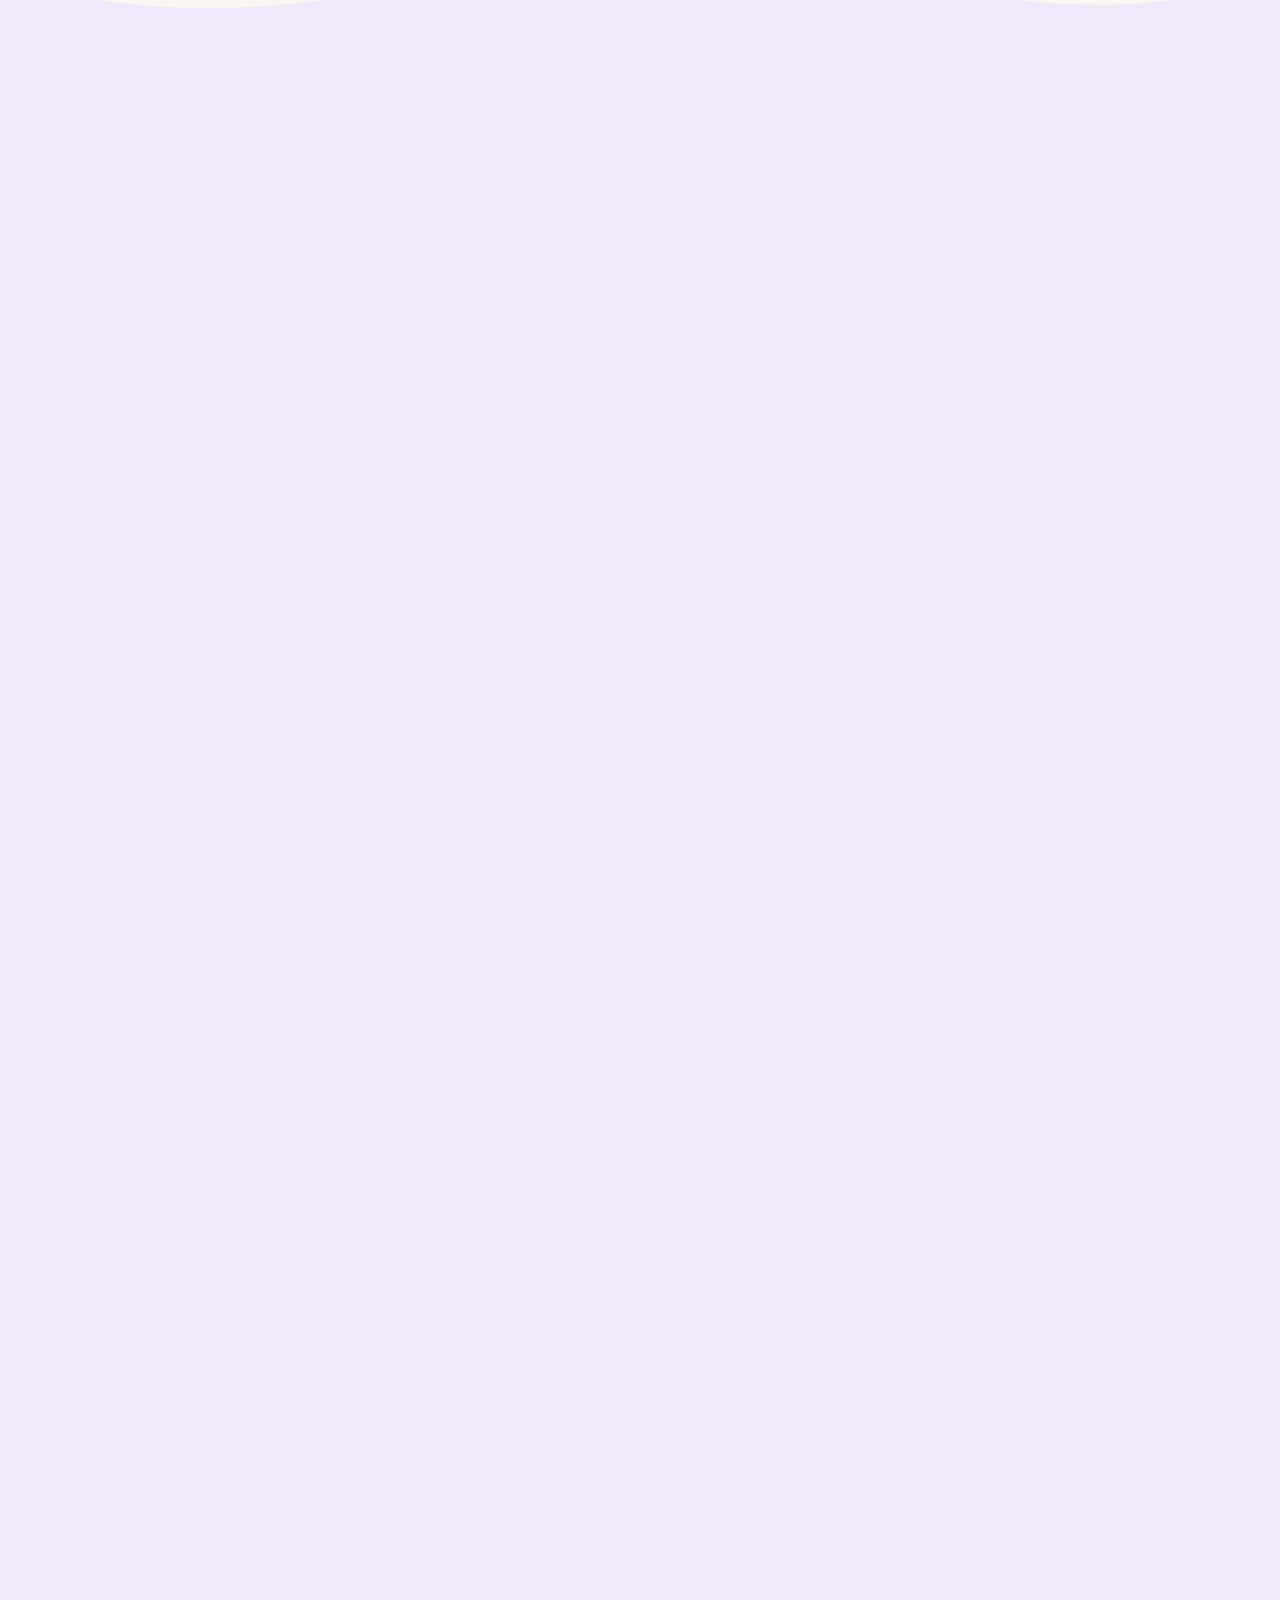
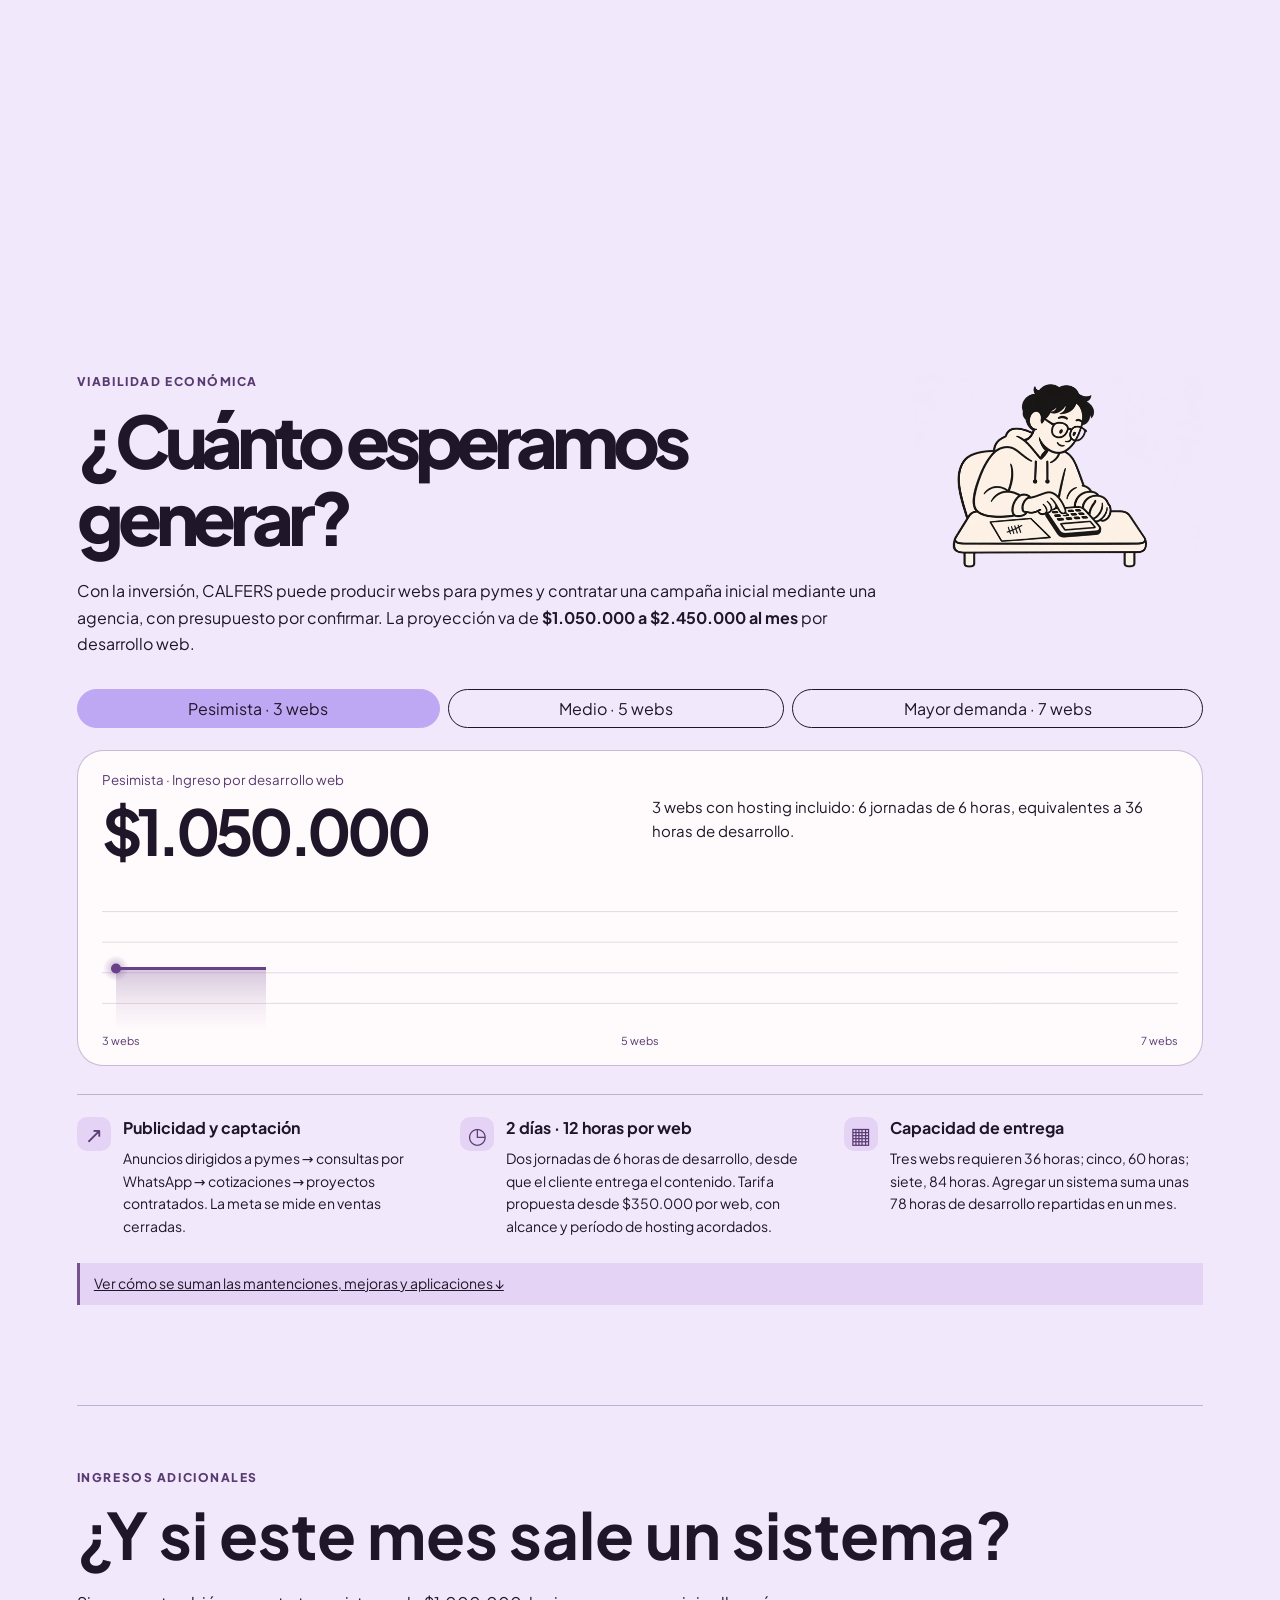
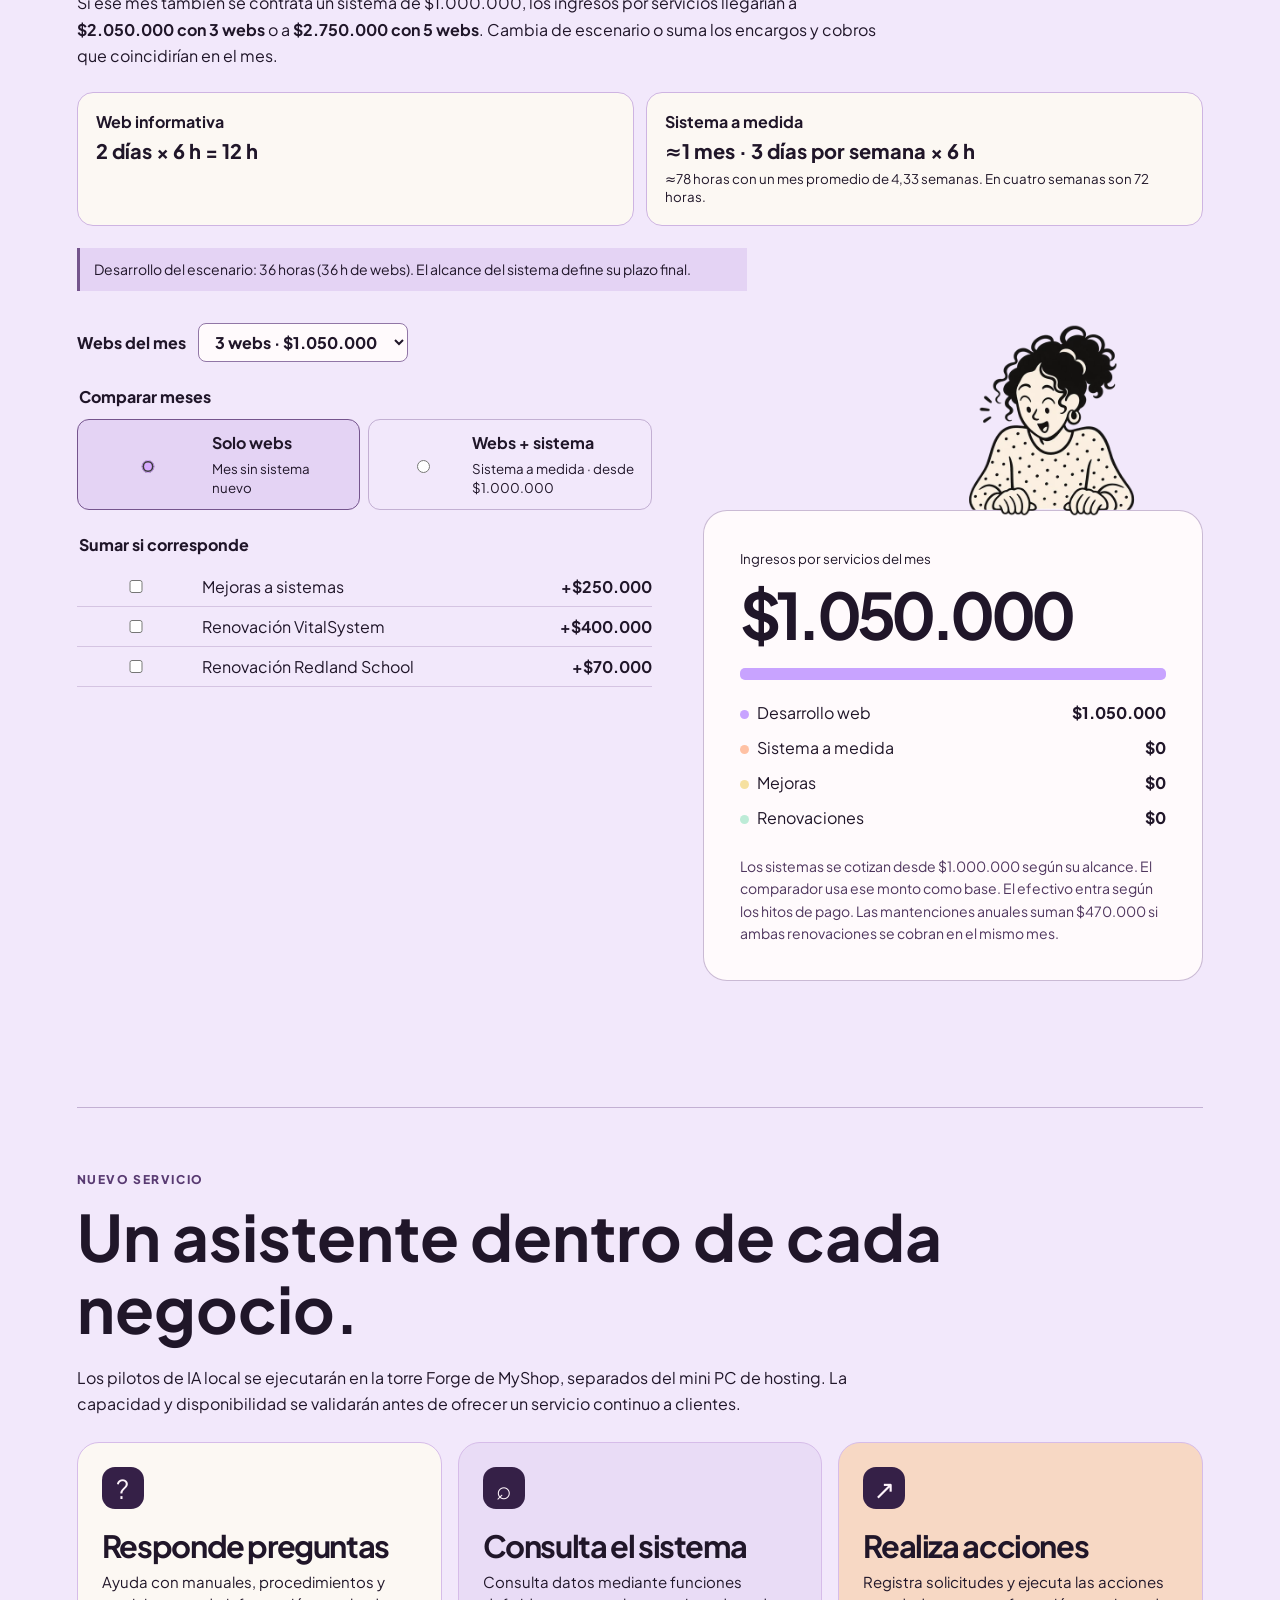
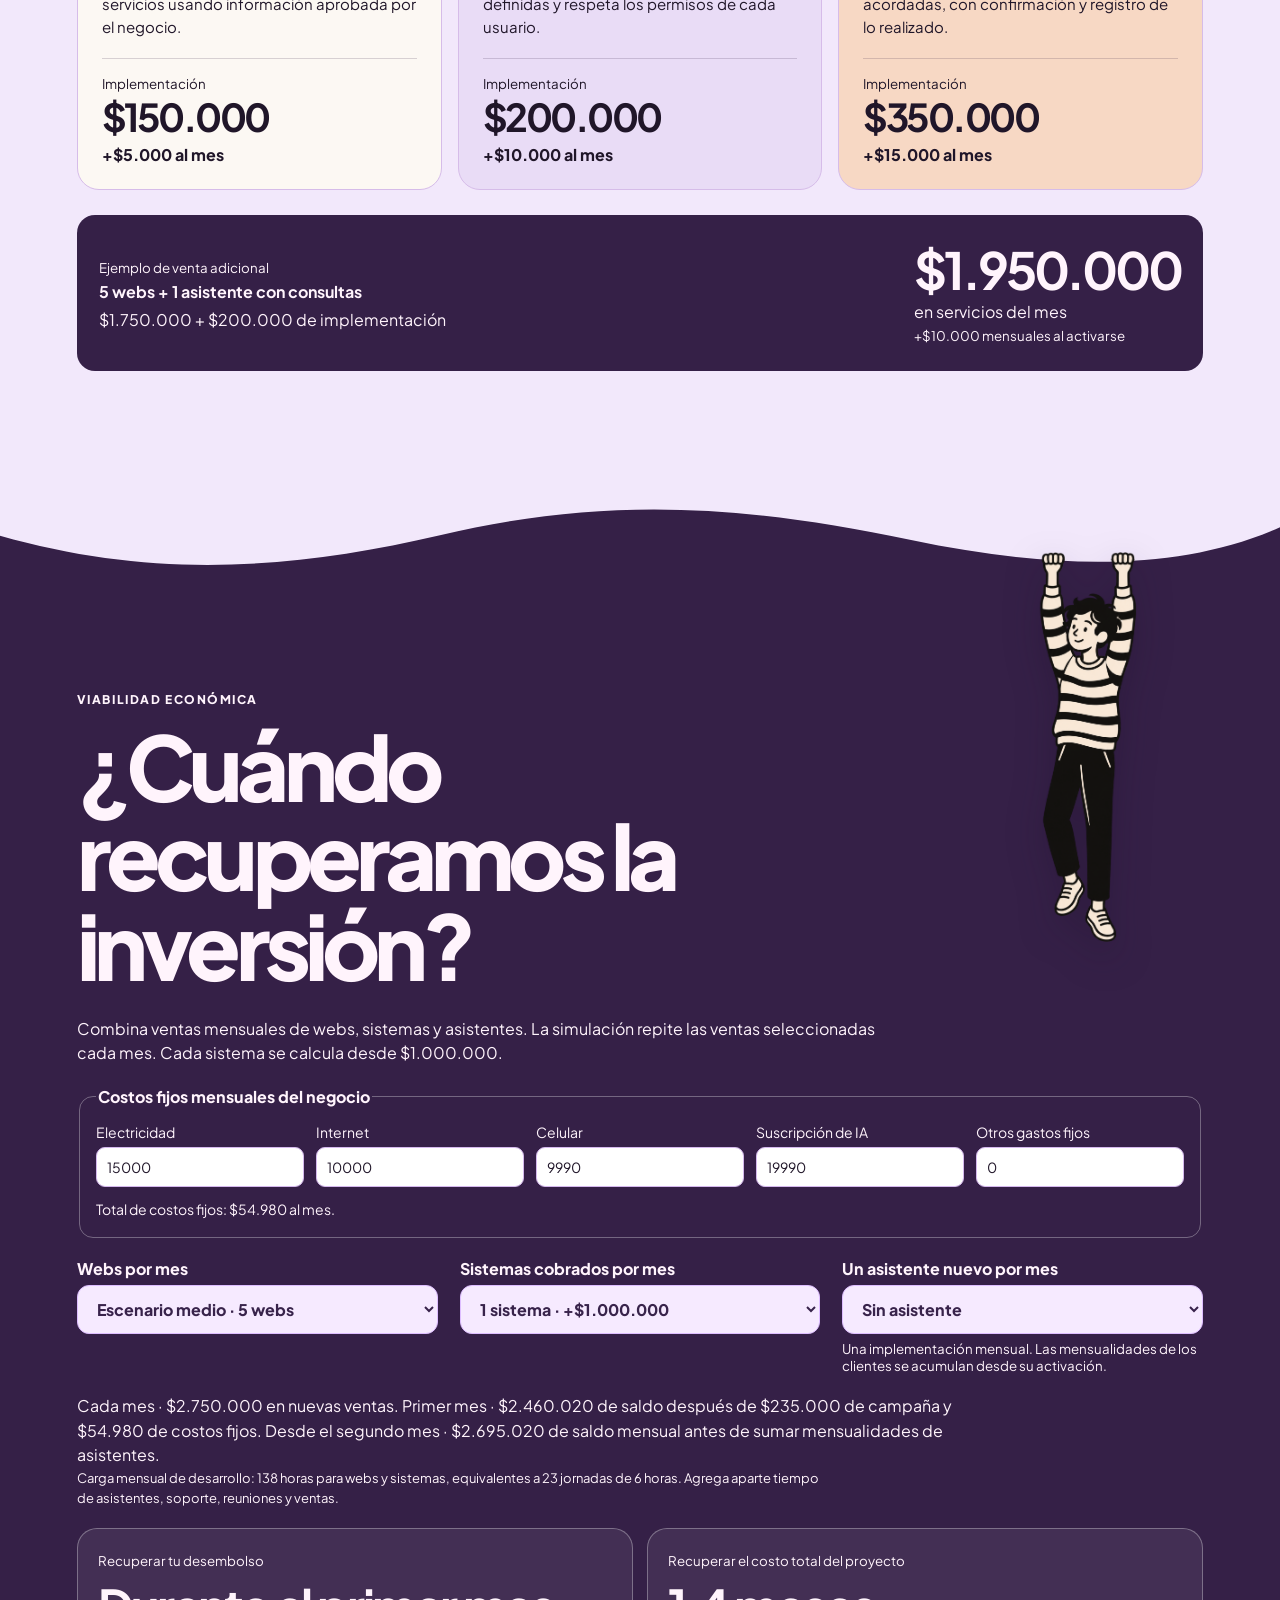
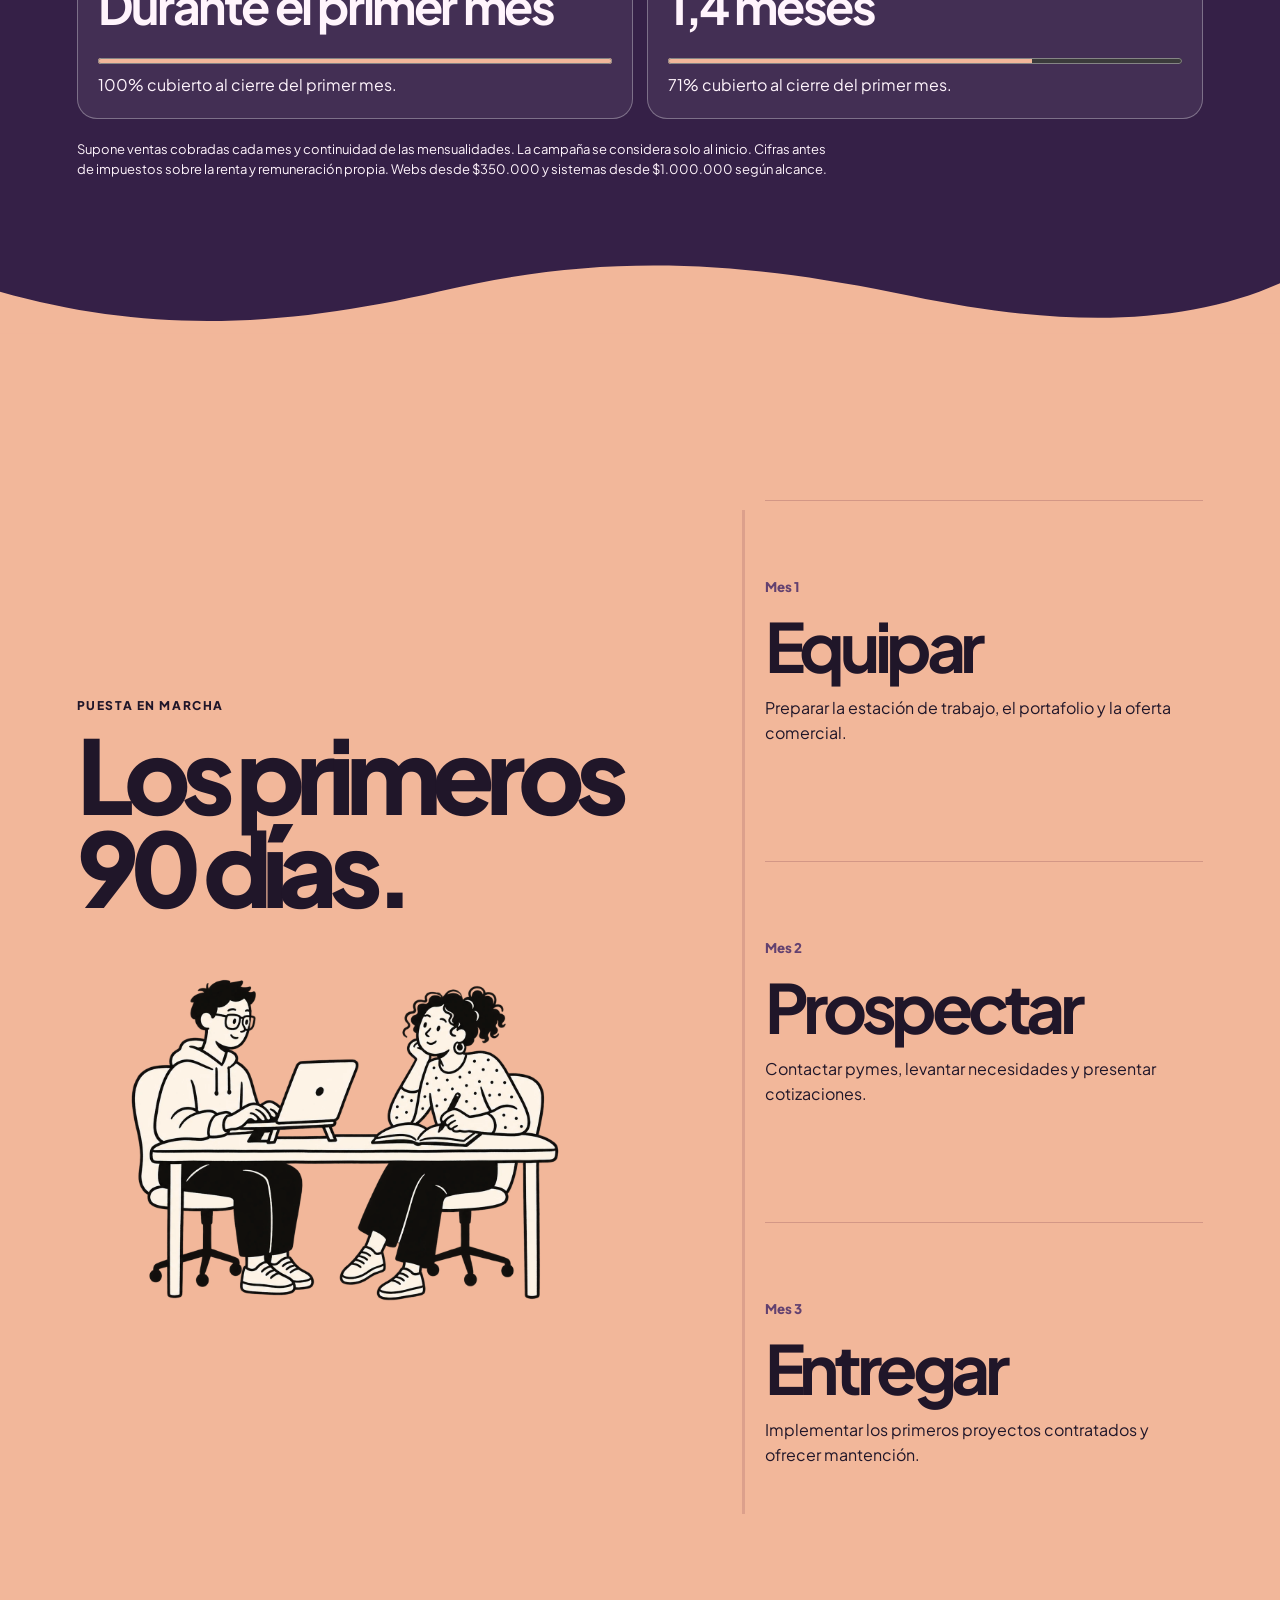
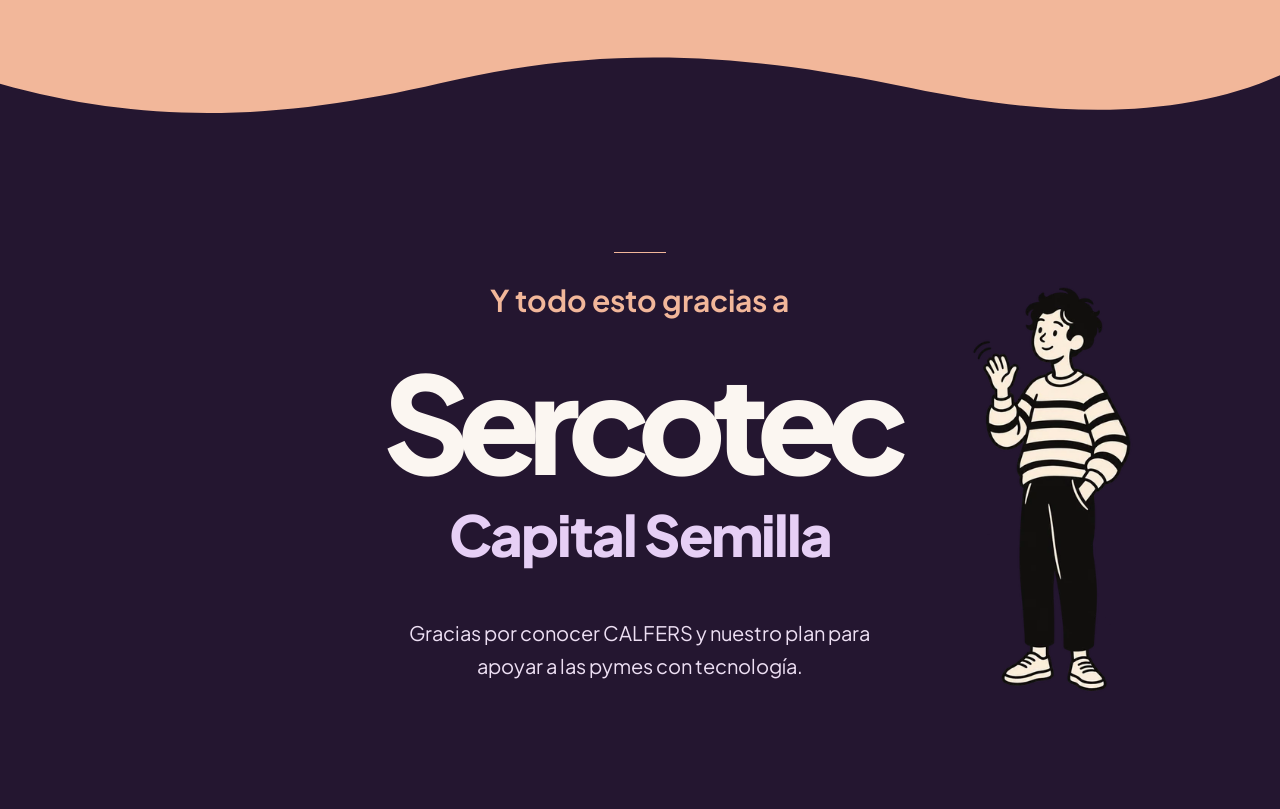
==== commit 88e5b8de: "Unificar PC y accesorios en MyShop y recalcular presupuesto" ====
--- a/CALFERS.html
+++ b/CALFERS.html
@@ -67,6 +67,7 @@
  <div><div class="tag">Costo total cotizado, impuestos incluidos cuando aplican</div><strong id="purchaseTotal"></strong></div>
  <p class="summary">Suma de los precios de las 11 partidas, incluyendo una reserva provisional para contratar una agencia de marketing. Incluye lo que financiaría Sercotec y lo que pagaría CALFERS.</p>
 </div>
+<p class="summary">Carro MyShop: <strong>$2.146.560</strong> por PC, silla, mouse, brazo doble y dos cables. Precios de efectivo o transferencia; confirmar condiciones para compra asistida y despacho del carro completo.</p>
 <section class="budget-breakdown" aria-labelledby="budget-title">
  <h3 id="budget-title">¿Quién paga cada monto?</h3>
  <div class="budget-plan">
@@ -166,7 +167,7 @@
 <div class="wrap finance-details ai-services" id="asistentes-ia">
  <div class="tag">Nuevo servicio</div>
  <h3>Un asistente dentro de cada negocio.</h3>
- <p>Los pilotos de IA local se ejecutarán en la torre Giga Beast, separados del mini PC de hosting. La capacidad y disponibilidad se validarán antes de ofrecer un servicio continuo a clientes.</p>
+ <p>Los pilotos de IA local se ejecutarán en la torre Forge de MyShop, separados del mini PC de hosting. La capacidad y disponibilidad se validarán antes de ofrecer un servicio continuo a clientes.</p>
  <div class="ai-plans">
   <article class="enter"><span class="ai-plan-icon" aria-hidden="true">?</span><h4>Responde preguntas</h4><p>Ayuda con manuales, procedimientos y servicios usando información aprobada por el negocio.</p><div class="ai-prices"><small>Implementación</small><strong>$150.000</strong><span>+$5.000 al mes</span></div></article>
   <article class="enter"><span class="ai-plan-icon" aria-hidden="true">⌕</span><h4>Consulta el sistema</h4><p>Consulta datos mediante funciones definidas y respeta los permisos de cada usuario.</p><div class="ai-prices"><small>Implementación</small><strong>$200.000</strong><span>+$10.000 al mes</span></div></article>
@@ -595,17 +596,17 @@
 sprite.src='[data-uri]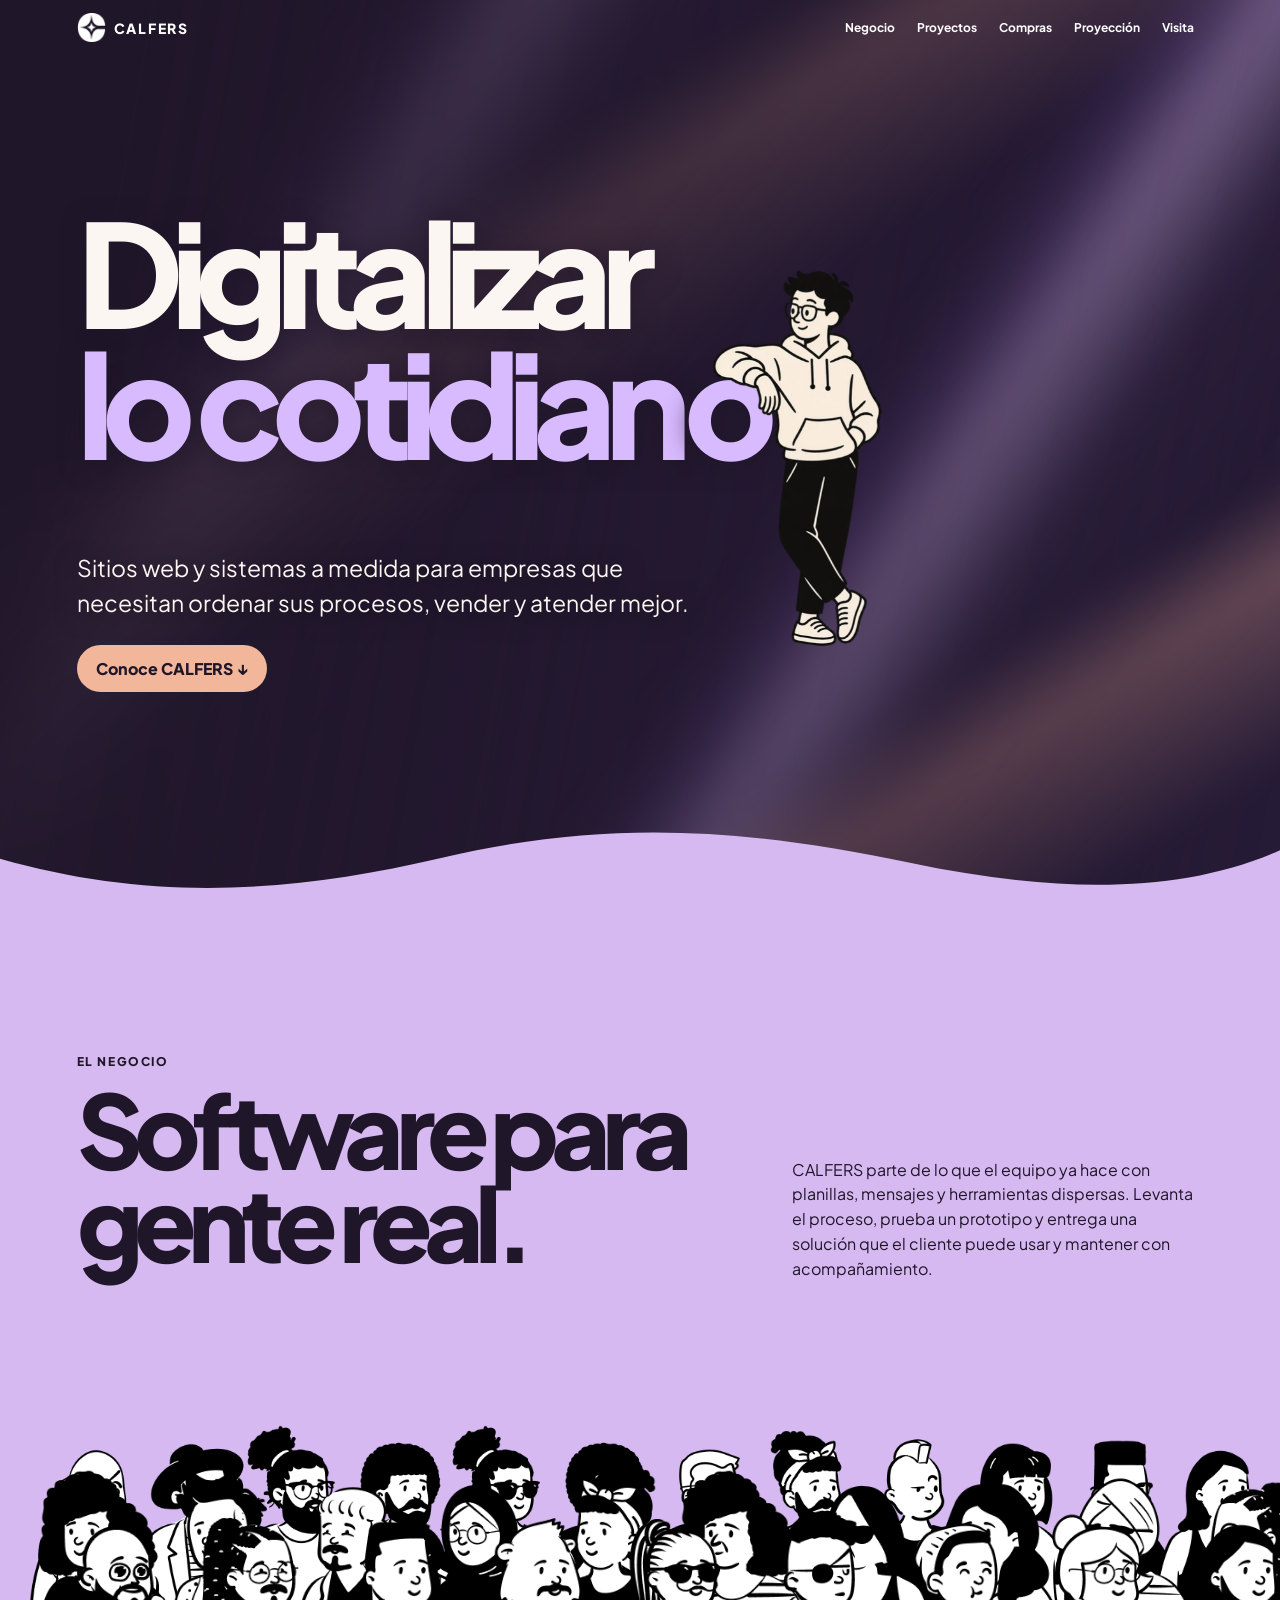
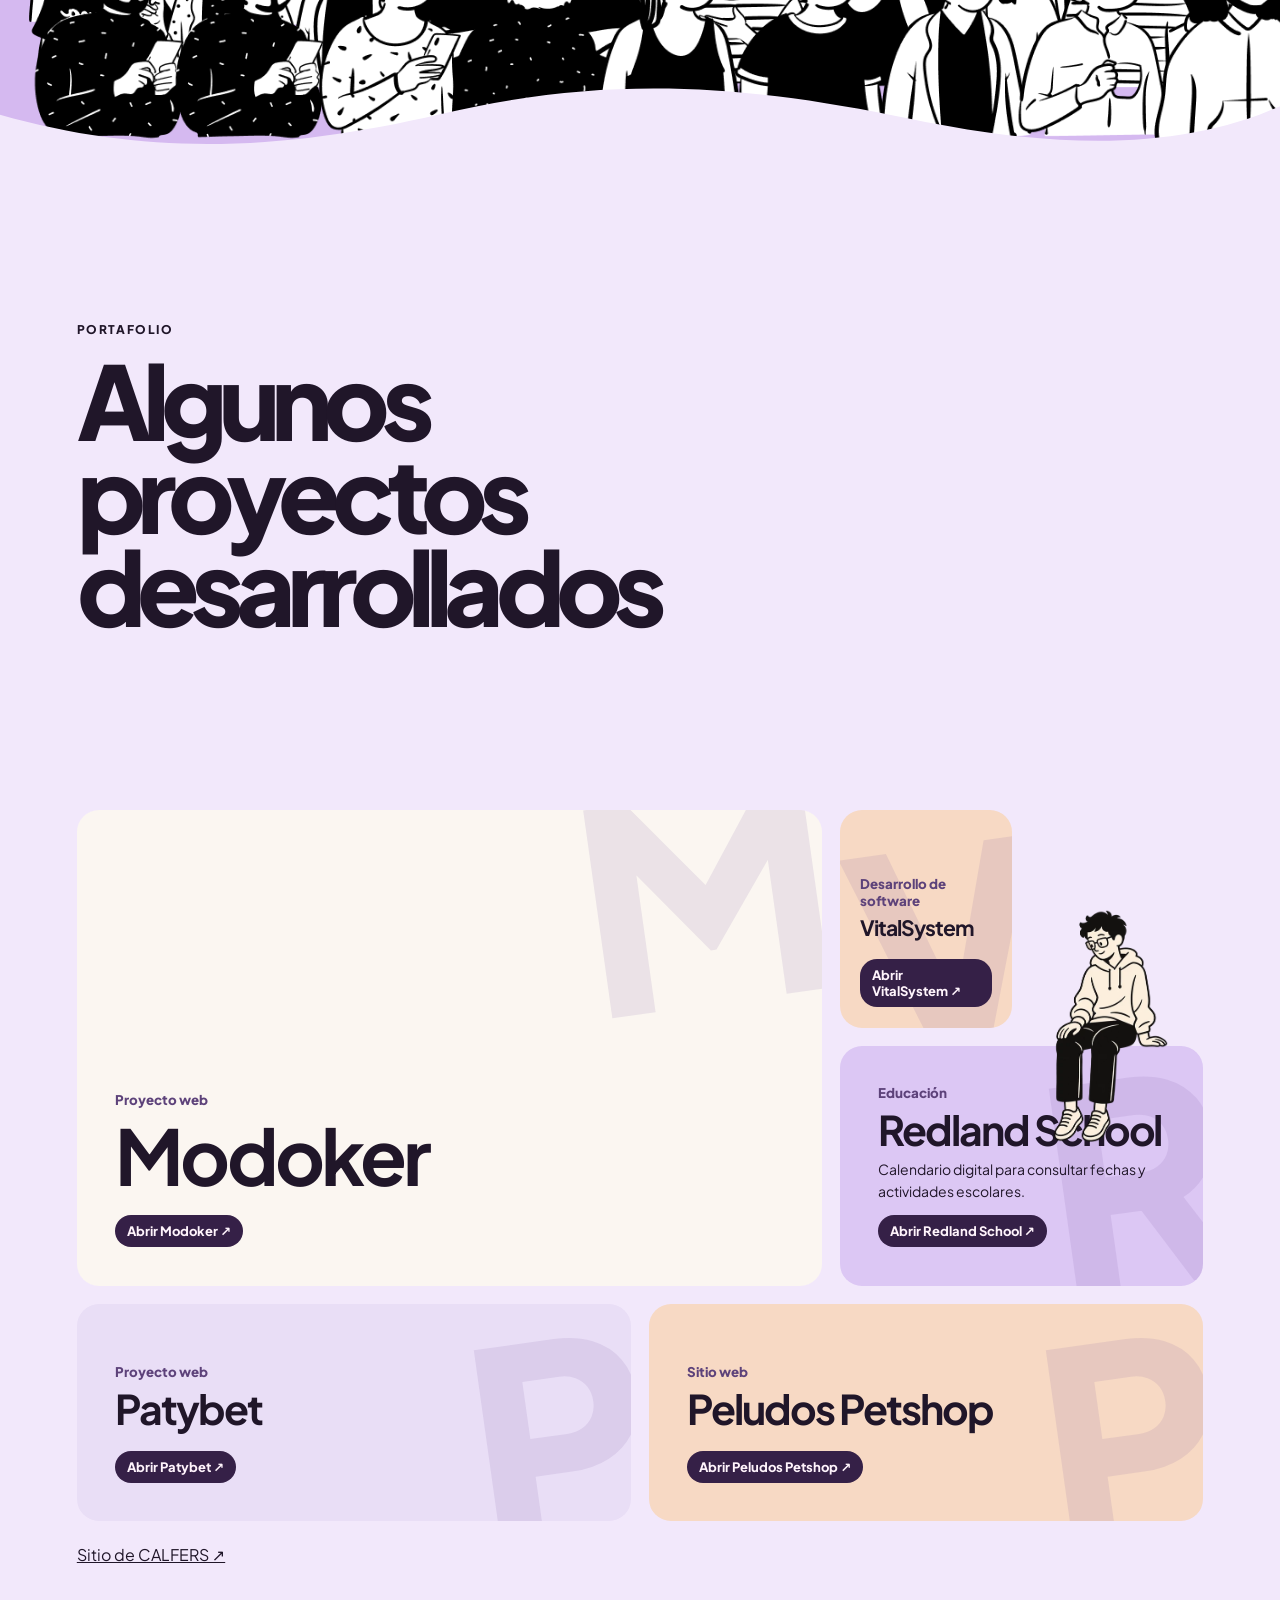
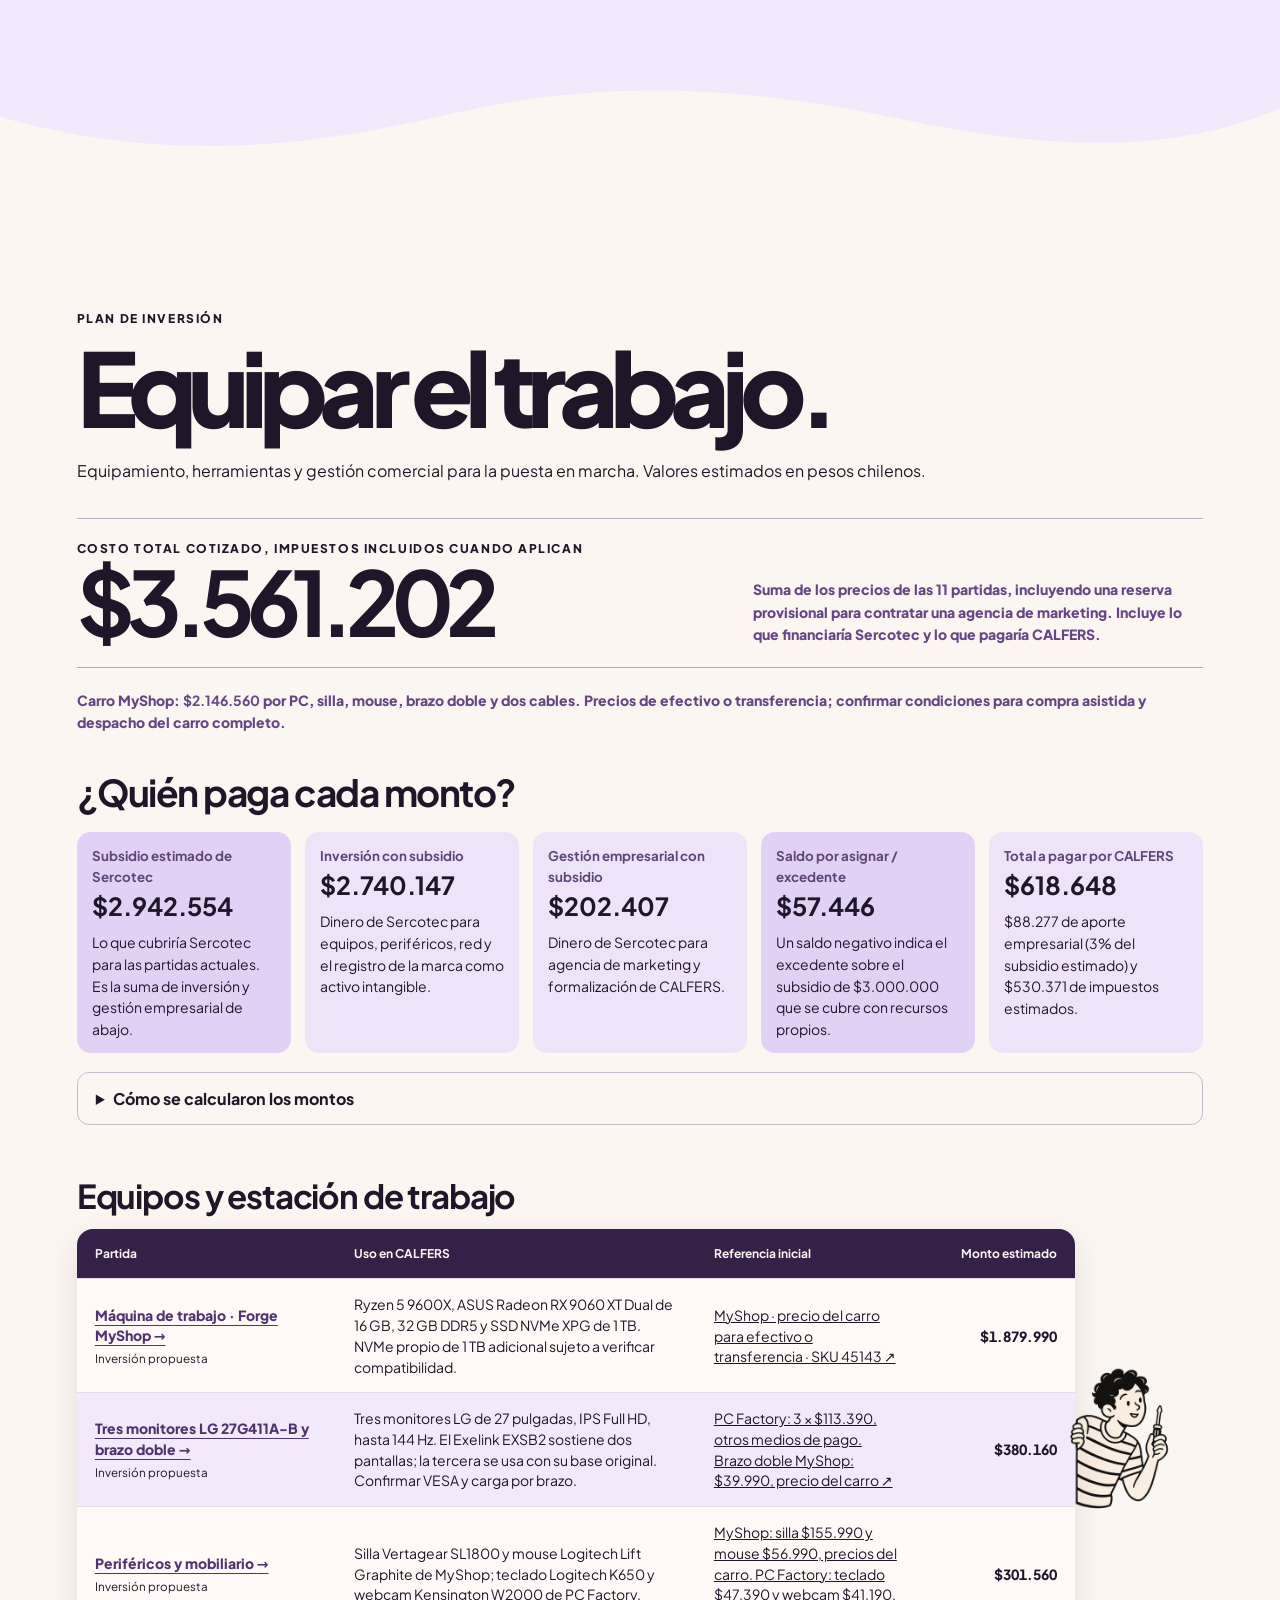
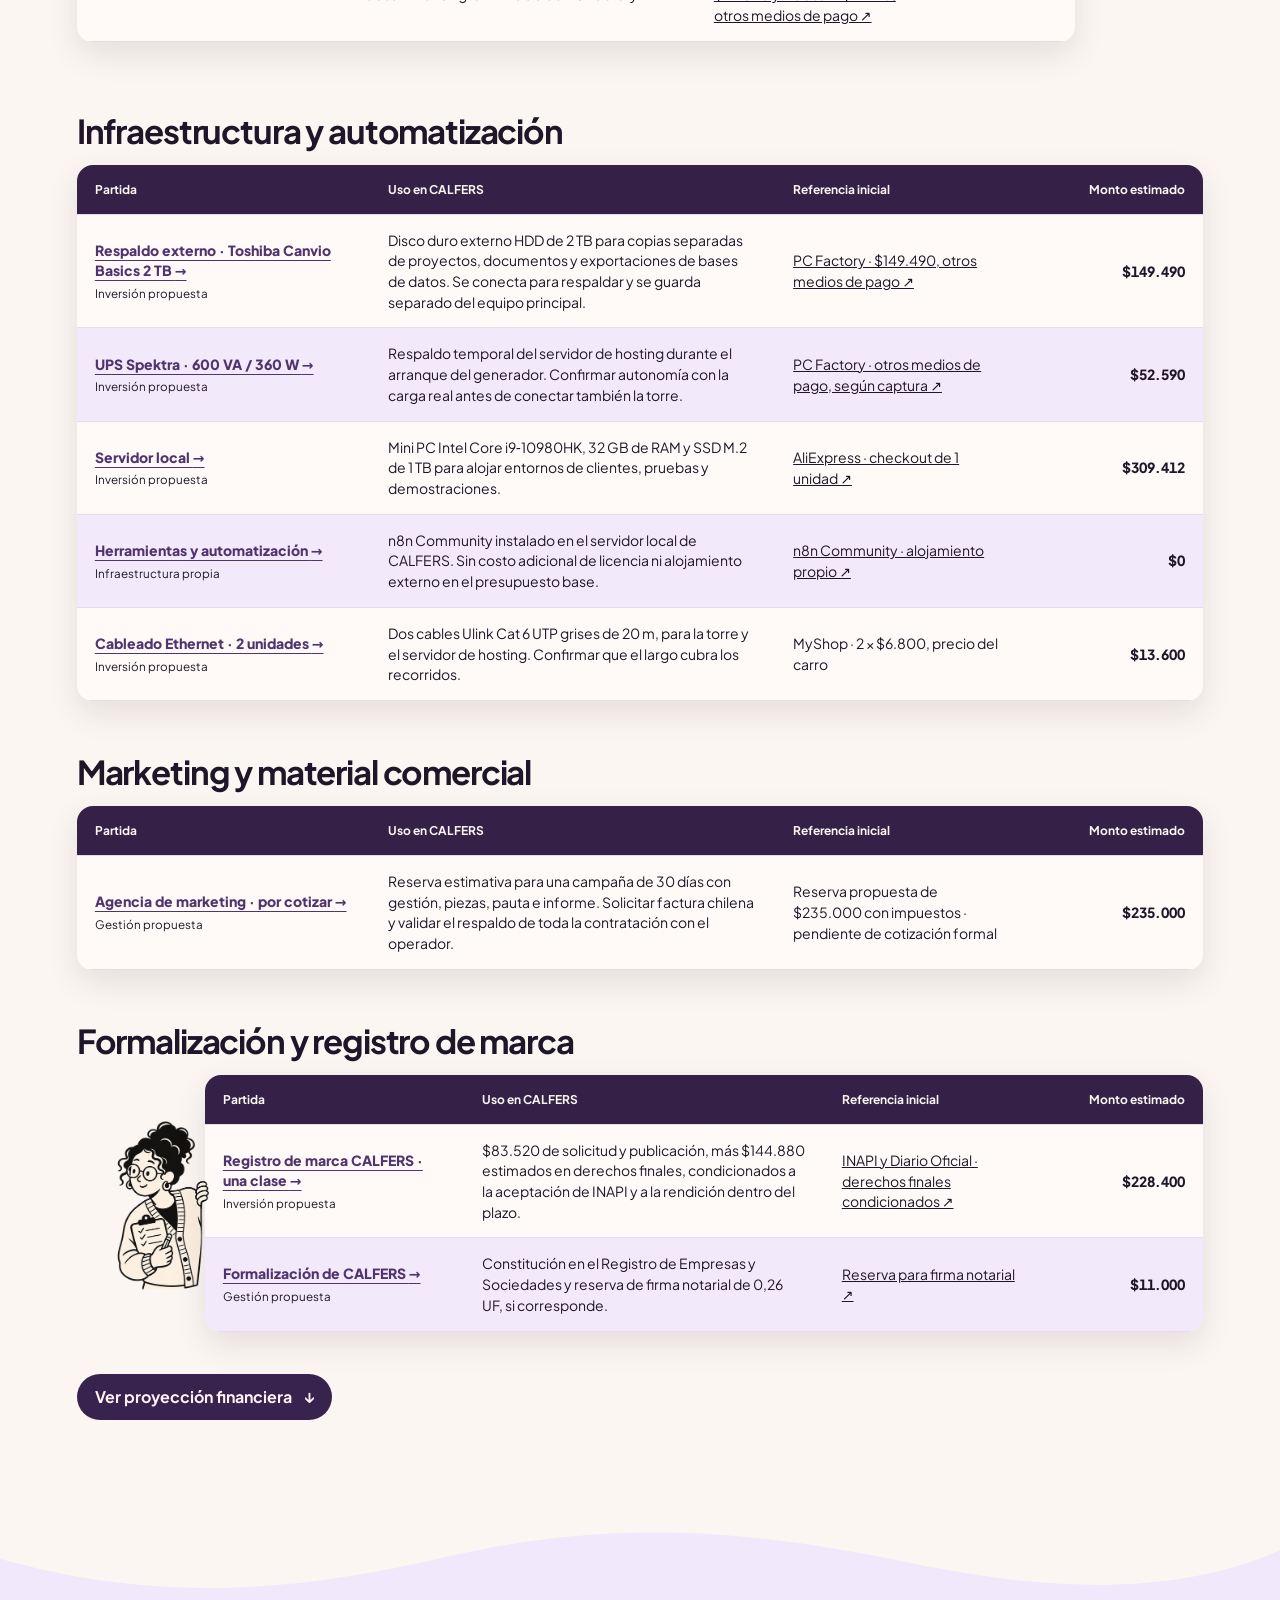
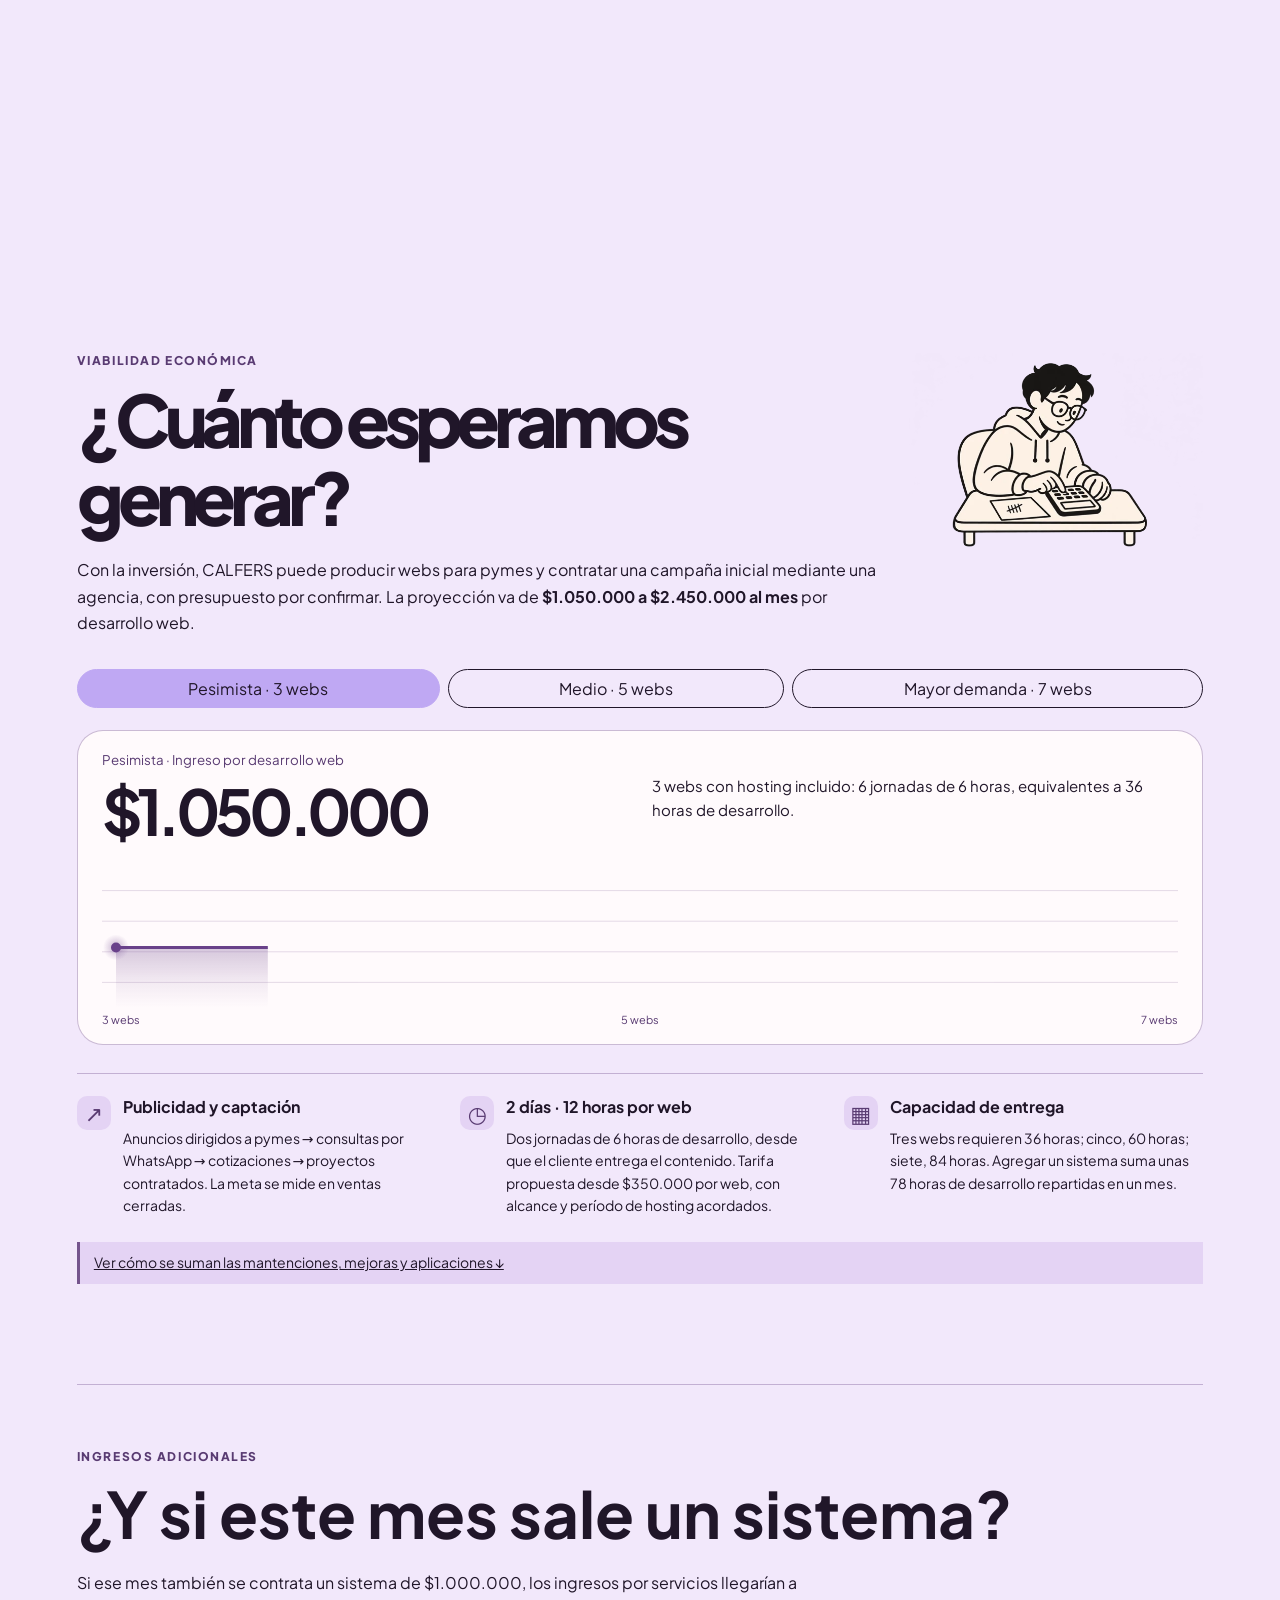
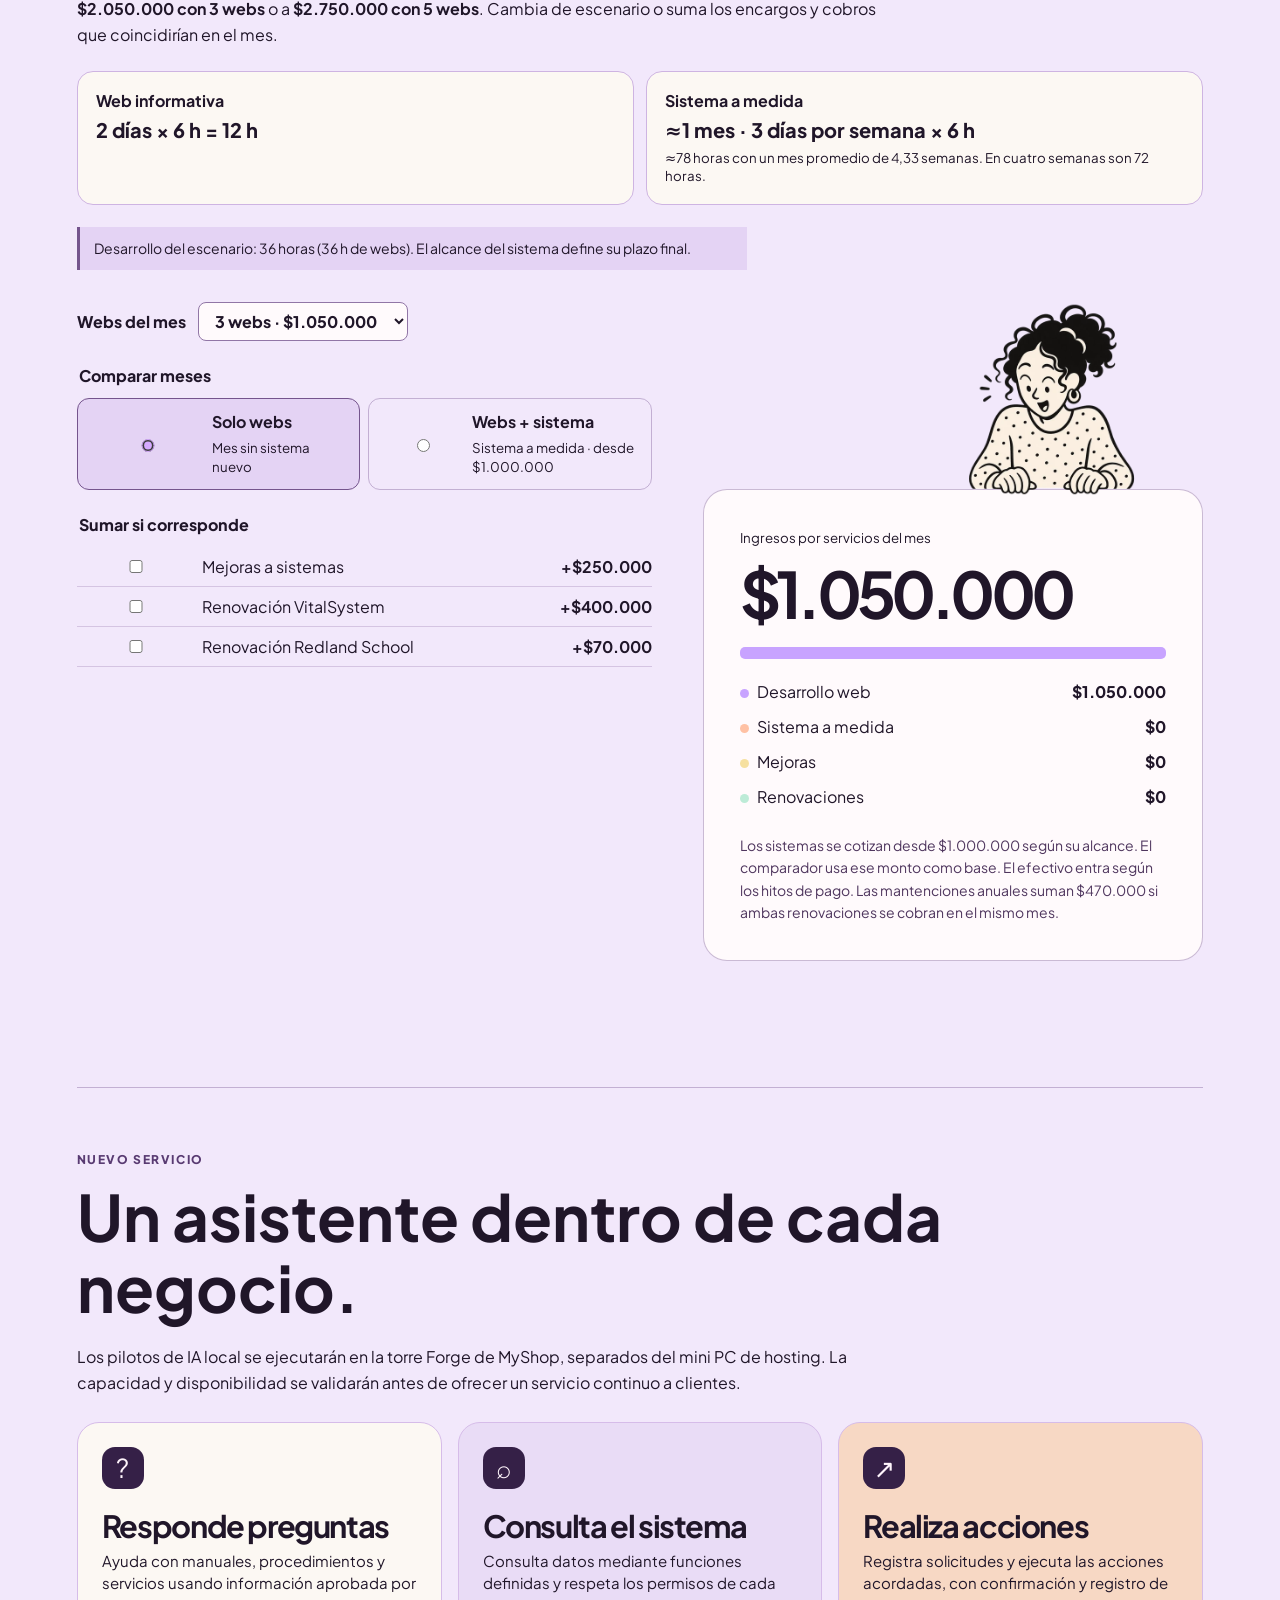
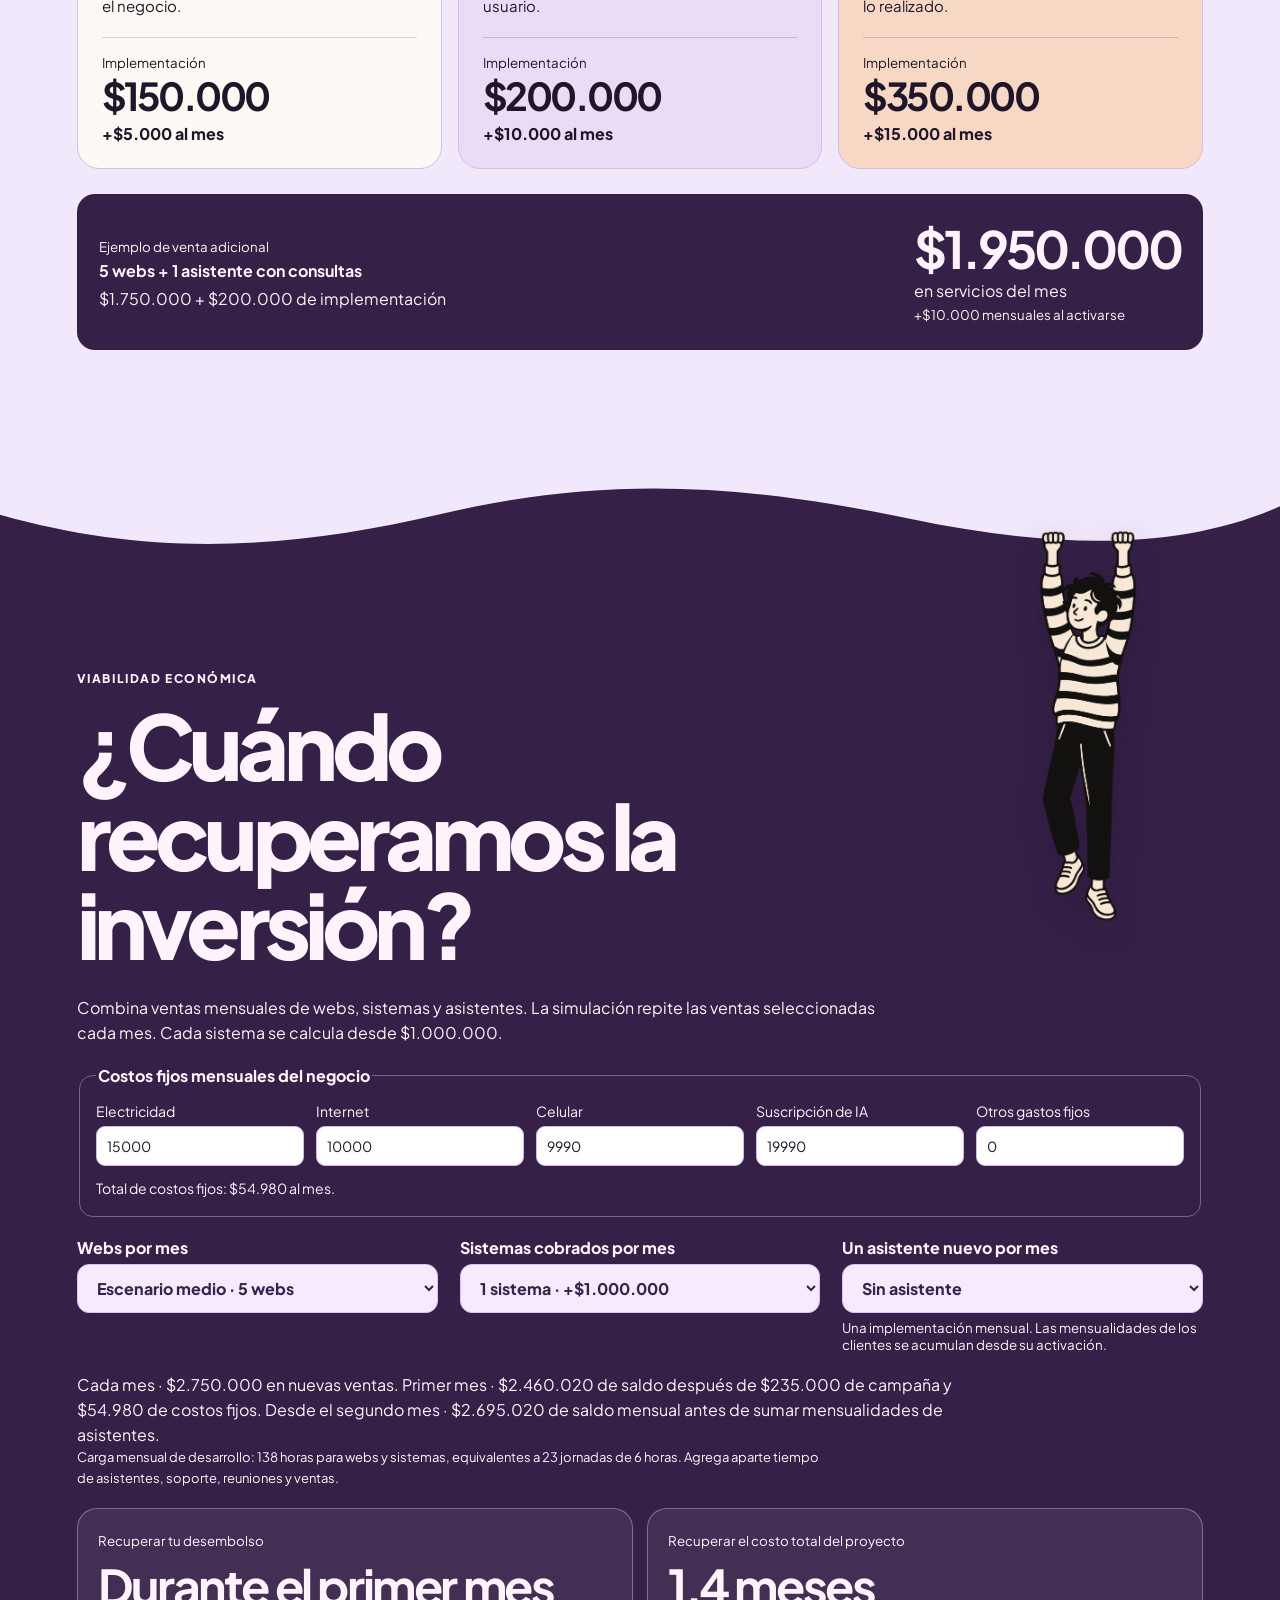
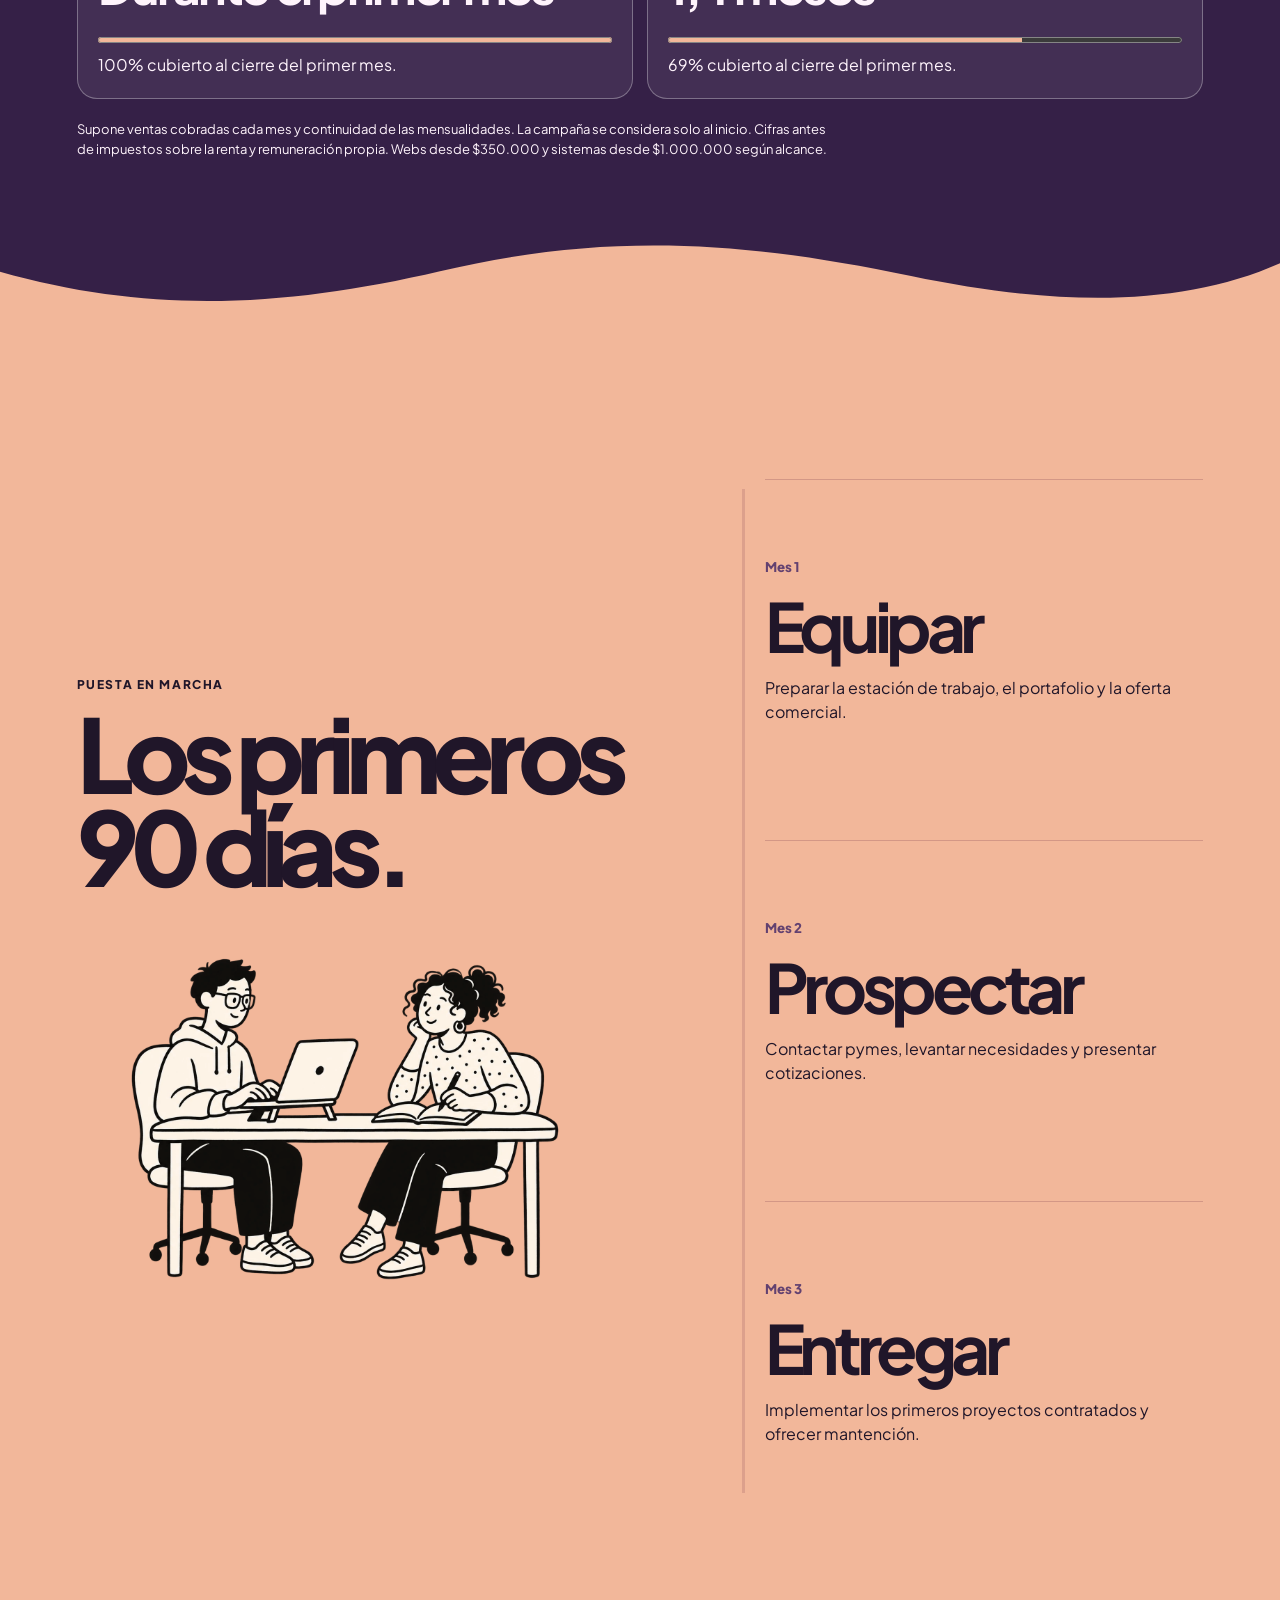
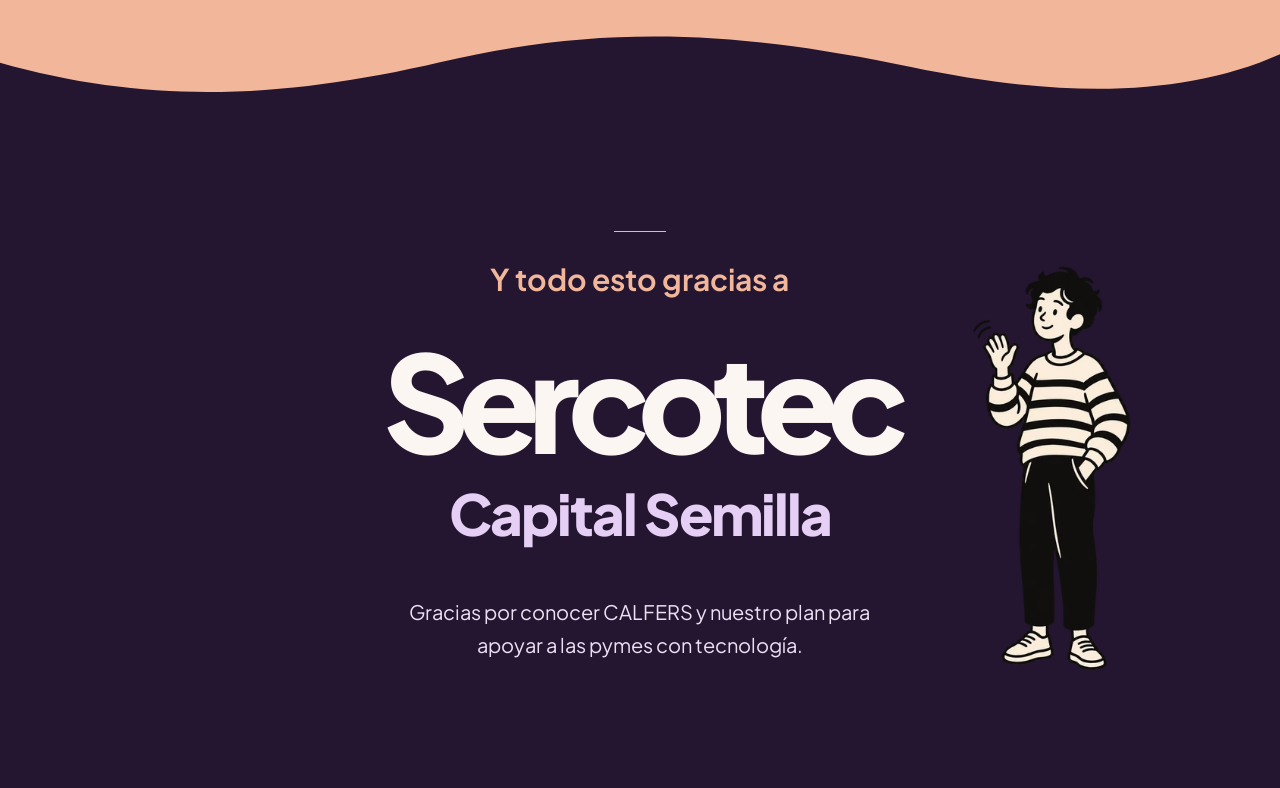
==== commit 9a370e17: "Actualizar a tres monitores y nuevo precio de webcam" ====
--- a/CALFERS.html
+++ b/CALFERS.html
@@ -603,10 +603,10 @@
   "https://myshop.cl/producto/pc-gamer-amd-ryzen-5-9600x-rx-9060-xt-8gb-ram-16gb-ddr5-ssd-m2-1tb-p45143"
  ],
  [
-  "Dos monitores LG 27G411A-B y brazo doble",
-  "Dos monitores LG de 27 pulgadas, IPS Full HD, hasta 144 Hz. Brazo doble Exelink EXSB2 de 14 a 32 pulgadas cotizado en MyShop. Confirmar VESA, carga por brazo y cables incluidos.",
-  266770,
-  "Monitores PC Factory · $113.390 c/u. Brazo MyShop · $39.990, precio del carro",
+  "Tres monitores LG 27G411A-B y brazo doble",
+  "Tres monitores LG de 27 pulgadas, IPS Full HD, hasta 144 Hz. El Exelink EXSB2 sostiene dos pantallas; la tercera se usa con su base original. Confirmar VESA y carga por brazo.",
+  380160,
+  "PC Factory: 3 × $113.390, otros medios de pago. Brazo doble MyShop: $39.990, precio del carro",
   "https://www.pcfactory.cl/producto/55093-lg-monitor-gamer-lg-27-fhd-144-hz-ips-27g411a-b-awh"
  ],
  [
@@ -640,8 +640,8 @@
  [
   "Periféricos y mobiliario",
   "Silla Vertagear SL1800 y mouse Logitech Lift Graphite de MyShop; teclado Logitech K650 y webcam Kensington W2000 de PC Factory.",
-  323560,
-  "MyShop: silla $155.990 y mouse $56.990, precios del carro. PC Factory: teclado $47.390 y webcam $63.190, otros medios de pago",
+  301560,
+  "MyShop: silla $155.990 y mouse $56.990, precios del carro. PC Factory: teclado $47.390 y webcam $41.190, otros medios de pago",
   "https://www.pcfactory.cl/producto/47352-logitech-teclado-inalambrico-signature-k650--grafito"
  ],
  [
